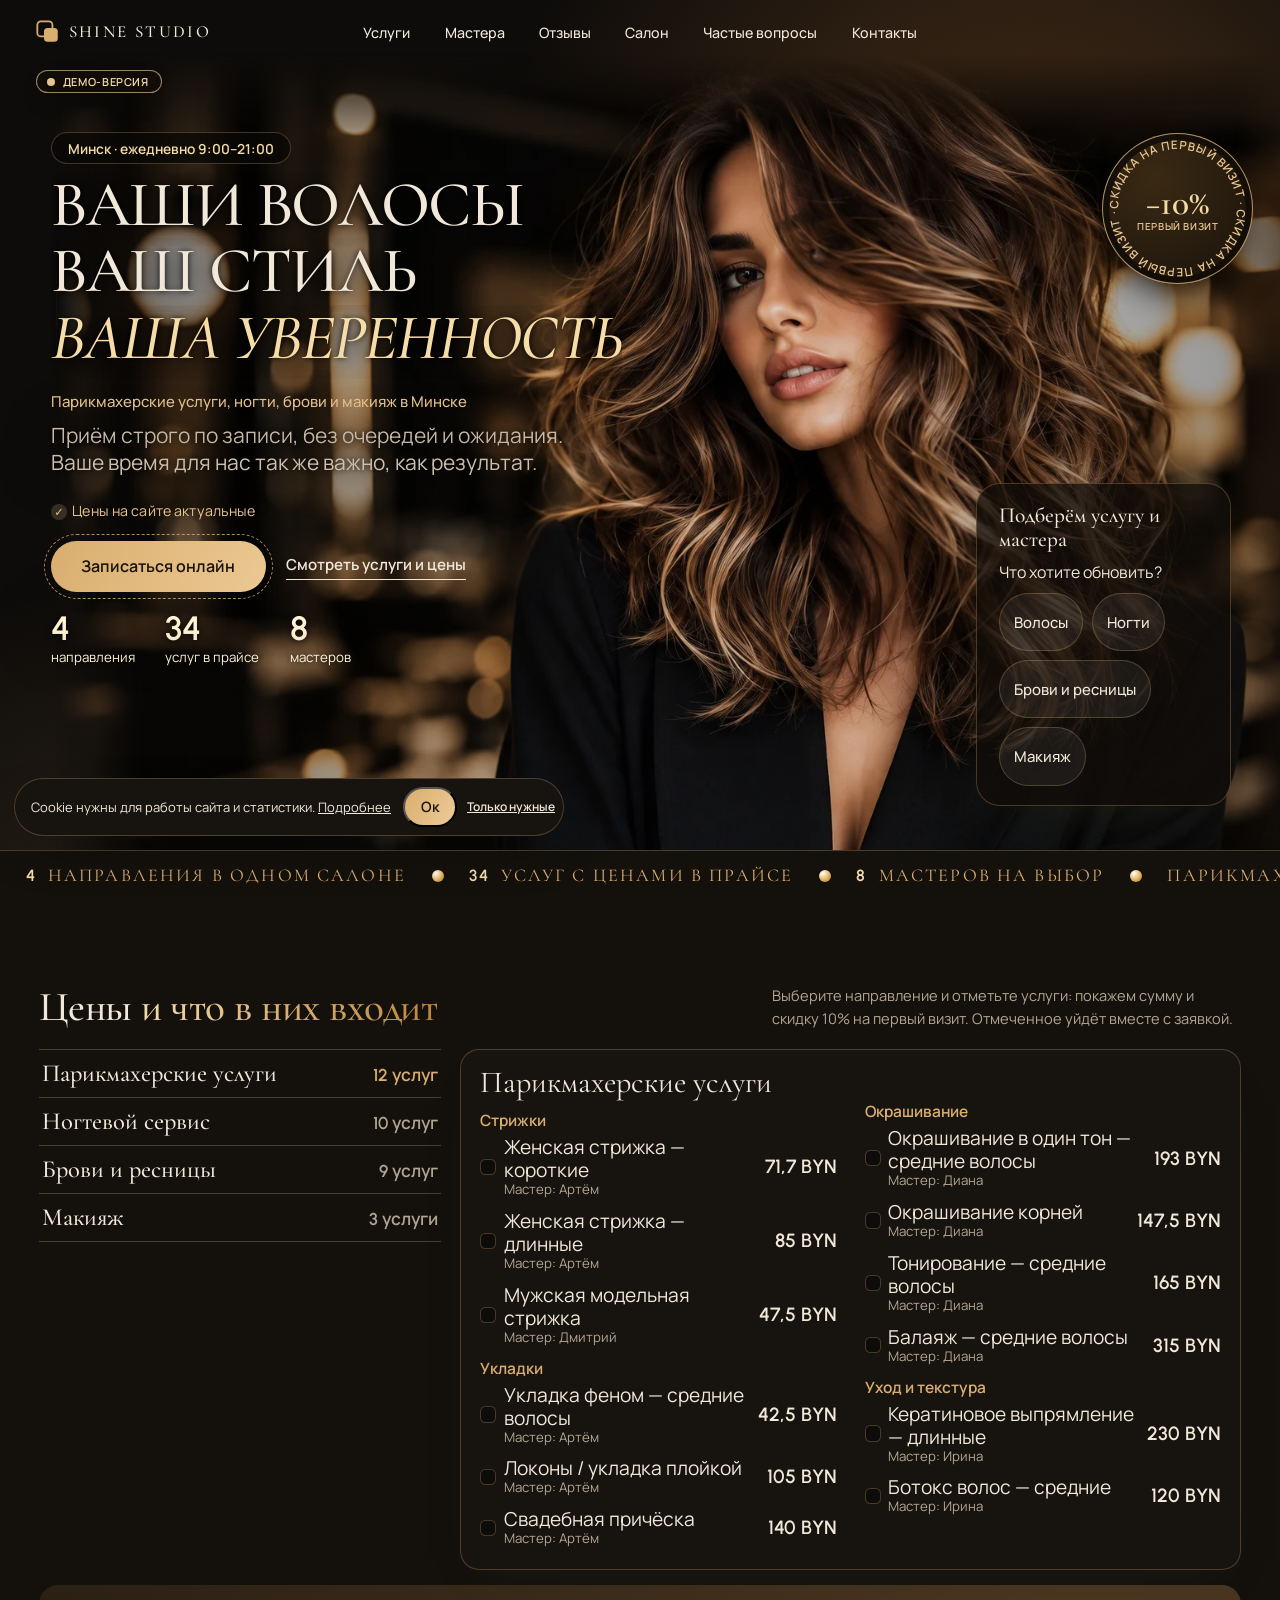
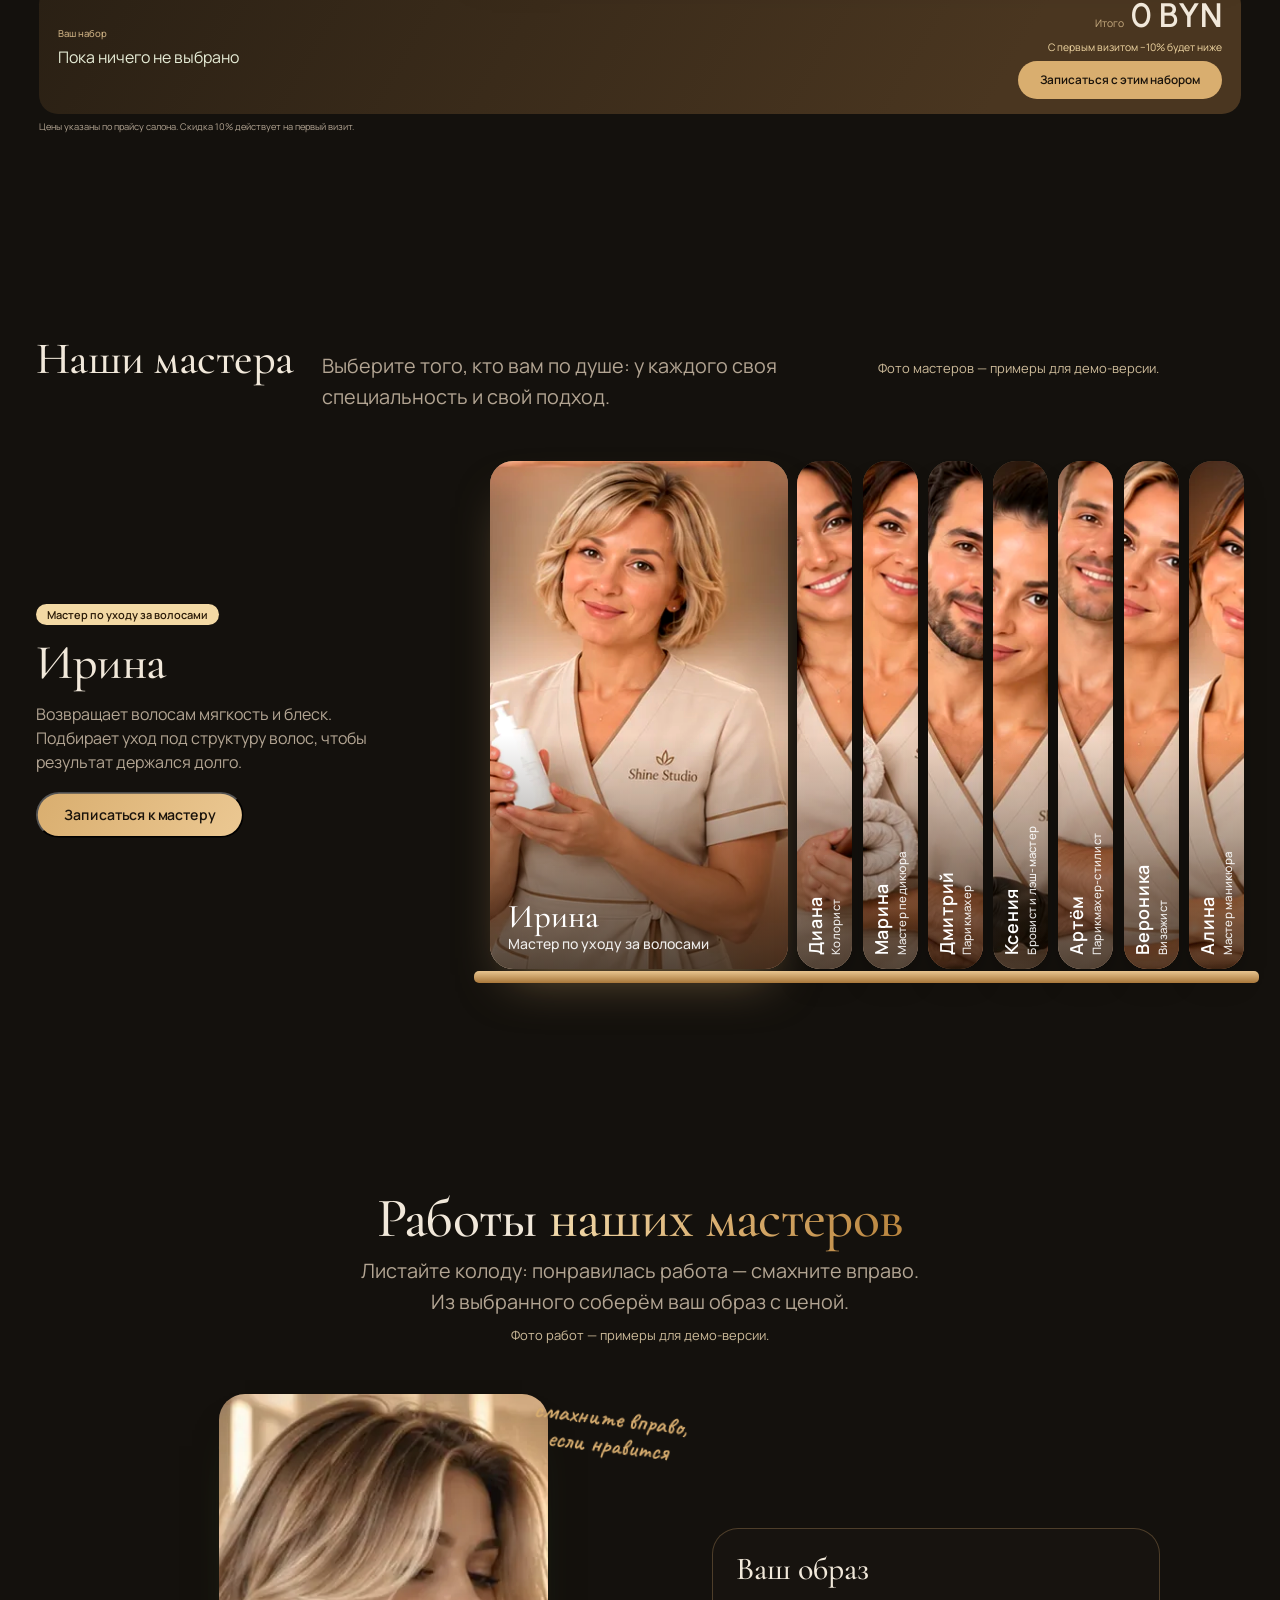
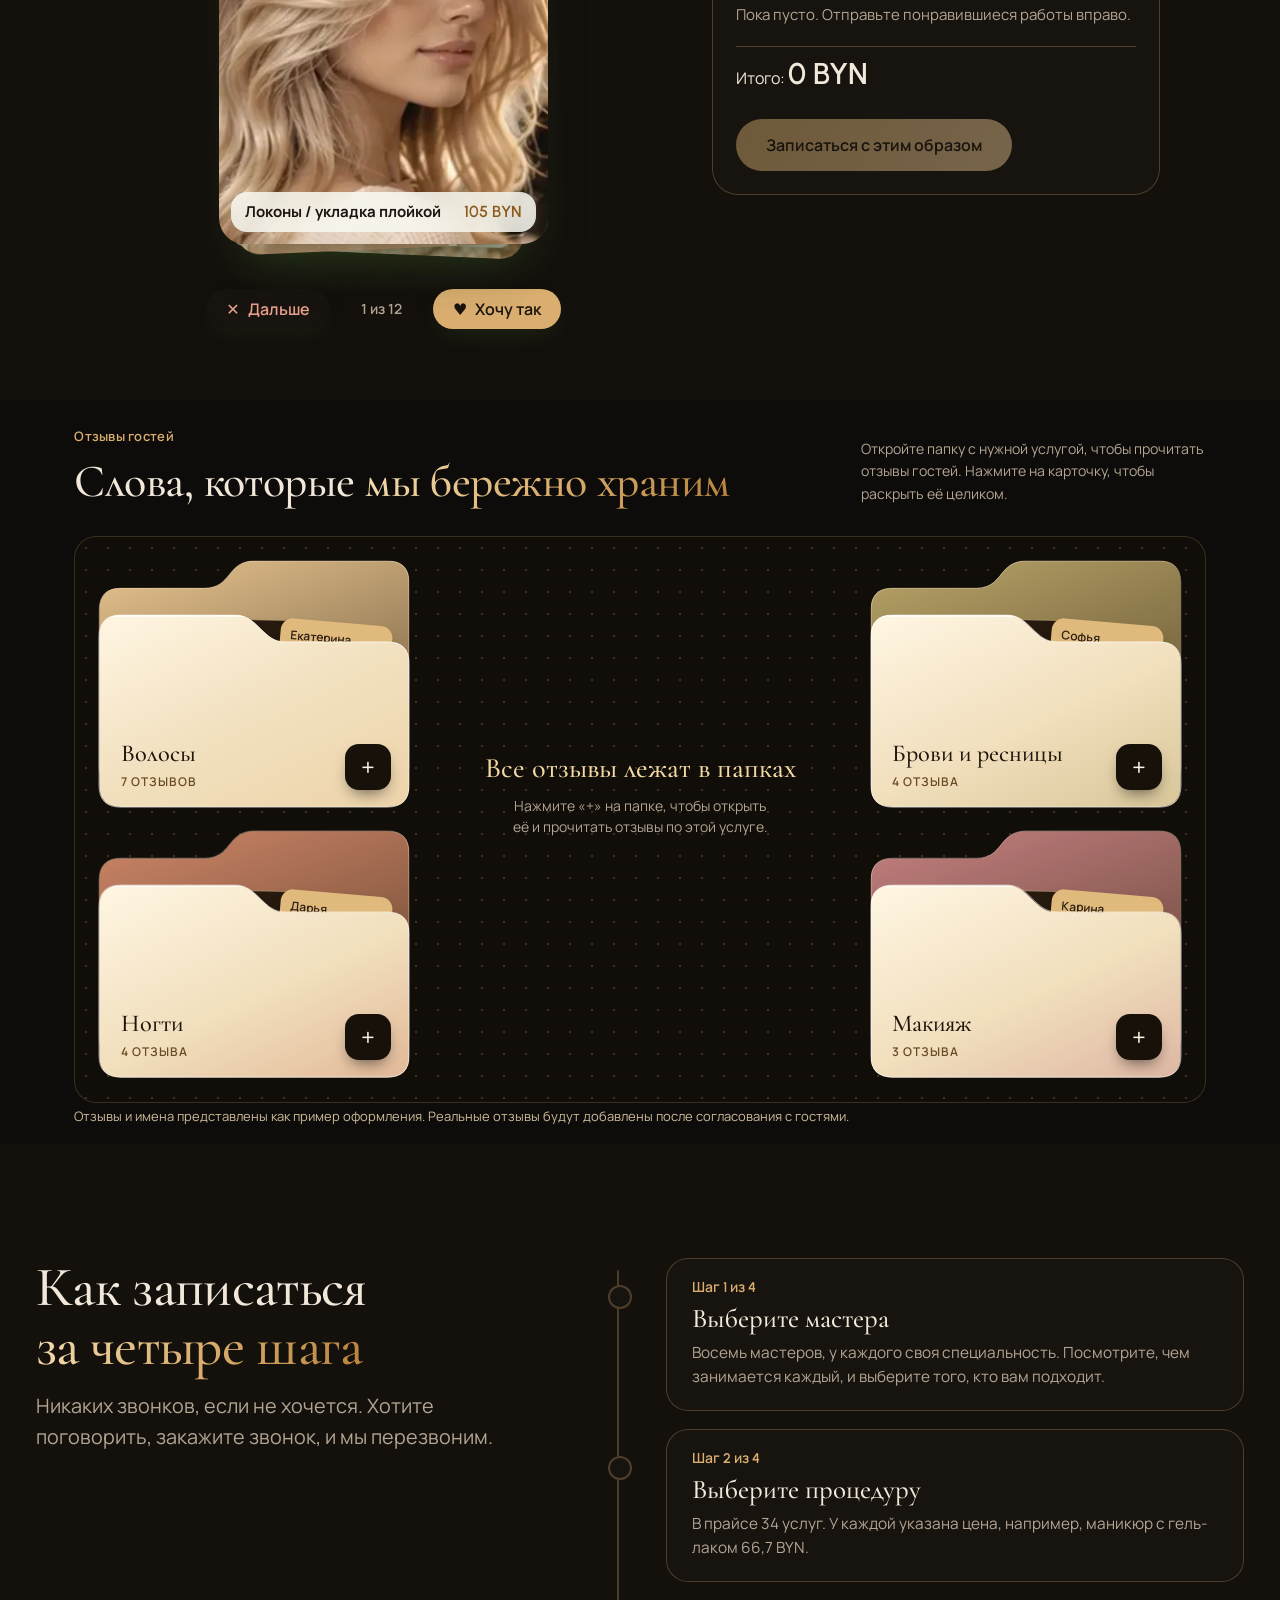
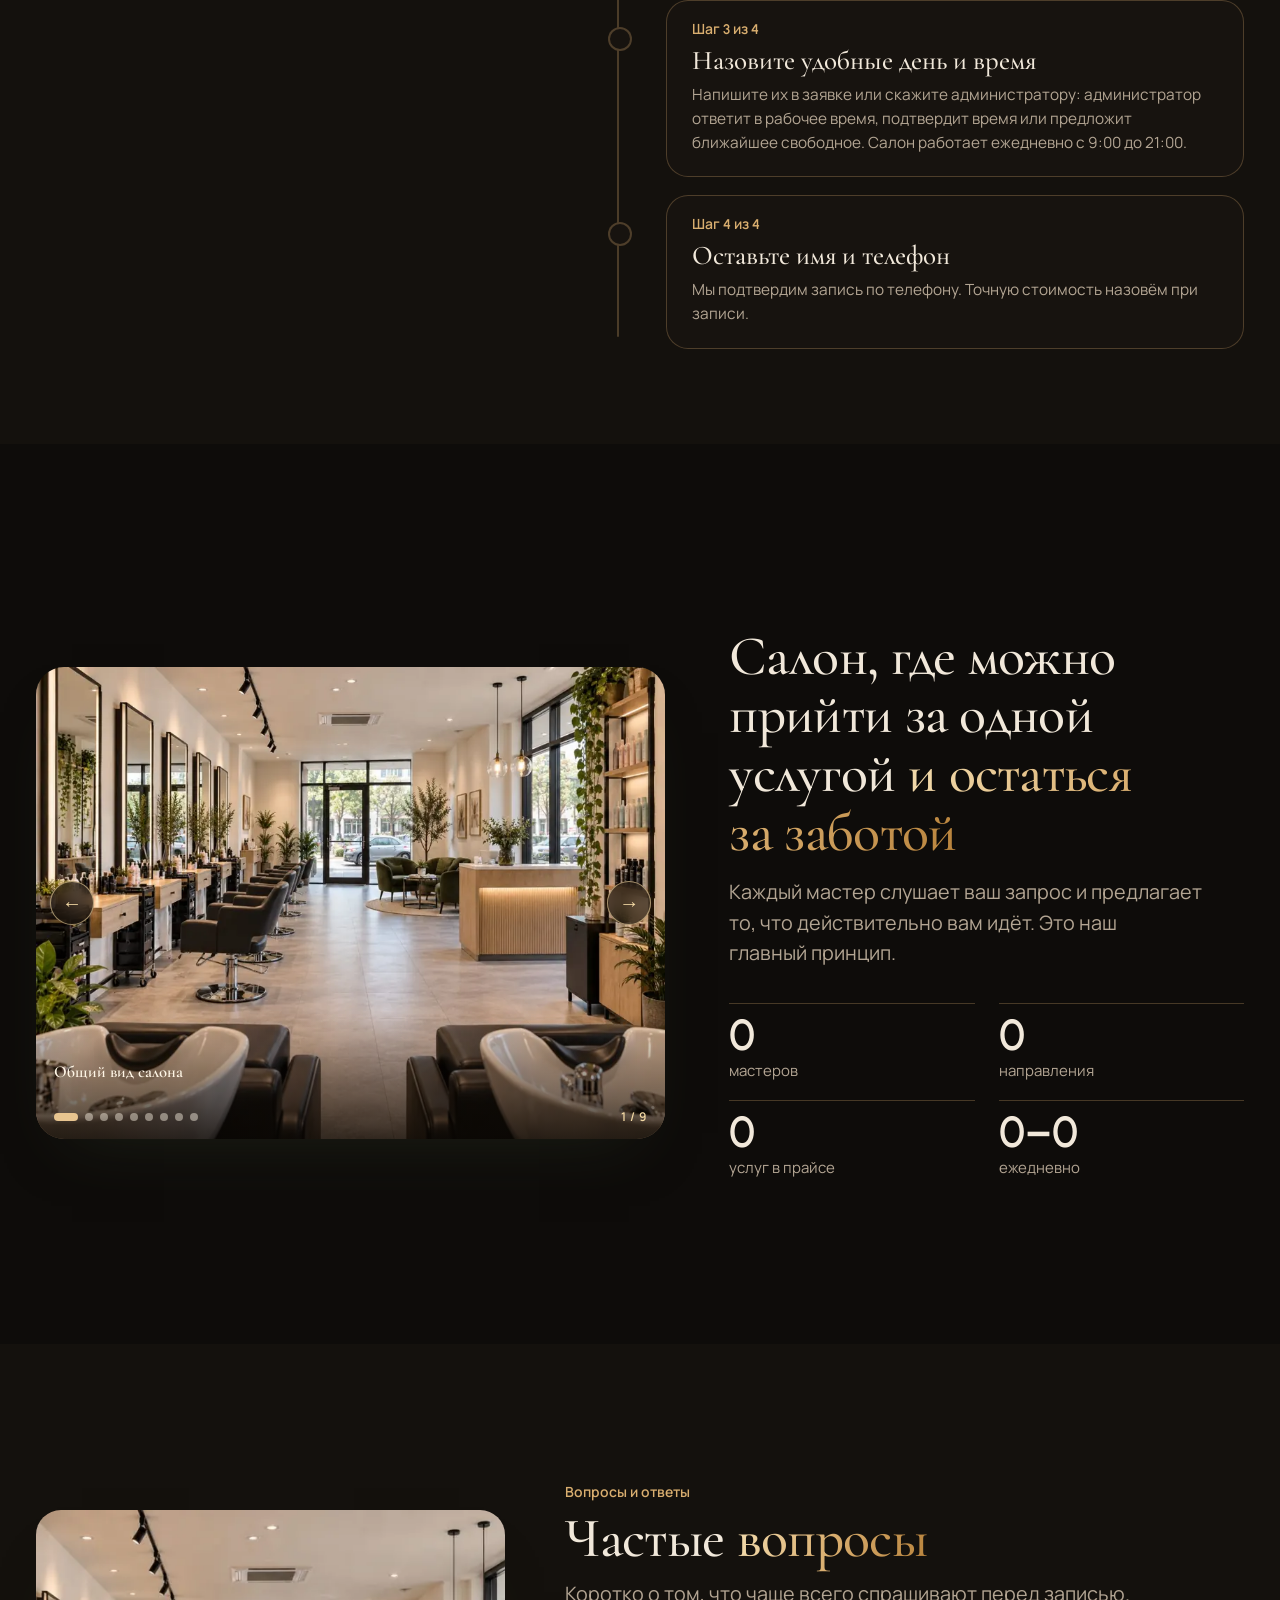
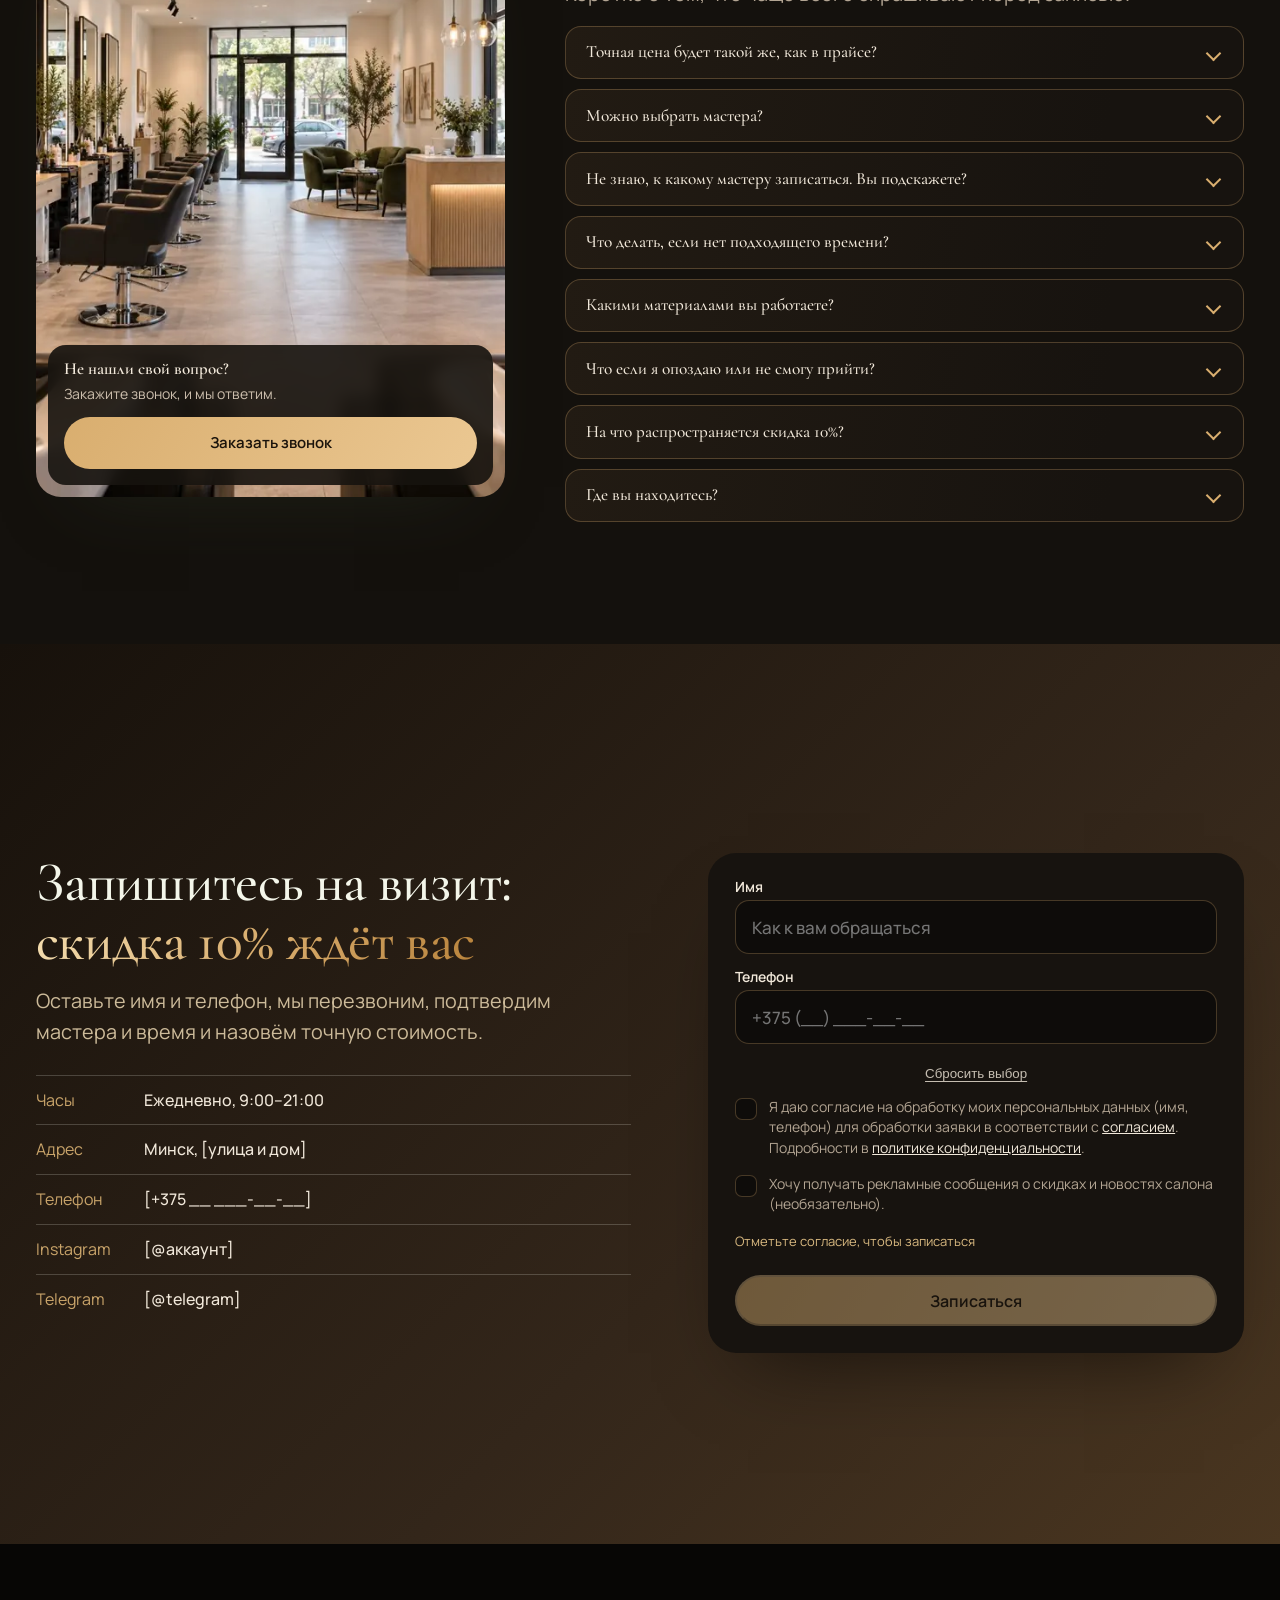
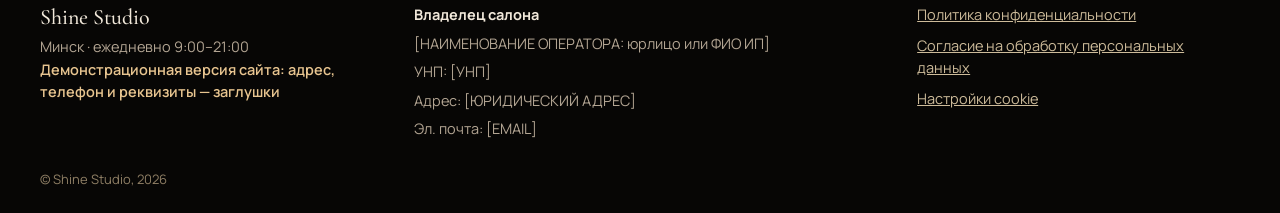
==== index.html @ 98031e52 "Аудит 2: cookie, заголовки, подсказки формы, телефон, строка об услугах, вес картинок Co-Authored-By" ====
<!doctype html>
<html lang="ru" class="intro t1"><head><meta charset="utf-8"><meta name="viewport" content="width=device-width,initial-scale=1">
<title>Shine Studio — салон красоты в Минске (демо-версия)</title>
<link rel="preconnect" href="https://fonts.googleapis.com"><link rel="preconnect" href="https://fonts.gstatic.com" crossorigin>
<link href="https://fonts.googleapis.com/css2?family=Brygada+1918:ital,wght@0,400;0,500;1,400&family=Manrope:wght@400;500;600&family=Urbanist:wght@500;600&family=Caveat:wght@600&display=swap" rel="stylesheet">
<link rel="stylesheet" href="r/r.css">
<style>html.intro .top,html.intro .badge,html.intro .h1,html.intro .sub,html.intro .cta-row,html.intro .facts,html.intro .arc,html.intro .card,html.intro .act,html.intro .figure,html.intro .note{opacity:0}</style>
<script>if(matchMedia('(prefers-reduced-motion: reduce)').matches)document.documentElement.classList.remove('intro');else setTimeout(function(){document.documentElement.classList.remove('intro')},5000)</script>
<link href="https://fonts.googleapis.com/css2?family=Cormorant+Garamond:ital,wght@0,500;0,600;1,500&display=swap" rel="stylesheet"><link rel="stylesheet" href="site/site.css"><link rel="stylesheet" href="site/hero5.css"><link rel="stylesheet" href="site/themes.css"><script>document.documentElement.classList.add('js')</script></head><body><div class="hero h5" id="top"><div class="mesh" aria-hidden="true"><i class="b1"></i><i class="b2"></i><i class="b3"></i><i class="b4"></i></div><div class="grain"></div><header class="top"><div class="wrap"><a class="logo" href="#top" aria-label="Shine Studio"><svg viewBox="0 0 26 26" aria-hidden="true"><rect x="1.5" y="1.5" width="17" height="17" rx="4" fill="none" stroke="currentColor" stroke-width="2"/><rect x="9" y="9" width="15.5" height="15.5" rx="4" fill="#4A6A3A"/></svg><span>Shine Studio</span></a><nav aria-label="Основное"><ul class="menu"><li><a href="#prices">Услуги</a></li><li><a href="#masters">Мастера</a></li><li><a href="#reviews">Отзывы</a></li><li><a href="#about">Салон</a></li><li><a href="#faq">Частые вопросы</a></li><li><a href="#contacts">Контакты</a></li></ul></nav><a class="btn btn-sm" href="#book"><span>Записаться</span></a></div></header>
<main class="h5m"><div class="h5g"><div class="left"><span class="badge">Минск · ежедневно 9:00–21:00</span><h1 class="h1"><span class="s">Ваши волосы</span><span class="s">Ваш стиль</span><span class="s"><em>Ваша уверенность</em></span></h1>
<p class="h-what">Парикмахерские услуги, ногти, брови и макияж в Минске</p>
<p class="sub">Приём строго по записи, без очередей и ожидания. Ваше время для нас так же важно, как результат.</p>
<p class="promo-t"><i aria-hidden="true">✓</i>Цены на сайте актуальные</p>
<div class="cta-row"><span class="btn-wrap"><span class="ring"></span><a class="btn" href="#book"><span>Записаться онлайн</span></a></span><a class="link2" href="#prices">Смотреть услуги и цены</a><button type="button" class="link2 qz-m" data-qz>Подобрать услугу</button></div>
<ul class="facts"><li><b data-count="4">4</b><span>направления</span></li><li><b data-count="34">34</b><span>услуг в прайсе</span></li><li><b data-count="8">8</b><span>мастеров</span></li></ul></div>
<div class="stage" aria-label="Фото салона и мастеров">
 <div class="halo" aria-hidden="true"></div>
 <div class="off-wheel" role="img" aria-label="Скидка 10% на первый визит"><svg viewBox="0 0 200 200" aria-hidden="true"><defs><path id="ow" d="M100,100 m-80,0 a80,80 0 1,1 160,0 a80,80 0 1,1 -160,0"/></defs><text><textPath href="#ow" textLength="500" lengthAdjust="spacing">скидка на первый визит · скидка на первый визит · </textPath></text></svg><span class="ow-c"><b>−10%</b><i>первый визит</i></span></div>
 <div class="l l-fig" data-d="14"><figure class="figure"><img src="assets/hero-hair.webp" width="1536" height="1024" alt="Девушка с волнистыми окрашенными волосами"></figure></div>
 <div class="l l-a" data-d="-30"><figure class="arch"><img src="assets/work-manikyur.webp" width="520" height="497" alt="Маникюр с гель-лаком"></figure></div>
 <div class="l l-b" data-d="34"><figure class="arch"><img src="assets/work-okrashivanie.webp" width="523" height="497" alt="Окрашивание волос"></figure></div>
 <div class="l l-d" data-d="-16"><div class="pic"><img src="assets/salon-resepshen-i-zona-ozhidaniya.webp" width="900" height="675" alt="Ресепшен салона"></div></div>
 <div class="l l-m" data-d="-22"><div class="mc"><img src="assets/master-artem.webp" alt="" width="414" height="518"><div><b>Артём</b><span>парикмахер-стилист</span></div></div></div>
 <div class="l l-s" data-d="22"><svg class="spin" viewBox="0 0 200 200" aria-hidden="true"><defs><path id="cp" d="M100,100 m-78,0 a78,78 0 1,1 156,0 a78,78 0 1,1 -156,0"/></defs><text><textPath href="#cp" textLength="482" lengthAdjust="spacing">Shine Studio · Минск · ежедневно 9:00–21:00 · </textPath></text></svg><div class="off10"><b>−10%</b><span>на первый визит</span></div></div>
 <div class="l l-c" data-d="-10"><aside class="act qz" aria-label="Подбор услуги и мастера"><div class="qz-top"><h3>Подберём услугу и мастера</h3><span>3 вопроса</span></div><p class="qz-q">Что хотите обновить?</p><div class="qz-o" id="qzTeaser"></div></aside></div>
</div></div></main><div class="ticker" aria-label="4 направления, 34 услуг, 8 мастеров, ежедневно 9:00–21:00"><div class="tk-track" aria-hidden="true"><div class="tk-set"><span><b>4</b> направления в одном салоне</span><i></i><span><b>34</b> услуг с ценами в прайсе</span><i></i><span><b>8</b> мастеров на выбор</span><i></i><span>Парикмахерские услуги</span><i></i><span>Окрашивание и уход за волосами</span><i></i><span>Маникюр и педикюр</span><i></i><span>Брови и ресницы</span><i></i><span>Макияж</span><i></i><span><b>−10%</b> на первый визит</span><i></i><span>Онлайн-запись без звонков</span><i></i><span>Ежедневно 9:00–21:00</span><i></i><span>Минск</span><i></i></div><div class="tk-set"><span><b>4</b> направления в одном салоне</span><i></i><span><b>34</b> услуг с ценами в прайсе</span><i></i><span><b>8</b> мастеров на выбор</span><i></i><span>Парикмахерские услуги</span><i></i><span>Окрашивание и уход за волосами</span><i></i><span>Маникюр и педикюр</span><i></i><span>Брови и ресницы</span><i></i><span>Макияж</span><i></i><span><b>−10%</b> на первый визит</span><i></i><span>Онлайн-запись без звонков</span><i></i><span>Ежедневно 9:00–21:00</span><i></i><span>Минск</span><i></i></div></div></div></div><main id="content"><section class="sec price" id="prices" aria-labelledby="price-h"><div class="wrap-s">
 <div class="head2 rv-group"><h2 id="price-h" class="rv">Цены <em>и что в них входит</em></h2><p class="lead rv">Выберите направление и отметьте услуги: покажем сумму и скидку 10% на первый визит. Отмеченное уйдёт вместе с заявкой.</p></div>
 <div class="pr-grid rv">
  <div class="pr-tabs" role="tablist" aria-label="Направления"></div>
  <div class="pr-panel" role="tabpanel"></div>
 </div>
 <div class="pr-sum rv" aria-live="polite"><div class="pr-sum-l"><div class="pr-sum-t">Ваш набор</div><div class="pr-sum-list" id="sumList">Пока ничего не выбрано</div></div><div class="pr-sum-r"><div class="pr-total"><span>Итого</span><b id="sumTotal">0 BYN</b></div><div class="pr-disc" id="sumDisc">С первым визитом −10% будет ниже</div><a class="btn" href="#book"><span>Записаться с этим набором</span></a></div></div>
 <p class="pr-note">Цены указаны по прайсу салона. Скидка 10% действует на первый визит.</p>
</div><script type="application/json" id="pricedata">[{"n": "Парикмахерские услуги", "from": 42.5, "g": [{"t": "Стрижки", "i": [{"n": "Женская стрижка — короткие", "p": 71.7, "m": "Артём"}, {"n": "Женская стрижка — длинные", "p": 85, "m": "Артём"}, {"n": "Мужская модельная стрижка", "p": 47.5, "m": "Дмитрий"}]}, {"t": "Укладки", "i": [{"n": "Укладка феном — средние волосы", "p": 42.5, "m": "Артём"}, {"n": "Локоны / укладка плойкой", "p": 105, "m": "Артём"}, {"n": "Свадебная причёска", "p": 140, "m": "Артём"}]}, {"t": "Окрашивание", "i": [{"n": "Окрашивание в один тон — средние волосы", "p": 193, "m": "Диана"}, {"n": "Окрашивание корней", "p": 147.5, "m": "Диана"}, {"n": "Тонирование — средние волосы", "p": 165, "m": "Диана"}, {"n": "Балаяж — средние волосы", "p": 315, "m": "Диана"}]}, {"t": "Уход и текстура", "i": [{"n": "Кератиновое выпрямление — длинные", "p": 230, "m": "Ирина"}, {"n": "Ботокс волос — средние", "p": 120, "m": "Ирина"}]}]}, {"n": "Ногтевой сервис", "from": 14, "g": [{"t": "Маникюр", "i": [{"n": "Маникюр без покрытия", "p": 45, "m": "Алина"}, {"n": "Маникюр с гель-лаком", "p": 66.7, "m": "Алина"}, {"n": "Маникюр с гель-лаком и укреплением", "p": 90, "m": "Алина"}]}, {"t": "Наращивание", "i": [{"n": "Наращивание ногтей", "p": 106.7, "m": "Алина"}, {"n": "Коррекция наращённых ногтей", "p": 110, "m": "Алина"}, {"n": "Снятие наращённых ногтей", "p": 15, "m": "Алина"}]}, {"t": "Покрытие и дизайн", "i": [{"n": "Снятие гель-лака отдельно", "p": 14, "m": "Алина"}]}, {"t": "Педикюр", "i": [{"n": "Педикюр без покрытия", "p": 63.8, "m": "Марина"}, {"n": "Педикюр с гель-лаком", "p": 80, "m": "Марина"}, {"n": "SMART-педикюр с гель-лаком", "p": 75, "m": "Марина"}]}]}, {"n": "Брови и ресницы", "from": 22.5, "g": [{"t": "Брови", "i": [{"n": "Коррекция бровей", "p": 27, "m": "Ксения"}, {"n": "Окрашивание бровей краской", "p": 31.2, "m": "Ксения"}, {"n": "Коррекция + окрашивание", "p": 51.7, "m": "Ксения"}, {"n": "Долговременная укладка бровей", "p": 45, "m": "Ксения"}]}, {"t": "Ресницы", "i": [{"n": "Окрашивание ресниц", "p": 27.5, "m": "Ксения"}, {"n": "Ламинирование ресниц", "p": 85, "m": "Ксения"}, {"n": "Наращивание ресниц — классика", "p": 90, "m": "Ксения"}, {"n": "Наращивание ресниц — 2D", "p": 125, "m": "Ксения"}, {"n": "Снятие наращённых ресниц", "p": 22.5, "m": ""}]}]}, {"n": "Макияж", "from": 116.7, "g": [{"t": "Макияж", "i": [{"n": "Дневной макияж", "p": 116.7, "m": "Вероника"}, {"n": "Вечерний макияж", "p": 150, "m": "Вероника"}, {"n": "Свадебный макияж", "p": 205, "m": "Вероника"}]}]}]</script></section><section class="sec masters" id="masters" aria-labelledby="masters-h"><div class="wrap-s mx">
 <div class="mx-head rv-group"><h2 id="masters-h" class="rv">Наши мастера</h2><p class="lead rv">Выберите того, кто вам по душе: у каждого своя специальность и свой подход.</p><p class="ex-note">Фото мастеров — примеры для демо-версии.</p></div>
 <div class="mx-acc-w rv">
  <div class="mx-info" aria-live="polite"><div class="mi on" data-i="0"><span class="mx-r">Мастер по уходу за волосами</span><h3>Ирина</h3><p>Возвращает волосам мягкость и блеск. Подбирает уход под структуру волос, чтобы результат держался долго.</p><div class="btn-wrap"><button type="button" class="btn mi-go" data-i="0"><span>Записаться к мастеру</span></button></div></div><div class="mi" data-i="1"><span class="mx-r">Колорист</span><h3>Диана</h3><p>Работает с цветом: тонирование, балаяж, окрашивание в один тон. Подбирает оттенок, который подчёркивает вас.</p><div class="btn-wrap"><button type="button" class="btn mi-go" data-i="1"><span>Записаться к мастеру</span></button></div></div><div class="mi" data-i="2"><span class="mx-r">Мастер педикюра</span><h3>Марина</h3><p>Делает педикюр без спешки: аккуратная обработка, ровное покрытие и лёгкость в каждом шаге.</p><div class="btn-wrap"><button type="button" class="btn mi-go" data-i="2"><span>Записаться к мастеру</span></button></div></div><div class="mi" data-i="3"><span class="mx-r">Парикмахер</span><h3>Дмитрий</h3><p>Делает аккуратные модельные стрижки и следит за формой, чтобы образ оставался собранным между визитами.</p><div class="btn-wrap"><button type="button" class="btn mi-go" data-i="3"><span>Записаться к мастеру</span></button></div></div><div class="mi" data-i="4"><span class="mx-r">Бровист и лэш-мастер</span><h3>Ксения</h3><p>Верит, что красивый взгляд начинается с красивой формы. Подберёт линию бровей так, чтобы лицо засияло по-новому.</p><div class="btn-wrap"><button type="button" class="btn mi-go" data-i="4"><span>Записаться к мастеру</span></button></div></div><div class="mi" data-i="5"><span class="mx-r">Парикмахер-стилист</span><h3>Артём</h3><p>Любит превращать пожелания в образ. Для него стрижка — это история, которую хочется носить с гордостью.</p><div class="btn-wrap"><button type="button" class="btn mi-go" data-i="5"><span>Записаться к мастеру</span></button></div></div><div class="mi" data-i="6"><span class="mx-r">Визажист</span><h3>Вероника</h3><p>Знает, что макияж — не маска, а свет. Подчёркивает вашу природную красоту, а не рисует новую.</p><div class="btn-wrap"><button type="button" class="btn mi-go" data-i="6"><span>Записаться к мастеру</span></button></div></div><div class="mi" data-i="7"><span class="mx-r">Мастер маникюра</span><h3>Алина</h3><p>Рисует на ногтях маленькие истории. Идеальная форма и покрытие, которые радуют каждый день.</p><div class="btn-wrap"><button type="button" class="btn mi-go" data-i="7"><span>Записаться к мастеру</span></button></div></div></div>
  <div class="mx-acc" role="tablist" aria-label="Мастера"><button type="button" class="ac-i on" data-i="0" aria-label="Ирина, Мастер по уходу за волосами" aria-pressed="true"><img src="assets/master-irina.webp" width="384" height="537" alt="" loading="lazy" decoding="async"><span class="ac-v"><b>Ирина</b><em>Мастер по уходу за волосами</em></span><span class="ac-h"><b>Ирина</b><em>Мастер по уходу за волосами</em></span></button><button type="button" class="ac-i" data-i="1" aria-label="Диана, Колорист" aria-pressed="false"><img src="assets/master-diana.webp" width="384" height="537" alt="" loading="lazy" decoding="async"><span class="ac-v"><b>Диана</b><em>Колорист</em></span><span class="ac-h"><b>Диана</b><em>Колорист</em></span></button><button type="button" class="ac-i" data-i="2" aria-label="Марина, Мастер педикюра" aria-pressed="false"><img src="assets/master-marina.webp" width="384" height="537" alt="" loading="lazy" decoding="async"><span class="ac-v"><b>Марина</b><em>Мастер педикюра</em></span><span class="ac-h"><b>Марина</b><em>Мастер педикюра</em></span></button><button type="button" class="ac-i" data-i="3" aria-label="Дмитрий, Парикмахер" aria-pressed="false"><img src="assets/master-dmitriy.webp" width="384" height="537" alt="" loading="lazy" decoding="async"><span class="ac-v"><b>Дмитрий</b><em>Парикмахер</em></span><span class="ac-h"><b>Дмитрий</b><em>Парикмахер</em></span></button><button type="button" class="ac-i" data-i="4" aria-label="Ксения, Бровист и лэш-мастер" aria-pressed="false"><img src="assets/master-kseniya.webp" width="384" height="537" alt="" loading="lazy" decoding="async"><span class="ac-v"><b>Ксения</b><em>Бровист и лэш-мастер</em></span><span class="ac-h"><b>Ксения</b><em>Бровист и лэш-мастер</em></span></button><button type="button" class="ac-i" data-i="5" aria-label="Артём, Парикмахер-стилист" aria-pressed="false"><img src="assets/master-artem.webp" width="384" height="537" alt="" loading="lazy" decoding="async"><span class="ac-v"><b>Артём</b><em>Парикмахер-стилист</em></span><span class="ac-h"><b>Артём</b><em>Парикмахер-стилист</em></span></button><button type="button" class="ac-i" data-i="6" aria-label="Вероника, Визажист" aria-pressed="false"><img src="assets/master-veronika.webp" width="384" height="537" alt="" loading="lazy" decoding="async"><span class="ac-v"><b>Вероника</b><em>Визажист</em></span><span class="ac-h"><b>Вероника</b><em>Визажист</em></span></button><button type="button" class="ac-i" data-i="7" aria-label="Алина, Мастер маникюра" aria-pressed="false"><img src="assets/master-alina.webp" width="384" height="537" alt="" loading="lazy" decoding="async"><span class="ac-v"><b>Алина</b><em>Мастер маникюра</em></span><span class="ac-h"><b>Алина</b><em>Мастер маникюра</em></span></button></div>
 </div>
 <div class="mx-legacy" hidden><div class="mx-stage"><article class="mx-p on" id="mxp0" role="tabpanel" aria-labelledby="mxt0"><div class="mx-fig"><i class="mx-bg"></i><img src="assets/master-irina.webp" width="384" height="537" alt="Ирина, мастер по уходу за волосами" loading="lazy" decoding="async"></div><div class="mx-txt"><span class="mx-r">Мастер по уходу за волосами</span><h3>Ирина</h3><p>Возвращает волосам мягкость и блеск. Подбирает уход под структуру волос, чтобы результат держался долго.</p><div class="btn-wrap"><a class="btn" href="#book"><span>Записаться к мастеру</span></a></div></div></article><article class="mx-p" id="mxp1" role="tabpanel" aria-labelledby="mxt1" hidden><div class="mx-fig"><i class="mx-bg"></i><img src="assets/master-diana.webp" width="384" height="537" alt="Диана, колорист" loading="lazy" decoding="async"></div><div class="mx-txt"><span class="mx-r">Колорист</span><h3>Диана</h3><p>Работает с цветом: тонирование, балаяж, окрашивание в один тон. Подбирает оттенок, который подчёркивает вас.</p><div class="btn-wrap"><a class="btn" href="#book"><span>Записаться к мастеру</span></a></div></div></article><article class="mx-p" id="mxp2" role="tabpanel" aria-labelledby="mxt2" hidden><div class="mx-fig"><i class="mx-bg"></i><img src="assets/master-marina.webp" width="384" height="537" alt="Марина, мастер педикюра" loading="lazy" decoding="async"></div><div class="mx-txt"><span class="mx-r">Мастер педикюра</span><h3>Марина</h3><p>Делает педикюр без спешки: аккуратная обработка, ровное покрытие и лёгкость в каждом шаге.</p><div class="btn-wrap"><a class="btn" href="#book"><span>Записаться к мастеру</span></a></div></div></article><article class="mx-p" id="mxp3" role="tabpanel" aria-labelledby="mxt3" hidden><div class="mx-fig"><i class="mx-bg"></i><img src="assets/master-dmitriy.webp" width="384" height="537" alt="Дмитрий, парикмахер" loading="lazy" decoding="async"></div><div class="mx-txt"><span class="mx-r">Парикмахер</span><h3>Дмитрий</h3><p>Делает аккуратные модельные стрижки и следит за формой, чтобы образ оставался собранным между визитами.</p><div class="btn-wrap"><a class="btn" href="#book"><span>Записаться к мастеру</span></a></div></div></article><article class="mx-p" id="mxp4" role="tabpanel" aria-labelledby="mxt4" hidden><div class="mx-fig"><i class="mx-bg"></i><img src="assets/master-kseniya.webp" width="384" height="537" alt="Ксения, бровист и лэш-мастер" loading="lazy" decoding="async"></div><div class="mx-txt"><span class="mx-r">Бровист и лэш-мастер</span><h3>Ксения</h3><p>Верит, что красивый взгляд начинается с красивой формы. Подберёт линию бровей так, чтобы лицо засияло по-новому.</p><div class="btn-wrap"><a class="btn" href="#book"><span>Записаться к мастеру</span></a></div></div></article><article class="mx-p" id="mxp5" role="tabpanel" aria-labelledby="mxt5" hidden><div class="mx-fig"><i class="mx-bg"></i><img src="assets/master-artem.webp" width="384" height="537" alt="Артём, парикмахер-стилист" loading="lazy" decoding="async"></div><div class="mx-txt"><span class="mx-r">Парикмахер-стилист</span><h3>Артём</h3><p>Любит превращать пожелания в образ. Для него стрижка — это история, которую хочется носить с гордостью.</p><div class="btn-wrap"><a class="btn" href="#book"><span>Записаться к мастеру</span></a></div></div></article><article class="mx-p" id="mxp6" role="tabpanel" aria-labelledby="mxt6" hidden><div class="mx-fig"><i class="mx-bg"></i><img src="assets/master-veronika.webp" width="384" height="537" alt="Вероника, визажист" loading="lazy" decoding="async"></div><div class="mx-txt"><span class="mx-r">Визажист</span><h3>Вероника</h3><p>Знает, что макияж — не маска, а свет. Подчёркивает вашу природную красоту, а не рисует новую.</p><div class="btn-wrap"><a class="btn" href="#book"><span>Записаться к мастеру</span></a></div></div></article><article class="mx-p" id="mxp7" role="tabpanel" aria-labelledby="mxt7" hidden><div class="mx-fig"><i class="mx-bg"></i><img src="assets/master-alina.webp" width="384" height="537" alt="Алина, мастер маникюра" loading="lazy" decoding="async"></div><div class="mx-txt"><span class="mx-r">Мастер маникюра</span><h3>Алина</h3><p>Рисует на ногтях маленькие истории. Идеальная форма и покрытие, которые радуют каждый день.</p><div class="btn-wrap"><a class="btn" href="#book"><span>Записаться к мастеру</span></a></div></div></article></div><div class="mx-tabs" role="tablist"><button type="button" class="mx-t on" id="mxt0" role="tab" aria-selected="true" aria-controls="mxp0" data-i="0"><span class="mx-d"><img src="assets/master-irina.webp" width="384" height="537" alt="" loading="lazy" decoding="async"></span><b>Ирина</b><em>Мастер по уходу за волосами</em></button><button type="button" class="mx-t" id="mxt1" role="tab" aria-selected="false" aria-controls="mxp1" data-i="1"><span class="mx-d"><img src="assets/master-diana.webp" width="384" height="537" alt="" loading="lazy" decoding="async"></span><b>Диана</b><em>Колорист</em></button><button type="button" class="mx-t" id="mxt2" role="tab" aria-selected="false" aria-controls="mxp2" data-i="2"><span class="mx-d"><img src="assets/master-marina.webp" width="384" height="537" alt="" loading="lazy" decoding="async"></span><b>Марина</b><em>Мастер педикюра</em></button><button type="button" class="mx-t" id="mxt3" role="tab" aria-selected="false" aria-controls="mxp3" data-i="3"><span class="mx-d"><img src="assets/master-dmitriy.webp" width="384" height="537" alt="" loading="lazy" decoding="async"></span><b>Дмитрий</b><em>Парикмахер</em></button><button type="button" class="mx-t" id="mxt4" role="tab" aria-selected="false" aria-controls="mxp4" data-i="4"><span class="mx-d"><img src="assets/master-kseniya.webp" width="384" height="537" alt="" loading="lazy" decoding="async"></span><b>Ксения</b><em>Бровист и лэш-мастер</em></button><button type="button" class="mx-t" id="mxt5" role="tab" aria-selected="false" aria-controls="mxp5" data-i="5"><span class="mx-d"><img src="assets/master-artem.webp" width="384" height="537" alt="" loading="lazy" decoding="async"></span><b>Артём</b><em>Парикмахер-стилист</em></button><button type="button" class="mx-t" id="mxt6" role="tab" aria-selected="false" aria-controls="mxp6" data-i="6"><span class="mx-d"><img src="assets/master-veronika.webp" width="384" height="537" alt="" loading="lazy" decoding="async"></span><b>Вероника</b><em>Визажист</em></button><button type="button" class="mx-t" id="mxt7" role="tab" aria-selected="false" aria-controls="mxp7" data-i="7"><span class="mx-d"><img src="assets/master-alina.webp" width="384" height="537" alt="" loading="lazy" decoding="async"></span><b>Алина</b><em>Мастер маникюра</em></button></div></div></div></section><section class="sec works" id="works" aria-labelledby="works-h"><div class="wrap-s wk-w">
 <div class="head2 rv-group"><h2 id="works-h" class="rv">Работы <em>наших мастеров</em></h2><p class="lead rv">Листайте колоду: понравилась работа — смахните вправо. Из выбранного соберём ваш образ с ценой.</p><p class="ex-note">Фото работ — примеры для демо-версии.</p></div>
 <div class="dk rv">
  <div class="dk-l"><div class="dk-stack" tabindex="0" aria-label="Колода работ. Стрелка вправо: хочу так, влево: дальше"><figure class="dk-c" data-i="0"><img src="assets/work-lokony.webp" width="531" height="497" alt="Локоны / укладка плойкой" loading="lazy" decoding="async"><figcaption><b>Локоны / укладка плойкой</b><span>105 BYN</span></figcaption><i class="dk-st dk-st-y">Хочу так</i><i class="dk-st dk-st-n">Дальше</i></figure><figure class="dk-c" data-i="1"><img src="assets/work-pricheska.webp" width="518" height="497" alt="Свадебная причёска" loading="lazy" decoding="async"><figcaption><b>Свадебная причёска</b><span>140 BYN</span></figcaption><i class="dk-st dk-st-y">Хочу так</i><i class="dk-st dk-st-n">Дальше</i></figure><figure class="dk-c" data-i="2"><img src="assets/work-manikyur.webp" width="520" height="497" alt="Маникюр с гель-лаком" loading="lazy" decoding="async"><figcaption><b>Маникюр с гель-лаком</b><span>66,7 BYN</span></figcaption><i class="dk-st dk-st-y">Хочу так</i><i class="dk-st dk-st-n">Дальше</i></figure><figure class="dk-c" data-i="3"><img src="assets/work-makiyazh.webp" width="520" height="497" alt="Дневной макияж" loading="lazy" decoding="async"><figcaption><b>Дневной макияж</b><span>116,7 BYN</span></figcaption><i class="dk-st dk-st-y">Хочу так</i><i class="dk-st dk-st-n">Дальше</i></figure><figure class="dk-c" data-i="4"><img src="assets/work-okrashivanie.webp" width="523" height="497" alt="Балаяж, средние волосы" loading="lazy" decoding="async"><figcaption><b>Балаяж, средние волосы</b><span>315 BYN</span></figcaption><i class="dk-st dk-st-y">Хочу так</i><i class="dk-st dk-st-n">Дальше</i></figure><figure class="dk-c" data-i="5"><img src="assets/work-brovi-i-resnitsy.webp" width="531" height="460" alt="Наращивание ресниц, классика" loading="lazy" decoding="async"><figcaption><b>Наращивание ресниц, классика</b><span>90 BYN</span></figcaption><i class="dk-st dk-st-y">Хочу так</i><i class="dk-st dk-st-n">Дальше</i></figure><figure class="dk-c" data-i="6"><img src="assets/work-pedikyur.webp" width="518" height="460" alt="Педикюр с гель-лаком" loading="lazy" decoding="async"><figcaption><b>Педикюр с гель-лаком</b><span>80 BYN</span></figcaption><i class="dk-st dk-st-y">Хочу так</i><i class="dk-st dk-st-n">Дальше</i></figure><figure class="dk-c" data-i="7"><img src="assets/work-dizayn-nogtey.webp" width="520" height="460" alt="Наращивание ногтей" loading="lazy" decoding="async"><figcaption><b>Наращивание ногтей</b><span>106,7 BYN</span></figcaption><i class="dk-st dk-st-y">Хочу так</i><i class="dk-st dk-st-n">Дальше</i></figure><figure class="dk-c" data-i="8"><img src="assets/work-kare.webp" width="523" height="460" alt="Женская стрижка, короткие" loading="lazy" decoding="async"><figcaption><b>Женская стрижка, короткие</b><span>71,7 BYN</span></figcaption><i class="dk-st dk-st-y">Хочу так</i><i class="dk-st dk-st-n">Дальше</i></figure><figure class="dk-c" data-i="9"><img src="assets/work-makiyazh-2.webp" width="531" height="515" alt="Вечерний макияж" loading="lazy" decoding="async"><figcaption><b>Вечерний макияж</b><span>150 BYN</span></figcaption><i class="dk-st dk-st-y">Хочу так</i><i class="dk-st dk-st-n">Дальше</i></figure><figure class="dk-c" data-i="10"><img src="assets/work-vypryamlenie-volos.webp" width="518" height="515" alt="Кератиновое выпрямление" loading="lazy" decoding="async"><figcaption><b>Кератиновое выпрямление</b><span>230 BYN</span></figcaption><i class="dk-st dk-st-y">Хочу так</i><i class="dk-st dk-st-n">Дальше</i></figure><figure class="dk-c" data-i="11"><img src="assets/work-brovi.webp" width="523" height="515" alt="Коррекция + окрашивание бровей" loading="lazy" decoding="async"><figcaption><b>Коррекция + окрашивание бровей</b><span>51,7 BYN</span></figcaption><i class="dk-st dk-st-y">Хочу так</i><i class="dk-st dk-st-n">Дальше</i></figure><div class="dk-end" hidden><p>Это все работы.</p><button type="button" class="btn dk-re"><span>Посмотреть ещё раз</span></button></div></div>
   <div class="dk-btns"><button type="button" class="dk-no" aria-label="Дальше">✕<span>Дальше</span></button><span class="dk-n" aria-live="polite"></span><button type="button" class="dk-yes" aria-label="Хочу так">♥<span>Хочу так</span></button></div>
   <span class="note n3" aria-hidden="true">смахните вправо, если нравится</span></div>
  <aside class="dk-r" aria-label="Ваш образ"><h3>Ваш образ</h3><ul class="dk-list"></ul><p class="dk-empty">Пока пусто. Отправьте понравившиеся работы вправо.</p>
   <div class="dk-sum"><div>Итого: <b class="dk-t">0 BYN</b></div><small class="dk-d"></small></div>
   <div class="btn-wrap"><a class="btn dk-go" href="#book" aria-disabled="true"><span>Записаться с этим образом</span></a></div></aside>
 </div></div><script type="application/json" id="workdata">[{"t": "Локоны / укладка плойкой", "p": 105.0}, {"t": "Свадебная причёска", "p": 140.0}, {"t": "Маникюр с гель-лаком", "p": 66.7}, {"t": "Дневной макияж", "p": 116.7}, {"t": "Балаяж, средние волосы", "p": 315.0}, {"t": "Наращивание ресниц, классика", "p": 90.0}, {"t": "Педикюр с гель-лаком", "p": 80.0}, {"t": "Наращивание ногтей", "p": 106.7}, {"t": "Женская стрижка, короткие", "p": 71.7}, {"t": "Вечерний макияж", "p": 150.0}, {"t": "Кератиновое выпрямление", "p": 230.0}, {"t": "Коррекция + окрашивание бровей", "p": 51.7}]</script></section>
<section class="sec reviews gf-s" id="reviews" aria-labelledby="rev-h2"><div class="wrap-s rf-w">
 <div class="rf-head"><div><span class="rf-kicker">Отзывы гостей</span><h2 id="rev-h2">Слова, которые <em>мы бережно храним</em></h2></div><p>Откройте папку с нужной услугой, чтобы прочитать отзывы гостей. Нажмите на карточку, чтобы раскрыть её целиком.</p></div>
 <div class="gf-desk"><div class="gf-col gf-l"><button type="button" class="gf-folder gf-hair" data-i="0" aria-expanded="false" aria-label="Папка «Волосы», 7 отзывов"><span class="gf-back"><span class="gf-clip gf-glass"></span></span><span class="gf-files"><span class="gf-file f1"><b>Анастасия</b><small>Свадебная причёска</small></span><span class="gf-file f2"><b>Мария</b><small>Ботокс волос</small></span><span class="gf-file f3"><b>Екатерина</b><small>Балаяж</small></span></span><span class="gf-front"><span class="gf-clip gf-glass"></span><span class="gf-name">Волосы</span><span class="gf-meta">7 отзывов</span><span class="gf-plus" aria-hidden="true">+</span></span></button><button type="button" class="gf-folder gf-nails" data-i="1" aria-expanded="false" aria-label="Папка «Ногти», 4 отзыва"><span class="gf-back"><span class="gf-clip gf-glass"></span></span><span class="gf-files"><span class="gf-file f1"><b>Ольга</b><small>Педикюр с гель-лаком</small></span><span class="gf-file f2"><b>Юлия</b><small>Маникюр с гель-лаком</small></span><span class="gf-file f3"><b>Дарья</b><small>Наращивание ногтей</small></span></span><span class="gf-front"><span class="gf-clip gf-glass"></span><span class="gf-name">Ногти</span><span class="gf-meta">4 отзыва</span><span class="gf-plus" aria-hidden="true">+</span></span></button></div><div class="gf-mid"><div class="gf-tray" aria-live="polite"><div class="gf-set" data-i="0"><button type="button" class="gf-card" tabindex="-1" aria-label="Читать отзыв: Свадебная причёска, Анастасия" data-kind="Свадебная причёска" data-name="Анастасия" data-av="assets/avatar-07.webp" data-svc="Свадебная причёска" data-price="140" data-master="Артём"><span class="gf-ct">Свадебная причёска</span><span class="gf-q">«Утром в день свадьбы я волновалась, а в кресле у Артёма стало спокойно»</span><span class="gf-bot"><span class="gf-who"><img src="assets/avatar-07.webp" alt="" width="28" height="28" loading="lazy" decoding="async">Анастасия</span><span>Читать ↗</span></span><span class="rf-full" hidden>Утром в день свадьбы я волновалась, а в кресле у Артёма стало спокойно. Причёска продержалась до самого вечера и выглядела так, будто я проснулась именно с ней.</span></button><button type="button" class="gf-card" tabindex="-1" aria-label="Читать отзыв: Ботокс волос, Мария" data-kind="Ботокс волос" data-name="Мария" data-av="assets/avatar-02.webp" data-svc="Ботокс волос — средние" data-price="120" data-master="Ирина"><span class="gf-ct">Ботокс волос</span><span class="gf-q">«После ритуала волосы стали мягкими и живыми, а я впервые за долгое время…»</span><span class="gf-bot"><span class="gf-who"><img src="assets/avatar-02.webp" alt="" width="28" height="28" loading="lazy" decoding="async">Мария</span><span>Читать ↗</span></span><span class="rf-full" hidden>После ритуала волосы стали мягкими и живыми, а я впервые за долгое время просто отдохнула. Уходить совсем не хотелось.</span></button><button type="button" class="gf-card" tabindex="-1" aria-label="Читать отзыв: Балаяж, Екатерина" data-kind="Балаяж" data-name="Екатерина" data-av="assets/avatar-09.webp" data-svc="Балаяж — средние волосы" data-price="315" data-master="Диана"><span class="gf-ct">Балаяж</span><span class="gf-q">«Артём точно понял, чего я хочу, и предложил то, что мне действительно идёт»</span><span class="gf-bot"><span class="gf-who"><img src="assets/avatar-09.webp" alt="" width="28" height="28" loading="lazy" decoding="async">Екатерина</span><span>Читать ↗</span></span><span class="rf-full" hidden>Артём точно понял, чего я хочу, и предложил то, что мне действительно идёт. Цвет живой, волосы мягкие. Теперь только к нему.</span></button><button type="button" class="gf-card" tabindex="-1" aria-label="Читать отзыв: Кератиновое выпрямление, Наталья" data-kind="Кератиновое выпрямление" data-name="Наталья" data-av="assets/avatar-08.webp" data-svc="Кератиновое выпрямление — длинные" data-price="230" data-master="Ирина"><span class="gf-ct">Кератиновое выпрямление</span><span class="gf-q">«После процедуры волосы гладкие и послушные»</span><span class="gf-bot"><span class="gf-who"><img src="assets/avatar-08.webp" alt="" width="28" height="28" loading="lazy" decoding="async">Наталья</span><span>Читать ↗</span></span><span class="rf-full" hidden>После процедуры волосы гладкие и послушные. Утренняя укладка теперь занимает пять минут.</span></button><button type="button" class="gf-card" tabindex="-1" aria-label="Читать отзыв: Окрашивание в один тон, Светлана" data-kind="Окрашивание в один тон" data-name="Светлана" data-av="assets/avatar-05.webp" data-svc="Окрашивание в один тон — средние волосы" data-price="193" data-master="Диана"><span class="gf-ct">Окрашивание в один тон</span><span class="gf-q">«Давно искала мастера, которому можно доверить цвет»</span><span class="gf-bot"><span class="gf-who"><img src="assets/avatar-05.webp" alt="" width="28" height="28" loading="lazy" decoding="async">Светлана</span><span>Читать ↗</span></span><span class="rf-full" hidden>Давно искала мастера, которому можно доверить цвет. Результат лучше, чем я представляла, и волосы остались мягкими.</span></button><button type="button" class="gf-card" tabindex="-1" aria-label="Читать отзыв: Тонирование, Полина" data-kind="Тонирование" data-name="Полина" data-av="assets/avatar-03.webp" data-svc="Тонирование — средние волосы" data-price="165" data-master="Диана"><span class="gf-ct">Тонирование</span><span class="gf-q">«Оттенок получился мягким и дорогим, а волосы остались живыми»</span><span class="gf-bot"><span class="gf-who"><img src="assets/avatar-03.webp" alt="" width="28" height="28" loading="lazy" decoding="async">Полина</span><span>Читать ↗</span></span><span class="rf-full" hidden>Оттенок получился мягким и дорогим, а волосы остались живыми. В салоне хочется остаться подольше.</span></button><button type="button" class="gf-card" tabindex="-1" aria-label="Читать отзыв: Женская стрижка, Ирина" data-kind="Женская стрижка" data-name="Ирина" data-av="assets/avatar-10.webp" data-svc="Женская стрижка — короткие" data-price="71,7" data-master="Артём"><span class="gf-ct">Женская стрижка</span><span class="gf-q">«Тёплые полотенца, тишина и чай после процедуры»</span><span class="gf-bot"><span class="gf-who"><img src="assets/avatar-10.webp" alt="" width="28" height="28" loading="lazy" decoding="async">Ирина</span><span>Читать ↗</span></span><span class="rf-full" hidden>Тёплые полотенца, тишина и чай после процедуры. Для меня это лучшее место, чтобы выдохнуть посреди недели.</span></button></div><div class="gf-set" data-i="1"><button type="button" class="gf-card" tabindex="-1" aria-label="Читать отзыв: Педикюр с гель-лаком, Ольга" data-kind="Педикюр с гель-лаком" data-name="Ольга" data-av="assets/avatar-02.webp" data-svc="Педикюр с гель-лаком" data-price="80" data-master="Марина"><span class="gf-ct">Педикюр с гель-лаком</span><span class="gf-q">«Очень бережно и без навязывания»</span><span class="gf-bot"><span class="gf-who"><img src="assets/avatar-02.webp" alt="" width="28" height="28" loading="lazy" decoding="async">Ольга</span><span>Читать ↗</span></span><span class="rf-full" hidden>Очень бережно и без навязывания. Марина всё объяснила про уход за стопами, а покрытие держится до сих пор.</span></button><button type="button" class="gf-card" tabindex="-1" aria-label="Читать отзыв: Маникюр с гель-лаком, Юлия" data-kind="Маникюр с гель-лаком" data-name="Юлия" data-av="assets/avatar-06.webp" data-svc="Маникюр с гель-лаком" data-price="66,7" data-master="Алина"><span class="gf-ct">Маникюр с гель-лаком</span><span class="gf-q">«Идеальная форма и покрытие без единого скола уже четвёртую неделю»</span><span class="gf-bot"><span class="gf-who"><img src="assets/avatar-06.webp" alt="" width="28" height="28" loading="lazy" decoding="async">Юлия</span><span>Читать ↗</span></span><span class="rf-full" hidden>Идеальная форма и покрытие без единого скола уже четвёртую неделю. Алина слушает и делает ровно то, о чём просишь.</span></button><button type="button" class="gf-card" tabindex="-1" aria-label="Читать отзыв: Наращивание ногтей, Дарья" data-kind="Наращивание ногтей" data-name="Дарья" data-av="assets/avatar-09.webp" data-svc="Наращивание ногтей" data-price="106,7" data-master="Алина"><span class="gf-ct">Наращивание ногтей</span><span class="gf-q">«Раньше ногти ломались через неделю»</span><span class="gf-bot"><span class="gf-who"><img src="assets/avatar-09.webp" alt="" width="28" height="28" loading="lazy" decoding="async">Дарья</span><span>Читать ↗</span></span><span class="rf-full" hidden>Раньше ногти ломались через неделю. После наращивания у Алины форма получилась идеальной: ношу уже третью неделю и не заметила ни одного скола.</span></button><button type="button" class="gf-card" tabindex="-1" aria-label="Читать отзыв: Маникюр с гель-лаком и укреплением, Елена" data-kind="Маникюр с гель-лаком и укреплением" data-name="Елена" data-av="assets/avatar-05.webp" data-svc="Маникюр с гель-лаком и укреплением" data-price="90" data-master="Алина"><span class="gf-ct">Маникюр с гель-лаком и укреплением</span><span class="gf-q">«Хотела сохранить свою длину и укрепить ногти»</span><span class="gf-bot"><span class="gf-who"><img src="assets/avatar-05.webp" alt="" width="28" height="28" loading="lazy" decoding="async">Елена</span><span>Читать ↗</span></span><span class="rf-full" hidden>Хотела сохранить свою длину и укрепить ногти. Алина подобрала спокойный нюд, покрытие лежит ровно, а руки выглядят по-настоящему ухоженными.</span></button></div><div class="gf-set" data-i="2"><button type="button" class="gf-card" tabindex="-1" aria-label="Читать отзыв: Наращивание ресниц, Виктория" data-kind="Наращивание ресниц" data-name="Виктория" data-av="assets/avatar-04.webp" data-svc="Наращивание ресниц — классика" data-price="90" data-master="Ксения"><span class="gf-ct">Наращивание ресниц</span><span class="gf-q">«Взгляд стал выразительным, но естественным»</span><span class="gf-bot"><span class="gf-who"><img src="assets/avatar-04.webp" alt="" width="28" height="28" loading="lazy" decoding="async">Виктория</span><span>Читать ↗</span></span><span class="rf-full" hidden>Взгляд стал выразительным, но естественным. Спокойная атмосфера и ни одной лишней минуты ожидания.</span></button><button type="button" class="gf-card" tabindex="-1" aria-label="Читать отзыв: Коррекция + окрашивание, Кристина" data-kind="Коррекция + окрашивание" data-name="Кристина" data-av="assets/avatar-08.webp" data-svc="Коррекция + окрашивание" data-price="51,7" data-master="Ксения"><span class="gf-ct">Коррекция + окрашивание</span><span class="gf-q">«Форму подобрали под мои черты лица, а не по шаблону»</span><span class="gf-bot"><span class="gf-who"><img src="assets/avatar-08.webp" alt="" width="28" height="28" loading="lazy" decoding="async">Кристина</span><span>Читать ↗</span></span><span class="rf-full" hidden>Форму подобрали под мои черты лица, а не по шаблону. Ксения показала оттенок заранее, и брови получились естественными.</span></button><button type="button" class="gf-card" tabindex="-1" aria-label="Читать отзыв: Ламинирование ресниц, Софья" data-kind="Ламинирование ресниц" data-name="Софья" data-av="assets/avatar-06.webp" data-svc="Ламинирование ресниц" data-price="85" data-master="Ксения"><span class="gf-ct">Ламинирование ресниц</span><span class="gf-q">«Ресницы стали длиннее и темнее без туши, по утрам больше не нужно…»</span><span class="gf-bot"><span class="gf-who"><img src="assets/avatar-06.webp" alt="" width="28" height="28" loading="lazy" decoding="async">Софья</span><span>Читать ↗</span></span><span class="rf-full" hidden>Ресницы стали длиннее и темнее без туши, по утрам больше не нужно краситься. Эффект держится уже пятую неделю.</span></button><button type="button" class="gf-card" tabindex="-1" aria-label="Читать отзыв: Долговременная укладка бровей, Татьяна" data-kind="Долговременная укладка бровей" data-name="Татьяна" data-av="assets/avatar-10.webp" data-svc="Долговременная укладка бровей" data-price="45" data-master="Ксения"><span class="gf-ct">Долговременная укладка бровей</span><span class="gf-q">«Брови наконец лежат так, как задумано, даже после душа и спортзала»</span><span class="gf-bot"><span class="gf-who"><img src="assets/avatar-10.webp" alt="" width="28" height="28" loading="lazy" decoding="async">Татьяна</span><span>Читать ↗</span></span><span class="rf-full" hidden>Брови наконец лежат так, как задумано, даже после душа и спортзала. Ксения всё объяснила про домашний уход.</span></button></div><div class="gf-set" data-i="3"><button type="button" class="gf-card" tabindex="-1" aria-label="Читать отзыв: Вечерний макияж, Алёна" data-kind="Вечерний макияж" data-name="Алёна" data-av="assets/avatar-01.webp" data-svc="Вечерний макияж" data-price="150" data-master="Вероника"><span class="gf-ct">Вечерний макияж</span><span class="gf-q">«Макияж держался весь вечер и выглядел как моя кожа, только лучше»</span><span class="gf-bot"><span class="gf-who"><img src="assets/avatar-01.webp" alt="" width="28" height="28" loading="lazy" decoding="async">Алёна</span><span>Читать ↗</span></span><span class="rf-full" hidden>Макияж держался весь вечер и выглядел как моя кожа, только лучше. На фото я получилась именно такой, какой себя чувствовала.</span></button><button type="button" class="gf-card" tabindex="-1" aria-label="Читать отзыв: Свадебный макияж, Евгения" data-kind="Свадебный макияж" data-name="Евгения" data-av="assets/avatar-07.webp" data-svc="Свадебный макияж" data-price="205" data-master="Вероника"><span class="gf-ct">Свадебный макияж</span><span class="gf-q">«Боялась, что слёзы всё смоют»</span><span class="gf-bot"><span class="gf-who"><img src="assets/avatar-07.webp" alt="" width="28" height="28" loading="lazy" decoding="async">Евгения</span><span>Читать ↗</span></span><span class="rf-full" hidden>Боялась, что слёзы всё смоют. Вероника сделала стойкую базу, и к концу вечера лицо выглядело так же свежо, как утром.</span></button><button type="button" class="gf-card" tabindex="-1" aria-label="Читать отзыв: Дневной макияж, Карина" data-kind="Дневной макияж" data-name="Карина" data-av="assets/avatar-04.webp" data-svc="Дневной макияж" data-price="116,7" data-master="Вероника"><span class="gf-ct">Дневной макияж</span><span class="gf-q">«Пришла на фотосессию без идей»</span><span class="gf-bot"><span class="gf-who"><img src="assets/avatar-04.webp" alt="" width="28" height="28" loading="lazy" decoding="async">Карина</span><span>Читать ↗</span></span><span class="rf-full" hidden>Пришла на фотосессию без идей. Вероника предложила лёгкий дневной образ: кожа выглядит живой, а не нарисованной.</span></button></div><div class="gf-hint"><b>Все отзывы лежат в папках</b><span>Нажмите «+» на папке, чтобы открыть её и прочитать отзывы по этой услуге.</span></div></div><div class="gf-ctl"><button type="button" class="gf-prev" aria-label="Предыдущий отзыв">←</button><span class="gf-cnt">01 / 01</span><button type="button" class="gf-next" aria-label="Следующий отзыв">→</button></div></div><div class="gf-col gf-r"><button type="button" class="gf-folder gf-brows" data-i="2" aria-expanded="false" aria-label="Папка «Брови и ресницы», 4 отзыва"><span class="gf-back"><span class="gf-clip gf-glass"></span></span><span class="gf-files"><span class="gf-file f1"><b>Виктория</b><small>Наращивание ресниц</small></span><span class="gf-file f2"><b>Кристина</b><small>Коррекция + окрашивание</small></span><span class="gf-file f3"><b>Софья</b><small>Ламинирование ресниц</small></span></span><span class="gf-front"><span class="gf-clip gf-glass"></span><span class="gf-name">Брови и ресницы</span><span class="gf-meta">4 отзыва</span><span class="gf-plus" aria-hidden="true">+</span></span></button><button type="button" class="gf-folder gf-makeup" data-i="3" aria-expanded="false" aria-label="Папка «Макияж», 3 отзыва"><span class="gf-back"><span class="gf-clip gf-glass"></span></span><span class="gf-files"><span class="gf-file f1"><b>Алёна</b><small>Вечерний макияж</small></span><span class="gf-file f2"><b>Евгения</b><small>Свадебный макияж</small></span><span class="gf-file f3"><b>Карина</b><small>Дневной макияж</small></span></span><span class="gf-front"><span class="gf-clip gf-glass"></span><span class="gf-name">Макияж</span><span class="gf-meta">3 отзыва</span><span class="gf-plus" aria-hidden="true">+</span></span></button></div></div>
 <p class="rf-disc">Отзывы и имена представлены как пример оформления. Реальные отзывы будут добавлены после согласования с гостями.</p></div>
 <div class="rf-modal" role="dialog" aria-modal="true" aria-label="Отзыв гостя" aria-hidden="true"><div class="rf-panel"><button type="button" class="rf-x" aria-label="Закрыть">×</button><div class="rf-mh"><img class="rf-mav" src="" alt="" width="64" height="64"><div><span class="rf-mk"></span></div></div><h3 class="rf-mq"></h3><p class="rf-mf"></p><span class="rf-mn"></span><div class="rf-msv"></div></div></div></section><section class="sec how" id="how" aria-labelledby="how-h">
 <div class="wrap-s">
  <div class="side rv-group"><h2 id="how-h" class="rv">Как записаться <em>за четыре шага</em></h2><p class="lead rv">Никаких звонков, если не хочется. Хотите поговорить, закажите звонок, и мы перезвоним.</p></div>
  <ol class="steps"><span class="fill" aria-hidden="true"></span>
   <li class="step rv"><i class="dot"></i><div class="n">Шаг 1 из 4</div><h3>Выберите мастера</h3><p>Восемь мастеров, у каждого своя специальность. Посмотрите, чем занимается каждый, и выберите того, кто вам подходит.</p></li>
   <li class="step rv"><i class="dot"></i><div class="n">Шаг 2 из 4</div><h3>Выберите процедуру</h3><p>В прайсе 34 услуг. У каждой указана цена, например, маникюр с гель-лаком 66,7 BYN.</p></li>
   <li class="step rv"><i class="dot"></i><div class="n">Шаг 3 из 4</div><h3>Назовите удобные день и время</h3><p>Напишите их в заявке или скажите администратору: администратор ответит в рабочее время, подтвердит время или предложит ближайшее свободное. Салон работает ежедневно с 9:00 до 21:00.</p></li>
   <li class="step rv"><i class="dot"></i><div class="n">Шаг 4 из 4</div><h3>Оставьте имя и телефон</h3><p>Мы подтвердим запись по телефону. Точную стоимость назовём при записи.</p></li>
  </ol>
 </div>
</section>
<section class="sec about" id="about" aria-labelledby="about-h"><div class="wrap-s">
 <div class="ab-top">
  <div class="ab-photo ab-slider rv" role="region" aria-roledescription="карусель" aria-label="Фотографии салона"><div class="ab-track"><figure class="ab-slide on"><img src="assets/salon-obschiy-vid-salona.webp" width="900" height="675" alt="Общий вид салона, Shine Studio" decoding="async"><figcaption>Общий вид салона</figcaption></figure><figure class="ab-slide"><img src="assets/salon-resepshen-i-zona-ozhidaniya.webp" width="900" height="675" alt="Ресепшен и зона ожидания, Shine Studio" loading="lazy" decoding="async"><figcaption>Ресепшен и зона ожидания</figcaption></figure><figure class="ab-slide"><img src="assets/salon-zal-stilistov.webp" width="900" height="675" alt="Зал стилистов, Shine Studio" loading="lazy" decoding="async"><figcaption>Зал стилистов</figcaption></figure><figure class="ab-slide"><img src="assets/salon-rabochie-mesta-parikmaherov.webp" width="900" height="675" alt="Рабочие места парикмахеров, Shine Studio" loading="lazy" decoding="async"><figcaption>Рабочие места парикмахеров</figcaption></figure><figure class="ab-slide"><img src="assets/salon-zona-myt-ya-volos.webp" width="900" height="675" alt="Зона мытья волос, Shine Studio" loading="lazy" decoding="async"><figcaption>Зона мытья волос</figcaption></figure><figure class="ab-slide"><img src="assets/salon-manikyurnaya-zona.webp" width="900" height="675" alt="Маникюрная зона, Shine Studio" loading="lazy" decoding="async"><figcaption>Маникюрная зона</figcaption></figure><figure class="ab-slide"><img src="assets/salon-pedikyurnaya-zona.webp" width="900" height="675" alt="Педикюрная зона, Shine Studio" loading="lazy" decoding="async"><figcaption>Педикюрная зона</figcaption></figure><figure class="ab-slide"><img src="assets/salon-konsul-tatsionnaya-zona.webp" width="900" height="675" alt="Зона консультаций, Shine Studio" loading="lazy" decoding="async"><figcaption>Зона консультаций</figcaption></figure><figure class="ab-slide"><img src="assets/salon-salon.webp" width="900" height="675" alt="Салон изнутри, Shine Studio" loading="lazy" decoding="async"><figcaption>Салон изнутри</figcaption></figure></div><button type="button" class="ab-arr ab-prev" aria-label="Предыдущее фото">←</button><button type="button" class="ab-arr ab-next" aria-label="Следующее фото">→</button><div class="ab-bar"><div class="ab-dots"><button type="button" class="ab-dot on" aria-label="Фото 1: Общий вид салона" data-i="0"></button><button type="button" class="ab-dot" aria-label="Фото 2: Ресепшен и зона ожидания" data-i="1"></button><button type="button" class="ab-dot" aria-label="Фото 3: Зал стилистов" data-i="2"></button><button type="button" class="ab-dot" aria-label="Фото 4: Рабочие места парикмахеров" data-i="3"></button><button type="button" class="ab-dot" aria-label="Фото 5: Зона мытья волос" data-i="4"></button><button type="button" class="ab-dot" aria-label="Фото 6: Маникюрная зона" data-i="5"></button><button type="button" class="ab-dot" aria-label="Фото 7: Педикюрная зона" data-i="6"></button><button type="button" class="ab-dot" aria-label="Фото 8: Зона консультаций" data-i="7"></button><button type="button" class="ab-dot" aria-label="Фото 9: Салон изнутри" data-i="8"></button></div><span class="ab-count" aria-live="polite">1 / 9</span></div></div>
  <div class="ab-text rv-group"><h2 id="about-h" class="rv">Салон, где можно прийти за одной услугой <em>и остаться за заботой</em></h2><p class="lead rv">Каждый мастер слушает ваш запрос и предлагает то, что действительно вам идёт. Это наш главный принцип.</p>
   <ul class="ab-facts rv"><li><b><i data-num="8">8</i></b><span>мастеров</span></li><li><b><i data-num="4">4</i></b><span>направления</span></li><li><b><i data-num="34">34</i></b><span>услуг в прайсе</span></li><li><b><i data-num="9">9</i>–<i data-num="21">21</i></b><span>ежедневно</span></li></ul></div>
 </div>
</div></section>
<section class="sec faq" id="faq" aria-labelledby="faq-h"><div class="wrap-s faq-w">
<figure class="faq-ph rv"><img src="assets/salon-obschiy-vid-salona.webp" width="900" height="675" alt="Интерьер салона Shine Studio" loading="lazy" decoding="async"><figcaption><b>Не нашли свой вопрос?</b><span>Закажите звонок, и мы ответим.</span><a class="btn" href="#book"><span>Заказать звонок</span></a></figcaption></figure>
<div class="faq-r"><p class="faq-k rv">Вопросы и ответы</p><h2 id="faq-h" class="rv">Частые <em>вопросы</em></h2><p class="lead rv">Коротко о том, что чаще всего спрашивают перед записью.</p><div class="fq-list"><div class="fq rv"><button type="button" class="fq-b" aria-expanded="false" aria-controls="fq0"><span>Точная цена будет такой же, как в прайсе?</span><i aria-hidden="true"></i></button><div class="fq-p" id="fq0" role="region"><div><p>В прайсе у каждой услуги указана цена. Итоговую стоимость мастер подтверждает при записи, до визита. На первый визит действует скидка 10%.</p></div></div></div><div class="fq rv"><button type="button" class="fq-b" aria-expanded="false" aria-controls="fq1"><span>Можно выбрать мастера?</span><i aria-hidden="true"></i></button><div class="fq-p" id="fq1" role="region"><div><p>Да. При записи сначала выбираете мастера, потом процедуру, день и время. У каждого мастера свои рабочие дни, и в записи показаны только они.</p></div></div></div><div class="fq rv"><button type="button" class="fq-b" aria-expanded="false" aria-controls="fq2"><span>Не знаю, к какому мастеру записаться. Вы подскажете?</span><i aria-hidden="true"></i></button><div class="fq-p" id="fq2" role="region"><div><p>Конечно. Это совсем не обязательно решать заранее. Оставьте заявку и коротко напишите, что хотите изменить: волосы, цвет, уход, маникюр или педикюр. Мы подскажем, кто из мастеров занимается нужным направлением, и предложим удобное время. А пока можно познакомиться со всеми восемью на сайте: у каждого есть фото, специальность и свой подход.</p></div></div></div><div class="fq rv"><button type="button" class="fq-b" aria-expanded="false" aria-controls="fq3"><span>Что делать, если нет подходящего времени?</span><i aria-hidden="true"></i></button><div class="fq-p" id="fq3" role="region"><div><p>Закажите звонок: оставьте имя и телефон, мы перезвоним и подберём время вместе. Салон работает ежедневно с 9:00 до 21:00.</p></div></div></div><div class="fq rv"><button type="button" class="fq-b" aria-expanded="false" aria-controls="fq4"><span>Какими материалами вы работаете?</span><i aria-hidden="true"></i></button><div class="fq-p" id="fq4" role="region"><div><p>Мы работаем только с проверенными брендами. Названия брендов по каждому направлению назовёт администратор при записи.</p></div></div></div><div class="fq rv"><button type="button" class="fq-b" aria-expanded="false" aria-controls="fq5"><span>Что если я опоздаю или не смогу прийти?</span><i aria-hidden="true"></i></button><div class="fq-p" id="fq5" role="region"><div><p>Перенести или отменить запись можно по телефону салона заранее.</p></div></div></div><div class="fq rv"><button type="button" class="fq-b" aria-expanded="false" aria-controls="fq6"><span>На что распространяется скидка 10%?</span><i aria-hidden="true"></i></button><div class="fq-p" id="fq6" role="region"><div><p>Скидка действует на первый визит. Она относится к любым услугам из прайса и не суммируется с другими акциями. Условия в демо-версии примерные.</p></div></div></div><div class="fq rv"><button type="button" class="fq-b" aria-expanded="false" aria-controls="fq8"><span>Где вы находитесь?</span><i aria-hidden="true"></i></button><div class="fq-p" id="fq8" role="region"><div><p>Минск, [улица и дом] Маршрут можно построить в Яндекс Картах.</p></div></div></div></div></div></div></section><section class="sec final" id="book" aria-labelledby="book-h"><div class="wrap-s fin-w">
 <div class="fin-l rv-group"><h2 id="book-h" class="rv">Запишитесь на визит: <em>скидка 10% ждёт вас</em></h2><p class="lead rv">Оставьте имя и телефон, мы перезвоним, подтвердим мастера и время и назовём точную стоимость.</p>
  <ul class="contacts rv" id="contacts"><li><span>Часы</span><b>Ежедневно, 9:00–21:00</b></li><li><span>Адрес</span><b>Минск, [улица и дом]</b></li><li><span>Телефон</span><b>[+375 __ ___-__-__]</b></li><li><span>Instagram</span><b>[@аккаунт]</b></li><li><span>Telegram</span><b>[@telegram]</b></li></ul></div>
 <form class="lead-form rv" id="leadForm" novalidate>
  <div class="fld"><label for="f-name">Имя</label><input id="f-name" name="name" type="text" autocomplete="given-name" required placeholder="Как к вам обращаться"></div>
  <div class="fld"><label for="f-phone">Телефон</label><input id="f-phone" name="phone" type="tel" inputmode="tel" autocomplete="tel" required placeholder="+375 (__) ___-__-__"></div>
  <div class="hp" aria-hidden="true"><label>Сайт<input type="text" name="website" tabindex="-1" autocomplete="off"></label></div>
  <div class="f-calc" id="fCalc" hidden></div>
  <label class="chk"><input type="checkbox" id="f-consent" name="consent"><span>Я даю согласие на обработку моих персональных данных (имя, телефон) для обработки заявки в соответствии с <a href="consent.html" target="_blank" rel="noopener">согласием</a>. Подробности в <a href="privacy.html" target="_blank" rel="noopener">политике конфиденциальности</a>.</span></label>
  <label class="chk"><input type="checkbox" id="f-ads" name="ads"><span>Хочу получать рекламные сообщения о скидках и новостях салона (необязательно).</span></label>
  <p class="f-err" id="fErr" role="alert" hidden></p>
  <p class="f-hint" id="fHint">Отметьте согласие, чтобы записаться</p>
  <button class="btn" type="submit" id="fBtn" disabled><span>Записаться</span></button>
  <p class="f-ok" id="fOk" role="status" hidden>Спасибо! Мы перезвоним вам в ближайшее время.</p>
 </form></div></section>
<footer class="foot"><div class="wrap-s foot-w"><div><div class="foot-logo">Shine Studio</div><p>Минск · ежедневно 9:00–21:00</p><p class="demo-foot">Демонстрационная версия сайта: адрес, телефон и реквизиты — заглушки</p></div>
 <div class="req"><b>Владелец салона</b><span>[НАИМЕНОВАНИЕ ОПЕРАТОРА: юрлицо или ФИО ИП]</span><span>УНП: [УНП]</span><span>Адрес: [ЮРИДИЧЕСКИЙ АДРЕС]</span><span>Эл. почта: [EMAIL]</span></div>
 <div class="docs"><a href="privacy.html">Политика конфиденциальности</a><a href="consent.html">Согласие на обработку персональных данных</a><button type="button" id="cookieOpen">Настройки cookie</button></div></div>
 <p class="copy">© Shine Studio, 2026</p></footer>
<div class="cookie" id="cookie" role="dialog" aria-label="Cookie" hidden><p>Cookie нужны для работы сайта и статистики. <a href="privacy.html">Подробнее</a></p><div><button type="button" class="btn btn-sm" id="ckOk"><span>Ок</span></button><button type="button" class="ck-no" id="ckNo">Только нужные</button></div></div></main><script src="r/r.js"></script><script src="site/site.js"></script><aside class="demo-flag" role="note" aria-label="Демо-версия"><div class="demo-p" id="demoP" hidden><b>Демо-версия</b><span>Демонстрационная версия сайта. Отзывы и имена гостей — примеры, заявки никуда не отправляются.</span></div><button type="button" class="demo-b" aria-expanded="false" aria-controls="demoP"><i aria-hidden="true"></i>Демо-версия</button></aside><button type="button" class="totop" aria-label="Наверх, к началу сайта" hidden><svg viewBox="0 0 24 24" width="22" height="22" aria-hidden="true"><path d="M12 19V5M5 12l7-7 7 7" fill="none" stroke="currentColor" stroke-width="2" stroke-linecap="round" stroke-linejoin="round"/></svg></button></body></html>
---- r/r.css ----
/* «Лесная тишина» — шалфей, мох, антиква. Единица --u: 1px в кадре 1440×900. */
*{box-sizing:border-box;margin:0;padding:0}
:root{
  --bg:#EEF0E4;--paper:#F8F9F0;--ink:#28311F;--muted:#59644C;--line:#CDD3BF;
  --accent:#2C3A22;--accent-h:#394B2C;--on-accent:#F4F6EA;--light:#DDE6C6;--badge:#DCE6C8;--hand:#3E5A32;
  --f-head:"Brygada 1918","Georgia","DejaVu Serif",serif;
  --f-text:"Manrope","Onest",system-ui,sans-serif;
  --f-num:"Urbanist","Manrope",system-ui,sans-serif;
  --f-hand:"Caveat","Segoe Script",cursive;
  --u:max(min(100vw/1440,100svh/900),.72px);
  --ease:cubic-bezier(.16,1,.3,1);
}
html{background:var(--bg);-webkit-text-size-adjust:100%}
body{background:var(--bg);color:var(--ink);font:400 max(15px,calc(18*var(--u)))/1.55 var(--f-text);-webkit-font-smoothing:antialiased;overflow-x:hidden}
a{color:inherit;text-decoration:none}
ul{list-style:none}
:focus-visible{outline:2px solid var(--accent);outline-offset:3px;border-radius:6px}

.hero{position:relative;min-height:100svh;display:flex;flex-direction:column;overflow:hidden;isolation:isolate}
.light{position:absolute;inset:0;width:100%;height:100%;z-index:-3}
.shade{position:absolute;inset:0;z-index:-2;pointer-events:none;
  background:
   radial-gradient(48% 70% at -4% 30%,rgba(143,168,112,.42),rgba(143,168,112,0) 70%),
   radial-gradient(44% 64% at 104% 24%,rgba(143,168,112,.38),rgba(143,168,112,0) 70%),
   radial-gradient(60% 40% at 50% 100%,rgba(188,205,160,.35),rgba(188,205,160,0) 70%)}
.grain{position:absolute;inset:0;z-index:-1;pointer-events:none;opacity:.16;mix-blend-mode:multiply;
  background-image:url("data:image/svg+xml;utf8,<svg xmlns='http://www.w3.org/2000/svg' width='160' height='160'><filter id='n'><feTurbulence type='fractalNoise' baseFrequency='.9' numOctaves='2' stitchTiles='stitch'/><feColorMatrix values='0 0 0 0 .3 0 0 0 0 .38 0 0 0 0 .24 0 0 0 .5 0'/></filter><rect width='100%' height='100%' filter='url(%23n)'/></svg>")}

/* шапка */
.top .wrap{display:grid;grid-template-columns:1fr auto 1fr;align-items:center;padding:calc(22*var(--u)) calc(40*var(--u)) 0}
.logo{display:inline-flex;align-items:center;gap:10px;font:500 max(17px,calc(21*var(--u)))/1 var(--f-head);letter-spacing:.005em;justify-self:start}
.logo svg{width:calc(26*var(--u));min-width:22px;height:auto}
.menu{display:flex;gap:calc(34*var(--u))}
.menu a{font-size:max(14px,calc(16*var(--u)));font-weight:500;padding:8px 2px;position:relative}
.menu a::after{content:"";position:absolute;left:2px;right:2px;bottom:2px;height:1px;background:currentColor;transform:scaleX(0);transform-origin:left;transition:transform .35s var(--ease)}
.menu a:hover::after{transform:scaleX(1)}
.top .btn{justify-self:end}

/* кнопки */
.btn-wrap{display:inline-block;position:relative}
.btn{position:relative;display:inline-flex;align-items:center;justify-content:center;height:max(48px,calc(58*var(--u)));padding:0 max(26px,calc(34*var(--u)));border-radius:999px;background:var(--accent);color:var(--on-accent);font:600 max(15px,calc(18*var(--u)))/1 var(--f-text);overflow:hidden;white-space:nowrap;transition:background .25s,transform .25s var(--ease)}
.btn span{position:relative;z-index:1}
.btn::after{content:"";position:absolute;top:0;bottom:0;left:-60%;width:40%;background:linear-gradient(100deg,transparent,rgba(255,255,255,.34),transparent);transform:skewX(-18deg);transition:none}
.btn:hover{background:var(--accent-h)}
.btn:hover::after{left:130%;transition:left .8s var(--ease)}
.btn:active{transform:scale(.98)}
.btn-sm{height:max(40px,calc(44*var(--u)));padding:0 max(18px,calc(22*var(--u)));font-size:max(14px,calc(16*var(--u)))}
.ring{position:absolute;inset:calc(-8*var(--u));border:1.5px dashed var(--hand);border-radius:999px;pointer-events:none;opacity:.8}
.link2{font-weight:600;font-size:max(15px,calc(17*var(--u)));border-bottom:1.5px solid currentColor;padding-bottom:2px;transition:opacity .2s}
.link2:hover{opacity:.65}

/* бейдж, заголовок, подзаголовок */
.badge{display:inline-flex;align-items:center;height:max(30px,calc(36*var(--u)));padding:0 max(14px,calc(18*var(--u)));border-radius:999px;background:var(--badge);color:var(--accent);font:600 max(13px,calc(15.5*var(--u)))/1 var(--f-text)}
.h1{font:400 calc(58*var(--u))/1.07 var(--f-head);letter-spacing:-.012em;text-wrap:balance;color:var(--ink)}
.h1 .s{display:block;white-space:nowrap}
.h1 em{font-style:italic;color:var(--hand)}
.ln{display:block;overflow:hidden;padding-bottom:.12em;margin-bottom:-.12em}
.ln-i{display:block;will-change:transform}
.sub{font-size:max(15px,calc(19*var(--u)));color:var(--muted);max-width:calc(600*var(--u));min-width:min(100%,300px);text-wrap:pretty}
.cta-row{display:flex;align-items:center;gap:calc(28*var(--u));flex-wrap:wrap;justify-content:center}
.facts{display:flex;gap:calc(34*var(--u))}
.facts li{display:flex;align-items:baseline;gap:8px;font-size:max(13px,calc(15*var(--u)));color:var(--muted)}
.facts b{font:600 max(22px,calc(28*var(--u)))/1 var(--f-num);color:var(--ink)}
.center{display:flex;flex-direction:column;align-items:center;text-align:center;gap:calc(14*var(--u));padding:calc(18*var(--u)) calc(40*var(--u)) 0}

/* рукописные пометки */
.note{position:absolute;font:600 calc(30*var(--u))/1 var(--f-hand);color:var(--hand);pointer-events:none;white-space:nowrap}
.draw{fill:none;stroke:var(--hand);stroke-width:2;stroke-linecap:round;stroke-linejoin:round}

/* ===== R1: дуга из фото ===== */
.r1 .h1{font-size:calc(64*var(--u))}
.arc{position:relative;height:calc(346*var(--u));width:100%;margin-top:calc(2*var(--u));cursor:grab;touch-action:pan-y;user-select:none;-webkit-user-select:none}
.arc.drag{cursor:grabbing}
.cd{position:absolute;left:0;top:0;will-change:transform,clip-path;background:#d8dcc6}
.cd img{position:absolute;inset:0;width:100%;height:100%;object-fit:cover;pointer-events:none;-webkit-user-drag:none}
.cd .tag{position:absolute;left:calc(14*var(--u));bottom:calc(30*var(--u));padding:6px 12px;border-radius:999px;background:rgba(248,249,240,.62);backdrop-filter:blur(8px);-webkit-backdrop-filter:blur(8px);font:600 max(12px,calc(14*var(--u)))/1 var(--f-text);color:var(--ink);white-space:nowrap}
.r1 .bottom{position:relative;display:flex;flex-direction:column;align-items:center;gap:calc(12*var(--u));padding:calc(10*var(--u)) calc(40*var(--u)) calc(18*var(--u))}
.r1 .n-works{left:calc(1090*var(--u));top:calc(-26*var(--u));transform:rotate(-7deg)}
.r1 .n-disc{left:calc(120*var(--u));top:calc(16*var(--u));transform:rotate(-8deg)}
.r1 .a-works{position:absolute;left:calc(1250*var(--u));top:calc(6*var(--u));width:calc(110*var(--u));height:calc(70*var(--u));overflow:visible;pointer-events:none}

/* ===== R2: стеклянные карточки ===== */
.r2 .h1{font-size:calc(54*var(--u))}
.r2 .center{gap:calc(13*var(--u))}
.gl{display:grid;grid-template-columns:repeat(3,calc(330*var(--u)));gap:calc(34*var(--u));justify-content:center;padding:calc(26*var(--u)) calc(40*var(--u)) calc(14*var(--u))}
.card{position:relative;height:calc(290*var(--u));border-radius:calc(26*var(--u));overflow:hidden;background:#9fb283;transition:transform .5s var(--ease),box-shadow .5s;box-shadow:0 18px 40px -22px rgba(40,49,31,.55)}
.card:hover{transform:translateY(calc(-4*var(--u)))}
.card>img{position:absolute;inset:0;width:100%;height:100%;object-fit:cover}
.card .frame{position:absolute;inset:calc(14*var(--u));border-radius:calc(18*var(--u));border:1px solid rgba(255,255,255,.7);background:linear-gradient(180deg,rgba(220,232,200,.10),rgba(120,150,100,.16));backdrop-filter:blur(2px) saturate(1.05);-webkit-backdrop-filter:blur(2px) saturate(1.05);transition:background .4s}
.card:hover .frame{background:linear-gradient(180deg,rgba(255,255,255,.14),rgba(120,150,100,.12))}
.card h3{position:absolute;left:calc(32*var(--u));top:calc(28*var(--u));font:500 max(19px,calc(24*var(--u)))/1.1 var(--f-head);color:#fff;text-shadow:0 1px 14px rgba(30,40,20,.5)}
.card .chip{position:absolute;left:calc(28*var(--u));right:calc(28*var(--u));bottom:calc(28*var(--u));display:flex;justify-content:space-between;align-items:center;gap:10px;padding:calc(11*var(--u)) calc(16*var(--u));border-radius:calc(12*var(--u));background:rgba(238,240,228,.74);backdrop-filter:blur(12px);-webkit-backdrop-filter:blur(12px);color:var(--ink)}
.card .chip b{font:600 max(17px,calc(21*var(--u)))/1 var(--f-num);white-space:nowrap}
.card .chip span{font-size:max(12px,calc(13.5*var(--u)));color:var(--muted);text-align:right;line-height:1.25}
.r2 .facts{justify-content:center;padding:calc(6*var(--u)) 0 calc(22*var(--u))}

/* ===== R3: слева текст, справа карточка действия ===== */
.r3 .grid{flex:1 1 auto;display:grid;grid-template-columns:minmax(0,1.1fr) minmax(0,.9fr);gap:calc(40*var(--u));align-items:center;width:100%;max-width:calc(1360*var(--u));margin:0 auto;padding:calc(8*var(--u)) calc(40*var(--u)) calc(6*var(--u))}
.r3 .left{display:flex;flex-direction:column;align-items:flex-start;gap:calc(18*var(--u))}
.r3 .h1{font-size:calc(56*var(--u))}
.r3 .cta-row{justify-content:flex-start}
.r3 .facts{margin-top:calc(8*var(--u))}
.r3 .right{--cu:calc(var(--u)*.74);position:relative;justify-self:end;width:min(100%,calc(560*var(--cu)));height:calc(640*var(--cu))}
.r3 .figure,.r3 .pic{position:absolute;overflow:hidden;background:#9fb283;box-shadow:0 26px 50px -30px rgba(40,49,31,.65);border-radius:calc(24*var(--cu))}
.r3 .figure{left:calc(170*var(--cu));top:calc(20*var(--cu));width:calc(330*var(--cu));height:calc(440*var(--cu))}
.r3 .pic-a{left:0;top:calc(120*var(--cu));width:calc(250*var(--cu));height:calc(190*var(--cu))}
.r3 .pic-b{left:calc(390*var(--cu));top:calc(380*var(--cu));width:calc(170*var(--cu));height:calc(190*var(--cu))}
.r3 .figure img,.r3 .pic img{width:100%;height:100%;object-fit:cover;object-position:50% 18%}
.mc{position:absolute;display:flex;align-items:center;gap:calc(12*var(--cu));padding:calc(10*var(--cu)) calc(18*var(--cu)) calc(10*var(--cu)) calc(10*var(--cu));border-radius:calc(18*var(--cu));background:rgba(248,249,240,.82);backdrop-filter:blur(14px);-webkit-backdrop-filter:blur(14px);border:1px solid rgba(255,255,255,.8);box-shadow:0 18px 36px -22px rgba(40,49,31,.6)}
.mc img{width:calc(46*var(--cu));height:calc(46*var(--cu));min-width:34px;min-height:34px;border-radius:50%;object-fit:cover;object-position:50% 20%}
.mc b{display:block;font:600 max(14px,calc(17*var(--cu)))/1.15 var(--f-text)}
.mc span{white-space:nowrap;font-size:max(12px,calc(13.5*var(--cu)));color:var(--muted)}
.mc-1{left:calc(10*var(--cu));top:calc(20*var(--cu))}
.mc-2{left:calc(310*var(--cu));top:calc(590*var(--cu))}
.act{position:absolute;left:0;top:calc(345*var(--cu));width:calc(380*var(--cu));padding:calc(22*var(--cu)) calc(24*var(--cu));border-radius:calc(24*var(--cu));background:rgba(244,246,234,.66);backdrop-filter:blur(18px) saturate(1.1);-webkit-backdrop-filter:blur(18px) saturate(1.1);border:1px solid rgba(255,255,255,.75);box-shadow:0 24px 50px -28px rgba(40,49,31,.6)}
.act h3{font:500 max(18px,calc(22*var(--cu)))/1.1 var(--f-head);margin-bottom:calc(12*var(--cu))}
.act li{display:flex;justify-content:space-between;align-items:baseline;gap:14px;padding:calc(9*var(--cu)) 0;border-top:1px solid rgba(40,49,31,.14);font-size:max(14px,calc(16*var(--cu)))}
.act li b{font:600 max(15px,calc(18*var(--cu)))/1 var(--f-num);white-space:nowrap}
.act .off{margin-top:calc(8*var(--cu));display:inline-flex;padding:calc(8*var(--cu)) calc(14*var(--cu));border-radius:999px;background:var(--accent);color:var(--on-accent);font:600 max(13px,calc(14.5*var(--cu)))/1 var(--f-text)}

/* ===== телефон ===== */
@media (max-width:820px){
  :root{--u:max(100vw/390,.9px)}
  .menu,.top nav{display:none}
  .top .wrap{grid-template-columns:1fr auto;padding:14px 18px 0}
  .logo{font-size:17px}
  .center{padding:14px 18px 0;gap:12px}
  .h1,.r1 .h1,.r2 .h1,.r3 .h1{font-size:clamp(27px,7.6vw,34px);line-height:1.08}
  .sub{font-size:15px;max-width:34ch}
  .cta-row{flex-direction:column;gap:10px;width:100%}
  .btn{height:50px;font-size:16px;width:100%;max-width:340px}
  .top .btn{width:auto;height:40px;font-size:14px;padding:0 16px}
  .ring{display:none}
  .link2{font-size:15px}
  .facts{gap:18px}
  .facts li{flex-direction:column;align-items:center;gap:2px;font-size:12px;text-align:center}
  .facts b{font-size:22px}
  .badge{font-size:12.5px;height:30px}
  .note,.a-works{display:none}
  .arc{height:260px}
  .r1 .bottom{padding:8px 18px 18px;gap:12px}
  .r2 .gl{display:flex;overflow-x:auto;scroll-snap-type:x mandatory;gap:14px;padding:16px 18px 10px;justify-content:flex-start;-webkit-overflow-scrolling:touch;scrollbar-width:none}
  .r2 .gl::-webkit-scrollbar{display:none}
  .r2 .card{flex:0 0 min(72vw,280px);height:200px;scroll-snap-align:start;border-radius:20px}
  .card .frame{inset:10px;border-radius:14px}
  .card h3{left:22px;top:20px;font-size:19px}
  .card .chip{left:20px;right:20px;bottom:20px;padding:9px 12px;border-radius:10px}
  .card .chip b{font-size:16px}.card .chip span{font-size:11.5px}
  .r2 .facts{padding:6px 0 18px}
  .r3 .grid{grid-template-columns:1fr;gap:16px;padding:10px 18px 0}
  .r3 .left{align-items:center;text-align:center;gap:12px}
  .r3 .cta-row{justify-content:center}
  .r3 .right{width:100%;height:230px;justify-self:stretch;margin-top:4px}
  .r3 .figure{left:0;top:0;width:100%;height:100%;border-radius:22px 22px 0 0}
  .r3 .pic,.mc{display:none}
  .act{left:12px;right:12px;top:auto;width:auto;bottom:0;padding:14px 16px;border-radius:18px 18px 0 0}
  .act h3{font-size:17px;margin-bottom:6px}
  .act li{padding:7px 0;font-size:14px}.act li b{font-size:15px}
  .act .off{display:none}
}
@media (prefers-reduced-motion:reduce){*{transition:none!important}}

/* лента работ под коллажем */
.r3 .arc{height:calc(236*var(--u));margin-top:0;flex:none}
.r3 .cd .tag{left:calc(10*var(--u));bottom:calc(14*var(--u));padding:5px 10px;font-size:max(11px,calc(12.5*var(--u)))}
.r3 .n-works{left:calc(1130*var(--u));top:calc(-18*var(--u));transform:rotate(-6deg);font-size:calc(26*var(--u))}
@media (max-width:820px){
  .r3 .arc{height:210px}
  .r3.lenta .figure,.r3.lenta .pic,.r3.lenta .mc,.r3.lenta .act,.r3.lenta .right{display:none}
  .r3.lenta .grid{padding-bottom:0;align-content:start;flex:0 0 auto}
  .r3 .arc{margin-top:auto}
  .r3 .cd .tag{font-size:11px;left:8px;bottom:12px}
}
---- site/site.css ----
/* Блоки страницы после первого экрана. Токены из r/r.css */
.sec{overflow-x:clip;position:relative;padding:clamp(64px,9vw,132px) 0}
.wrap-s{width:min(1200px,100% - 36px);margin:0 auto}
.sec h2{font:400 clamp(30px,4.2vw,56px)/1.08 var(--f-head);letter-spacing:-.012em;text-wrap:balance}
.sec h2 em{font-style:italic;color:var(--hand)}
.lead{font-size:clamp(16px,1.35vw,19px);color:var(--muted);max-width:34em;text-wrap:pretty}
.todo{display:inline-block;font:600 12px/1 var(--f-text);color:#7A4A1E;background:#F3E2C4;border-radius:6px;padding:4px 7px;vertical-align:middle;margin-left:6px;white-space:nowrap}

/* появление при прокрутке */
.js .rv{opacity:0;transform:translateY(26px);transition:opacity .8s var(--ease),transform .8s var(--ease);transition-delay:calc(var(--i,0)*90ms)}
.js .rv.in{opacity:1;transform:none}

/* 3. Боли: воздушный блок, крупные цитаты, сдвиг по сетке */
.pains{background:var(--bg)}
.pains .head{display:grid;grid-template-columns:1fr;gap:14px;margin-bottom:clamp(36px,6vw,80px)}
.pains .head h2{max-width:14em}
.q-list{display:grid;gap:clamp(30px,5vw,68px)}
.q{position:relative;max-width:min(760px,100%)}
.q:nth-child(2){margin-left:auto;text-align:right}
.q:nth-child(2) .q-note{justify-content:flex-end}
.q:nth-child(3){margin-left:clamp(0px,12vw,180px)}
.q blockquote{font:italic 400 clamp(26px,3.6vw,46px)/1.15 var(--f-head);color:var(--ink);text-wrap:balance;letter-spacing:-.01em}
.q blockquote::before{content:"«"}.q blockquote::after{content:"»"}
.q-note{display:flex;flex-wrap:wrap;align-items:center;gap:6px 10px;margin-top:14px;font-size:15px;color:var(--muted)}
.q-note i{display:block;width:34px;height:1.5px;background:var(--hand)}

/* 4. Решение: тёмный плотный блок со строками, без карточек */
.fix{background:var(--accent);color:var(--on-accent);overflow:hidden}
.fix::before{content:"";position:absolute;inset:0;pointer-events:none;background:radial-gradient(60% 80% at 100% 0%,rgba(190,210,150,.18),transparent 70%),radial-gradient(50% 70% at 0% 100%,rgba(190,210,150,.10),transparent 70%)}
.fix .wrap-s{position:relative;display:grid;grid-template-columns:minmax(0,.8fr) minmax(0,1.2fr);gap:clamp(30px,6vw,96px)}
.fix h2{color:#F4F6EA}.fix h2 em{color:#CFE0AE}
.fix .lead{color:#C4CDB3;margin-top:18px}
.rows li{display:grid;grid-template-columns:clamp(96px,13vw,170px) 1fr;gap:clamp(14px,3vw,36px);align-items:baseline;padding:clamp(18px,2.6vw,32px) 0;border-top:1px solid rgba(244,246,234,.22)}
.rows li:last-child{border-bottom:1px solid rgba(244,246,234,.22)}
.rows b{font:600 clamp(40px,6vw,76px)/1 var(--f-num);letter-spacing:-.02em;color:#F4F6EA}
.rows b small{font:500 .32em/1 var(--f-text);letter-spacing:0;color:#BFCAA8;margin-left:4px}
.rows h3{font:500 clamp(19px,2vw,26px)/1.2 var(--f-head);margin-bottom:6px;color:#F4F6EA}
.rows p{color:#C4CDB3;font-size:clamp(15px,1.2vw,17px);max-width:30em}
.rows .for{display:block;margin-top:8px;font-size:13.5px;color:#9FB287}

/* 5. Как это работает: линия заполняется при прокрутке */
.how{background:var(--paper)}
.how .wrap-s{display:grid;grid-template-columns:minmax(0,.85fr) minmax(0,1.15fr);gap:clamp(28px,6vw,96px);align-items:start}
.how .side{position:sticky;top:clamp(20px,6vh,70px)}
.how .side .lead{margin-top:16px}
.steps{list-style:none;position:relative;display:grid;gap:clamp(16px,2.4vw,26px);padding-left:clamp(44px,6vw,72px)}
.steps::before,.steps .fill{content:"";position:absolute;left:clamp(15px,2vw,23px);top:12px;bottom:12px;width:2px;border-radius:2px;background:var(--line)}
.steps .fill{background:var(--hand);bottom:auto;height:calc(var(--p,0)*(100% - 24px));transition:height .15s linear}
.step{position:relative;padding:clamp(18px,2.4vw,28px);border-radius:22px;background:#fff;border:1px solid var(--line);isolation:isolate}
.step::before{content:"";position:absolute;inset:0;border-radius:inherit;z-index:-1;opacity:0;transition:opacity .3s;background:radial-gradient(260px 200px at var(--mx,50%) var(--my,50%),rgba(190,210,150,.38),transparent 70%)}
@media (hover:hover){.step:hover::before{opacity:1}}
.step .dot{position:absolute;left:calc(-1*clamp(44px,6vw,72px) + clamp(15px,2vw,23px) - 11px + 1px);top:26px;width:24px;height:24px;border-radius:50%;background:var(--paper);border:2px solid var(--line);transition:background .4s,border-color .4s,transform .4s var(--ease)}
.step.on .dot{background:var(--hand);border-color:var(--hand);transform:scale(1.12)}
.step .n{font:600 14px/1 var(--f-num);color:var(--hand);margin-bottom:8px}
.step h3{font:500 clamp(20px,2.1vw,27px)/1.2 var(--f-head);margin-bottom:6px}
.step p{color:var(--muted);font-size:clamp(15px,1.2vw,17px)}

@media (max-width:820px){
  .q:nth-child(2),.q:nth-child(3){margin-left:0;text-align:left}.q:nth-child(2) .q-note{justify-content:flex-start}
  .fix .wrap-s,.how .wrap-s{grid-template-columns:1fr}
  .how .side{position:static}
  .rows li{grid-template-columns:92px 1fr}
}
@media (prefers-reduced-motion:reduce){.js .rv{opacity:1;transform:none;transition:none}.steps .fill{transition:none}.step .dot{transition:none}}

/* ===== 6. Цена ===== */
.price{background:var(--bg)}
.head2{display:grid;gap:14px;margin-bottom:clamp(28px,4vw,52px)}.head2 h2{max-width:16em}
.pr-grid{display:grid;grid-template-columns:minmax(0,.8fr) minmax(0,1.5fr);gap:clamp(16px,3vw,40px);align-items:start}
.pr-tabs{display:grid;gap:0;border-top:1px solid var(--line)}
.pr-tabs button{all:unset;box-sizing:border-box;cursor:pointer;display:flex;justify-content:space-between;align-items:baseline;gap:12px;padding:clamp(14px,1.6vw,20px) 4px;border-bottom:1px solid var(--line);font:500 clamp(17px,1.5vw,21px)/1.2 var(--f-head);transition:padding .35s var(--ease),color .2s}
.pr-tabs button span{font:600 15px/1 var(--f-num);color:var(--muted);white-space:nowrap}
.pr-tabs button:hover{padding-left:10px}
.pr-tabs button[aria-selected=true]{color:var(--hand);padding-left:14px}
.pr-tabs button[aria-selected=true] span{color:var(--hand)}
.pr-tabs button:focus-visible{outline:2px solid var(--accent);outline-offset:2px}
.pr-panel{background:var(--paper);border:1px solid var(--line);border-radius:26px;padding:clamp(18px,2.6vw,34px);min-height:380px}
.pr-panel h3{font:400 clamp(24px,2.6vw,34px)/1.1 var(--f-head);margin-bottom:6px}
.pr-gt{font:600 14px/1 var(--f-text);color:var(--hand);margin:22px 0 4px}
.pr-row{display:grid;grid-template-columns:auto 1fr auto;gap:12px;align-items:center;padding:12px 8px;margin:0 -8px;border-radius:12px;cursor:pointer;transition:background .2s}
.pr-row:hover{background:rgba(190,210,150,.22)}
.pr-row input{appearance:none;width:22px;height:22px;border:1.5px solid #8a9a7a;border-radius:7px;background:#fff;display:grid;place-content:center;cursor:pointer;flex:none}
.pr-row input::after{content:"";width:11px;height:6px;border-left:2.5px solid #fff;border-bottom:2.5px solid #fff;transform:rotate(-45deg) scale(0);transition:transform .2s var(--ease);margin-top:-2px}
.pr-row input:checked{background:var(--accent);border-color:var(--accent)}
.pr-row input:checked::after{transform:rotate(-45deg) scale(1)}
.pr-row input:focus-visible{outline:2px solid var(--accent);outline-offset:2px}
.pr-n{font-size:clamp(15px,1.2vw,17px);line-height:1.3}.pr-n small{display:block;color:var(--muted);font-size:13px;margin-top:2px}
.pr-p{font:600 clamp(16px,1.3vw,19px)/1 var(--f-num);white-space:nowrap}
.pr-sum{margin-top:clamp(18px,2.6vw,32px);display:grid;grid-template-columns:1fr auto;gap:20px 40px;align-items:center;padding:clamp(18px,2.4vw,30px);border-radius:26px;background:var(--accent);color:var(--on-accent)}
.pr-sum-t{font:500 13px/1 var(--f-text);color:#B8C4A3;margin-bottom:8px}
.pr-sum-list{font-size:clamp(15px,1.2vw,17px);color:#E6ECD6;max-width:46em}
.pr-sum-r{display:grid;gap:8px;justify-items:end;text-align:right}
.pr-total{display:flex;align-items:baseline;gap:10px}.pr-total span{color:#B8C4A3;font-size:14px}.pr-total b{font:600 clamp(28px,3.4vw,44px)/1 var(--f-num)}
.pr-disc{font-size:14px;color:#CFE0AE}
.pr-sum .btn{background:#F4F6EA;color:var(--accent)}.pr-sum .btn:hover{background:#fff}
.pr-note{margin-top:14px;font-size:14px;color:var(--muted)}

/* ===== 7. Работы ===== */
.works{background:var(--paper)}
.wk-grid{display:grid;grid-template-columns:repeat(4,1fr);grid-auto-rows:clamp(170px,19vw,270px);gap:clamp(10px,1.4vw,18px);grid-auto-flow:dense}
.wk{position:relative;overflow:hidden;border-radius:22px;background:#d8dcc6}
.wk0{grid-column:span 2;grid-row:span 2}.wk9,.wk14{grid-column:span 2}
.wk img{width:100%;height:100%;object-fit:cover;transition:transform 1s var(--ease)}
.wk:hover img{transform:scale(1.04)}
.wk figcaption{position:absolute;left:10px;right:10px;bottom:10px;display:flex;justify-content:space-between;gap:8px;align-items:center;padding:9px 12px;border-radius:14px;background:rgba(248,249,240,.82);backdrop-filter:blur(10px);-webkit-backdrop-filter:blur(10px);font-size:13.5px;line-height:1.25}
.wk figcaption b{font-weight:600}.wk figcaption span{font:600 13.5px/1 var(--f-num);white-space:nowrap;color:var(--hand)}
.reviews{background:var(--bg);overflow:hidden}
.rev-head{display:flex;justify-content:space-between;align-items:end;gap:20px;margin-bottom:clamp(24px,3.4vw,44px)}
.rev-nav{display:flex;gap:10px}
.arr{width:48px;height:48px;border-radius:50%;border:1.5px solid var(--ink);background:transparent;color:var(--ink);font-size:20px;cursor:pointer;transition:background .2s,color .2s}
.arr:hover{background:var(--ink);color:var(--bg)}
.rev-row{display:flex;gap:clamp(14px,2vw,26px);overflow-x:auto;scroll-snap-type:x mandatory;padding:4px 2px 18px;scrollbar-width:none}
.rev-row::-webkit-scrollbar{display:none}
.rvw{flex:0 0 min(86%,440px);scroll-snap-align:start;padding:clamp(22px,2.6vw,34px);border-radius:26px;background:var(--paper);border:1px solid var(--line);display:flex;flex-direction:column;justify-content:space-between;gap:22px}
.rvw:nth-child(even){background:var(--badge);border-color:transparent}
.rvw blockquote{font:400 clamp(18px,1.6vw,22px)/1.4 var(--f-head)}
.rvw blockquote::before{content:"«"}.rvw blockquote::after{content:"»"}
.rvw figcaption b{display:block;font-weight:600}.rvw figcaption span{color:var(--muted);font-size:14.5px}

/* ===== 8. О нас ===== */
.about{background:var(--bg)}
.ab-top{display:grid;grid-template-columns:minmax(0,1.1fr) minmax(0,.9fr);gap:clamp(24px,5vw,80px);align-items:center}
.ab-photo{border-radius:28px;overflow:hidden;box-shadow:0 30px 60px -36px rgba(40,49,31,.6)}.ab-photo img{width:100%;height:auto;display:block}
.ab-text .lead{margin-top:16px}
.ab-text h2{font-size:clamp(28px,3.6vw,48px)}
.ab-facts{display:grid;grid-template-columns:repeat(2,1fr);gap:18px 24px;margin-top:clamp(20px,3vw,34px)}
.ab-facts li{border-top:1px solid var(--line);padding-top:10px}
.ab-facts b{display:block;font:600 clamp(30px,3.4vw,46px)/1 var(--f-num)}.ab-facts span{color:var(--muted);font-size:15px}
.mh{margin:clamp(48px,7vw,96px) 0 clamp(20px,3vw,34px);font:400 clamp(26px,3vw,40px)/1.1 var(--f-head)}
.ms-grid{display:grid;grid-template-columns:repeat(4,1fr);gap:clamp(12px,1.6vw,22px)}
.ms{position:relative;border-radius:22px;background:var(--paper);border:1px solid var(--line);overflow:hidden;isolation:isolate}
.ms img{width:100%;aspect-ratio:4/4.6;object-fit:cover;object-position:50% 20%;display:block}
.ms>div{padding:16px 18px 20px}
.ms h3{font:500 22px/1.1 var(--f-head)}.ms span{display:block;color:var(--hand);font:600 14px/1.3 var(--f-text);margin:4px 0 8px}
.ms p{color:var(--muted);font-size:14.5px;line-height:1.5}
.spot::before{content:"";position:absolute;inset:0;border-radius:inherit;z-index:1;pointer-events:none;opacity:0;transition:opacity .3s;background:radial-gradient(240px 200px at var(--mx,50%) var(--my,50%),rgba(190,210,150,.30),transparent 70%)}
@media (hover:hover){.spot:hover::before{opacity:1}}

/* ===== 9. FAQ ===== */
.faq{background:var(--paper)}
.faq-w{display:grid;grid-template-columns:minmax(0,.7fr) minmax(0,1.3fr);gap:clamp(24px,5vw,80px);align-items:start}
.faq-w .lead{margin-top:14px}
.fq{border-top:1px solid var(--line)}.fq:last-child{border-bottom:1px solid var(--line)}
.fq-b{all:unset;box-sizing:border-box;width:100%;cursor:pointer;display:flex;justify-content:space-between;align-items:center;gap:20px;padding:clamp(16px,2vw,24px) 2px;font:500 clamp(18px,1.7vw,23px)/1.25 var(--f-head)}
.fq-b:focus-visible{outline:2px solid var(--accent);outline-offset:2px}
.fq-b i{position:relative;flex:none;width:22px;height:22px}
.fq-b i::before,.fq-b i::after{content:"";position:absolute;left:3px;right:3px;top:10px;height:2px;background:var(--hand);transition:transform .4s var(--ease)}
.fq-b i::after{transform:rotate(90deg)}
.fq-b[aria-expanded=true] i::after{transform:rotate(0)}
.fq-p{display:grid;grid-template-rows:0fr;transition:grid-template-rows .45s var(--ease)}
.fq-p>div{overflow:hidden}.fq-p p{padding:0 2px 22px;color:var(--muted);font-size:clamp(15px,1.2vw,17px);max-width:40em}
.fq-b[aria-expanded=true]+.fq-p{grid-template-rows:1fr}

/* ===== 10. Финал и форма ===== */
.final{background:var(--accent);color:var(--on-accent);overflow:hidden}
.final::before{content:"";position:absolute;inset:0;pointer-events:none;background:radial-gradient(60% 80% at 0% 0%,rgba(190,210,150,.18),transparent 70%),radial-gradient(50% 70% at 100% 100%,rgba(190,210,150,.12),transparent 70%)}
.fin-w{position:relative;display:grid;grid-template-columns:minmax(0,1fr) minmax(0,.9fr);gap:clamp(28px,6vw,96px);align-items:start}
.final h2{color:#F4F6EA}.final h2 em{color:#CFE0AE}.final .lead{color:#C4CDB3;margin-top:16px}
.contacts{margin-top:clamp(24px,3.4vw,40px);display:grid;gap:0}
.contacts li{display:grid;grid-template-columns:96px 1fr;gap:12px;padding:12px 0;border-top:1px solid rgba(244,246,234,.2);font-size:16px}
.contacts span{color:#9FB287}.contacts b{font-weight:500}
.final .todo{background:#F3E2C4}
.lead-form{background:var(--paper);color:var(--ink);padding:clamp(22px,3vw,38px);border-radius:28px;display:grid;gap:16px;box-shadow:0 40px 80px -40px rgba(0,0,0,.6)}
.fld{display:grid;gap:6px}.fld label{font:600 14px/1 var(--f-text)}
.fld input{height:54px;border-radius:14px;border:1.5px solid var(--line);background:#fff;padding:0 16px;font:500 17px var(--f-text);color:var(--ink);transition:border-color .2s,box-shadow .2s}
.fld input:focus{outline:none;border-color:var(--hand);box-shadow:0 0 0 4px rgba(62,90,50,.15)}
.hp{position:absolute;left:-9999px;width:1px;height:1px;overflow:hidden}
.chk{display:grid;grid-template-columns:22px 1fr;gap:12px;align-items:start;font-size:14px;line-height:1.45;color:var(--muted);cursor:pointer}
.chk input{appearance:none;width:22px;height:22px;border:1.5px solid #8a9a7a;border-radius:7px;background:#fff;display:grid;place-content:center;cursor:pointer;margin-top:1px}
.chk input::after{content:"";width:11px;height:6px;border-left:2.5px solid #fff;border-bottom:2.5px solid #fff;transform:rotate(-45deg) scale(0);transition:transform .2s var(--ease);margin-top:-2px}
.chk input:checked{background:var(--accent);border-color:var(--accent)}.chk input:checked::after{transform:rotate(-45deg) scale(1)}
.chk input:focus-visible{outline:2px solid var(--accent);outline-offset:2px}
.chk a{color:var(--ink);text-decoration:underline}
.lead-form .btn{width:100%;max-width:none}
.lead-form .btn[disabled]{opacity:.45;cursor:not-allowed}
.lead-form .btn[disabled]::after{display:none}
.f-calc{padding:12px 14px;border-radius:14px;background:var(--badge);font-size:14.5px;color:var(--ink)}
.f-err{color:#9A3B24;font-size:14px}.f-ok{padding:14px 16px;border-radius:14px;background:var(--badge);font-weight:600}
.foot{background:#1F2819;color:#C4CDB3;padding:clamp(36px,5vw,60px) 0 24px;font-size:14.5px}
.foot-w{display:grid;grid-template-columns:1fr 1.4fr 1fr;gap:clamp(20px,4vw,60px)}
.foot-logo{font:500 22px var(--f-head);color:#F4F6EA;margin-bottom:6px}
.req{display:grid;gap:6px;align-content:start}.req b{color:#F4F6EA}
.docs{display:grid;gap:8px;align-content:start}.docs a,.docs button{all:unset;cursor:pointer;color:#C4CDB3;text-decoration:underline}
.docs a:hover,.docs button:hover{color:#fff}
.copy{width:min(1200px,100% - 36px);margin:28px auto 0;font-size:13px;color:#8A9677}
.foot .todo{background:#4a4030;color:#F3E2C4}
.cookie{position:fixed;left:16px;right:16px;bottom:16px;z-index:50;max-width:720px;margin:0 auto;display:flex;gap:16px;align-items:center;justify-content:space-between;flex-wrap:wrap;padding:16px 18px;border-radius:20px;background:var(--paper);color:var(--ink);border:1px solid var(--line);box-shadow:0 20px 50px -20px rgba(0,0,0,.5);font-size:14px}
.cookie[hidden]{display:none}
.cookie p{flex:1 1 300px}.cookie a{text-decoration:underline}.cookie>div{display:flex;gap:10px;align-items:center}
.ck-no{all:unset;cursor:pointer;font-weight:600;font-size:14px;text-decoration:underline}

@media (max-width:980px){
  .pr-grid,.ab-top,.faq-w,.fin-w{grid-template-columns:1fr}
  .pr-tabs{display:flex;overflow-x:auto;border-top:0;gap:8px;padding-bottom:6px;scrollbar-width:none}
  .pr-tabs::-webkit-scrollbar{display:none}
  .pr-tabs button{flex:none;border:1.5px solid var(--line);border-radius:999px;padding:10px 16px;font:600 14px/1.2 var(--f-text);gap:8px}
  .pr-tabs button:hover,.pr-tabs button[aria-selected=true]{padding-left:16px}
  .pr-tabs button[aria-selected=true]{background:var(--accent);color:var(--on-accent);border-color:var(--accent)}
  .pr-tabs button[aria-selected=true] span{color:#CFE0AE}
  .pr-sum{grid-template-columns:1fr}.pr-sum-r{justify-items:start;text-align:left}
  .wk-grid{grid-template-columns:repeat(2,1fr);grid-auto-rows:clamp(150px,44vw,240px)}
  .wk0{grid-column:span 2;grid-row:span 1}.wk9,.wk14{grid-column:span 2}
  .wk figcaption{flex-direction:column;align-items:flex-start;gap:3px;font-size:12.5px}
  .ms-grid{grid-template-columns:repeat(2,1fr)}
  .foot-w{grid-template-columns:1fr}
}
@media (max-width:560px){.ms-grid{grid-template-columns:1fr 1fr}.ms>div{padding:12px 12px 16px}.ms h3{font-size:19px}.ms p{font-size:13.5px}.contacts li{grid-template-columns:84px 1fr}}
@media (prefers-reduced-motion:reduce){.fq-p,.fq-b i::before,.fq-b i::after,.wk img,.pr-tabs button{transition:none}}

/* ===== цветные градиенты и фишки страницы ===== */
:root{--peach:#F4CDAA;--blush:#F2C2BD;--gold:#EFDCA0;--mint:#BFE0CB;--sage:#B9D08F}
.sp{position:fixed;left:0;top:0;height:3px;width:100%;transform-origin:0 50%;transform:scaleX(var(--sp,0));background:linear-gradient(90deg,#B9D08F,#F4CDAA,#F2C2BD,#7FB48F);z-index:60;pointer-events:none}
.pains{background:linear-gradient(180deg,#EEF0E4,#F6EDE0 55%,#EEF0E4)}
.pains::before,.about::before,.reviews::before{content:"";position:absolute;pointer-events:none;border-radius:50%;filter:blur(90px);opacity:.55}
.pains::before{width:520px;height:520px;right:-120px;top:10%;background:var(--peach)}
.pains::after{content:"";position:absolute;width:440px;height:440px;left:-140px;bottom:0;border-radius:50%;filter:blur(90px);opacity:.5;background:var(--mint);pointer-events:none}
.pains .wrap-s,.about .wrap-s,.reviews .wrap-s{position:relative;z-index:1}
.about{background:linear-gradient(180deg,#EEF0E4,#F5EAE0)}.about::before{width:560px;height:560px;left:-160px;top:6%;background:var(--sage)}
.reviews{background:linear-gradient(180deg,#EEF0E4,#F2E6DC 60%,#EEF0E4)}.reviews::before{width:520px;height:520px;right:-120px;top:0;background:var(--blush)}
.price{background:linear-gradient(180deg,#EEF0E4,#EAF1E2)}
.fix{background:linear-gradient(135deg,#243019 0%,#2F4A2C 55%,#3C5A3A 100%)}
.final{background:linear-gradient(135deg,#243019 0%,#2F4A2C 50%,#4A5A34 100%)}
.btn{background-image:linear-gradient(120deg,#2C3A22,#3E5A32 55%,#2C3A22);background-size:200% 100%}
.pr-sum{background:linear-gradient(120deg,#243019,#3E5A32 70%,#4F7A3B)}
.pr-panel{box-shadow:0 30px 60px -44px rgba(40,49,31,.5)}
.step.on{border-color:#B9D08F;box-shadow:0 18px 40px -26px rgba(62,90,50,.6)}
.rvw:nth-child(3n+2){background:linear-gradient(135deg,#E3EBCB,#F4DCC4)}
.rvw:nth-child(3n){background:linear-gradient(135deg,#F7E3DC,#EEF0E4)}
.rvw:nth-child(3n+1){background:var(--paper)}
.rvw:nth-child(even){border-color:var(--line)}
.ab-photo{position:relative}.ab-photo::after{content:"";position:absolute;inset:0;border-radius:inherit;background:linear-gradient(160deg,rgba(185,208,143,.18),rgba(244,205,170,.22));mix-blend-mode:soft-light;pointer-events:none}
.mh{background:linear-gradient(100deg,#28311F,#4F7A3B);-webkit-background-clip:text;background-clip:text;color:transparent;width:fit-content}
@media (max-width:820px){.pains::before,.about::before,.reviews::before,.pains::after{width:260px;height:260px}}
@media (prefers-reduced-motion:reduce){.sp{display:none}}

/* ===== Каждый блок помещается на один экран (рабочий стол) ===== */
@media (min-width:821px){
  html{scroll-snap-type:y proximity}
  .hero,.sec,.foot{scroll-snap-align:start}
  .sec{min-height:100svh;display:flex;flex-direction:column;justify-content:center;padding:clamp(40px,6svh,72px) 0 clamp(28px,4svh,48px)}
  .sec>.wrap-s{width:min(1240px,100% - 72px)}
  .sec h2{font-size:clamp(32px,6.2svh,60px);line-height:1.05}
  .lead{font-size:clamp(16px,2.2svh,20px)}
  .head2{display:grid;grid-template-columns:minmax(0,1.2fr) minmax(0,.8fr);align-items:end;gap:clamp(16px,3vw,48px);margin-bottom:clamp(18px,3svh,32px)}
  .head2 h2{max-width:none}
  .head2 .lead{margin:0}
  /* боли */
  .pains .head{margin-bottom:clamp(20px,5svh,56px)}
  .q-list{gap:clamp(18px,4.4svh,46px)}
  .q blockquote{font-size:clamp(26px,5.4svh,50px)}
  /* решение */
  .rows li{padding:clamp(12px,2.4svh,24px) 0}
  .rows b{font-size:clamp(40px,8svh,76px)}
  .rows h3{font-size:clamp(19px,2.8svh,26px)}
  /* шаги */
  .steps{gap:clamp(10px,2svh,22px)}
  .step{padding:clamp(14px,2.4svh,26px) clamp(18px,2vw,28px)}
  .step h3{font-size:clamp(19px,3svh,27px)}
  /* цена */
  .pr-grid{grid-template-columns:minmax(0,.62fr) minmax(0,1.78fr);gap:clamp(14px,2vw,28px)}
  .pr-tabs button{padding:clamp(9px,1.7svh,16px) 4px;font-size:clamp(16px,2.3svh,20px)}
  .pr-panel{padding:clamp(14px,2.4svh,26px) clamp(18px,2vw,28px);min-height:0}
  .pr-panel h3{font-size:clamp(22px,3.4svh,30px)}
  .pr-cols{columns:2;column-gap:clamp(20px,3vw,44px)}
  .pr-grp{break-inside:avoid}
  .pr-gt{margin:12px 0 2px}
  .pr-row{padding:clamp(5px,1svh,9px) 8px;gap:10px}
  .pr-n{font-size:clamp(14px,1.9svh,16px)}.pr-n small{font-size:12px;margin-top:0}
  .pr-p{font-size:clamp(14px,2svh,17px)}
  .pr-sum{margin-top:clamp(12px,2.2svh,22px);padding:clamp(12px,2.2svh,22px) clamp(18px,2vw,28px)}
  .pr-total b{font-size:clamp(26px,5svh,40px)}
  .pr-note{margin-top:8px;font-size:12.5px}
  /* работы */
  .wk{width:clamp(150px,13.5vw,210px);height:clamp(250px,44svh,370px)}
  .works .head2{display:block;text-align:center}.works .head2 .lead{margin:1.2svh auto 0;max-width:620px}
  /* отзывы */
  .rvw{flex-basis:min(30%,400px);padding:clamp(18px,3svh,30px)}
  .rvw blockquote{font-size:clamp(16px,2.4svh,21px)}
  /* о нас и мастера */
  .ab-top{align-items:center}
  .ab-photo img{max-height:68svh;width:100%;object-fit:cover}
  .masters .mh{margin:0 0 clamp(16px,3svh,30px);font-size:clamp(32px,6.2svh,60px)}
  .ms-grid{gap:clamp(10px,1.4vw,18px)}
  .ms img{aspect-ratio:auto;height:clamp(120px,25svh,240px)}
  .ms>div{padding:12px 14px}
  .ms h3{font-size:clamp(17px,2.6svh,22px)}.ms span{margin:2px 0 4px;font-size:12.5px}.ms p{font-size:clamp(12px,1.7svh,14px);line-height:1.4}
  /* вопросы и форма */
  .fq-b{padding:clamp(11px,2svh,18px) 2px;font-size:clamp(17px,2.5svh,22px)}
  .fq-p p{padding-bottom:14px}
  .lead-form{padding:clamp(18px,3svh,32px);gap:clamp(10px,1.8svh,16px)}
  .fld input{height:clamp(46px,6svh,54px)}
  .contacts{margin-top:clamp(14px,3svh,32px)}.contacts li{padding:clamp(8px,1.4svh,12px) 0}
}
.masters{background:linear-gradient(180deg,#F5EAE0,#EEF0E4)}

/* Работы: лента с изгибом (как Reelmark) */
.works{background:linear-gradient(180deg,var(--paper),#eef2e2)}
.wk-top{position:relative;text-align:center}
.works h2{text-wrap:balance}
.wk-rail{position:relative;margin:clamp(14px,3svh,34px) 0;overflow:hidden;perspective:1400px;padding:2.5svh 0 4svh;-webkit-mask-image:linear-gradient(90deg,transparent,#000 6%,#000 94%,transparent);mask-image:linear-gradient(90deg,transparent,#000 6%,#000 94%,transparent)}
.wk-track{display:flex;gap:clamp(14px,1.8vw,26px);width:max-content;will-change:transform}
.wk-grid{display:none}
.wk{flex:0 0 auto;position:relative;overflow:hidden;border-radius:22px;background:#d8dcc6;box-shadow:0 22px 40px -24px rgba(40,49,31,.6);will-change:transform}
.wk img{width:100%;height:100%;object-fit:cover}
.wk figcaption{position:absolute;left:10px;right:10px;bottom:10px;display:flex;flex-direction:column;gap:3px;padding:8px 11px;border-radius:13px;background:rgba(248,249,240,.84);backdrop-filter:blur(10px);-webkit-backdrop-filter:blur(10px);font-size:12.5px;line-height:1.25}
.wk figcaption span{font:600 13px/1 var(--f-num);color:var(--hand)}
.wk-bot{position:relative;text-align:center}
.wk-bot .btn-wrap{display:inline-block}
.works .note{font:600 clamp(22px,2.1vw,30px)/1 var(--f-hand);color:var(--hand);position:absolute;white-space:nowrap}
.works .n1{right:5%;bottom:-6svh;transform:rotate(6deg)}
.works .n2{left:calc(50% - clamp(400px,34vw,470px));top:42%;transform:rotate(-7deg)}
@media (max-width:820px){.wk{width:150px;height:240px}.works .note{display:none}.wk-rail{margin:18px 0}.works .ring{display:none}}

/* Блок 2+3 в одном экране */
.duo{display:grid;grid-template-columns:1fr 1fr;padding:0;background:none}
.duo::before,.duo::after{display:none}
.duo-l{background:linear-gradient(180deg,#EEF0E4,#F6EDE0 60%,#EEF0E4)}
.duo-r{background:linear-gradient(135deg,#243019 0%,#2F4A2C 55%,#3C5A3A 100%);color:var(--on-accent)}
.duo-in{display:flex;flex-direction:column;justify-content:center;height:100%;padding:clamp(40px,8svh,90px) clamp(24px,4.4vw,72px);gap:clamp(14px,2.6svh,28px)}
.duo h2{font-size:clamp(28px,4.6svh,44px);line-height:1.08}
.duo-r h2{color:#F4F6EA}.duo-r h2 em{color:#CFE0AE}.duo-r .lead{color:#C4CDB3;margin:0}
.duo .q-list{gap:clamp(14px,3.2svh,32px)}
.duo .q{max-width:100%;margin:0!important;text-align:left!important}
.duo .q blockquote{font-size:clamp(20px,3.3svh,30px)}
.duo .q-note{margin-top:6px;font-size:14px;justify-content:flex-start!important}
.duo .rows{display:flex;flex-direction:column}
.duo .rows li{padding:clamp(8px,1.8svh,16px) 0;grid-template-columns:clamp(70px,6vw,96px) 1fr}
.duo .rows b{font-size:clamp(30px,5.4svh,52px)}
.duo .rows h3{font-size:clamp(16px,2.4svh,21px)}
.duo .rows p{font-size:clamp(13px,1.8svh,15px);margin-top:3px}
.duo .rows .for{display:none}
@media (max-width:820px){.duo{grid-template-columns:1fr}.duo-in{padding:44px 20px}}
@media (min-width:821px){.duo{min-height:100svh}}

/* Мастера: сцена + выбор */
.masters{background:linear-gradient(180deg,#F6EDE0,#EEF0E4)}
.ms-grid{display:none}
.mx{display:flex;flex-direction:column;gap:clamp(14px,3svh,32px)}
.mx-head{display:flex;flex-wrap:wrap;align-items:baseline;gap:8px 28px}
.mx-head h2{font-size:clamp(30px,5svh,48px)}.mx-head .lead{margin:0;max-width:44ch}
.mx-stage{position:relative}
.mx-p{display:grid;grid-template-columns:minmax(0,.9fr) minmax(0,1.1fr);align-items:end;gap:clamp(20px,4vw,64px)}
.mx-p[hidden]{display:none}
.mx-p.on .mx-fig{animation:mxin .7s var(--ease) both}.mx-p.on .mx-txt{animation:mxin .7s .12s var(--ease) both}
@keyframes mxin{from{opacity:0;transform:translateY(18px)}to{opacity:1;transform:none}}
.mx-fig{position:relative;height:clamp(260px,47svh,430px);justify-self:end;aspect-ratio:412/515}
.mx-bg{position:absolute;left:-6%;right:-6%;bottom:0;height:80%;border-radius:999px 999px 28px 28px;background:linear-gradient(160deg,var(--c1,#dcebc4),var(--c2,#8fb072));box-shadow:0 30px 50px -30px rgba(40,55,25,.5)}
.mx-fig img{position:absolute;left:0;bottom:0;width:100%;height:100%;object-fit:contain;object-position:50% 100%}
.mx-p:nth-child(8n+2) .mx-bg{--c1:#ffe6d2;--c2:#f1b08c}.mx-p:nth-child(8n+3) .mx-bg{--c1:#fff0bf;--c2:#e2b45a}.mx-p:nth-child(8n+4) .mx-bg{--c1:#e4f7e8;--c2:#9ad1b0}
.mx-txt{display:flex;flex-direction:column;align-items:flex-start;gap:clamp(8px,1.6svh,16px);padding-bottom:clamp(6px,2svh,24px)}
.mx-r{font:600 15px/1 var(--f-text);color:var(--hand);padding:7px 14px;border-radius:999px;background:rgba(255,255,255,.7)}
.mx-txt h3{font:500 clamp(36px,7svh,68px)/1 var(--f-head);letter-spacing:-.01em}
.mx-txt p{max-width:42ch;color:var(--muted);font-size:clamp(15px,2.2svh,19px);line-height:1.5}
.mx-tabs{display:flex;justify-content:center;gap:clamp(8px,1.6vw,22px);flex-wrap:wrap}
.mx-t{all:unset;cursor:pointer;display:flex;flex-direction:column;align-items:center;gap:6px;padding:6px 4px;border-radius:16px;transition:transform .35s var(--ease)}
.mx-t:focus-visible{outline:2px solid var(--accent);outline-offset:2px}
.mx-d{position:relative;display:block;width:clamp(54px,5.4vw,78px);aspect-ratio:1;border-radius:50%;overflow:hidden;background:linear-gradient(160deg,#dcebc4,#8fb072);border:3px solid transparent;transition:border-color .3s,box-shadow .3s}
.mx-d img{position:absolute;left:8%;bottom:-2%;width:84%;height:auto}
.mx-t b{font:600 13.5px/1 var(--f-text);color:var(--muted)}
.mx-t:hover{transform:translateY(-3px)}
.mx-t.on .mx-d{border-color:var(--accent);box-shadow:0 10px 20px -8px rgba(40,55,25,.55)}.mx-t.on b{color:var(--ink)}
@media (max-width:820px){.mx-p{grid-template-columns:1fr;justify-items:center;text-align:center}.mx-fig{justify-self:center;height:300px}.mx-txt{align-items:center}.mx-tabs{flex-wrap:nowrap;overflow-x:auto;justify-content:flex-start;padding-bottom:6px}.mx-t{flex:0 0 auto}}
@media (prefers-reduced-motion:reduce){.mx-p.on .mx-fig,.mx-p.on .mx-txt{animation:none}}
/* Работы: ближе к референсу */
.wk-rail{-webkit-mask-image:none;mask-image:none;margin:clamp(10px,2.4svh,28px) 0}
.wk-track{gap:clamp(10px,1.2vw,18px)}
@media (min-width:821px){.wk{width:clamp(110px,10.6vw,160px);height:clamp(210px,40svh,330px);border-radius:18px}}
.wk figcaption{left:7px;right:7px;bottom:7px;padding:6px 8px;border-radius:10px;font-size:11px;background:rgba(248,249,240,.8)}
.wk figcaption span{font-size:11.5px}
.wk-top::before{content:"//";position:absolute;left:12%;top:38%;font:600 34px/1 var(--f-hand);color:var(--hand);transform:rotate(8deg)}
.works .note svg{display:inline-block;vertical-align:middle;margin-left:8px;width:70px;height:46px;overflow:visible}
.wk-rail{padding-bottom:7svh;padding-top:3svh}
.mx-d img{left:11%;bottom:-6%;width:78%}

/* Окно выбора процедур мастера */
.mdl{position:fixed;inset:0;z-index:90;display:grid;place-items:center;padding:16px}
.mdl[hidden]{display:none}
.mdl-b{position:absolute;inset:0;background:rgba(30,40,22,.55);backdrop-filter:blur(4px)}
.mdl-c{position:relative;width:min(520px,100%);max-height:calc(100svh - 32px);overflow:auto;background:var(--paper,#F8F9F0);border-radius:24px;padding:24px;box-shadow:0 40px 80px -30px rgba(20,30,10,.6);animation:mxin .35s var(--ease) both}
.mdl-x{all:unset;cursor:pointer;position:absolute;right:14px;top:10px;font-size:30px;line-height:1;width:36px;height:36px;text-align:center;color:var(--muted)}
.mdl-who{display:flex;align-items:center;gap:14px;margin-bottom:14px}
.mdl-who img{width:64px;height:64px;border-radius:50%;object-fit:contain;background:linear-gradient(160deg,#dcebc4,#8fb072)}
.mdl-who h3{font:500 28px/1.1 var(--f-head)}.mdl-who span{color:var(--hand);font:600 14px/1.3 var(--f-text)}
.mdl-h{color:var(--muted);font-size:15px;margin-bottom:8px}
.mdl-r{display:grid;grid-template-columns:auto 1fr auto;gap:12px;align-items:center;padding:11px 4px;border-top:1px solid var(--line);cursor:pointer;font-size:15px}
.mdl-r b{font:600 15px/1 var(--f-num);white-space:nowrap}
.mdl-r input{width:20px;height:20px;accent-color:var(--accent)}
.mdl-e{padding:12px 0;color:var(--muted)}
.mdl-f{display:flex;flex-wrap:wrap;gap:12px;align-items:center;justify-content:space-between;margin-top:14px;padding-top:14px;border-top:1px solid var(--line)}
.mdl-s{font-size:16px}.mdl-s b{font:600 22px/1 var(--f-num)}
body.mdl-open{overflow:hidden}

.duo h2{font-size:clamp(34px,5.8svh,56px)}
.duo-r .lead{font-size:clamp(17px,2.5svh,22px)}
/* бегущая строка в конце страницы */
.ticker{overflow:hidden;background:linear-gradient(135deg,#243019,#3C5A3A);color:#F4F6EA;padding:clamp(16px,2.6svh,26px) 0;border-top:1px solid rgba(244,246,234,.18)}
.tk-track{display:flex;width:max-content;animation:tk 48s linear infinite}
.ticker:hover .tk-track{animation-play-state:paused}
.tk-set{display:flex;align-items:center;flex:0 0 auto}
.tk-set span{font:italic 400 clamp(22px,3.4vw,40px)/1.1 var(--f-head);white-space:nowrap;padding:0 clamp(14px,2vw,28px)}
.tk-set span b{font:600 .9em/1 var(--f-num);font-style:normal;color:#CFE0AE;margin-right:.3em}
.tk-set i{display:block;width:12px;height:12px;border-radius:50%;flex:0 0 auto;background:radial-gradient(circle at 32% 28%,#fff,#e2b45a 55%,#a6742a)}
@keyframes tk{to{transform:translateX(-50%)}}
@media (prefers-reduced-motion:reduce){.tk-track{animation:none;flex-wrap:wrap;width:auto}.tk-set:nth-child(2){display:none}}

.rvw figcaption{display:flex;align-items:center;gap:12px}
.rvw .av{display:block;flex:0 0 auto;width:48px;height:48px;border-radius:50%;overflow:hidden;border:2px solid #fff;box-shadow:0 6px 14px -6px rgba(40,55,25,.5)}
.rvw .av img{width:100%;height:100%;object-fit:cover;object-position:50% 25%;display:block}
.rvw figcaption div b,.rvw figcaption div span{display:block}

/* у каждого мастера свой цвет */
.mx-p:nth-child(1) .mx-bg,.mx-t:nth-child(1) .mx-d{--c1:#dcebc4;--c2:#8fb072;background:linear-gradient(160deg,#dcebc4,#8fb072)}
.mx-p:nth-child(1) .mx-r{color:#2b3a22;background:#dcebc4}
.mx-p:nth-child(2) .mx-bg,.mx-t:nth-child(2) .mx-d{--c1:#ffe6d2;--c2:#f1b08c;background:linear-gradient(160deg,#ffe6d2,#f1b08c)}
.mx-p:nth-child(2) .mx-r{color:#2b3a22;background:#ffe6d2}
.mx-p:nth-child(3) .mx-bg,.mx-t:nth-child(3) .mx-d{--c1:#fff0bf;--c2:#e2b45a;background:linear-gradient(160deg,#fff0bf,#e2b45a)}
.mx-p:nth-child(3) .mx-r{color:#2b3a22;background:#fff0bf}
.mx-p:nth-child(4) .mx-bg,.mx-t:nth-child(4) .mx-d{--c1:#e4f7e8;--c2:#9ad1b0;background:linear-gradient(160deg,#e4f7e8,#9ad1b0)}
.mx-p:nth-child(4) .mx-r{color:#2b3a22;background:#e4f7e8}
.mx-p:nth-child(5) .mx-bg,.mx-t:nth-child(5) .mx-d{--c1:#eadcf5;--c2:#b79ad6;background:linear-gradient(160deg,#eadcf5,#b79ad6)}
.mx-p:nth-child(5) .mx-r{color:#2b3a22;background:#eadcf5}
.mx-p:nth-child(6) .mx-bg,.mx-t:nth-child(6) .mx-d{--c1:#d8ecf7;--c2:#86b6d8;background:linear-gradient(160deg,#d8ecf7,#86b6d8)}
.mx-p:nth-child(6) .mx-r{color:#2b3a22;background:#d8ecf7}
.mx-p:nth-child(7) .mx-bg,.mx-t:nth-child(7) .mx-d{--c1:#fbdde6;--c2:#e88fab;background:linear-gradient(160deg,#fbdde6,#e88fab)}
.mx-p:nth-child(7) .mx-r{color:#2b3a22;background:#fbdde6}
.mx-p:nth-child(8) .mx-bg,.mx-t:nth-child(8) .mx-d{--c1:#f3e1cf;--c2:#c9956a;background:linear-gradient(160deg,#f3e1cf,#c9956a)}
.mx-p:nth-child(8) .mx-r{color:#2b3a22;background:#f3e1cf}
.mx-bg{background:linear-gradient(160deg,var(--c1),var(--c2))}

/* Колода работ */
.works{background:linear-gradient(180deg,var(--paper),#eef2e2)}
.wk-w{display:flex;flex-direction:column;gap:clamp(12px,2.6svh,28px);align-items:center}
.works .head2{text-align:center}.works .head2 .lead{margin:1svh auto 0;max-width:560px}
.dk{display:grid;grid-template-columns:minmax(0,1fr) minmax(0,.85fr);gap:clamp(24px,5vw,80px);align-items:center;width:100%;max-width:1040px}
.dk-l{position:relative;display:flex;flex-direction:column;align-items:center;gap:clamp(10px,2svh,20px)}
.dk-stack{position:relative;width:min(78vw,clamp(220px,30svh*.75*1.55,330px));aspect-ratio:3/4.1;height:clamp(300px,50svh,450px);width:auto;outline:none;touch-action:pan-y;user-select:none;-webkit-user-select:none}
.dk-stack:focus-visible{outline:2px solid var(--accent);outline-offset:8px;border-radius:26px}
.dk-c{position:absolute;inset:0;border-radius:26px;overflow:hidden;background:#d8dcc6;box-shadow:0 26px 44px -26px rgba(40,55,25,.7);transition:transform .5s var(--ease),opacity .4s;cursor:grab;touch-action:none;will-change:transform}
.dk-c img{width:100%;height:100%;object-fit:cover;pointer-events:none;-webkit-user-drag:none}
.dk-c[data-pos="0"]{z-index:4}
.dk-c[data-pos="1"]{z-index:3;transform:translateY(16px) scale(.95) rotate(-2.5deg);pointer-events:none}
.dk-c[data-pos="2"]{z-index:2;transform:translateY(32px) scale(.9) rotate(2.5deg);pointer-events:none}
.dk-c[data-pos="3"]{z-index:1;transform:translateY(40px) scale(.86);opacity:0;pointer-events:none}
.dk-c[data-pos="gone"]{pointer-events:none;opacity:0}
.dk-c.out-r{transform:translateX(130%) rotate(16deg)!important}.dk-c.out-l{transform:translateX(-130%) rotate(-16deg)!important}
.dk-c figcaption{position:absolute;left:12px;right:12px;bottom:12px;display:flex;justify-content:space-between;align-items:center;gap:10px;padding:11px 14px;border-radius:16px;background:rgba(248,249,240,.86);backdrop-filter:blur(10px);-webkit-backdrop-filter:blur(10px);font-size:15px;line-height:1.2}
.dk-c figcaption span{font:600 16px/1 var(--f-num);white-space:nowrap;color:var(--hand)}
.dk-st{position:absolute;top:22px;padding:6px 14px;border:3px solid;border-radius:12px;font:700 20px/1 var(--f-text);opacity:0;transition:opacity .15s;text-transform:uppercase;letter-spacing:.04em}
.dk-st-y{left:20px;color:#3c7a43;transform:rotate(-12deg);background:rgba(255,255,255,.7)}.dk-st-n{right:20px;color:#b3543a;transform:rotate(12deg);background:rgba(255,255,255,.7)}
.dk-c.yes .dk-st-y,.dk-c.no .dk-st-n{opacity:1}
.dk-end{position:absolute;inset:0;display:flex;flex-direction:column;align-items:center;justify-content:center;gap:14px;border-radius:26px;border:2px dashed var(--line);font:italic 400 24px/1.2 var(--f-head);text-align:center}
.dk-end[hidden]{display:none}
.dk-btns{display:flex;align-items:center;gap:clamp(14px,2vw,26px);margin-top:clamp(18px,3svh,34px)}
.dk-no,.dk-yes{all:unset;cursor:pointer;display:flex;align-items:center;gap:8px;padding:12px 20px;border-radius:999px;font:600 16px/1 var(--f-text);transition:transform .25s var(--ease)}
.dk-no{background:#fff;color:#b3543a;box-shadow:0 8px 20px -10px rgba(40,55,25,.5)}.dk-yes{background:var(--accent);color:var(--on-accent);box-shadow:0 10px 22px -10px rgba(40,55,25,.7)}
.dk-no:hover,.dk-yes:hover{transform:translateY(-2px)}.dk-no:focus-visible,.dk-yes:focus-visible{outline:2px solid var(--accent);outline-offset:3px}
.dk-n{font:600 14px/1 var(--f-text);color:var(--muted);min-width:52px;text-align:center}
.works .n3{position:absolute;right:-8%;top:8%;font:600 clamp(20px,1.9vw,28px)/1.1 var(--f-hand);color:var(--hand);transform:rotate(7deg);max-width:9em;white-space:normal;text-align:center}
.dk-r{background:rgba(255,255,255,.7);border:1px solid var(--line);border-radius:26px;padding:clamp(16px,2.6svh,26px);backdrop-filter:blur(8px)}
.dk-r h3{font:500 clamp(24px,3.6svh,32px)/1 var(--f-head);margin-bottom:10px}
.dk-list{list-style:none;display:flex;flex-direction:column;gap:6px;max-height:30svh;overflow:auto}
.dk-list li{display:grid;grid-template-columns:42px 1fr auto 26px;gap:10px;align-items:center;font-size:14.5px;animation:mxin .4s var(--ease) both}
.dk-th{display:block;width:42px;height:42px;border-radius:10px;overflow:hidden}.dk-th img{width:100%;height:100%;object-fit:cover}
.dk-list b{font:600 14px/1 var(--f-num);white-space:nowrap}
.dk-list button{all:unset;cursor:pointer;font-size:22px;color:var(--muted);text-align:center;line-height:1}
.dk-empty{color:var(--muted);font-size:15px;padding:8px 0}.dk-empty[hidden]{display:none}
.dk-sum{display:flex;flex-direction:column;gap:3px;margin:12px 0;padding-top:12px;border-top:1px solid var(--line)}
.dk-t{font:600 clamp(22px,3.4svh,30px)/1 var(--f-num)}.dk-d{color:var(--muted);font-size:13.5px;min-height:1em}
.dk-go.off{opacity:.45;pointer-events:none}
@media (max-width:820px){.dk{grid-template-columns:1fr}.dk-stack{height:clamp(300px,52svh,400px)}.works .n3{display:none}}
/* Квиз */
.qz-top{display:flex;justify-content:space-between;align-items:baseline;gap:10px}
.qz-top h3{font:500 clamp(17px,1.5vw,21px)/1.1 var(--f-head)!important;margin:0!important}
.qz-top span{font:600 12px/1 var(--f-text);color:var(--hand);white-space:nowrap}
.qz-q{margin:10px 0 8px;font-size:15px;color:var(--muted)}
.qz-o{display:flex;flex-wrap:wrap;gap:7px}
.qz-o button{all:unset;cursor:pointer;padding:8px 13px;border-radius:999px;background:rgba(255,255,255,.85);border:1px solid var(--line);font:500 13.5px/1 var(--f-text);transition:background .25s,color .25s,transform .25s}
.qz-o button:hover{background:var(--accent);color:var(--on-accent);transform:translateY(-1px)}
.qz-o button:focus-visible{outline:2px solid var(--accent);outline-offset:2px}
.qz-m{display:none!important}
@media (max-width:820px){.qz-m{display:inline-block!important;all:unset;cursor:pointer;font:600 15px/1 var(--f-text);text-decoration:underline;text-underline-offset:5px;padding:8px}}
.qzm-in{display:flex;flex-direction:column;gap:14px}
.qzm-p{display:flex;gap:6px;margin-right:40px}.qzm-p i{flex:1;height:5px;border-radius:5px;background:var(--line)}.qzm-p i.on{background:var(--accent)}
.qzm-s{font:600 13px/1 var(--f-text);color:var(--hand)}
.qzm-in h3{font:500 clamp(24px,3vw,30px)/1.15 var(--f-head)}
.qzm-o{display:flex;flex-direction:column;gap:8px}
.qzm-o button{all:unset;cursor:pointer;padding:14px 18px;border-radius:16px;background:#fff;border:1px solid var(--line);font:500 16px/1.2 var(--f-text);transition:background .25s,color .25s,transform .25s}
.qzm-o button:hover,.qzm-o button:focus-visible{background:var(--accent);color:var(--on-accent);transform:translateX(3px);outline:none}
.qzm-b{all:unset;cursor:pointer;color:var(--muted);font-size:14px;align-self:flex-start;text-decoration:underline;text-underline-offset:4px}
.qzm-r{grid-template-columns:1fr auto!important;cursor:default!important}
.qzm-mn{font:500 24px/1 var(--f-head)}
.mdl-who div b,.mdl-who div span{display:block}
.works .n3{right:auto;left:calc(50% + clamp(120px,10vw,150px));top:2%;z-index:6;width:8em}
.qzm-o button small{display:block;margin-top:5px;font:400 13.5px/1.3 var(--f-text);opacity:.75}
.qzm-o button b{font-weight:600}
.qzm-h{font:600 13px/1 var(--f-text);color:var(--hand);margin:12px 0 2px}
.qzm-add{grid-template-columns:auto 1fr auto!important;cursor:pointer!important}
.qzm-add small{opacity:.7}
.qzm-main span{font-weight:600}
.qzm-t{font:600 22px/1 var(--f-num)}
.qzm-hint{margin:2px 0 10px;font:400 14px/1.4 var(--f-text);opacity:.75}
.qzm-k{display:block;font:600 11.5px/1 var(--f-text);color:var(--hand);margin-bottom:3px}
.qzm-add span{display:block}
.qzm-go:disabled{cursor:not-allowed}
/* квиз: всё помещается на экран, длинный список прокручивается внутри */
.qzm .mdl-c{max-height:94svh;overflow:hidden;display:flex;flex-direction:column}
.qzm-in{display:flex;flex-direction:column;min-height:0;max-height:calc(94svh - 56px)}
.qzm-list{overflow:auto;min-height:0;flex:0 1 auto;overscroll-behavior:contain}
.qzm .mdl-f{flex:none}
.qzm .mdl-who img{width:52px;height:52px}
.qzm-add{padding-block:10px!important}
/* ===== FAQ: фото слева, вопросы-карточки справа ===== */
.faq-w{grid-template-columns:minmax(0,.82fr) minmax(0,1.18fr);gap:clamp(24px,4.5vw,72px);align-items:center}
.faq-ph{position:relative;margin:0;border-radius:calc(28*var(--u));overflow:hidden;aspect-ratio:4/5;max-height:calc(660*var(--u));box-shadow:0 36px 70px -46px rgba(40,49,31,.6)}
.faq-ph img{width:100%;height:100%;object-fit:cover;display:block}
.faq-ph figcaption{position:absolute;left:12px;right:12px;bottom:12px;display:flex;flex-direction:column;gap:4px;padding:14px 16px 16px;border-radius:18px;background:rgba(248,249,240,.92);backdrop-filter:blur(8px);color:var(--ink)}
.faq-ph figcaption b{font:600 17px/1.2 var(--f-head)}.faq-ph figcaption>span{font-size:14px;color:var(--muted);margin-bottom:8px}
.faq-ph .btn{min-height:46px;font-size:15px}
.faq-k{font:600 14px/1 var(--f-text);color:var(--hand);margin-bottom:10px}
.faq-r h2{margin:0}.faq-r .lead{margin:12px 0 calc(18*var(--u));max-width:36em}
.fq-list{display:flex;flex-direction:column;gap:10px}
.fq{border:1px solid var(--line);border-radius:16px;background:linear-gradient(100deg,#E3EBCB 0%,#F8F9F0 70%);transition:box-shadow .3s,border-color .3s}
.fq:last-child{border-bottom:1px solid var(--line)}
.fq:has(.fq-b[aria-expanded=true]){border-color:var(--sage);box-shadow:0 18px 36px -26px rgba(62,90,50,.6)}
.fq-b{padding:clamp(12px,1.6vw,18px) clamp(14px,1.6vw,20px);font:500 clamp(16px,1.35vw,19px)/1.3 var(--f-head)}
.fq-b i{width:18px;height:18px}
.fq-b i::before{left:3px;right:auto;top:4px;width:9px;height:9px;background:none;border:solid var(--ink);border-width:0 2px 2px 0;rotate:45deg;transition:transform .45s var(--ease),translate .45s var(--ease)}
.fq-b i::after{display:none}
.fq-b[aria-expanded=true] i::before{rotate:-135deg;translate:0 4px}
.fq-p p{padding:0 clamp(14px,1.6vw,20px) 18px;max-width:none;font-size:clamp(15px,1.15vw,16.5px)}
@media (max-width:820px){.faq-w{grid-template-columns:1fr}.faq-ph{aspect-ratio:16/11;max-height:none}}
@media (min-width:821px){.faq .sec-in,.faq-w{max-height:100%}.fq-b{padding-block:clamp(9px,1.6svh,16px)}.fq-p p{padding-bottom:clamp(10px,1.6svh,16px)}}
/* Мастера: полка с корешками. Корешок — имя и специальность, нажатие достаёт «книгу» */
.mx-tabs{position:relative;display:flex;flex-wrap:nowrap;justify-content:center;align-items:flex-end;gap:clamp(4px,.6vw,9px);padding:0 clamp(8px,2vw,24px) 12px;overflow-x:auto;overflow-y:hidden;scroll-snap-type:x proximity;scrollbar-width:none;margin-top:clamp(6px,1.6svh,16px)}
.mx-tabs::-webkit-scrollbar{display:none}
.mx-tabs::after{content:"";position:absolute;left:0;right:0;bottom:0;height:12px;border-radius:4px;background:linear-gradient(#c9a57c,#8f6c47);box-shadow:0 8px 14px -8px rgba(40,30,15,.55);pointer-events:none}
.mx-tabs .mx-t{all:unset;box-sizing:border-box;position:relative;flex:0 0 auto;cursor:pointer;display:flex;flex-direction:column;align-items:center;justify-content:flex-start;gap:8px;width:clamp(56px,6.4vw,86px);height:calc(var(--k,1)*clamp(130px,21svh,200px));padding:10px 4px 12px;border-radius:7px 7px 2px 2px;background:linear-gradient(100deg,var(--c1),var(--c2));color:#25301d;box-shadow:inset 3px 0 0 rgba(255,255,255,.45),inset -4px 0 8px rgba(0,0,0,.12),0 2px 4px rgba(0,0,0,.18);transform-origin:50% 100%;transition:transform .45s var(--ease),box-shadow .35s,filter .3s;scroll-snap-align:center;margin-bottom:12px;overflow:hidden}
.mx-tabs .mx-t::before{content:"";position:absolute;left:0;right:0;top:calc(10px + clamp(34px,3.6vw,48px) + 14px);height:3px;background:rgba(0,0,0,.14)}
.mx-tabs .mx-t::after{content:"";position:absolute;left:0;right:0;bottom:12px;height:3px;background:rgba(0,0,0,.14)}
.mx-tabs .mx-d{flex:0 0 auto;width:clamp(34px,3.6vw,48px);height:clamp(34px,3.6vw,48px);border:2px solid rgba(255,255,255,.8);background:none;box-shadow:0 1px 3px rgba(0,0,0,.25)}
.mx-tabs .mx-d img{left:0;bottom:auto;top:0;width:100%;height:100%;object-fit:cover;object-position:50% 12%}
.mx-tabs .mx-t b,.mx-tabs .mx-t em{writing-mode:vertical-rl;font-style:normal;white-space:nowrap;color:#25301d}
.mx-tabs .mx-t b{font:600 clamp(15px,1.5vw,19px)/1.1 var(--f-head,Georgia,serif);margin-top:12px;letter-spacing:.02em}
.mx-tabs .mx-t em{position:absolute;right:calc(50% - clamp(30px,3.2vw,40px));bottom:22px;font:500 11px/1 var(--f-text,sans-serif);opacity:.8;display:none}
.mx-tabs .mx-t:nth-child(1){--k:.92;--c1:#dcebc4;--c2:#9bbb7f}.mx-tabs .mx-t:nth-child(2){--k:1;--c1:#ffe6d2;--c2:#eea983}.mx-tabs .mx-t:nth-child(3){--k:.85;--c1:#fff0bf;--c2:#e2b45a}.mx-tabs .mx-t:nth-child(4){--k:1.05;--c1:#e4f7e8;--c2:#8fc9a8}.mx-tabs .mx-t:nth-child(5){--k:.9;--c1:#eadcf5;--c2:#b79ad6}.mx-tabs .mx-t:nth-child(6){--k:1;--c1:#d8ecf7;--c2:#7fb0d3}.mx-tabs .mx-t:nth-child(7){--k:.87;--c1:#fbdde6;--c2:#e88fab}.mx-tabs .mx-t:nth-child(8){--k:1.03;--c1:#f3e1cf;--c2:#c0895c}
.mx-tabs .mx-t:hover{transform:translateY(-10px)}
.mx-tabs .mx-t.on{transform:translateY(-26px) rotate(-2.5deg);box-shadow:inset 3px 0 0 rgba(255,255,255,.5),0 16px 22px -10px rgba(0,0,0,.5);filter:saturate(1.15)}
.mx-tabs .mx-t:focus-visible{outline:2px solid var(--accent);outline-offset:3px}
.mx-tabs .mx-t.on .mx-d{border-color:#fff}
/* появление: корешки по очереди «ставят» на полку при прокрутке */
.js .mx-tabs:not(.shelf-in) .mx-t{opacity:0;transform:translateY(46px) rotate(8deg)}
.js .mx-tabs.shelf-in .mx-t{animation:shelfIn .7s var(--ease) both;animation-delay:calc(var(--i,0)*85ms)}
@keyframes shelfIn{from{opacity:0;transform:translateY(46px) rotate(8deg)}to{opacity:1;transform:none}}
.js .mx-tabs.shelf-in .mx-t.on{animation:none;transform:translateY(-26px) rotate(-2.5deg)}
@media (max-width:820px){.mx-tabs{justify-content:flex-start}.mx-tabs .mx-t{width:62px;height:calc(var(--k,1)*170px)}}
@media (prefers-reduced-motion:reduce){.js .mx-tabs:not(.shelf-in) .mx-t{opacity:1;transform:none}.js .mx-tabs.shelf-in .mx-t{animation:none}}
@media (min-width:821px){
  .mx-tabs .mx-t{height:calc(var(--k,1)*clamp(172px,25svh,240px));width:clamp(58px,6.2vw,88px)}
  .mx-fig{height:clamp(230px,39svh,380px)}
  .mx-tabs .mx-t b{font-size:clamp(15px,1.45vw,19px)}
}
.mx-tabs .mx-t:nth-child(n){--k:1}.mx-tabs .mx-t:nth-child(2){--k:.97}.mx-tabs .mx-t:nth-child(3){--k:.9}.mx-tabs .mx-t:nth-child(4){--k:1.03}.mx-tabs .mx-t:nth-child(5){--k:.94}.mx-tabs .mx-t:nth-child(7){--k:.9}.mx-tabs .mx-t:nth-child(8){--k:1.02}
.mx-tabs .mx-t b,.mx-tabs .mx-t.on b,.mx-tabs .mx-t em{color:#25301d!important}
.mx-tabs{padding-top:34px;margin-top:-18px}
/* Мастера: аккордеон из фото-корешков на полке */
.mx-legacy{display:none!important}
.mx-acc-w{display:grid;grid-template-columns:minmax(0,.8fr) minmax(0,1.5fr);gap:clamp(20px,4vw,64px);align-items:center;margin-top:clamp(10px,2.4svh,24px)}
.mi{display:none;flex-direction:column;align-items:flex-start;gap:clamp(8px,1.6svh,16px)}
.mi.on{display:flex;animation:mxin .6s var(--ease) both}
.mi h3{font:500 clamp(38px,7.4svh,72px)/1 var(--f-head);letter-spacing:-.01em}
.mi p{max-width:38ch;color:var(--muted);font-size:clamp(15px,2.2svh,19px);line-height:1.5}
.mx-acc{position:relative;display:flex;gap:clamp(6px,.8vw,12px);height:clamp(320px,58svh,540px);padding-bottom:14px;--aw:clamp(260px,27vw,400px)}
.mx-acc::after{content:"";position:absolute;left:-2%;right:-2%;bottom:0;height:12px;border-radius:5px;background:linear-gradient(#c9a57c,#8f6c47);box-shadow:0 8px 14px -8px rgba(40,30,15,.55);pointer-events:none}
.ac-i{all:unset;box-sizing:border-box;position:relative;flex:0 0 clamp(40px,4.4vw,66px);height:100%;margin-bottom:12px;border-radius:clamp(16px,1.8vw,26px);overflow:hidden;cursor:pointer;background:linear-gradient(160deg,var(--c1),var(--c2));transition:flex-basis .65s var(--ease),transform .4s var(--ease),box-shadow .4s}
.ac-i img{position:absolute;bottom:0;left:50%;width:var(--aw);height:96%;object-fit:contain;object-position:50% 100%;transform:translateX(-50%) scale(1.12);transform-origin:50% 100%;transition:transform .65s var(--ease),filter .4s;filter:saturate(.85) brightness(.92)}
.ac-i::after{content:"";position:absolute;inset:auto 0 0;height:46%;background:linear-gradient(transparent,rgba(20,26,14,.7));pointer-events:none}
.ac-v{position:absolute;left:50%;bottom:16px;z-index:2;writing-mode:vertical-rl;transform:translateX(-50%) rotate(180deg);color:#fff;white-space:nowrap;transition:opacity .3s}
.ac-v b{font:600 clamp(15px,1.5vw,20px)/1 var(--f-text);letter-spacing:.04em}
.ac-h{position:absolute;left:18px;right:18px;bottom:16px;z-index:2;color:#fff;display:flex;flex-direction:column;gap:3px;opacity:0;transform:translateY(8px);transition:opacity .35s .25s,transform .45s .25s var(--ease)}
.ac-h b{font:500 clamp(24px,2.6vw,34px)/1 var(--f-head)}.ac-h em{font:500 14px/1.2 var(--f-text);font-style:normal;opacity:.9}
.ac-i.on{flex:1 1 0;min-width:0;cursor:default}
.ac-i.on img{transform:translateX(-50%) scale(1);filter:none}
.ac-i.on .ac-v{opacity:0}.ac-i.on .ac-h{opacity:1;transform:none}
.ac-i:not(.on):hover{transform:translateY(-10px)}
.ac-i:focus-visible{outline:3px solid var(--accent);outline-offset:3px}
.ac-i:nth-child(1){--c1:#dcebc4;--c2:#7fa463}.ac-i:nth-child(2){--c1:#ffe6d2;--c2:#e89a72}.ac-i:nth-child(3){--c1:#fff0bf;--c2:#d9a640}.ac-i:nth-child(4){--c1:#e4f7e8;--c2:#78bd96}.ac-i:nth-child(5){--c1:#eadcf5;--c2:#a384cc}.ac-i:nth-child(6){--c1:#d8ecf7;--c2:#6fa5cc}.ac-i:nth-child(7){--c1:#fbdde6;--c2:#e07f9f}.ac-i:nth-child(8){--c1:#f3e1cf;--c2:#b97f50}
.js .mx-acc:not(.shelf-in) .ac-i{opacity:0;transform:translateY(60px)}
.js .mx-acc.shelf-in .ac-i{animation:shelfIn .8s var(--ease) both;animation-delay:calc(var(--i,0)*90ms)}
@media (max-width:820px){.mx-acc-w{grid-template-columns:1fr}.mx-acc{order:-1;height:clamp(280px,46svh,360px);--aw:62vw}.ac-i{flex-basis:38px}.mi h3{font-size:36px}}
@media (prefers-reduced-motion:reduce){.js .mx-acc:not(.shelf-in) .ac-i{opacity:1;transform:none}.js .mx-acc.shelf-in .ac-i{animation:none}}
@media (max-width:820px){.mx-acc{overflow-x:auto;overflow-y:hidden;scrollbar-width:none;padding-top:10px}.mx-acc::-webkit-scrollbar{display:none}.ac-i{flex:0 0 34px}.ac-i.on{flex:0 0 62vw}.mx-acc::after{display:none}.ac-v b{font-size:14px}}
.mx-acc .ac-i{--c1:#dcebc4;--c2:#8fb072}
.ac-v{display:flex;flex-direction:row;gap:7px;align-items:flex-start;bottom:14px}
.ac-v em{font:500 clamp(11px,.95vw,13px)/1.1 var(--f-text);font-style:normal;opacity:.88;letter-spacing:.02em}
.ac-i{flex-basis:clamp(48px,5.3vw,78px)}
@media (max-width:820px){.ac-i{flex:0 0 48px}.ac-i.on{flex:0 0 62vw}.ac-v em{font-size:11px}}
.ac-i{flex-basis:clamp(40px,4.3vw,64px)}@media (max-width:820px){.ac-i{flex:0 0 40px}.ac-i.on{flex:0 0 62vw}}
.ac-v{display:block;bottom:14px;line-height:1}
.ac-v b,.ac-v em{display:block;margin:0}
.ac-v b{font-size:clamp(15px,1.4vw,19px);margin-inline-start:7px}
.ac-v em{font-size:clamp(11px,.9vw,12.5px);opacity:.9;padding-top:0}
.ac-v{display:flex;flex-direction:row;align-items:flex-start;gap:6px;writing-mode:horizontal-tb;transform:translateX(-50%);bottom:14px}
.ac-v b,.ac-v em{writing-mode:vertical-rl;transform:rotate(180deg);margin:0;white-space:nowrap}
.ac-v{align-items:flex-end}
/* Отзывы: колода раскрывается «цветком» по кольцам при прокрутке колеса */
.rv-track,.rv-hint,.rv-c{display:none}
@media (min-width:821px){
  .reviews{overflow:visible;min-height:0;padding:0;display:block}
  .reviews .rv-m{display:none}
  .rv-track{display:block;position:relative;height:400svh}
  .rv-sticky{position:sticky;top:0;height:100svh;overflow:hidden;display:block}
  .rv-c{display:block;position:absolute;left:50%;top:50%;border-radius:50%;pointer-events:none;transform:translate(-50%,-50%) scale(var(--rs,.3))}
  .rv-c1{width:var(--cw);height:var(--ch);border:2px solid transparent;background:linear-gradient(var(--bg,#fff),var(--bg,#fff)) padding-box,linear-gradient(135deg,var(--accent),#e58fb0 60%,var(--accent)) border-box}
  .rv-c2{width:var(--cw);height:var(--ch);border:1px solid var(--line);opacity:var(--ro,0);transform:translate(-50%,-50%) scale(calc(var(--rs,.3)*1.18))}
  .rv-mid{position:absolute;left:50%;top:50%;transform:translate(-50%,-50%);width:min(30vw,440px);text-align:center;opacity:var(--mo,0);pointer-events:none}
  .rv-mid h2{font-size:clamp(30px,5.4svh,56px);line-height:1.05;text-wrap:balance}
  .rv-mid p{margin-top:12px;color:var(--muted);font-size:clamp(15px,2svh,18px)}
  .rv-hint{display:flex;position:absolute;left:50%;bottom:clamp(18px,4svh,40px);transform:translateX(-50%);flex-direction:column;align-items:center;gap:8px;color:var(--muted);font-size:14px;opacity:var(--ho,1);transition:opacity .3s}
  .rv-hint span{width:22px;height:34px;border:2px solid currentColor;border-radius:12px;position:relative}
  .rv-hint span::after{content:"";position:absolute;left:50%;top:6px;width:4px;height:7px;margin-left:-2px;border-radius:2px;background:currentColor;animation:rvwheel 1.6s ease-in-out infinite}
  @keyframes rvwheel{0%{transform:translateY(0);opacity:1}100%{transform:translateY(10px);opacity:0}}
  .rv-ring{position:absolute;inset:0}
  .rvr{position:absolute;left:50%;top:50%;flex:none;width:var(--cw2);margin:0;padding:14px 16px;gap:10px;border-radius:18px;will-change:transform;box-shadow:0 14px 28px -16px rgba(30,40,20,.45);transition:box-shadow .3s}
  .rvr blockquote{font-size:clamp(12.5px,.95vw,14.5px);line-height:1.38;display:-webkit-box;-webkit-line-clamp:4;-webkit-box-orient:vertical;overflow:hidden}
  .rvr figcaption{gap:10px}.rvr .av{width:34px;height:34px}.rvr figcaption b{font-size:14px}.rvr figcaption span:not(.av){font-size:12px}
  .rvr:hover,.rvr:focus-visible{z-index:30!important;box-shadow:0 24px 40px -16px rgba(30,40,20,.6);outline:none}
  .rvr:hover blockquote,.rvr:focus-visible blockquote{-webkit-line-clamp:unset;display:block;overflow:visible}
}
@media (prefers-reduced-motion:reduce){.rv-hint span::after{animation:none}}
@media (min-width:821px){.reviews{overflow-x:clip;overflow-y:visible}}
.ab-facts b i{font:inherit;font-style:normal;color:inherit;font-variant-numeric:tabular-nums}
/* Прайс: крупнее шрифт */
@media (min-width:821px){
  .pr-tabs button{font-size:clamp(18px,2.7svh,23px)!important}
  .pr-tabs button span{font-size:clamp(15px,2svh,18px)}
  .pr-panel h3{font-size:clamp(26px,4svh,36px)!important}
  .pr-gt{font-size:clamp(15px,2.1svh,18px)}
  .pr-n{font-size:clamp(17px,2.4svh,21px)!important}.pr-n small{font-size:clamp(13px,1.8svh,15px)!important}
  .pr-p{font-size:clamp(17px,2.5svh,22px)!important}
  .pr-sum-list{font-size:clamp(16px,2.1svh,19px)}
  .pr-total b{font-size:clamp(30px,5.6svh,46px)!important}
  .pr-row{padding:clamp(6px,1.2svh,11px) 8px!important}
}
@media (max-width:820px){.pr-n{font-size:17px}.pr-p{font-size:18px}.pr-tabs button{font-size:15px}}
---- site/hero5.css ----
/* Первый экран v2: живой цветной градиент, крупное фото-арка, плавающие слои */
.h5{background:#F4F1E6;--peach:#F4CDAA;--blush:#F2C2BD;--gold:#EFDCA0;--mint:#BFE0CB;--sage:#B9D08F}
.h5 .mesh{position:absolute;inset:0;z-index:-3;overflow:hidden;background:linear-gradient(135deg,#F6F2E4 0%,#EEF2E0 45%,#F8EADB 100%)}
.h5 .mesh i{position:absolute;border-radius:50%;filter:blur(calc(70*var(--u)));opacity:.85;will-change:transform;animation:drift 22s ease-in-out infinite alternate}
.h5 .b1{width:calc(760*var(--u));height:calc(760*var(--u));left:-12%;top:-20%;background:var(--sage)}
.h5 .b2{width:calc(640*var(--u));height:calc(640*var(--u));right:-6%;top:-10%;background:var(--peach);animation-duration:26s;animation-delay:-6s}
.h5 .b3{width:calc(560*var(--u));height:calc(560*var(--u));right:14%;bottom:-24%;background:var(--blush);animation-duration:24s;animation-delay:-11s}
.h5 .b4{width:calc(520*var(--u));height:calc(520*var(--u));left:22%;bottom:-18%;background:var(--mint);animation-duration:28s;animation-delay:-3s}
@keyframes drift{0%{transform:translate3d(0,0,0) scale(1)}50%{transform:translate3d(6%,8%,0) scale(1.12)}100%{transform:translate3d(-7%,4%,0) scale(.94)}}
.h5.paused .mesh i,.h5.paused .spin,.h5.paused .halo{animation-play-state:paused}
.h5 .grain{opacity:.22}
.h5m{flex:1;display:flex;align-items:center;width:100%}
.h5g{display:grid;grid-template-columns:minmax(0,1fr) calc(640*var(--u));gap:calc(10*var(--u));align-items:center;width:min(100%,calc(1400*var(--u)));margin:0 auto;padding:calc(6*var(--u)) calc(40*var(--u)) calc(14*var(--u))}
.h5 .left{position:relative;z-index:3;display:flex;flex-direction:column;align-items:flex-start;gap:calc(18*var(--u))}
.h5 .h1{font-size:calc(56*var(--u));line-height:1.06}
.h5 .h1 em,.sec h2 em{background:linear-gradient(100deg,#3E5A32 0%,#6E9A3F 28%,#C8743F 62%,#3E5A32 100%);background-size:220% 100%;-webkit-background-clip:text;background-clip:text;color:transparent;animation:gshift 9s ease-in-out infinite alternate;font-style:italic}
.fix h2 em,.final h2 em{background-image:linear-gradient(100deg,#CFE0AE 0%,#F4DCA0 45%,#F2B9A0 75%,#CFE0AE 100%)}
@keyframes gshift{from{background-position:0 0}to{background-position:100% 0}}
.h5 .sub{font-size:max(16px,calc(20*var(--u)));color:#4d5942;max-width:calc(560*var(--u))}
.h5 .cta-row{justify-content:flex-start}
.h5 .btn{background:linear-gradient(120deg,#2C3A22,#3E5A32 55%,#2C3A22);background-size:200% 100%;transition:background-position .6s var(--ease),transform .25s var(--ease)}
.h5 .btn:hover{background-position:100% 0}
.h5 .facts{margin-top:calc(4*var(--u))}
.h5 .facts li{flex-direction:column;align-items:flex-start;gap:2px}
.h5 .facts b{font-size:max(26px,calc(38*var(--u)));background:linear-gradient(120deg,#28311F,#4F7A3B);-webkit-background-clip:text;background-clip:text;color:transparent}

/* сцена справа */
.stage{position:relative;height:calc(740*var(--u));width:100%}
.halo{position:absolute;left:calc(40*var(--u));top:calc(-20*var(--u));width:calc(600*var(--u));height:calc(780*var(--u));border-radius:calc(300*var(--u)) calc(300*var(--u)) calc(40*var(--u)) calc(40*var(--u));background:conic-gradient(from 0deg,#B9D08F,#F4CDAA,#F2C2BD,#BFE0CB,#B9D08F);filter:blur(calc(26*var(--u)));opacity:.75;animation:spinhalo 18s linear infinite}
@keyframes spinhalo{to{transform:rotate(1turn)}}
.l{position:absolute;translate:calc(var(--px,0)*var(--dx,0)*1px) calc(var(--py,0)*var(--dx,0)*.7px);will-change:translate}
.l-fig{left:calc(80*var(--u));top:0;width:calc(540*var(--u));height:calc(720*var(--u))}
.h5 .figure{position:absolute;inset:0;border-radius:calc(270*var(--u)) calc(270*var(--u)) calc(36*var(--u)) calc(36*var(--u));overflow:hidden;background:#cfd8bd;box-shadow:0 40px 80px -40px rgba(40,49,31,.7),0 0 0 calc(8*var(--u)) rgba(255,255,255,.55)}
.h5 .figure img{width:100%;height:100%;object-fit:cover;object-position:50% 16%}
.pic{overflow:hidden;border-radius:calc(22*var(--u));background:#cfd8bd;border:calc(5*var(--u)) solid rgba(255,255,255,.85);box-shadow:0 26px 50px -26px rgba(40,49,31,.7)}
.pic img{width:100%;height:100%;object-fit:cover;display:block}
.l-a{left:0;top:calc(150*var(--u));width:calc(230*var(--u));height:calc(170*var(--u));rotate:-5deg}
.l-b{left:calc(470*var(--u));top:calc(390*var(--u));width:calc(170*var(--u));height:calc(210*var(--u));rotate:5deg}
.pic-a,.pic-b{position:absolute;inset:0}
.mc{display:flex;align-items:center;gap:calc(12*var(--u));padding:calc(10*var(--u)) calc(18*var(--u)) calc(10*var(--u)) calc(10*var(--u));border-radius:calc(18*var(--u));background:rgba(255,255,255,.78);backdrop-filter:blur(14px);-webkit-backdrop-filter:blur(14px);border:1px solid rgba(255,255,255,.9);box-shadow:0 18px 36px -20px rgba(40,49,31,.6);white-space:nowrap}
.mc img{width:calc(48*var(--u));height:calc(48*var(--u));min-width:36px;min-height:36px;border-radius:50%;object-fit:cover;object-position:50% 20%}
.mc b{display:block;font:600 max(14px,calc(17*var(--u)))/1.15 var(--f-text)}.mc span{font-size:max(12px,calc(13.5*var(--u)));color:var(--muted)}
.l-m{left:calc(20*var(--u));top:calc(40*var(--u))}
.l-s{left:calc(440*var(--u));top:calc(-8*var(--u));width:calc(170*var(--u));height:calc(170*var(--u))}
.spin{position:absolute;inset:0;width:100%;height:100%;animation:spin 22s linear infinite;color:var(--accent)}
.spin text{font:600 14px/1 var(--f-text);fill:currentColor;letter-spacing:0}
@keyframes spin{to{transform:rotate(1turn)}}
.off10{position:absolute;inset:calc(34*var(--u));border-radius:50%;background:linear-gradient(135deg,#2C3A22,#4F7A3B);color:#F4F6EA;display:grid;place-content:center;text-align:center;box-shadow:0 14px 30px -14px rgba(40,49,31,.8)}
.off10 b{font:600 calc(32*var(--u))/1 var(--f-num)}.off10 span{font-size:max(10px,calc(12*var(--u)));line-height:1.15;max-width:7em}
.l-c{left:0;top:calc(430*var(--u));width:calc(380*var(--u))}
.h5 .act{position:relative;left:auto;top:auto;width:100%;background:rgba(255,255,255,.62)}

/* появление сцены */
.h5 .l{animation:stagein 1s var(--ease) both}
.h5 .l-fig{animation-delay:.5s}.h5 .l-a{animation-delay:.8s}.h5 .l-b{animation-delay:.95s}.h5 .l-m{animation-delay:1.1s}.h5 .l-s{animation-delay:1.25s}.h5 .l-c{animation-delay:1.4s}
@keyframes stagein{from{opacity:0;filter:blur(8px);margin-top:calc(34*var(--u))}to{opacity:1;filter:blur(0);margin-top:0}}
html.intro .h5 .l{opacity:0}

@media (max-width:820px){
  .h5m{align-items:stretch}
  .h5g{grid-template-columns:1fr;gap:0;padding:6px 18px 0;width:100%}
  .h5 .left{align-items:center;text-align:center;gap:12px}
  .h5 .h1{font-size:clamp(27px,7.6vw,34px)}
  .h5 .cta-row{justify-content:center}
  .h5 .facts{display:none}
  .stage{height:clamp(300px,42svh,380px);margin-top:10px}
  .halo{left:12%;width:76%;height:118%;top:4%}
  .l-fig{left:14%;top:0;width:72%;height:100%;translate:none}
  .h5 .figure{border-radius:999px 999px 0 0;box-shadow:0 0 0 6px rgba(255,255,255,.55)}
  .l-a,.l-b,.l-m{display:none}
  .l-s{left:auto;right:2%;top:2%;width:96px;height:96px}
  .off10{inset:20px}.off10 b{font-size:20px}.off10 span{font-size:9px}
  .l-c{left:5%;right:5%;width:auto;top:auto;bottom:0}
  .h5 .act{padding:12px 14px;border-radius:16px 16px 0 0}
  .h5 .act h3{font-size:16px;margin-bottom:4px}.h5 .act li{padding:6px 0;font-size:13.5px}.h5 .act li b{font-size:14px}
  .l{translate:none}
}
@media (prefers-reduced-motion:reduce){.h5 .mesh i,.spin,.halo,.h5 .l,.h5 .h1 em,.sec h2 em{animation:none}.l{translate:none}}
.h5 .mc{position:relative}
.h5 .ln-i{white-space:nowrap}
.h5 .act{padding:calc(20*var(--u)) calc(22*var(--u));border-radius:calc(24*var(--u));backdrop-filter:blur(18px) saturate(1.15);-webkit-backdrop-filter:blur(18px) saturate(1.15);border:1px solid rgba(255,255,255,.85);box-shadow:0 24px 50px -26px rgba(40,49,31,.6)}
.h5 .act h3{font:500 max(18px,calc(22*var(--u)))/1.1 var(--f-head);margin-bottom:calc(10*var(--u))}
.h5 .act li{display:flex;justify-content:space-between;align-items:baseline;gap:14px;padding:calc(8*var(--u)) 0;border-top:1px solid rgba(40,49,31,.14);font-size:max(14px,calc(16*var(--u)))}
.h5 .act li b{font:600 max(15px,calc(18*var(--u)))/1 var(--f-num);white-space:nowrap}
@media (max-width:820px){.h5 .sub{font-size:15px;max-width:34ch}.stage{height:clamp(330px,47svh,400px)}.h5 .figure img{object-position:50% 6%}.h5 .act li:nth-child(3){display:none}}

/* коллаж v3: три арки разной высоты */
.h5g{grid-template-columns:minmax(0,1fr) calc(560*var(--u))}
.h5 .h1{font-size:calc(74*var(--u));line-height:1.03;letter-spacing:-.02em}
.h5 .left{gap:calc(20*var(--u))}
.h5 .sub{font-size:max(16px,calc(21*var(--u)))}
.stage{height:calc(730*var(--u))}
.halo{left:calc(60*var(--u));width:calc(440*var(--u));height:calc(720*var(--u));border-radius:calc(220*var(--u)) calc(220*var(--u)) calc(30*var(--u)) calc(30*var(--u))}
.l-fig{left:calc(150*var(--u));top:calc(10*var(--u));width:calc(270*var(--u));height:calc(560*var(--u))}
.h5 .figure{border-radius:calc(135*var(--u)) calc(135*var(--u)) calc(22*var(--u)) calc(22*var(--u))}
.arch{position:absolute;inset:0;margin:0;overflow:hidden;border-radius:calc(80*var(--u)) calc(80*var(--u)) calc(20*var(--u)) calc(20*var(--u));background:#cfd8bd;box-shadow:0 30px 60px -34px rgba(40,49,31,.7),0 0 0 calc(5*var(--u)) rgba(255,255,255,.6)}
.arch img{width:100%;height:100%;object-fit:cover;display:block}
.l-a{left:0;top:calc(250*var(--u));width:calc(160*var(--u));height:calc(330*var(--u));rotate:0deg}
.l-b{left:calc(410*var(--u));top:calc(120*var(--u));width:calc(150*var(--u));height:calc(400*var(--u));rotate:0deg}
.l-d{left:calc(330*var(--u));top:calc(540*var(--u));width:calc(220*var(--u));height:calc(150*var(--u));rotate:4deg}
.l-d .pic{position:absolute;inset:0}
.l-m{left:calc(-6*var(--u));top:calc(110*var(--u))}
.l-s{left:calc(335*var(--u));top:calc(-18*var(--u))}
.l-c{left:calc(10*var(--u));top:calc(560*var(--u));width:calc(340*var(--u))}
.h5 .l-d{animation-delay:1.0s}
@media (max-width:820px){
  .h5 .h1{font-size:clamp(30px,8.4vw,38px);letter-spacing:-.015em}
  .stage{height:clamp(330px,47svh,400px)}
  .l-d,.l-m{display:none}
  .l-a,.l-b{display:block;top:auto;bottom:0;width:20%;height:46%}
  .l-a{left:-2%}.l-b{left:auto;right:-2%;bottom:10%}
  .l-s{display:block}
  .l-fig{left:21%;width:58%}
  .halo{left:14%;width:72%}
}

@media (min-width:821px){.h5 .h1{font-size:clamp(44px,calc(60*var(--u)),66px)}}

/* v6: крупнее текст и фото, лоб свободен */
@media (min-width:821px){
  .h5g{grid-template-columns:minmax(0,1fr) calc(590*var(--u));gap:calc(30*var(--u))}
  .h5 .h1{font-size:clamp(44px,calc(62*var(--u)),68px)}
  .h5 .sub{font-size:max(18px,calc(25*var(--u)));line-height:1.45;max-width:30ch}
  .stage{height:calc(750*var(--u))}
  .l-fig{left:calc(150*var(--u));top:0;width:calc(300*var(--u));height:calc(540*var(--u))}
  .l-a{left:0;top:calc(270*var(--u));width:calc(160*var(--u));height:calc(300*var(--u))}
  .l-b{left:calc(445*var(--u));top:calc(190*var(--u));width:calc(145*var(--u));height:calc(380*var(--u))}
  .l-s{left:calc(455*var(--u));top:0;width:calc(130*var(--u));height:calc(130*var(--u))}
  .l-m{left:calc(190*var(--u));top:calc(505*var(--u))}
  .l-d{left:calc(400*var(--u));top:calc(585*var(--u));width:calc(190*var(--u));height:calc(125*var(--u))}
  .l-c{left:0;top:calc(580*var(--u));width:calc(370*var(--u))}
}

@media (max-width:820px){
  .h5g{grid-template-columns:minmax(0,1fr);gap:0}
  .h5 .sub{font-size:16px;max-width:32ch}
  .stage{height:clamp(320px,44svh,400px);width:100%}
  .l-fig{left:21%;top:0;width:58%;height:100%}
  .l-a,.l-b{top:auto;bottom:0;width:21%;height:44%}
  .l-a{left:-2%}.l-b{left:auto;right:-2%;bottom:10%}
  .l-s{left:auto;right:1%;top:1%;width:92px;height:92px}
  .l-c{display:none}
}


@media (min-width:821px){
  .h5g{grid-template-columns:minmax(0,1fr) calc(610*var(--u));gap:calc(24*var(--u))}
  .h5 .h1{font-size:clamp(47px,calc(65*var(--u)),76px)}
  .h5 .sub{font-size:max(19px,calc(27*var(--u)));max-width:32ch}
  .stage{zoom:1.04}
  .l-a{left:calc(14*var(--u))}.l-c{top:calc(562*var(--u))}
}

/* бегущая строка внизу первого экрана */
.hero.h5{position:relative}
.hero .ticker{position:absolute;left:0;right:0;bottom:0;z-index:5;padding:clamp(10px,1.6svh,16px) 0}
.hero .tk-set span{font-size:clamp(18px,2.4vw,28px)}
.hero .h5m{padding-bottom:clamp(48px,7svh,64px)}
@media (min-width:821px){.stage{zoom:1}.l-c{top:calc(548*var(--u))}.l-d{top:calc(575*var(--u))}}
@media (max-width:820px){.hero .tk-set span{font-size:18px}}
@media (min-width:821px){.l-m{top:calc(462*var(--u))}}
@media (min-width:821px){.l-c{top:calc(515*var(--u))}.l-m{top:calc(425*var(--u))}.qz-q{margin:8px 0 7px}}
/* квиз внизу справа, целиком над бегущей строкой */
@media (min-width:821px){
  html:not(.t1):not(.t2) .l-c{left:auto;right:0;top:auto;bottom:calc(8*var(--u));width:calc(440*var(--u));padding-block:calc(14*var(--u))}
  html:not(.t1):not(.t2) .l-d,html:not(.t1):not(.t2) .l-m{display:none}
  html:not(.t1):not(.t2) .l-c .qz-top h3{font-size:calc(18*var(--u));white-space:nowrap}
}
/* основной вариант: заголовок крупнее и левее, квиз правее и ниже, не закрывает фото */
@media (min-width:821px){
  html:not(.t1):not(.t2):not(.t3) .h5g{padding-left:calc(28*var(--u));padding-right:calc(24*var(--u));grid-template-columns:minmax(0,1fr) calc(560*var(--u));gap:0}
  html:not(.t1):not(.t2):not(.t3) .h5 .h1{font-size:clamp(44px,calc(66*var(--u)),92px)}
  html:not(.t1):not(.t2):not(.t3) .h5 .stage{zoom:.84}
  html:not(.t1):not(.t2):not(.t3) .h5 .stage .l-c{zoom:1.19;right:calc(-34*var(--u));bottom:calc(-70*var(--u));width:calc(400*var(--u))}
}
@media (min-width:821px){
  html:not(.t1):not(.t2):not(.t3) .h5 .h1{font-size:clamp(44px,calc(70*var(--u)),96px)}
  html:not(.t1):not(.t2):not(.t3) .h5 .stage{zoom:.8}
  html:not(.t1):not(.t2):not(.t3) .h5 .stage .l-c{zoom:1.25;right:calc(-8*var(--u));bottom:calc(-82*var(--u));width:calc(360*var(--u))}
  html:not(.t1):not(.t2):not(.t3) .h5 .l-c .qz-top span{display:none}
}
@media (min-width:821px){html:not(.t1):not(.t2):not(.t3) .h5 .stage .l-c{width:calc(430*var(--u));right:calc(-30*var(--u))}}
/* основной вариант: коллаж из трёх фото крупнее */
@media (min-width:821px){
  html:not(.t1):not(.t2):not(.t3) .h5g{grid-template-columns:minmax(0,1fr) calc(640*var(--u))}
  html:not(.t1):not(.t2):not(.t3) .h5 .h1{font-size:clamp(44px,calc(66*var(--u)),92px)}
  html:not(.t1):not(.t2):not(.t3) .h5 .stage{zoom:.96}
  html:not(.t1):not(.t2):not(.t3) .h5 .stage .l-c{zoom:1.04;right:calc(-26*var(--u));bottom:calc(-92*var(--u));width:calc(380*var(--u))}
}
@media (min-width:821px){
  html:not(.t1):not(.t2):not(.t3) .h5 .stage{zoom:.9}
  html:not(.t1):not(.t2):not(.t3) .h5 .stage .l-c{zoom:1.11;right:calc(-20*var(--u));bottom:calc(-42*var(--u));width:calc(420*var(--u))}
}
@media (min-width:821px){
  html:not(.t1):not(.t2):not(.t3) .h5 .stage{zoom:.86}
  html:not(.t1):not(.t2):not(.t3) .h5 .stage .l-c{zoom:1.16;right:calc(-18*var(--u));bottom:calc(-52*var(--u));width:calc(410*var(--u))}
}
@media (min-width:821px){
  html:not(.t1):not(.t2):not(.t3) .h5 .stage{top:-38px}
  html:not(.t1):not(.t2):not(.t3) .h5 .stage .l-c{bottom:calc(-52*var(--u) - 46px)}
}
@media (min-width:821px){html:not(.t1):not(.t2):not(.t3) .h5 .stage .l-c{bottom:calc(-52*var(--u) - 34px)}}
---- site/themes.css ----
/* ===== Общее для вариантов 1 и 2 ===== */
.svc{display:none}
html.t1 .svc,html.t2 .svc{display:flex}
html.t1 .sec::before,html.t1 .sec::after,html.t2 .sec::before,html.t2 .sec::after{display:none!important}
html.t1 .h5 .l-a,html.t1 .h5 .l-b,html.t1 .h5 .l-d,html.t1 .h5 .l-m,html.t1 .h5 .l-s,html.t1 .halo,
html.t2 .h5 .l-a,html.t2 .h5 .l-b,html.t2 .h5 .l-d,html.t2 .h5 .l-m,html.t2 .h5 .l-s,html.t2 .halo{display:none}
@media (min-width:821px){
  html.t1 .h5g,html.t2 .h5g{grid-template-columns:minmax(0,1fr);padding-right:0}
  html.t1 .h5 .left,html.t2 .h5 .left{max-width:46%;position:relative;z-index:3}
  html.t1 .h5 .stage,html.t2 .h5 .stage{position:absolute;right:0;top:0;bottom:0;width:58%;height:auto;zoom:1;margin:0}
  html.t1 .l-fig,html.t2 .l-fig{left:0;top:0;width:100%;height:100%}
  html.t1 .h5 .figure,html.t2 .h5 .figure{border-radius:0;box-shadow:none;-webkit-mask-image:linear-gradient(90deg,transparent 0,#000 34%);mask-image:linear-gradient(90deg,transparent 0,#000 34%)}
  html.t1 .h5 .figure img,html.t2 .h5 .figure img{object-position:50% 22%}
  html.t1 .l-c,html.t2 .l-c{left:auto;right:calc(40*var(--u));top:auto;bottom:calc(96*var(--u));width:calc(400*var(--u))}
  html.t1 .h5 .h1,html.t2 .h5 .h1{font-size:clamp(34px,calc(52*var(--u)),58px);line-height:1.08;text-transform:uppercase;letter-spacing:.02em;font-weight:500}
  html.t1 .h5 .sub,html.t2 .h5 .sub{font-size:max(17px,calc(21*var(--u)));max-width:34ch}
}
@media (max-width:820px){html.t1 .h5 .h1,html.t2 .h5 .h1{text-transform:uppercase;letter-spacing:.02em;font-size:clamp(26px,7.4vw,32px)}
  html.t1 .h5 .figure,html.t2 .h5 .figure{border-radius:0 0 0 0}}
html.t1 .logo,html.t2 .logo{text-transform:uppercase;letter-spacing:.14em;font-size:max(15px,calc(19*var(--u)))}
html.t1 .sec h2,html.t2 .sec h2{font-weight:500}
html.t1 .ticker .tk-set span,html.t2 .ticker .tk-set span{font-style:normal;text-transform:uppercase;letter-spacing:.12em;font-size:clamp(14px,1.5vw,18px)}
/* Услуги-карточки */
.svc{flex-direction:column;justify-content:center;min-height:100svh;padding:clamp(40px,8svh,90px) clamp(20px,5vw,80px);gap:clamp(18px,3.4svh,36px)}
.svc h2{font-size:clamp(30px,5.4svh,50px)}
.svc-g{display:grid;gap:clamp(12px,1.6vw,24px)}
.sv{display:flex;flex-direction:column;gap:8px;text-align:left}
.sv-i{display:block;overflow:hidden}.sv-i img{width:100%;height:100%;object-fit:cover;display:block;transition:transform .8s var(--ease)}
.sv:hover .sv-i img{transform:scale(1.06)}
.sv h3{font:500 clamp(20px,2.6svh,26px)/1.1 var(--f-head)}
.sv p{font-size:14px;color:var(--muted);line-height:1.4}
.sv b{font:600 14.5px/1.3 var(--f-num);color:var(--hand)}
.svc-more{align-self:flex-end;font:600 14px/1 var(--f-text);color:var(--hand);text-decoration:underline;text-underline-offset:5px}

/* ===== ВАРИАНТ 1: LUMEA — тёмный премиум ===== */
html.t1{--bg:#0e0c0a;--paper:#17130f;--ink:#f1e8da;--muted:#b3a593;--line:rgba(217,174,111,.28);--accent:#d9ae6f;--accent-h:#e8c590;--on-accent:#1a130b;--badge:#241d15;--hand:#d9ae6f;--f-head:"Cormorant Garamond","Georgia",serif}
html.t1 body{font-feature-settings:"liga" 1}
html.t1 .h5 .mesh{background:radial-gradient(60% 90% at 80% 30%,rgba(170,105,50,.38),transparent 70%),radial-gradient(40% 50% at 10% 100%,rgba(217,174,111,.12),transparent 70%),#0e0c0a}
html.t1 .h5 .mesh i{display:none}html.t1 .grain{opacity:.06}
html.t1 .h5 .h1 em,html.t1 .sec h2 em{background:linear-gradient(100deg,#f3dcae,#d9ae6f 50%,#b9843d);background-size:100% 100%;-webkit-background-clip:text;background-clip:text;-webkit-text-fill-color:transparent;animation:none}
html.t1 .h5 .facts b{background:linear-gradient(120deg,#f3dcae,#d9ae6f);-webkit-background-clip:text;background-clip:text;-webkit-text-fill-color:transparent}
html.t1 .logo svg rect:last-child{fill:#d9ae6f}html.t1 .logo svg rect:first-child{stroke:#d9ae6f}
html.t1 .badge{background:rgba(217,174,111,.12);color:var(--accent);border:1px solid var(--line)}
html.t1 .btn,html.t1 .btn-sm{background-image:linear-gradient(120deg,#d9ae6f,#ecc994 55%,#d9ae6f);color:#1a130b}
html.t1 .ring{border-color:var(--accent)}
html.t1 .link2{color:var(--ink)}
html.t1 .sec{background:var(--bg);color:var(--ink)}
html.t1 .sec.how,html.t1 .sec.faq,html.t1 .sec.works,html.t1 .sec.masters,html.t1 .sec.price{background:#14110d}
html.t1 .duo-l{background:#0e0c0a}html.t1 .duo-r{background:linear-gradient(135deg,#1c1610,#2a2015);color:var(--ink)}
html.t1 .duo-r h2,html.t1 .rows b,html.t1 .rows h3{color:var(--ink)}html.t1 .duo-r .lead{color:var(--muted)}html.t1 .rows li{border-color:var(--line)}
html.t1 .step,html.t1 .pr-panel,html.t1 .rvw,html.t1 .ms,html.t1 .dk-r,html.t1 .lead-form,html.t1 .mdl-c,html.t1 .mx-r{border-color:var(--line)}
html.t1 .step,html.t1 .pr-panel,html.t1 .rvw,html.t1 .dk-r,html.t1 .lead-form,html.t1 .mdl-c{background:#17130f!important;color:var(--ink)}
html.t1 .pr-row input,html.t1 .chk input,html.t1 .fld input{background:#0e0c0a;border-color:var(--line);color:var(--ink)}
html.t1 .pr-sum{background:linear-gradient(120deg,#2a2014,#4a3620 80%);color:var(--ink)}html.t1 .pr-sum .btn{background:var(--accent);color:#1a130b}
html.t1 .pr-tabs button{color:var(--ink);border-color:var(--line);background:transparent}
html.t1 .final{background:linear-gradient(135deg,#17110b,#33261a 60%,#4a3620);color:var(--ink)}
html.t1 .foot{background:#070605;color:var(--muted)}
html.t1 .ticker{background:#14100b;color:var(--accent);border-top:1px solid var(--line)}html.t1 .tk-set span b{color:#f3dcae}
html.t1 .h5 .act{background:rgba(18,14,10,.74);border-color:var(--line);color:var(--ink)}
html.t1 .qz-o button{background:rgba(255,255,255,.06);color:var(--ink);border-color:var(--line)}
html.t1 .qz-o button:hover{background:var(--accent);color:#1a130b}
html.t1 .qz-top h3,html.t1 .qz-q{color:var(--ink)}
html.t1 .dk-c figcaption{color:#1b1410}html.t1 .dk-no{background:#17130f;color:#e9a08a}
html.t1 .dk-end{color:var(--ink)}
html.t1 .mx-t b{color:var(--muted)}html.t1 .mx-t.on b{color:var(--ink)}
html.t1 .qzm-o button,html.t1 .mdl-r{color:var(--ink)}html.t1 .qzm-o button{background:#0e0c0a;border-color:var(--line)}
html.t1 .qzm-o button:hover{background:var(--accent);color:#1a130b}
html.t1 .f-calc,html.t1 .lead-form .f-calc{background:#241d15;color:var(--ink)}
html.t1 .arr{border-color:var(--accent);color:var(--accent)}html.t1 .arr:hover{background:var(--accent);color:#1a130b}
html.t1 .sp{background:linear-gradient(90deg,#b9843d,#f3dcae)}
html.t1 .sv-i{border-radius:6px;aspect-ratio:4/3}
html.t1 .svc-g{grid-template-columns:repeat(4,1fr)}html.t1 .sv:nth-child(5){display:none}
html.t1 .sv h3{text-transform:none}
html.t1 .rvw .av{border-color:var(--accent)}
html.t1 .cookie{background:#17130f;color:var(--ink);border:1px solid var(--line)}
html.t1 .mdl-b{background:rgba(0,0,0,.7)}

/* ===== ВАРИАНТ 2: NOVA — светлый минимализм ===== */
html.t2{--bg:#fbf5ef;--paper:#fffaf6;--ink:#2b2420;--muted:#7a6c64;--line:#efdfd5;--accent:#dc7b72;--accent-h:#cf6a61;--on-accent:#fff;--badge:#fbe3dc;--hand:#c9605a;--f-head:"Playfair Display","Georgia",serif}
html.t2 .h5 .mesh{background:radial-gradient(50% 70% at 85% 30%,rgba(244,170,160,.35),transparent 70%),radial-gradient(40% 50% at 0% 100%,rgba(190,215,175,.30),transparent 70%),#fbf5ef}
html.t2 .h5 .mesh i{display:none}html.t2 .grain{opacity:.05}
html.t2 .h5 .h1 em,html.t2 .sec h2 em{background:linear-gradient(100deg,#d9766e,#e8a08a 60%,#d9766e);-webkit-background-clip:text;background-clip:text;-webkit-text-fill-color:transparent;animation:none}
html.t2 .h5 .facts b{background:none;-webkit-text-fill-color:var(--ink);color:var(--ink);font-family:var(--f-head);font-weight:500}
html.t2 .logo svg rect:last-child{fill:#7fa27a}html.t2 .logo svg rect:first-child{stroke:#7fa27a}
html.t2 .badge{background:#fbe3dc;color:#a8453f}
html.t2 .btn,html.t2 .btn-sm{background-image:linear-gradient(120deg,#e48a80,#d9766e 60%,#e48a80);color:#fff}
html.t2 .ring{border-color:var(--hand)}
html.t2 .sec{background:var(--bg)}
html.t2 .sec.how,html.t2 .sec.faq,html.t2 .sec.works,html.t2 .sec.price{background:#fff7f1}
html.t2 .sec.masters{background:#fbf5ef}html.t2 .sec.about{background:linear-gradient(180deg,#fbf5ef,#f7e8de)}
html.t2 .duo-l{background:#fbf5ef}html.t2 .duo-r{background:linear-gradient(135deg,#f9dcd2,#f6e7da);color:var(--ink)}
html.t2 .duo-r h2,html.t2 .rows b,html.t2 .rows h3{color:var(--ink)}html.t2 .duo-r h2 em{color:#c9605a}html.t2 .duo-r .lead{color:var(--muted)}html.t2 .rows li{border-color:rgba(43,36,32,.16)}html.t2 .rows b small{color:var(--muted)}
html.t2 .step,html.t2 .pr-panel,html.t2 .rvw,html.t2 .dk-r,html.t2 .ms{background:#fff!important;border-color:var(--line)}
html.t2 .rvw:nth-child(even){background:#fdeee8!important}
html.t2 .pr-sum{background:linear-gradient(120deg,#e48a80,#d9766e 70%);color:#fff}html.t2 .pr-sum .btn{background:#fff;color:#a8453f}
html.t2 .final{background:linear-gradient(135deg,#f9d9d0,#f7e6da 60%,#f4efe4);color:var(--ink)}html.t2 .final h2 em{-webkit-text-fill-color:transparent}
html.t2 .final .lead,html.t2 .final .contacts li{color:var(--ink)}html.t2 .contacts li span:first-child{color:var(--muted)}html.t2 .contacts li{border-color:rgba(43,36,32,.16)}
html.t2 .foot{background:#f3e5da;color:var(--muted)}html.t2 .foot a{color:var(--ink)}html.t2 .foot-logo{color:var(--ink)}
html.t2 .ticker{background:#e5857b;color:#fff;border:0}html.t2 .tk-set span b{color:#fff}html.t2 .tk-set i{background:#fff}
html.t2 .h5 .act{background:rgba(255,255,255,.78);border-color:rgba(255,255,255,.9);color:var(--ink)}
html.t2 .arr{border-color:var(--hand);color:var(--hand)}html.t2 .arr:hover{background:var(--hand);color:#fff}
html.t2 .sp{background:linear-gradient(90deg,#f1a39b,#d9766e)}
html.t2 .svc-g{grid-template-columns:repeat(5,1fr)}
html.t2 .sv{align-items:center;text-align:center}html.t2 .sv-i{width:min(100%,clamp(110px,12vw,170px));aspect-ratio:1;border-radius:50%;box-shadow:0 14px 30px -16px rgba(120,60,50,.5)}
html.t2 .sv p{max-width:20ch}
html.t2 .svc-more{align-self:center}
html.t2 .dk-c,html.t2 .wk,html.t2 .mx-bg,html.t2 .mdl-c,html.t2 .dk-r{border-radius:28px}
@media (max-width:820px){html.t1 .svc-g{grid-template-columns:repeat(2,1fr)}html.t2 .svc-g{grid-template-columns:repeat(2,1fr)}}
html.t1 .top,html.t2 .top{position:relative;z-index:6}
html.t1 .h5 .sub{color:#cdbfae}html.t2 .h5 .sub{color:var(--muted)}
html.t1 .dk-c figcaption span{color:#8a5a1c}html.t1 .mx-r{color:#2b3a22}
html.t2 .final h2{color:var(--ink)}html.t2 .final .lead{color:var(--muted)}
html.t2 .duo .rows p,html.t2 .duo .rows .for{color:var(--muted)}
html.t2 .pr-sum,html.t2 .pr-sum *{color:#fff}html.t2 .pr-sum .btn{color:#a8453f}
html.t2 .pr-sum .pr-sum-t,html.t2 .pr-total span,html.t2 .pr-disc{opacity:.92}
html.t2 .dk-c figcaption span{color:#b84f48}
/* варианты 1 и 2: текст и фото левее, квиз в правом углу, виден целиком */
@media (min-width:821px){
  html.t1 .h5g,html.t2 .h5g{width:100%;margin:0;padding-left:max(28px,calc(56*var(--u)))}
  html.t1 .h5 .left,html.t2 .h5 .left{max-width:48%}
  html.t1 .h5 .stage,html.t2 .h5 .stage{right:calc(340*var(--u));width:38%}
  html.t1 .h5 .figure,html.t2 .h5 .figure{-webkit-mask-image:linear-gradient(90deg,transparent 0,#000 30%,#000 78%,transparent 100%);mask-image:linear-gradient(90deg,transparent 0,#000 30%,#000 78%,transparent 100%)}
  html.t1 .l-c,html.t2 .l-c{position:absolute;right:calc(-340*var(--u) + max(20px,calc(32*var(--u))));bottom:max(88px,calc(96*var(--u)));width:calc(300*var(--u));min-width:270px;z-index:6}
}
/* варианты 1 и 2: портрет целиком на первом экране, текст ещё левее */
@media (min-width:821px){
  html.t1 .h5g,html.t2 .h5g{padding-left:max(24px,calc(36*var(--u)))}
  html.t1 .h5 .stage,html.t2 .h5 .stage{top:76px;bottom:72px;right:calc(330*var(--u));width:41%}
  html.t1 .h5 .figure img,html.t2 .h5 .figure img{object-fit:contain;object-position:50% 100%}
  html.t1 .h5 .figure,html.t2 .h5 .figure{background:transparent}
  html.t1 .l-c,html.t2 .l-c{bottom:calc(72px + 14*var(--u) + 8px)}
}
@media (min-width:821px){
  html.t1 .h5 .figure,html.t2 .h5 .figure{-webkit-mask-image:none;mask-image:none;border-radius:calc(28*var(--u));overflow:hidden;box-shadow:0 30px 70px -30px rgba(0,0,0,.55)}
  html.t1 .h5 .h1,html.t2 .h5 .h1{font-size:clamp(32px,calc(48*var(--u)),54px)}
}
@media (min-width:821px){
  html.t1 .h5 .stage,html.t2 .h5 .stage{right:calc(290*var(--u))}
  html.t1 .l-c,html.t2 .l-c{right:calc(-290*var(--u) + max(16px,calc(24*var(--u))));width:calc(270*var(--u));min-width:250px}
  html.t1 .h5 .h1,html.t2 .h5 .h1{font-size:clamp(30px,calc(44*var(--u)),50px)}
}
@media (min-width:821px){
  html.t1 .h5 .figure,html.t2 .h5 .figure{inset:0 auto 0 50%;translate:-50% 0;height:100%;width:auto;aspect-ratio:891/1100}
  html.t1 .h5 .figure img,html.t2 .h5 .figure img{object-fit:cover}
  html.t1 .h5 .h1,html.t2 .h5 .h1{font-size:clamp(28px,calc(41*var(--u)),48px)}
}
html.t1 .fq{background:linear-gradient(100deg,#221b13,#17130f 80%);border-color:var(--line)}
html.t1 .fq-b{color:var(--ink)}html.t1 .fq-b i::before{border-color:var(--accent)}
html.t1 .faq-ph figcaption{background:rgba(23,19,15,.9);color:var(--ink)}html.t1 .faq-ph figcaption>span{color:#cdbfae}
html.t2 .fq{background:linear-gradient(100deg,#fde6dd,#fff 75%);border-color:#f0d9cf}
html.t2 .fq-b i::before{border-color:#dc7b72}
/* вариант 3: «Лесная тишина» на светлом градиентном фоне */
html.t3 .h5 .mesh{background:radial-gradient(125% 125% at 50% 10%,#fff 40%,#b9d08f 100%)}
html.t3 .h5 .mesh i{opacity:.35}
/* варианты 1 и 2: крупный заголовок справа от портрета, портрет слева */
@media (min-width:821px){
  html.t1 .h5g,html.t2 .h5g{padding:0}
  html.t1 .h5 .left,html.t2 .h5 .left{max-width:none;margin-left:calc(700*var(--u));margin-right:max(24px,calc(40*var(--u)));width:auto}
  html.t1 .h5 .stage,html.t2 .h5 .stage{left:max(24px,calc(36*var(--u)));right:auto;width:calc(600*var(--u))}
  html.t1 .h5 .h1,html.t2 .h5 .h1{font-size:clamp(40px,calc(74*var(--u)),104px);line-height:1.0;letter-spacing:.005em;margin:10px 0 18px}
  html.t1 .h5 .sub,html.t2 .h5 .sub{max-width:calc(420*var(--u));min-width:300px}
  html.t1 .l-c,html.t2 .l-c{left:calc(1094*var(--u));right:auto;width:calc(270*var(--u));min-width:250px}
}
@media (min-width:821px){
  html.t1 .h5 .h1,html.t2 .h5 .h1{white-space:normal}
  html.t1 .h5 .h1 *,html.t2 .h5 .h1 *{white-space:normal}
  html.t1 .h5 .h1 br,html.t2 .h5 .h1 br{display:none}
  html.t1 .h5 .h1 em,html.t2 .h5 .h1 em{display:block}
  html.t1 .h5 .cta-row,html.t2 .h5 .cta-row{flex-wrap:wrap;gap:10px 22px;max-width:calc(440*var(--u))}
  html.t1 .l-c,html.t2 .l-c{left:calc(1120*var(--u));width:calc(250*var(--u))}
}
@media (min-width:821px){
  html.t1 .h5 .h1,html.t2 .h5 .h1{font-size:clamp(38px,calc(62*var(--u)),90px);margin:8px 0 16px}
  html.t1 .h5 .h1 em,html.t2 .h5 .h1 em{display:inline}
  html.t1 .h5 .h1 .s,html.t2 .h5 .h1 .s{display:block;white-space:nowrap}
  html.t1 .h5 .left,html.t2 .h5 .left{margin-left:calc(636*var(--u))}
  html.t1 .h5 .stage,html.t2 .h5 .stage{top:92px;bottom:78px;left:max(18px,calc(22*var(--u)));width:calc(594*var(--u))}
  html.t1 .h5 .cta-row,html.t2 .h5 .cta-row{flex-wrap:nowrap;max-width:none}
  html.t1 .l-c,html.t2 .l-c{left:calc(1150*var(--u));width:calc(250*var(--u))}
}
@media (min-width:821px){
  html.t1 .l-c,html.t2 .l-c{left:calc(1100*var(--u));width:calc(300*var(--u));bottom:0;min-width:270px}
  html.t1 .l-c .qz-top h3,html.t2 .l-c .qz-top h3{white-space:nowrap;font-size:clamp(15px,calc(19*var(--u)),20px)}
  html.t1 .h5 .cta-row,html.t2 .h5 .cta-row{gap:14px}
}
@media (min-width:821px){html.t1 .l-c .qz-top span,html.t2 .l-c .qz-top span{display:none}}
/* вариант 3: заголовок левее, квиз в правом нижнем углу под фото */
@media (min-width:821px){
  html.t3 .h5g{width:100%;margin:0;padding-left:max(22px,calc(28*var(--u)));padding-right:max(22px,calc(36*var(--u)))}
  html.t3 .stage{zoom:.9}
  html.t3 .l-c{zoom:1.111;left:auto;right:0;top:auto;bottom:0;width:calc(340*var(--u))}
}
@media (min-width:821px){
  html.t3 .stage{zoom:.82}
  html.t3 .l-c{zoom:1.2195;width:calc(330*var(--u))}
}
@media (min-width:821px){html.t3 .l-c{bottom:calc(-97*var(--u))}}
@media (min-width:821px){html.t3 .h5 .stage .l-c{left:auto;right:0;top:auto;bottom:calc(-97*var(--u));width:calc(330*var(--u))}}
@media (min-width:821px){
  html.t3 .h5 .stage .l-c{width:calc(395*var(--u));bottom:calc(-76*var(--u))}
  html.t3 .l-c .qz-top span{display:none}
  html.t3 .l-c .qz-top h3{white-space:nowrap}
}
/* варианты 1 и 2: слева заголовок, в центре портрет, справа квиз. Ничто не перекрывается */
@media (min-width:821px){
  html.t1 .h5g,html.t2 .h5g{width:100%;margin:0;padding:0 0 0 max(22px,calc(28*var(--u)))}
  html.t1 .h5 .left,html.t2 .h5 .left{margin:0;width:calc(485*var(--u));max-width:none}
  html.t1 .h5 .h1,html.t2 .h5 .h1{font-size:clamp(32px,calc(54*var(--u)),80px);line-height:1.02}
  html.t1 .h5 .h1 .s,html.t2 .h5 .h1 .s{white-space:normal;display:inline}
  html.t1 .h5 .h1 .s::after,html.t2 .h5 .h1 .s::after{content:" "}
  html.t1 .h5 .sub,html.t2 .h5 .sub{max-width:calc(440*var(--u));min-width:0}
  html.t1 .h5 .cta-row,html.t2 .h5 .cta-row{flex-wrap:wrap;gap:12px 20px;max-width:none}
  html.t1 .h5 .stage,html.t2 .h5 .stage{left:calc(548*var(--u));right:auto;width:calc(590*var(--u));top:92px;bottom:78px}
  html.t1 .h5 .stage .l-c,html.t2 .h5 .stage .l-c{left:calc(622*var(--u));right:auto;top:calc(150*var(--u));bottom:auto;width:calc(262*var(--u));min-width:0}
  html.t1 .h5 .l-c .qz-top span,html.t2 .h5 .l-c .qz-top span{display:none}
  html.t1 .h5 .l-c .qz-top h3,html.t2 .h5 .l-c .qz-top h3{white-space:normal;font-size:calc(21*var(--u));line-height:1.15}
}
@media (min-width:821px){
  html.t1 .h5 .h1 .s,html.t2 .h5 .h1 .s{display:block}
  html.t1 .h5 .h1 .s::after,html.t2 .h5 .h1 .s::after{content:none}
  html.t1 .h5 .h1,html.t2 .h5 .h1{font-size:clamp(30px,calc(50*var(--u)),76px);margin:6px 0 14px}
}
/* варианты 1 и 2: заголовок строго в три строки, три колонки равномерно: текст, портрет, квиз */
@media (min-width:821px){
  html.t1 .h5 .left,html.t2 .h5 .left{width:calc(640*var(--u))}
  html.t1 .h5 .h1,html.t2 .h5 .h1{font-size:clamp(26px,calc(49*var(--u)),74px);line-height:1.04}
  html.t1 .h5 .h1 .s,html.t2 .h5 .h1 .s{display:block;white-space:nowrap}
  html.t1 .h5 .sub,html.t2 .h5 .sub{max-width:calc(500*var(--u))}
  html.t1 .h5 .stage,html.t2 .h5 .stage{left:calc(702*var(--u));width:calc(452*var(--u));top:50%;bottom:auto;height:calc(558*var(--u));margin-top:calc(-279*var(--u) - 10px)}
  html.t1 .h5 .stage .l-c,html.t2 .h5 .stage .l-c{left:calc(488*var(--u));top:calc(150*var(--u));width:calc(250*var(--u))}
}
@media (min-width:821px){
  html.t1 .h5 .left,html.t2 .h5 .left{width:calc(580*var(--u))}
  html.t1 .h5 .h1,html.t2 .h5 .h1{font-size:clamp(24px,calc(45*var(--u)),68px)}
  html.t1 .h5 .sub,html.t2 .h5 .sub{max-width:calc(480*var(--u))}
  html.t1 .h5 .stage,html.t2 .h5 .stage{left:calc(640*var(--u))}
  html.t1 .h5 .stage .l-c,html.t2 .h5 .stage .l-c{left:calc(500*var(--u))}
}
/* 1 и 2: крупный заголовок на всю ширину, ниже три колонки поровну: текст, портрет, квиз */
@media (min-width:821px){
  html.t1 .h5g,html.t2 .h5g{align-items:flex-start;padding:calc(104*var(--u)) 0 0 calc(40*var(--u))}
  html.t1 .h5 .left,html.t2 .h5 .left{width:calc(1160*var(--u));gap:0}
  html.t1 .h5 .badge,html.t2 .h5 .badge{margin-bottom:calc(8*var(--u))}
  html.t1 .h5 .h1,html.t2 .h5 .h1{font-size:calc(88*var(--u));line-height:1;margin:0 0 calc(22*var(--u));letter-spacing:-.01em}
  html.t1 .h5 .sub,html.t2 .h5 .sub{max-width:calc(420*var(--u));font-size:calc(17*var(--u));margin:0 0 calc(16*var(--u))}
  html.t1 .h5 .cta-row,html.t2 .h5 .cta-row{margin:0 0 calc(18*var(--u))}
  html.t1 .h5 .stage,html.t2 .h5 .stage{left:calc(560*var(--u));width:calc(310*var(--u));top:calc(452*var(--u));bottom:auto;height:calc(376*var(--u));margin-top:0}
  html.t1 .h5 .stage .l-c,html.t2 .h5 .stage .l-c{left:calc(520*var(--u));top:calc(8*var(--u));width:calc(340*var(--u))}
}
@media (min-width:821px){
  html.t1 .h5g,html.t2 .h5g{padding-top:0;align-self:flex-start;margin-top:calc(92*var(--u))}
  html.t1 .h5 .stage,html.t2 .h5 .stage{top:calc(436*var(--u));height:calc(392*var(--u));width:calc(318*var(--u))}
}
@media (min-width:821px){
  html.t1 .h5 .stage,html.t2 .h5 .stage{top:calc(488*var(--u));height:calc(344*var(--u));width:calc(279*var(--u));left:calc(580*var(--u))}
  html.t1 .h5 .stage .l-c,html.t2 .h5 .stage .l-c{left:calc(500*var(--u));top:calc(-6*var(--u))}
}
/* 1 и 2: заголовок крупный, фото на всю высоту справа от него, квиз справа от фото */
@media (min-width:821px){
  html.t1 .h5g,html.t2 .h5g{margin-top:calc(170*var(--u))}
  html.t1 .h5 .left,html.t2 .h5 .left{width:calc(860*var(--u))}
  html.t1 .h5 .h1,html.t2 .h5 .h1{font-size:calc(70*var(--u))}
  html.t1 .h5 .stage,html.t2 .h5 .stage{left:calc(916*var(--u));top:calc(86*var(--u));width:calc(278*var(--u));height:calc(742*var(--u))}
  html.t1 .h5 .stage .l-c,html.t2 .h5 .stage .l-c{left:calc(292*var(--u));top:0;width:calc(222*var(--u))}
  html.t1 .h5 .l-c .qz-top h3,html.t2 .h5 .l-c .qz-top h3{font-size:calc(19*var(--u))}
  html.t1 .h5 .stage .figure,html.t2 .h5 .stage .figure{inset:0;translate:none;width:100%;height:100%;aspect-ratio:auto}
  html.t1 .h5 .stage .figure img,html.t2 .h5 .stage .figure img{object-position:50% 25%}
}
@media (min-width:821px){
  html.t1 .h5 .h1,html.t2 .h5 .h1{letter-spacing:-.02em}
  html.t1 .h5 .stage,html.t2 .h5 .stage{left:calc(896*var(--u));width:calc(322*var(--u))}
  html.t1 .h5 .stage .l-c,html.t2 .h5 .stage .l-c{left:calc(336*var(--u));width:calc(186*var(--u));padding:calc(14*var(--u))}
  html.t1 .h5 .stage .figure img,html.t2 .h5 .stage .figure img{object-position:46% 25%}
  html.t1 .h5 .l-c .qz-o,html.t2 .h5 .l-c .qz-o{gap:6px}
  html.t1 .h5 .l-c .qz-o *,html.t2 .h5 .l-c .qz-o *{font-size:calc(12*var(--u))}
}
@media (min-width:821px){
  html.t1 .h5 .l-c .qz-o *,html.t2 .h5 .l-c .qz-o *{white-space:nowrap;padding-inline:9px;font-size:calc(11.5*var(--u))}
  html.t1 .h5 .stage .l-c,html.t2 .h5 .stage .l-c{padding:calc(12*var(--u))}
}
@media (min-width:821px){html.t1 .h5 .l-c .qz-o *,html.t2 .h5 .l-c .qz-o *{padding-inline:6px;font-size:calc(11*var(--u));letter-spacing:0}}
/* 1 и 2: раскладка по всей ширине экрана в процентах */
@media (min-width:821px){
  html.t1 .h5g,html.t2 .h5g{padding-left:2.8vw}
  html.t1 .h5 .left,html.t2 .h5 .left{width:58vw}
  html.t1 .h5 .h1,html.t2 .h5 .h1{font-size:min(4.86vw,calc(70*var(--u)*1.0),7.8svh)}
  html.t1 .h5 .stage,html.t2 .h5 .stage{left:62vw;width:35.2vw}
  html.t1 .h5 .stage .figure,html.t2 .h5 .stage .figure{right:auto;width:62%}
  html.t1 .h5 .stage .l-c,html.t2 .h5 .stage .l-c{left:65%;width:35%;max-width:none}
}
@media (min-width:821px){
  html.t1 .h5g,html.t2 .h5g{padding-left:4vw}
  html.t1 .h5 .stage,html.t2 .h5 .stage{left:59.6vw;width:37.6vw}
  html.t1 .h5 .stage .figure,html.t2 .h5 .stage .figure{width:53%}
  html.t1 .h5 .stage .l-c,html.t2 .h5 .stage .l-c{left:56.5%;width:43.5%;padding:calc(18*var(--u))}
  html.t1 .h5 .l-c .qz-top h3,html.t2 .h5 .l-c .qz-top h3{font-size:calc(21*var(--u))}
  html.t1 .h5 .l-c .qz-o *,html.t2 .h5 .l-c .qz-o *{font-size:calc(13*var(--u));padding-inline:10px}
}
@media (min-width:821px){
  html.t1 .h5 .left,html.t2 .h5 .left{width:64vw}
  html.t1 .h5 .h1 .s,html.t2 .h5 .h1 .s{white-space:nowrap}
  html.t1 .h5 .sub,html.t2 .h5 .sub{max-width:calc(440*var(--u))}
}
/* 1 и 2: фото целиком (без обрезки) сразу справа от заголовка, квиз крупнее правее */
@media (min-width:821px){
  html.t1 .h5 .h1,html.t2 .h5 .h1{font-size:min(4.3vw,calc(62*var(--u)),7svh)}
  html.t1 .h5 .stage,html.t2 .h5 .stage{left:53.6vw;width:25vw;height:auto;aspect-ratio:891/1100;top:calc(236*var(--u));bottom:auto}
  html.t1 .h5 .stage .figure,html.t2 .h5 .stage .figure{inset:0;width:100%;height:100%;translate:none}
  html.t1 .h5 .stage .figure img,html.t2 .h5 .stage .figure img{object-fit:cover;object-position:50% 50%}
  html.t1 .h5 .stage .l-c,html.t2 .h5 .stage .l-c{left:calc(100% + 1.2vw);top:0;width:17.4vw;padding:calc(20*var(--u))}
  html.t1 .h5 .l-c .qz-top h3,html.t2 .h5 .l-c .qz-top h3{font-size:calc(23*var(--u))}
  html.t1 .h5 .l-c .qz-o *,html.t2 .h5 .l-c .qz-o *{font-size:calc(14.5*var(--u));padding-inline:11px}
}
@media (min-width:821px){
  html.t1 .h5 .h1,html.t2 .h5 .h1{font-size:min(4vw,calc(58*var(--u)),6.7svh)}
  html.t1 .h5 .stage,html.t2 .h5 .stage{left:54.6vw}
  html.t1 .h5 .stage .l-c,html.t2 .h5 .stage .l-c{width:16.6vw}
}
@media (min-width:821px){html.t1 .h5 .l-c .qz-o *,html.t2 .h5 .l-c .qz-o *{font-size:calc(13.2*var(--u));padding-inline:9px}html.t1 .h5 .stage .l-c,html.t2 .h5 .stage .l-c{padding:calc(18*var(--u))}}
html.t1 .mx-acc .ac-i{--c1:#5a4730;--c2:#1b140c}
html.t2 .mx-acc .ac-i{--c1:#fbe6de;--c2:#e5a398}
html.t3 .mx-acc .ac-i{--c1:#e6f0d4;--c2:#a9c585}
/* 1 и 2: фото выше и левее, квиз крупнее в правом нижнем углу */
@media (min-width:821px){
  html.t1 .h5 .h1,html.t2 .h5 .h1{font-size:min(3.2vw,calc(47*var(--u)),5.8svh)}
  html.t1 .h5 .stage,html.t2 .h5 .stage{display:contents}
  html.t1 .h5 .stage .figure,html.t2 .h5 .stage .figure{position:absolute;inset:auto;left:43.6vw;top:calc(78*var(--u));right:auto;bottom:calc(72*var(--u));width:30.8vw;max-width:none;height:auto;aspect-ratio:auto;translate:none}
  html.t1 .h5 .stage .figure img,html.t2 .h5 .stage .figure img{width:100%;height:100%;object-fit:cover;object-position:60% 30%}
  html.t1 .h5 .stage .l-c,html.t2 .h5 .stage .l-c{position:absolute;left:auto;top:auto;right:1.6vw;bottom:calc(76*var(--u));width:min(23.2vw,480px);padding:calc(24*var(--u)) calc(26*var(--u));border-radius:calc(26*var(--u))}
  html.t1 .h5 .l-c .qz-top h3,html.t2 .h5 .l-c .qz-top h3{font-size:calc(28*var(--u))}
  html.t1 .h5 .l-c .qz-q,html.t2 .h5 .l-c .qz-q{font-size:calc(16*var(--u))}
  html.t1 .h5 .l-c .qz-o,html.t2 .h5 .l-c .qz-o{gap:calc(9*var(--u))}
  html.t1 .h5 .l-c .qz-o *,html.t2 .h5 .l-c .qz-o *{font-size:calc(15*var(--u));padding:calc(8*var(--u)) calc(14*var(--u))}
}
@media (min-width:821px){html.t1 .h5 .stage .l-c,html.t2 .h5 .stage .l-c{bottom:calc(70*var(--u))}}

/* ===== Вариант 1: крупнее заголовок, прайс, новая лента работ ===== */
@media (min-width:821px){
 html.t1 .h5 .h1{font-size:min(3.78vw,calc(54*var(--u)),6.7svh);line-height:1.04}
 html.t1 .h5 .h1 .s{white-space:nowrap}
 html.t1 .h5 .left{width:46vw;max-width:none}
 html.t1 .h5 .stage .figure{left:50.8vw!important;width:25.2vw!important}
 html.t1 .h5 .stage .l-c{width:min(21.4vw,480px)!important}
 html.t1 .h5 .stage .figure img{object-position:62% 30%}
 html.t1 .pr-grid{grid-template-columns:minmax(0,.85fr) minmax(0,1.65fr)!important}
 html.t1 .pr-tabs button{font-size:clamp(24px,3.7svh,34px)!important;line-height:1.1;padding:clamp(8px,1.5svh,16px) 4px!important}
 html.t1 .pr-tabs button span{font-size:clamp(18px,2.6svh,24px)!important}
}
html.t1 .lb-w{display:flex;flex-direction:column;gap:clamp(12px,2svh,20px)}
html.t1 .lb-head{display:flex;align-items:baseline;gap:clamp(16px,3vw,48px);flex-wrap:wrap}
html.t1 .lb-head h2{margin:0}html.t1 .lb-head .lead{margin:0;max-width:46ch}
html.t1 .lb-chips{display:flex;gap:8px;flex-wrap:wrap}
html.t1 .lb-chips button{font:600 15px/1 var(--f-text);padding:11px 18px;border-radius:999px;border:1px solid var(--line);background:transparent;color:var(--ink);cursor:pointer}
html.t1 .lb-chips button.on{background:var(--accent);color:var(--on-accent);border-color:var(--accent)}
html.t1 .lb-rw{position:relative}
html.t1 .lb-rail{display:flex;gap:14px;overflow-x:auto;scroll-snap-type:x proximity;scrollbar-width:none;padding:6px 2px 10px;cursor:grab}
html.t1 .lb-rail::-webkit-scrollbar{display:none}
html.t1 .lb-rail.drag{cursor:grabbing;scroll-snap-type:none}
html.t1 .lb-c{position:relative;flex:0 0 clamp(210px,19vw,300px);height:clamp(300px,50svh,460px);margin:0;border-radius:22px;overflow:hidden;scroll-snap-align:start;border:1px solid var(--line);background:#1a1510;transition:transform .35s,border-color .3s}
html.t1 .lb-c[hidden]{display:none}
html.t1 .lb-c img{width:100%;height:100%;object-fit:cover;display:block;transition:transform .6s;pointer-events:none;-webkit-user-drag:none}
html.t1 .lb-c:hover img{transform:scale(1.06)}
html.t1 .lb-c figcaption{position:absolute;left:0;right:0;bottom:0;padding:44px 16px 14px;background:linear-gradient(0deg,rgba(10,8,5,.92),rgba(10,8,5,0));display:flex;flex-direction:column;gap:3px;color:#f6ecdc;pointer-events:none}
html.t1 .lb-cat{font:600 12px/1 var(--f-text);letter-spacing:.08em;text-transform:uppercase;color:var(--accent)}
html.t1 .lb-c figcaption b{font:500 20px/1.15 var(--f-head)}html.t1 .lb-c figcaption em{font:600 16px/1 var(--f-num);font-style:normal;color:#f3dcae}
html.t1 .lb-add{position:absolute;top:12px;right:12px;display:flex;align-items:center;gap:8px;padding:9px 14px 9px 10px;border-radius:999px;border:0;background:rgba(14,12,10,.72);backdrop-filter:blur(6px);color:#f6ecdc;font:600 14px/1 var(--f-text);cursor:pointer;transition:background .25s,color .25s}
html.t1 .lb-add i{position:relative;width:18px;height:18px;border-radius:50%;background:var(--accent)}
html.t1 .lb-add i::before,html.t1 .lb-add i::after{content:"";position:absolute;left:50%;top:50%;width:8px;height:2px;background:#1a130b;translate:-50% -50%;transition:rotate .25s}
html.t1 .lb-add i::after{rotate:90deg}
html.t1 .lb-c.on{border-color:var(--accent);box-shadow:0 0 0 2px var(--accent)}
html.t1 .lb-c.on .lb-add{background:var(--accent);color:#1a130b}html.t1 .lb-c.on .lb-add i{background:#1a130b}html.t1 .lb-c.on .lb-add i::before,html.t1 .lb-c.on .lb-add i::after{background:var(--accent)}
html.t1 .lb-c.on .lb-add i::after{rotate:0deg}
html.t1 .lb-ar{position:absolute;top:50%;translate:0 -50%;z-index:3;width:48px;height:48px;border-radius:50%;border:1px solid var(--line);background:rgba(14,12,10,.8);color:var(--ink);font-size:22px;cursor:pointer}
html.t1 .lb-prev{left:-14px}html.t1 .lb-next{right:-14px}
html.t1 .lb-bar{display:flex;align-items:center;justify-content:space-between;gap:20px;padding:16px 22px;border:1px solid var(--line);border-radius:22px;background:#17130f}
html.t1 .lb-bl{display:flex;flex-direction:column;gap:4px;min-width:0}
html.t1 .lb-n{font:600 15px/1 var(--f-text);color:var(--accent)}
html.t1 .lb-names{font-size:15px;color:var(--muted);overflow:hidden;text-overflow:ellipsis;white-space:nowrap;max-width:58vw}
html.t1 .lb-br{display:flex;align-items:center;gap:22px;flex:none}
html.t1 .lb-br>div{display:flex;flex-direction:column;align-items:flex-end;gap:3px}
html.t1 .lb-t{font:600 28px/1 var(--f-num)}html.t1 .lb-d{font-size:13px;color:var(--muted)}
html.t1 .lb-go.off{opacity:.45;pointer-events:none}
@media (max-width:820px){
 html.t1 .lb-c{flex-basis:70vw;height:380px}html.t1 .lb-ar{display:none}
 html.t1 .lb-bar{flex-direction:column;align-items:stretch}html.t1 .lb-names{max-width:none}
 html.t1 .lb-br{justify-content:space-between}
}
@media (max-width:820px){html.t1 .lb-br{flex-direction:column;align-items:stretch;gap:12px}html.t1 .lb-br>div{align-items:flex-start}html.t1 .lb-go{width:100%;text-align:center;white-space:normal}}

/* ===== Вариант 1: стена отзывов ===== */
html.t1 .wl-w{max-width:1440px;margin:0 auto;padding:clamp(36px,6svh,70px) clamp(16px,4vw,56px)}
html.t1 .wl-head h2{font-size:clamp(30px,3.6vw,56px);line-height:1.05}
html.t1 .wl-head p{margin-top:12px;color:var(--muted);font-size:clamp(15px,1.15vw,18px);max-width:30ch}
html.t1 .wl-c{background:#17130f;border:1px solid var(--line);border-radius:6px;padding:18px 18px 16px;color:var(--ink);display:flex;flex-direction:column;gap:14px;box-shadow:0 18px 40px -24px #000;cursor:pointer;touch-action:manipulation;transition:box-shadow .3s,scale .35s,rotate .35s}
html.t1 .wl-c blockquote{font:400 16px/1.45 var(--f-head);display:-webkit-box;-webkit-line-clamp:5;-webkit-box-orient:vertical;overflow:hidden;margin:0}
html.t1 .wl-c footer{display:flex;align-items:center;gap:10px}
html.t1 .wl-c .av{width:40px;height:40px;border-radius:50%;overflow:hidden;border:1.5px solid var(--accent);flex:none}
html.t1 .wl-c .av img{width:100%;height:100%;object-fit:cover;display:block}
html.t1 .wl-c footer b{display:block;font:600 15px/1.2 var(--f-text)}html.t1 .wl-c footer span:not(.av){font-size:13px;color:var(--muted)}
html.t1 .wl-c.wl-1{background:#efe3cf;color:#1b140c;border-color:#d9ae6f}
html.t1 .wl-c.wl-1 footer span:not(.av){color:#6b5a43}
html.t1 .wl-c.wl-2{background:#241d15}
html.t1 .wl-tape{position:absolute;left:50%;top:-11px;width:70px;height:22px;translate:-50% 0;background:rgba(217,174,111,.55);rotate:-2deg;pointer-events:none}
html.t1 .wl-c:focus-visible{outline:2px solid var(--accent);outline-offset:3px}
@media (min-width:821px){
 html.t1 .wl-s{min-height:100svh;display:flex;align-items:center}
 html.t1 .wl-w{width:100%;position:relative;height:min(100svh,860px);padding-top:clamp(36px,7svh,80px)}
 html.t1 .wl-head{position:absolute;left:clamp(16px,4vw,56px);top:clamp(40px,8svh,90px);width:23vw;max-width:340px;z-index:2}
 html.t1 .wl-board{position:absolute;inset:0 clamp(16px,2vw,32px)}
 html.t1 .wl-c{position:absolute;left:var(--x);top:var(--y);width:21.5%;rotate:var(--r);user-select:none}
 html.t1 .wl-c.drag{cursor:grabbing;box-shadow:0 34px 60px -22px #000;transition:none}
 html.t1 .wl-c:hover{rotate:0deg;box-shadow:0 26px 50px -24px #000}
 html.t1 .wl-c.open{scale:1.28;rotate:0deg;z-index:60;box-shadow:0 40px 80px -24px #000;border-color:var(--accent)}
 html.t1 .wl-c.open blockquote{-webkit-line-clamp:unset;display:block;font-size:17px}
}
@media (max-width:820px){
 html.t1 .wl-board{display:flex;gap:12px;overflow-x:auto;scroll-snap-type:x mandatory;margin:22px -16px 0;padding:14px 16px 18px;scrollbar-width:none}
 html.t1 .wl-board::-webkit-scrollbar{display:none}
 html.t1 .wl-c{position:relative;flex:0 0 78vw;scroll-snap-align:center}
 html.t1 .wl-c blockquote{-webkit-line-clamp:7;font-size:17px}
 html.t1 .wl-c.open blockquote{-webkit-line-clamp:unset}
}

/* Прайс: правая панель крупнее (варианты 1 и 2) */
@media (min-width:821px){
 html.t1 .pr-panel h3,html.t2 .pr-panel h3{font-size:clamp(28px,4.6svh,42px)!important}
 html.t1 .pr-gt,html.t2 .pr-gt{font-size:clamp(16px,2.4svh,21px)}
 html.t1 .pr-n,html.t2 .pr-n{font-size:clamp(19px,2.9svh,26px)!important;line-height:1.2}
 html.t1 .pr-n small,html.t2 .pr-n small{font-size:clamp(14px,2.1svh,18px)!important}
 html.t1 .pr-p,html.t2 .pr-p{font-size:clamp(19px,2.9svh,26px)!important}
 html.t1 .pr-row,html.t2 .pr-row{padding:clamp(4px,.9svh,9px) 8px!important}
 html.t1 .pr-sum-list,html.t2 .pr-sum-list{font-size:clamp(17px,2.4svh,22px)}
}
@media (min-width:821px){
 html.t1 .sec.price .wrap-s,html.t2 .sec.price .wrap-s{margin-left:auto!important;margin-right:auto!important}
}

/* ===== Варианты 1 и 2: подзаголовок под заголовком в две строки ===== */
@media (min-width:821px){
 html.t1 .h5 .sub{font-size:min(1.64vw,3svh);line-height:1.3;max-width:46vw;text-wrap:balance}
 html.t2 .h5 .sub{font-size:min(1.3vw,2.5svh);line-height:1.3;max-width:39vw;text-wrap:balance}
}
@media (max-width:820px){
 html.t1 .h5 .sub,html.t2 .h5 .sub{font-size:15px;line-height:1.3;max-width:none}
}

/* ===== Вариант 3: коллаж из трёх фото ближе к центру, квиз остаётся справа внизу ===== */
@media (min-width:821px){
 html.t3 .h5 .h1{font-size:calc(52*var(--u))}
 html.t3 .h5 .stage .l-fig,html.t3 .h5 .stage .l-a,html.t3 .h5 .stage .l-b,html.t3 .h5 .stage .l-s{translate:calc(-125*var(--u)) 0}
}

/* ===== Вариант 1: фото целиком на всю высоту экрана, текст поверх ===== */
@media (min-width:821px){
 html.t1 .h5 .stage .figure{left:auto!important;right:0!important;width:auto!important;top:0!important;bottom:0!important;height:auto!important;aspect-ratio:1536/1024!important;translate:none!important;border-radius:0!important;box-shadow:none!important;
  -webkit-mask-image:linear-gradient(90deg,transparent 0,#000 7%);mask-image:linear-gradient(90deg,transparent 0,#000 7%)}
 html.t1 .h5 .stage .figure img{width:100%;height:100%;object-fit:cover;object-position:50% 50%}
 html.t1 .h5 .stage .figure::after{content:"";position:absolute;inset:0;background:linear-gradient(90deg,rgba(10,8,6,.88) 0,rgba(10,8,6,.55) 38%,rgba(10,8,6,0) 62%);pointer-events:none}
}
@media (max-width:820px){
 html.t1 .h5 .stage .figure img{object-fit:cover;object-position:62% 50%}
}

/* ===== Вариант 1: крупнее заголовок, фото по центру ===== */
@media (min-width:821px){
 html.t1 .h5 .stage .figure{left:50%!important;right:auto!important;translate:-50% 0!important;height:100%!important;width:auto!important;max-width:100vw}
 html.t1 .h5 .h1{font-size:min(5vw,calc(72*var(--u)),9svh)!important}
 html.t1 .h5 .left{width:60vw!important}
 html.t1 .h5 .stage .figure::after{background:linear-gradient(90deg,rgba(10,8,6,.9) 0,rgba(10,8,6,.6) 40%,rgba(10,8,6,0) 66%)}
}
@media (min-width:821px){
 html.t1 .h5 .stage .figure{-webkit-mask-image:linear-gradient(90deg,transparent 0,#000 7%,#000 93%,transparent 100%)!important;mask-image:linear-gradient(90deg,transparent 0,#000 7%,#000 93%,transparent 100%)!important}
}

/* ===== Вариант 1: фото без затемнения и без растушёвки ===== */
@media (min-width:821px){
 html.t1 .h5 .stage .figure{-webkit-mask-image:none!important;mask-image:none!important}
 html.t1 .h5 .stage .figure::after{display:none!important}
 html.t1 .h5 .h1,html.t1 .h5 .sub{text-shadow:0 2px 18px rgba(0,0,0,.55)}
}
@media (min-width:821px){
 html.t1 .h5 .stage .figure{left:0!important;right:0!important;translate:none!important;width:100%!important;height:100%!important;aspect-ratio:auto!important}
 html.t1 .h5 .stage .figure img{object-fit:cover;object-position:50% 40%}
 html.t1 .h5 .h1,html.t1 .h5 .sub,html.t1 .h5 .badge,html.t1 .h5 .facts{text-shadow:0 0 6px rgba(0,0,0,.9),0 2px 26px rgba(0,0,0,.85),0 0 60px rgba(0,0,0,.6)}
 html.t1 .h5 .h1 em{color:#f6dca6;background:none;-webkit-text-fill-color:#f6dca6}
}
@media (min-width:821px){
 html.t1 .h5 .badge{background:rgba(10,8,6,.78)!important;color:#f6dca6!important;text-shadow:none}
 html.t1 .h5 .facts,html.t1 .h5 .facts *{color:#fff3d6!important}
}
@media (min-width:821px){
 html.t1 .h5 .facts *{-webkit-text-fill-color:#fff3d6!important;background:none!important;opacity:1!important}
}

/* ===== Вариант 1: голова целиком, приглушены яркие огни слева ===== */
@media (min-width:821px){
 html.t1 .h5 .stage .figure img{object-position:50% 0%}
 html.t1 .h5 .stage .figure::after{display:block!important;content:"";position:absolute;inset:0;pointer-events:none;
  background:linear-gradient(90deg,rgba(8,6,4,.66) 0,rgba(8,6,4,.52) 28%,rgba(8,6,4,.18) 50%,rgba(8,6,4,0) 62%)}
}
@media (min-width:821px){
 html.t1 .h5 .stage .figure{left:50%!important;right:auto!important;translate:-50% 0!important;width:auto!important;height:94%!important;top:auto!important;bottom:0!important;aspect-ratio:1536/1024!important;
  -webkit-mask-image:linear-gradient(90deg,transparent 0,#000 7%,#000 93%,transparent 100%)!important;mask-image:linear-gradient(90deg,transparent 0,#000 7%,#000 93%,transparent 100%)!important}
 html.t1 .h5 .stage .figure img{object-fit:cover;object-position:50% 0%}
}
@media (min-width:821px){
 html.t1 .h5 .stage .figure{
  -webkit-mask-image:linear-gradient(90deg,transparent 0,#000 7%,#000 93%,transparent 100%),linear-gradient(180deg,transparent 0,#000 9%)!important;-webkit-mask-composite:source-in!important;
  mask-image:linear-gradient(90deg,transparent 0,#000 7%,#000 93%,transparent 100%),linear-gradient(180deg,transparent 0,#000 9%)!important;mask-composite:intersect!important}
}
@media (min-width:821px){
 html.t1 .h5 .stage .figure{left:54%!important}
}
@media (min-width:821px){ html.t1 .h5 .stage .figure{left:54%!important} }
@media (min-width:821px){
 html.t1 .h5 .stage .figure::after{
  background:linear-gradient(90deg,rgba(8,6,4,.66) 0,rgba(8,6,4,.52) 28%,rgba(8,6,4,.18) 50%,rgba(8,6,4,0) 62%),
             linear-gradient(270deg,rgba(8,6,4,.62) 0,rgba(8,6,4,.5) 20%,rgba(8,6,4,.2) 36%,rgba(8,6,4,0) 50%)!important}
}

/* ===== Вариант 1: отзывы кассовыми чеками ===== */
html.t1 .rc-w{max-width:1440px;margin:0 auto;padding:clamp(28px,5svh,60px) clamp(16px,4vw,56px)}
html.t1 .rc-head{display:flex;justify-content:space-between;align-items:flex-end;gap:24px;flex-wrap:wrap}
html.t1 .rc-head h2{font-size:clamp(30px,3.6vw,56px);line-height:1.05}
html.t1 .rc-head p{margin-top:10px;color:var(--muted);font-size:clamp(15px,1.15vw,18px);max-width:44ch}
html.t1 .rc-nav{display:flex;gap:10px}
html.t1 .rc-b{width:48px;height:48px;border-radius:50%;border:1px solid var(--line);background:transparent;color:var(--ink);font-size:20px;cursor:pointer;transition:background .2s,color .2s}
html.t1 .rc-b:hover{background:var(--accent);color:var(--on-accent)}
html.t1 .rc-slot{height:14px;margin:clamp(18px,3svh,34px) 0 0;border-radius:8px;background:linear-gradient(180deg,#e8c590,#b98a4c);box-shadow:0 8px 24px -8px rgba(217,174,111,.55);position:relative;z-index:2}
html.t1 .rc-slot::after{content:"";position:absolute;left:10px;right:10px;bottom:2px;height:3px;border-radius:3px;background:#0b0907}
html.t1 .rc-rail{display:flex;gap:clamp(22px,2.2vw,34px);overflow-x:auto;overflow-y:hidden;scroll-snap-type:x proximity;padding:0 4px 40px;margin-top:-6px;scrollbar-width:none;cursor:grab;position:relative;z-index:1}
html.t1 .rc-rail::-webkit-scrollbar{display:none}
html.t1 .rc-rail.drag{cursor:grabbing;scroll-snap-type:none}
html.t1 .rc-c{flex:0 0 clamp(250px,21vw,310px);scroll-snap-align:start;background:#f3e8d3;color:#1b140c;padding:22px 20px 34px;display:flex;flex-direction:column;gap:12px;
  font-family:ui-monospace,"SFMono-Regular","Courier New",monospace;rotate:var(--r);transform-origin:50% 0;box-shadow:0 22px 38px -22px #000;
  -webkit-mask:linear-gradient(#000 0 0) top/100% calc(100% - 10px) no-repeat,conic-gradient(from -45deg at bottom,#0000,#000 1deg 89deg,#0000 90deg) bottom/14px 10px repeat-x;
  mask:linear-gradient(#000 0 0) top/100% calc(100% - 10px) no-repeat,conic-gradient(from -45deg at bottom,#0000,#000 1deg 89deg,#0000 90deg) bottom/14px 10px repeat-x;
  transition:translate .3s ease}
html.t1 .rc-c:hover,html.t1 .rc-c:focus-visible{translate:0 8px;outline:none}
html.t1 .rc-top{display:flex;flex-direction:column;align-items:center;gap:2px;padding-bottom:10px;border-bottom:1px dashed rgba(27,20,12,.45);text-align:center}
html.t1 .rc-top b{font:700 15px/1 ui-monospace,"Courier New",monospace;letter-spacing:.22em}
html.t1 .rc-top span{font-size:11px;letter-spacing:.06em;opacity:.7}
html.t1 .rc-ln{display:flex;justify-content:space-between;gap:12px;font-size:13px;line-height:1.35}
html.t1 .rc-ln i{font-style:normal;white-space:nowrap;font-weight:700}
html.t1 .rc-m{font-size:11.5px;opacity:.7;margin-top:-6px}
html.t1 .rc-tot{display:flex;justify-content:space-between;align-items:baseline;padding:8px 0;border-top:1px dashed rgba(27,20,12,.45);border-bottom:1px dashed rgba(27,20,12,.45);font-size:12px}
html.t1 .rc-tot b{font-size:20px}
html.t1 .rc-c blockquote{margin:0;font:400 clamp(15px,1.15vw,17px)/1.45 var(--f-head),Georgia,serif;font-weight:500}
html.t1 .rc-by{display:flex;align-items:center;gap:10px;margin-top:auto}
html.t1 .rc-by .av{width:40px;height:40px;border-radius:50%;overflow:hidden;border:1.5px solid #b98a4c;flex:none}
html.t1 .rc-by .av img{width:100%;height:100%;object-fit:cover;display:block}
html.t1 .rc-by b{display:block;font:700 14px/1.2 ui-monospace,"Courier New",monospace}
html.t1 .rc-st{color:#b98a4c;font-size:13px;letter-spacing:.12em}
html.t1 .rc-bar{height:26px;margin-top:2px;background:repeating-linear-gradient(90deg,#1b140c 0 2px,transparent 2px 5px,#1b140c 5px 6px,transparent 6px 10px,#1b140c 10px 13px,transparent 13px 16px);opacity:.8}
/* появление: чеки «печатаются» из щели */
html.js.t1 .rc-s:not(.in) .rc-c{opacity:0;translate:0 -70%}
html.js.t1 .rc-s.in .rc-c{animation:rcOut .8s cubic-bezier(.2,.8,.2,1) both;animation-delay:calc(var(--i)*90ms)}
@keyframes rcOut{from{opacity:0;translate:0 -70%}to{opacity:1;translate:0 0}}
@media (prefers-reduced-motion:reduce){html.js.t1 .rc-s:not(.in) .rc-c{opacity:1;translate:none}html.js.t1 .rc-s.in .rc-c{animation:none}}
@media (max-width:820px){html.t1 .rc-head{align-items:flex-start}html.t1 .rc-c{flex-basis:78vw}}

/* ===== Вариант 1: отзывы в виде чата ===== */
html.t1 .ch-w{max-width:1440px;margin:0 auto;padding:clamp(28px,5svh,60px) clamp(16px,4vw,56px)}
html.t1 .ch-head h2{font-size:clamp(30px,3.6vw,56px);line-height:1.05}
html.t1 .ch-head p{margin-top:10px;color:var(--muted);font-size:clamp(15px,1.15vw,18px);max-width:52ch}
html.t1 .ch{display:grid;grid-template-columns:minmax(260px,.8fr) 1.6fr;gap:clamp(14px,1.6vw,26px);margin-top:clamp(18px,3svh,32px);height:clamp(380px,56svh,560px)}
html.t1 .ch-l{display:flex;flex-direction:column;gap:4px;overflow-y:auto;padding-right:6px;scrollbar-width:thin;scrollbar-color:#3a2f22 transparent}
html.t1 .ch-i{display:grid;grid-template-columns:44px 1fr auto;align-items:center;gap:12px;text-align:left;padding:10px 12px;border-radius:14px;border:1px solid transparent;background:transparent;color:var(--ink);cursor:pointer;font:inherit;transition:background .2s,border-color .2s}
html.t1 .ch-i:hover{background:#1a150f}
html.t1 .ch-i.on{background:#231b12;border-color:var(--line)}
html.t1 .ch .av{width:44px;height:44px;border-radius:50%;overflow:hidden;border:1.5px solid var(--accent);flex:none;display:block}
html.t1 .ch .av img{width:100%;height:100%;object-fit:cover;display:block}
html.t1 .ch-t{min-width:0;display:flex;flex-direction:column}
html.t1 .ch-t b{font:600 15px/1.2 var(--f-text)}
html.t1 .ch-t small{color:var(--muted);font-size:12.5px;white-space:nowrap;overflow:hidden;text-overflow:ellipsis}
html.t1 .ch-i em{font-style:normal;font-size:11px;color:var(--accent);max-width:92px;text-align:right;line-height:1.2}
html.t1 .ch-r{background:#120e0a;border:1px solid var(--line);border-radius:22px;display:flex;flex-direction:column;overflow:hidden;box-shadow:0 30px 60px -34px #000}
html.t1 .ch-p{display:flex;flex-direction:column;height:100%}
html.t1 .ch-p[hidden]{display:none}
html.t1 .ch-hd{display:flex;align-items:center;gap:12px;padding:14px 20px;border-bottom:1px solid var(--line);background:#17120d}
html.t1 .ch-hd b{display:block;font:600 16px/1.2 var(--f-text)}
html.t1 .ch-hd small{color:var(--muted);font-size:12.5px}
html.t1 .ch-hd small::before{content:"";display:inline-block;width:7px;height:7px;border-radius:50%;background:#7fc98f;margin-right:6px}
html.t1 .ch-bd{flex:1;display:flex;flex-direction:column;gap:12px;padding:22px clamp(16px,2.4vw,32px);overflow-y:auto}
html.t1 .ch-m{max-width:min(78%,560px);padding:14px 18px;border-radius:20px;line-height:1.5;font-size:clamp(15px,1.1vw,17px)}
html.t1 .ch-m p{margin:0}
html.t1 .ch-g{align-self:flex-start;background:#251d14;color:var(--ink);border-bottom-left-radius:6px;font-family:var(--f-head),Georgia,serif;font-size:clamp(17px,1.3vw,20px)}
html.t1 .ch-card{align-self:flex-start;background:transparent;border:1px dashed var(--line);color:var(--muted);display:flex;flex-direction:column;gap:2px;font-size:13px;padding:10px 16px}
html.t1 .ch-card span{text-transform:none;letter-spacing:.04em;font-size:11px;color:var(--accent)}
html.t1 .ch-card b{color:var(--ink);font:600 15px/1.3 var(--f-text)}
html.t1 .ch-card i{font-style:normal}
html.t1 .ch-s{} html.t1 .ch-m.ch-s{align-self:flex-end;background:linear-gradient(135deg,#e8c590,#d9ae6f);color:#1a130b;border-bottom-right-radius:6px}
html.t1 .ch-typing{align-self:flex-end;display:none;gap:5px;padding:14px 18px;border-radius:20px;background:#251d14}
html.t1 .ch-typing i{width:7px;height:7px;border-radius:50%;background:var(--accent);animation:chDot 1s infinite ease-in-out}
html.t1 .ch-typing i:nth-child(2){animation-delay:.15s}html.t1 .ch-typing i:nth-child(3){animation-delay:.3s}
@keyframes chDot{0%,80%,100%{opacity:.3;transform:translateY(0)}40%{opacity:1;transform:translateY(-4px)}}
/* порядок появления сообщений */
html.js.t1 .ch-p.go .ch-g{animation:chIn .45s ease both}
html.js.t1 .ch-p.go .ch-card{animation:chIn .45s ease .35s both}
html.js.t1 .ch-p.go .ch-typing{display:flex;animation:chTyp 1.6s ease .9s both}
html.js.t1 .ch-p.go .ch-m.ch-s{animation:chIn .45s ease 2.3s both}
@keyframes chIn{from{opacity:0;transform:translateY(10px) scale(.98)}to{opacity:1;transform:none}}
@keyframes chTyp{0%{opacity:0}10%,90%{opacity:1}100%{opacity:0;display:none}}
@media (prefers-reduced-motion:reduce){html.js.t1 .ch-p.go .ch-g,html.js.t1 .ch-p.go .ch-card,html.js.t1 .ch-p.go .ch-m.ch-s{animation:none}html.js.t1 .ch-p.go .ch-typing{display:none}}
@media (max-width:820px){
 html.t1 .ch{grid-template-columns:1fr;height:auto}
 html.t1 .ch-l{flex-direction:row;overflow-x:auto;overflow-y:hidden;padding:0 0 8px}
 html.t1 .ch-i{grid-template-columns:44px;flex:none;padding:6px}html.t1 .ch-t,html.t1 .ch-i em{display:none}
 html.t1 .ch-r{min-height:360px}html.t1 .ch-m{max-width:92%}
}
@media (min-width:821px){
 html.t1 .h5 .stage .figure::after{
  background:linear-gradient(90deg,rgba(8,6,4,.48) 0,rgba(8,6,4,.36) 28%,rgba(8,6,4,.12) 50%,rgba(8,6,4,0) 62%),
             linear-gradient(270deg,rgba(8,6,4,.44) 0,rgba(8,6,4,.34) 20%,rgba(8,6,4,.12) 36%,rgba(8,6,4,0) 50%)!important}
}

/* ===== Вариант 1: кнопка «наверх» ===== */
html.t1 .totop{position:fixed;right:clamp(16px,2.2vw,36px);bottom:clamp(16px,3svh,36px);z-index:60;width:52px;height:52px;border-radius:50%;border:1px solid rgba(217,174,111,.55);background:rgba(20,16,11,.82);color:var(--accent);backdrop-filter:blur(8px);-webkit-backdrop-filter:blur(8px);display:grid;place-items:center;cursor:pointer;box-shadow:0 14px 30px -12px #000;opacity:0;transform:translateY(12px);pointer-events:none;transition:opacity .3s,transform .3s,background .2s,color .2s}
html.t1 .totop[hidden]{display:grid!important}
html.t1 .totop.show{opacity:1;transform:none;pointer-events:auto}
html.t1 .totop:hover,html.t1 .totop:focus-visible{background:var(--accent);color:var(--on-accent);outline:none}
@media (max-width:820px){html.t1 .totop{display:none!important}}

/* ===== Вариант 1: мастера — насыщенные золотые и бронзовые фоны ===== */
html.t1 .mx-acc .ac-i{background:linear-gradient(160deg,var(--c1),var(--c2));box-shadow:0 18px 34px -18px rgba(0,0,0,.8),inset 0 0 0 1px rgba(255,236,200,.25)}
html.t1 .mx-acc .ac-i:nth-child(1){--c1:#f6d9a0;--c2:#b9863f}
html.t1 .mx-acc .ac-i:nth-child(2){--c1:#ecbf92;--c2:#a65f38}
html.t1 .mx-acc .ac-i:nth-child(3){--c1:#f3e0b2;--c2:#c99c47}
html.t1 .mx-acc .ac-i:nth-child(4){--c1:#dfae78;--c2:#7d4b27}
html.t1 .mx-acc .ac-i:nth-child(5){--c1:#f0cba9;--c2:#b8714f}
html.t1 .mx-acc .ac-i:nth-child(6){--c1:#ead29f;--c2:#9c7a33}
html.t1 .mx-acc .ac-i:nth-child(7){--c1:#f2d3a3;--c2:#b17b3a}
html.t1 .mx-acc .ac-i:nth-child(8){--c1:#e2bd8c;--c2:#6f4a2a}
html.t1 .mx-acc .ac-i img{filter:saturate(1.08) contrast(1.04)}
html.t1 .mx-acc .ac-i.on img{filter:saturate(1.1) contrast(1.05)}
html.t1 .mx-acc .ac-i::after{background:linear-gradient(transparent,rgba(24,14,4,.72))}
html.t1 .mx-acc .ac-i.on{box-shadow:0 26px 50px -20px rgba(217,174,111,.5),inset 0 0 0 1px rgba(255,236,200,.45)}
html.t1 .mx-acc::after{background:linear-gradient(#e8c590,#a8773a);box-shadow:0 10px 22px -8px rgba(217,174,111,.45)}
html.t1 .mx-r{background:#f3d9a4;color:#2a1b08}

/* ===== Вариант 1: отзывы-истории ===== */
html.t1 .st-w{max-width:1440px;margin:0 auto;padding:clamp(24px,4svh,52px) clamp(16px,4vw,56px)}
html.t1 .st-head h2{font-size:clamp(30px,3.6vw,56px);line-height:1.05}
html.t1 .st-head p{margin-top:10px;color:var(--muted);font-size:clamp(15px,1.15vw,18px);max-width:54ch}
html.t1 .st-stage{position:relative;margin-top:clamp(14px,2.4svh,26px);--h:clamp(380px,60svh,600px);--w:calc(var(--h)*.58);height:var(--h)}
html.t1 .st-track{position:absolute;inset:0;overflow:visible}
html.t1 .st-c{position:absolute;left:50%;top:0;width:var(--w);height:100%;margin-left:calc(var(--w)/-2);border-radius:26px;overflow:hidden;background:#17120d;color:#fff6e6;cursor:pointer;
  transform:translateX(calc(var(--d)*var(--w)*.82)) scale(calc(1 - var(--ad)*.17));opacity:calc(1 - var(--ad)*.38);z-index:calc(10 - var(--ad));
  transition:transform .6s cubic-bezier(.3,.8,.2,1),opacity .5s;box-shadow:0 30px 60px -30px #000;outline:none}
html.t1 .st-c.hide{opacity:0!important;pointer-events:none}
html.t1 .st-c:not(.on) .st-top .st-bar,html.t1 .st-c:not(.on) .st-ft{opacity:.0}
html.t1 .st-c.on{box-shadow:0 40px 80px -30px rgba(217,174,111,.35),0 0 0 1px rgba(232,197,144,.5);cursor:default}
html.t1 .st-bg,html.t1 .st-bg img{position:absolute;inset:0;width:100%;height:100%}
html.t1 .st-bg img{object-fit:cover;filter:saturate(1.05)}
html.t1 .st-sh{position:absolute;inset:0;background:linear-gradient(180deg,rgba(10,7,4,.7) 0,rgba(10,7,4,.12) 26%,rgba(10,7,4,.42) 52%,rgba(10,7,4,.9) 100%)}
html.t1 .st-top{position:absolute;left:0;right:0;top:0;padding:14px 16px;display:flex;flex-direction:column;gap:12px}
html.t1 .st-bar{display:block;height:3px;border-radius:3px;background:rgba(255,246,230,.3);overflow:hidden}
html.t1 .st-bar b{display:block;height:100%;width:0;background:#f3d9a4}
html.t1 .st-c.on.run .st-bar b{animation:stBar var(--dur,8s) linear forwards}
@keyframes stBar{to{width:100%}}
html.t1 .st-who{display:flex;align-items:center;gap:10px}
html.t1 .st-who .av{width:40px;height:40px;border-radius:50%;overflow:hidden;border:2px solid #f3d9a4;flex:none;display:block}
html.t1 .st-who .av img{width:100%;height:100%;object-fit:cover;display:block}
html.t1 .st-who b{display:block;font:600 15px/1.2 var(--f-text)}html.t1 .st-who small{font-size:12px;opacity:.85}
html.t1 .st-c blockquote{position:absolute;left:0;right:0;bottom:84px;margin:0;padding:0 20px;font:500 italic clamp(17px,1.35vw,21px)/1.4 var(--f-head),Georgia,serif;text-shadow:0 2px 14px rgba(0,0,0,.6)}
html.t1 .st-c blockquote::before{content:"“";display:block;font:400 54px/.6 var(--f-head),Georgia,serif;color:#f3d9a4;margin-bottom:6px}
html.t1 .st-ft{position:absolute;left:0;right:0;bottom:0;padding:14px 20px 20px;display:flex;flex-direction:column;gap:3px;border-top:1px solid rgba(243,217,164,.25);transition:opacity .3s}
html.t1 .st-ft span{font:600 14px/1.3 var(--f-text)}html.t1 .st-ft i{font-style:normal;font-size:12.5px;color:#f3d9a4}
html.t1 .st-a{position:absolute;top:50%;z-index:30;width:50px;height:50px;margin-top:-25px;border-radius:50%;border:1px solid var(--line);background:rgba(20,16,11,.8);color:var(--ink);font-size:20px;cursor:pointer;transition:background .2s,color .2s}
html.t1 .st-a:hover{background:var(--accent);color:var(--on-accent)}
html.t1 .st-a{top:-62px;margin-top:0}html.t1 .st-p{right:62px}html.t1 .st-n{right:0}
@media (max-width:820px){
 html.t1 .st-stage{--h:min(66svh,520px);--w:calc(var(--h)*.58)}
 html.t1 .st-c{transform:translateX(calc(var(--d)*var(--w)*.94)) scale(calc(1 - var(--ad)*.12))}
 html.t1 .st-a{display:none}
}
@media (prefers-reduced-motion:reduce){html.t1 .st-c{transition:none}html.t1 .st-c.on.run .st-bar b{animation:none;width:100%}}

/* ===== Вариант 1: отзывы — 3D-галерея «Formation» ===== */
html.t1 .fm-w{max-width:1440px;margin:0 auto;padding:clamp(24px,4svh,52px) clamp(16px,4vw,56px)}
html.t1 .fm-head{display:flex;justify-content:space-between;align-items:flex-end;gap:20px;flex-wrap:wrap}
html.t1 .fm-head h2{font-size:clamp(30px,3.6vw,56px);line-height:1.05}
html.t1 .fm-head p{margin-top:10px;color:var(--muted);font-size:clamp(15px,1.15vw,18px);max-width:52ch}
html.t1 .fm-modes{display:flex;gap:4px;padding:4px;border:1px solid var(--line);border-radius:999px;background:rgba(20,16,11,.7)}
html.t1 .fm-m{border:0;background:transparent;color:var(--muted);font:600 14px/1 var(--f-text);padding:11px 18px;border-radius:999px;cursor:pointer;transition:background .25s,color .25s}
html.t1 .fm-m:hover{color:var(--ink)}
html.t1 .fm-m.on{background:linear-gradient(135deg,#e8c590,#d9ae6f);color:#1a130b}
html.t1 .fm-stage{position:relative;height:clamp(400px,62svh,600px);margin-top:clamp(10px,2svh,22px);perspective:1700px;perspective-origin:50% 42%;overflow:hidden;cursor:grab;touch-action:pan-y;user-select:none;-webkit-user-select:none}
html.t1 .fm-stage.drag{cursor:grabbing}
html.t1 .fm-cam{position:absolute;inset:0;transform-style:preserve-3d}
html.t1 .fm-c{position:absolute;left:50%;top:50%;width:var(--cw);height:var(--ch);margin:calc(var(--ch)/-2) 0 0 calc(var(--cw)/-2);border-radius:20px;overflow:hidden;background:#17120d;color:#fff6e6;backface-visibility:hidden;-webkit-backface-visibility:hidden;
  transition:transform .95s cubic-bezier(.22,.9,.2,1),opacity .6s;will-change:transform;box-shadow:0 26px 50px -26px #000,0 0 0 1px rgba(232,197,144,.25);outline:none}
html.t1 .fm-stage.drag .fm-c{transition:none}
html.t1 .fm-c:focus-visible{box-shadow:0 0 0 2px var(--accent)}
html.t1 .fm-bg,html.t1 .fm-bg img{position:absolute;inset:0;width:100%;height:100%}
html.t1 .fm-bg img{object-fit:cover;pointer-events:none;-webkit-user-drag:none}
html.t1 .fm-sh{position:absolute;inset:0;background:linear-gradient(180deg,rgba(10,7,4,.7) 0,rgba(10,7,4,.1) 28%,rgba(10,7,4,.45) 52%,rgba(10,7,4,.92) 100%)}
html.t1 .fm-top{position:absolute;left:0;right:0;top:0;padding:12px 14px;display:flex;align-items:center;gap:9px}
html.t1 .fm-top .av{width:34px;height:34px;border-radius:50%;overflow:hidden;border:2px solid #f3d9a4;flex:none;display:block}
html.t1 .fm-top .av img{width:100%;height:100%;object-fit:cover;display:block}
html.t1 .fm-top b{display:block;font:600 14px/1.2 var(--f-text)}html.t1 .fm-top small{font-size:11.5px;opacity:.85}
html.t1 .fm-q{position:absolute;left:0;right:0;bottom:62px;margin:0;padding:0 14px;font:500 italic clamp(13px,1vw,15px)/1.38 var(--f-head),Georgia,serif;text-shadow:0 2px 12px rgba(0,0,0,.6);transition:opacity .4s}
html.t1 .fm-ft{position:absolute;left:0;right:0;bottom:0;padding:10px 14px 14px;display:flex;flex-direction:column;gap:2px;border-top:1px solid rgba(243,217,164,.25);transition:opacity .4s}
html.t1 .fm-ft span{font:600 12.5px/1.3 var(--f-text)}html.t1 .fm-ft i{font-style:normal;font-size:11.5px;color:#f3d9a4}
html.t1 .fm-stage[data-mode="gallery"] .fm-q,html.t1 .fm-stage[data-mode="gallery"] .fm-ft{opacity:0}
html.t1 .fm-stage[data-mode="gallery"] .fm-c{cursor:pointer}
@media (max-width:820px){html.t1 .fm-modes{width:100%;overflow-x:auto;scrollbar-width:none}html.t1 .fm-m{flex:1;white-space:nowrap;padding:10px 12px}html.t1 .fm-stage{height:min(66svh,520px)}}
@media (prefers-reduced-motion:reduce){html.t1 .fm-c{transition:none}}
@media (max-width:820px){html.t1 .fm-top small{display:none}html.t1 .fm-top b{font-size:15px}}

/* ===== отзывы: цилиндр (перекрывает режимы) ===== */
html.t1 .fm-stage.cy{height:clamp(420px,66svh,620px);perspective-origin:50% 40%;overflow:hidden;-webkit-mask-image:linear-gradient(90deg,transparent 0,#000 10%,#000 90%,transparent 100%);mask-image:linear-gradient(90deg,transparent 0,#000 10%,#000 90%,transparent 100%)}
html.t1 .cy-tilt{position:absolute;inset:0;transform-style:preserve-3d;will-change:transform}
html.t1 .cy-drum{position:absolute;left:50%;top:50%;transform-style:preserve-3d;will-change:transform}
html.t1 .fm-c.cy-c{left:0;top:0;margin:0;width:100%;height:100%;transition:filter .3s;backface-visibility:visible;-webkit-backface-visibility:visible;will-change:auto;cursor:pointer}
html.t1 .cy-c.bk{filter:brightness(.6)}
html.t1 .cy-c.bk .fm-top,html.t1 .cy-c.bk .fm-q,html.t1 .cy-c.bk .fm-ft{opacity:0}
html.t1 .cy-c .fm-top,html.t1 .cy-c .fm-q,html.t1 .cy-c .fm-ft{transition:opacity .2s}
@media (max-width:820px){html.t1 .cy-c .fm-q{font-size:12.5px;line-height:1.32;bottom:66px}html.t1 .cy-c .fm-ft span{font-size:11.5px}html.t1 .fm-stage.cy{height:min(72svh,600px)}}

/* отзывы-кольцо: лицо — фото автора отзыва, оборот — услуга */
html.t1 .fm-c.cy-c{transform-style:preserve-3d;overflow:visible;background:none;box-shadow:none;border-radius:0}
html.t1 .cy-f,html.t1 .cy-b{position:absolute;inset:0;border-radius:20px;overflow:hidden;backface-visibility:hidden;-webkit-backface-visibility:hidden;background:#17120d;box-shadow:0 26px 50px -26px #000,0 0 0 1px rgba(232,197,144,.3)}
html.t1 .cy-b{transform:rotateY(180deg)}
html.t1 .cy-ph{position:absolute;inset:0;width:100%;height:100%;object-fit:cover;object-position:50% 30%;pointer-events:none;-webkit-user-drag:none}
html.t1 .cy-f .fm-sh{background:linear-gradient(180deg,rgba(10,7,4,.62) 0,rgba(10,7,4,0) 24%,rgba(10,7,4,.35) 46%,rgba(10,7,4,.93) 100%)}
html.t1 .cy-f .fm-q{bottom:14px}
html.t1 .cy-b .fm-sh{background:linear-gradient(180deg,rgba(10,7,4,.1) 0,rgba(10,7,4,.35) 45%,rgba(10,7,4,.92) 100%)}
html.t1 .cy-bt{position:absolute;left:0;right:0;bottom:0;padding:16px;display:flex;flex-direction:column;gap:5px;color:#fff6e6}
html.t1 .cy-bt small{font-size:11.5px;color:#f3d9a4;letter-spacing:.04em}
html.t1 .cy-bt b{font:600 clamp(18px,1.5vw,22px)/1.2 var(--f-head),Georgia,serif}
html.t1 .cy-bt span{font:600 16px/1 var(--f-text);color:#f3d9a4}
html.t1 .cy-bt i{font-style:normal;font-size:13px;opacity:.9}
html.t1 .cy-c.bk{filter:none}
html.t1 .cy-c.bk .fm-top,html.t1 .cy-c.bk .fm-q,html.t1 .cy-c.bk .fm-ft{opacity:1}

/* ===== Вариант 1: отзывы по структуре Formation (лента / наклон / кольцо / галерея) ===== */
html.t1 .rf-w{max-width:1350px;margin:0 auto;padding:clamp(22px,4svh,56px) clamp(16px,3vw,48px)}
html.t1 .rf-head{display:flex;justify-content:space-between;align-items:flex-end;gap:40px}
html.t1 .rf-kicker,html.t1 .rf-cap{font:600 11px/1.5 var(--f-text);letter-spacing:.16em;text-transform:uppercase;color:var(--accent,#e0b97c)}
html.t1 .rf-head h2{font-size:clamp(34px,4.4vw,68px);line-height:1.02;margin:10px 0 clamp(10px,2svh,22px)}
html.t1 .rf-head p{font:clamp(14px,1.1vw,16px)/1.6 var(--f-text);color:var(--muted);max-width:345px;margin:0 0 clamp(10px,2svh,22px)}
html.t1 .rf-topbar{display:flex;align-items:center;justify-content:space-between;gap:15px;border-top:1px solid rgba(232,197,144,.35);padding-top:clamp(10px,1.6svh,18px)}
html.t1 .rf-modes{display:flex;gap:4px;flex-wrap:wrap}
html.t1 .rf-mode{font:600 12px/1 var(--f-text);padding:10px 16px;color:var(--ink);background:transparent;border:1px solid rgba(232,197,144,.4);cursor:pointer;transition:background .2s,color .2s}
html.t1 .rf-mode.is-active,html.t1 .rf-mode:hover{background:linear-gradient(135deg,#e8c590,#d9ae6f);color:#1a130b;border-color:#e8c590}
html.t1 .rf-view{height:clamp(300px,46svh,490px);position:relative;perspective:1250px;touch-action:pan-y;cursor:grab;user-select:none;-webkit-user-select:none;overflow:hidden;-webkit-mask-image:linear-gradient(90deg,transparent,#000 8%,#000 92%,transparent);mask-image:linear-gradient(90deg,transparent,#000 8%,#000 92%,transparent)}
html.t1 .rf-view:active{cursor:grabbing}
html.t1 .rf-scene{position:absolute;inset:0;transform-style:preserve-3d;perspective:inherit}
html.t1 .rf-card{--cw:clamp(195px,21vw,265px);--ch:clamp(260px,38svh,358px);width:var(--cw);height:var(--ch);position:absolute;top:50%;left:50%;margin:calc(var(--ch)/-2) 0 0 calc(var(--cw)/-2);display:flex;flex-direction:column;justify-content:space-between;overflow:hidden;border:1px solid rgba(232,197,144,.3);background:#1a140d;color:var(--ink);padding:clamp(17px,2vw,26px);text-align:left;cursor:pointer;box-shadow:0 10px 28px rgba(0,0,0,.5);transition:transform .8s cubic-bezier(.2,.8,.2,1),opacity .65s,box-shadow .3s;transform-style:preserve-3d;backface-visibility:hidden;font:inherit}
html.t1 .rf-card:nth-child(2n){background:#241b11}
html.t1 .rf-card:nth-child(3n){background:linear-gradient(150deg,#ecc994,#d3a766);color:#1a130b;border-color:#e8c590}
html.t1 .rf-card:hover{box-shadow:0 20px 38px rgba(0,0,0,.6),0 0 0 1px rgba(232,197,144,.5)}
html.t1 .rf-card:focus-visible{outline:3px solid var(--accent,#e0b97c);outline-offset:4px}
html.t1 .rf-top{display:flex;justify-content:space-between;gap:8px;font:600 10px/1.3 var(--f-text);letter-spacing:.14em;text-transform:uppercase}
html.t1 .rf-stars{font:18px Georgia,serif;letter-spacing:.12em;color:#e8c590}
html.t1 .rf-card:nth-child(3n) .rf-stars{color:#1a130b}
html.t1 .rf-q{font:400 clamp(21px,2vw,29px)/1.12 var(--f-head),Georgia,serif;letter-spacing:-.02em}
html.t1 .rf-bot{display:flex;justify-content:space-between;align-items:flex-end;gap:8px;font:12px/1.4 var(--f-text)}
html.t1 .rf-who{display:flex;align-items:center;gap:8px;min-width:0}
html.t1 .rf-who img{width:28px;height:28px;border-radius:50%;object-fit:cover;flex:none;border:1px solid currentColor}
html.t1 .rf-ctl{display:flex;align-items:center;justify-content:space-between;border-top:1px solid rgba(232,197,144,.3);padding:14px 0;gap:16px}
html.t1 .rf-hint{font:12px/1.5 var(--f-text);color:var(--muted)}
html.t1 .rf-cnt{font:19px var(--f-text)}html.t1 .rf-mut{color:var(--muted)}
html.t1 .rf-btns{display:flex;gap:8px}
html.t1 .rf-btns button{width:48px;height:42px;background:linear-gradient(135deg,#e8c590,#d9ae6f);color:#1a130b;border:0;font-size:23px;cursor:pointer}
html.t1 .rf-btns button:hover{filter:brightness(1.08)}
html.t1 .rf-disc{font:10.5px/1.5 var(--f-text);color:var(--muted);margin:4px 0 0}
html.t1 .rf-modal{position:fixed;inset:0;background:rgba(0,0,0,.78);display:none;place-items:center;padding:18px;z-index:9999}
html.t1 .rf-modal.open{display:grid}
html.t1 .rf-panel{position:relative;width:min(530px,100%);max-height:88vh;overflow:auto;background:#17110b;color:#fff6e6;border:1px solid rgba(232,197,144,.4);padding:clamp(24px,4vw,48px)}
html.t1 .rf-x{position:absolute;top:8px;right:12px;border:0;background:none;color:#fff6e6;font:32px Arial;cursor:pointer}
html.t1 .rf-mh{display:flex;align-items:center;gap:14px}
html.t1 .rf-mav{width:64px;height:64px;border-radius:50%;object-fit:cover;border:2px solid #e8c590}
html.t1 .rf-mk{font:600 11px var(--f-text);letter-spacing:.12em;text-transform:uppercase;color:#e8c590}
html.t1 .rf-ms{color:#e8c590;font-size:20px;letter-spacing:.1em;margin:4px 0 0}
html.t1 .rf-mq{font:400 clamp(24px,3vw,34px)/1.12 var(--f-head),Georgia,serif;margin:16px 0}
html.t1 .rf-mf{font:16px/1.7 var(--f-text);margin:0 0 14px}
html.t1 .rf-mn{font:13px var(--f-text);color:var(--muted)}
html.t1 .rf-msv{margin-top:18px;padding-top:14px;border-top:1px solid rgba(232,197,144,.3);display:flex;flex-direction:column;gap:4px;font:14px/1.4 var(--f-text)}
html.t1 .rf-msv span{color:#e8c590}
@media (max-width:740px){html.t1 .rf-head{display:block}html.t1 .rf-head h2{font-size:clamp(36px,10vw,52px)}html.t1 .rf-topbar{flex-direction:column;align-items:flex-start}html.t1 .rf-modes{width:100%}html.t1 .rf-mode{padding:9px 8px;font-size:11px;flex:1}html.t1 .rf-view{height:370px;-webkit-mask-image:linear-gradient(90deg,transparent,#000 6%,#000 94%,transparent);mask-image:linear-gradient(90deg,transparent,#000 6%,#000 94%,transparent)}html.t1 .rf-card{--cw:210px;--ch:300px;padding:18px}html.t1 .rf-q{font-size:23px}html.t1 .rf-hint{max-width:130px;font-size:10px}html.t1 .rf-btns button{width:38px;height:38px}}
@media (prefers-reduced-motion:reduce){html.t1 .rf-card{transition:none}}

/* ===== Вариант 1: отзывы — папки слева и справа, колода карточек по центру ===== */
html.t1 .gf-s .rf-head h2{font-size:clamp(30px,3.6vw,56px)}
html.t1 .gf-s .rf-w{padding-top:clamp(16px,2.6svh,36px);padding-bottom:clamp(12px,2svh,26px)}
html.t1 .gf-desk{--dh:clamp(430px,63svh,580px);position:relative;margin-top:clamp(8px,1.4svh,16px);display:grid;grid-template-columns:minmax(220px,310px) 1fr minmax(220px,310px);gap:clamp(14px,2vw,30px);height:var(--dh);border:1px solid rgba(232,197,144,.18);border-radius:22px;padding:clamp(12px,2vw,24px);background-color:rgba(20,15,10,.55);background-image:radial-gradient(rgba(232,197,144,.2) 1px,transparent 1.4px);background-size:22px 22px;overflow:hidden}
html.t1 .gf-col{display:flex;flex-direction:column;justify-content:space-between;gap:clamp(12px,2vw,24px);min-height:0}
html.t1 .gf-mid{display:flex;flex-direction:column;min-width:0;min-height:0}
html.t1 .gf-tray{position:relative;flex:1;min-height:0}
html.t1 .gf-set{position:absolute;inset:0;pointer-events:none}
html.t1 .gf-card{--cw:min(100%,clamp(210px,19vw,270px));position:absolute;left:50%;top:50%;width:var(--cw);height:min(100%,calc(var(--cw)*1.4));margin:0;translate:-50% -50%;display:flex;flex-direction:column;justify-content:space-between;padding:clamp(14px,1.5vw,20px);text-align:left;color:var(--ink);font:inherit;cursor:pointer;border-radius:18px;border:1px solid rgba(232,197,144,.45);background:linear-gradient(160deg,#3a2d1c,#18120b);box-shadow:0 22px 40px -16px #000;opacity:0;transition:transform .7s cubic-bezier(.2,.85,.2,1),opacity .45s,box-shadow .3s;will-change:transform}
html.t1 .gf-card.is-front{box-shadow:0 28px 50px -14px #000,0 0 0 1px #e8c590}
html.t1 .gf-card:focus-visible{outline:2px solid #e8c590;outline-offset:3px}
html.t1 .gf-ct{font:600 10.5px/1.3 var(--f-text);letter-spacing:.12em;text-transform:uppercase;color:#e8c590}
html.t1 .gf-stars{font:16px Georgia,serif;letter-spacing:.1em;color:#e8c590}
html.t1 .gf-q{font:400 clamp(18px,1.7vw,24px)/1.18 var(--f-head),Georgia,serif;flex:1;margin:10px 0;overflow:hidden}
html.t1 .gf-bot{display:flex;justify-content:space-between;align-items:center;gap:6px;font:12px/1.3 var(--f-text)}
html.t1 .gf-who{display:flex;align-items:center;gap:8px;min-width:0}
html.t1 .gf-who img{width:30px;height:30px;border-radius:50%;object-fit:cover;border:1px solid #e8c590;flex:none}
html.t1 .gf-ctl{display:flex;align-items:center;justify-content:center;gap:14px;padding-top:10px}
html.t1 .gf-ctl button{width:44px;height:38px;border:0;border-radius:12px;background:linear-gradient(135deg,#ecc994,#d3a766);color:#1a130b;font-size:20px;cursor:pointer}
html.t1 .gf-cnt{font:600 13px var(--f-text);letter-spacing:.1em;color:#f3d9a4;min-width:70px;text-align:center}
/* папки: непрозрачные, внутри цветные листы */
html.t1 .gf-folder{--rx:0deg;--ry:0deg;--tone:232,197,144;position:relative;display:block;flex:1 1 0;max-height:300px;min-height:150px;padding:0;border:0;background:none;color:#1a130b;text-align:left;cursor:pointer;font:inherit;perspective:800px;transform:rotateX(var(--rx)) rotateY(var(--ry));transform-style:preserve-3d;transition:transform .25s ease-out,opacity .7s,translate .7s cubic-bezier(.2,.8,.2,1);opacity:0;translate:0 30px}
html.t1 .gf-s.in .gf-folder{opacity:1;translate:0 0}
html.t1 .gf-s.in .gf-r .gf-folder:nth-child(1){transition-delay:0s,.14s,.14s}html.t1 .gf-s.in .gf-l .gf-folder:nth-child(2){transition-delay:0s,.14s,.14s}html.t1 .gf-s.in .gf-r .gf-folder:nth-child(2){transition-delay:0s,.28s,.28s}
html.t1 .gf-nails{--tone:206,134,104}html.t1 .gf-brows{--tone:184,164,104}html.t1 .gf-makeup{--tone:196,128,128}
html.t1 .gf-back,html.t1 .gf-front{position:absolute;left:0;right:0}
html.t1 .gf-back{top:0;height:92%}
html.t1 .gf-front{top:22%;height:78%;transition:transform .5s cubic-bezier(.2,.8,.2,1)}
html.t1 .gf-clip{position:absolute;inset:0;width:100%;height:100%}
html.t1 .gf-back .gf-glass{background:linear-gradient(160deg,rgb(var(--tone)),#3b2a17 130%)}
html.t1 .gf-front .gf-glass{background:linear-gradient(155deg,#fff6e3 0%,#f1dfbd 55%,rgb(var(--tone)) 160%);box-shadow:inset 0 2px 0 rgba(255,255,255,.7)}
html.t1 .gf-sv{position:absolute;inset:0;width:100%;height:100%;pointer-events:none;overflow:visible}
html.t1 .gf-sv path{fill:none;stroke:rgba(255,255,255,.6);stroke-width:1}
html.t1 .gf-back .gf-sv path{stroke:rgba(255,240,210,.35)}
html.t1 .gf-files{position:absolute;inset:0;pointer-events:none}
html.t1 .gf-file{position:absolute;top:34%;width:36%;height:52%;border-radius:12px;padding:10px 10px;display:flex;flex-direction:column;gap:2px;box-shadow:0 8px 16px -8px #000;transition:transform .6s cubic-bezier(.2,.85,.2,1);font-family:var(--f-text)}
html.t1 .gf-file i{font-style:normal;font-size:11px;letter-spacing:.1em;opacity:.85}
html.t1 .gf-file b{font:600 12px/1.2 var(--f-text)}html.t1 .gf-file small{font-size:10.5px;line-height:1.25;opacity:.8}
html.t1 .gf-file.f1{left:7%;background:#f6ead2;color:#2b1f12;transform:rotate(-4deg)}
html.t1 .gf-file.f2{left:32%;background:#26190e;color:#f3d9a4;border:1px solid rgba(232,197,144,.5);transform:translateY(-2%) rotate(1.5deg)}
html.t1 .gf-file.f3{left:57%;background:#e0b97c;color:#2b1f12;transform:rotate(5deg)}
html.t1 .gf-folder.is-open .gf-file.f1{transform:translateY(-42%) rotate(-6deg)}html.t1 .gf-folder.is-open .gf-file.f2{transform:translateY(-54%) rotate(0deg)}html.t1 .gf-folder.is-open .gf-file.f3{transform:translateY(-40%) rotate(7deg)}
html.t1 .gf-folder:hover .gf-front{transform:translateY(-3px)}
html.t1 .gf-name{position:absolute;left:7%;bottom:21%;max-width:62%;font:500 clamp(20px,1.9vw,28px)/1.08 var(--f-head),Georgia,serif;color:#1f150b}
html.t1 .gf-meta{position:absolute;left:7%;bottom:9%;font:600 11px var(--f-text);letter-spacing:.08em;text-transform:uppercase;color:#6b4b25}
html.t1 .gf-plus{position:absolute;right:6%;bottom:9%;width:clamp(40px,3.6vw,52px);height:clamp(40px,3.6vw,52px);border-radius:14px;display:grid;place-items:center;font-size:24px;line-height:1;color:#fff6e6;background:#17110a;box-shadow:0 8px 16px -6px rgba(0,0,0,.6);transition:background .3s,color .3s}
html.t1 .gf-folder.is-open .gf-plus{font-size:0;background:linear-gradient(135deg,#ecc994,#c99a52);color:#1a130b}
html.t1 .gf-folder.is-open .gf-plus::after{content:"×";font-size:26px}
html.t1 .gf-folder:focus-visible{outline:2px solid #e8c590;outline-offset:4px;border-radius:18px}
@media (max-width:900px){html.t1 .gf-desk{grid-template-columns:minmax(150px,200px) 1fr minmax(150px,200px)}html.t1 .gf-name{font-size:18px}}
@media (max-width:740px){
 html.t1 .gf-desk{display:grid;grid-template-columns:1fr 1fr;height:auto;padding:12px;gap:16px 12px}
 html.t1 .gf-col{display:contents}
 html.t1 .gf-mid{grid-column:1/-1;order:-1}
 html.t1 .gf-tray{flex:none;margin-bottom:4px}
 html.t1 .gf-set{display:none;position:static;gap:10px;overflow-x:auto;scroll-snap-type:x mandatory;padding:4px 2px 10px;pointer-events:auto;scrollbar-width:none}
 html.t1 .gf-set.is-open{display:flex}
 html.t1 .gf-card{--cw:min(70vw,250px);position:relative;left:auto;top:auto;translate:none;flex:0 0 var(--cw);width:var(--cw);height:calc(var(--cw)*1.15);opacity:1;transform:none!important;scroll-snap-align:center}
 html.t1 .gf-ctl{display:none}
 html.t1 .gf-folder{flex:none;height:140px;min-height:0;max-height:none}
 html.t1 .gf-name{font-size:17px;max-width:60%}
 html.t1 .gf-file{width:38%}
}
@media (prefers-reduced-motion:reduce){html.t1 .gf-card,html.t1 .gf-front,html.t1 .gf-folder,html.t1 .gf-file{transition:none}}
html.t1 .gf-tray{overflow:hidden;border-radius:18px;-webkit-mask-image:linear-gradient(90deg,transparent,#000 6%,#000 94%,transparent);mask-image:linear-gradient(90deg,transparent,#000 6%,#000 94%,transparent)}
html.t1 .gf-card{--cw:min(100%,clamp(200px,16.5vw,240px))}
@media (max-width:740px){html.t1 .gf-tray{overflow:visible;-webkit-mask-image:none;mask-image:none}html.t1 .gf-card{--cw:min(70vw,250px)}}
html.t1 .gf-file{top:25%}
html.t1 .gf-folder.is-open .gf-file.f1{transform:translateY(-24%) rotate(-6deg)}html.t1 .gf-folder.is-open .gf-file.f2{transform:translateY(-38%) rotate(0deg)}html.t1 .gf-folder.is-open .gf-file.f3{transform:translateY(-22%) rotate(7deg)}
html.t1 .gf-hint{position:absolute;inset:0;display:flex;flex-direction:column;align-items:center;justify-content:center;gap:10px;text-align:center;padding:0 24px;opacity:0;pointer-events:none;transition:opacity .5s .2s}
html.t1 .gf-mid.empty .gf-hint{opacity:1}
html.t1 .gf-hint b{font:500 clamp(22px,2.2vw,32px)/1.15 var(--f-head),Georgia,serif;color:#f3d9a4}
html.t1 .gf-hint span{font:14px/1.55 var(--f-text);color:var(--muted);max-width:30ch}
html.t1 .gf-ctl{transition:opacity .3s}
html.t1 .gf-mid.empty .gf-ctl{opacity:0;pointer-events:none}
@media (max-width:740px){html.t1 .gf-set:not(.is-open){display:none}html.t1 .gf-mid.empty .gf-tray{min-height:120px}html.t1 .gf-hint{padding:0 8px}}

/* сброс выбранных услуг в заявке */
.f-calc-x{display:inline-block;margin:6px 0 0;padding:0;border:0;background:none;color:inherit;font:600 13px/1.3 inherit;text-decoration:underline;text-underline-offset:3px;opacity:.8;cursor:pointer}
.f-calc-x:hover{opacity:1}

/* ===== Вариант 1: карусель фото салона ===== */
html.t1 .ab-slider{position:relative;aspect-ratio:4/3;overflow:hidden;border-radius:28px;background:#14100b}
html.t1 .ab-track,html.t1 .ab-slide{position:absolute;inset:0;margin:0}
html.t1 .ab-slide{opacity:0;transition:opacity .8s ease;pointer-events:none}
html.t1 .ab-slide.on{opacity:1;pointer-events:auto}
html.t1 .ab-slider .ab-slide img{width:100%;height:100%;max-height:none;object-fit:cover;display:block}
html.t1 .ab-slide figcaption{position:absolute;left:0;right:0;bottom:0;padding:48px 18px 56px;background:linear-gradient(transparent,rgba(10,7,4,.78));font:600 clamp(15px,1.3vw,19px)/1.2 var(--f-head),Georgia,serif;color:#fff6e6}
html.t1 .ab-arr{position:absolute;top:50%;translate:0 -50%;width:44px;height:44px;border-radius:50%;border:1px solid rgba(243,217,164,.6);background:rgba(18,13,8,.6);-webkit-backdrop-filter:blur(8px);backdrop-filter:blur(8px);color:#f3d9a4;font-size:20px;cursor:pointer;z-index:3;transition:background .25s,color .25s}
html.t1 .ab-arr:hover{background:linear-gradient(135deg,#ecc994,#d3a766);color:#1a130b}
html.t1 .ab-prev{left:14px}html.t1 .ab-next{right:14px}
html.t1 .ab-bar{position:absolute;left:0;right:0;bottom:0;padding:14px 18px;display:flex;justify-content:space-between;align-items:center;z-index:3}
html.t1 .ab-dots{display:flex;gap:7px;flex-wrap:wrap}
html.t1 .ab-dot{width:8px;height:8px;padding:0;border-radius:50%;border:0;background:rgba(255,246,230,.45);cursor:pointer;transition:width .3s,background .3s}
html.t1 .ab-dot.on{width:24px;border-radius:6px;background:#e8c590}
html.t1 .ab-count{font:600 12px var(--f-text);letter-spacing:.08em;color:#f3d9a4}
html.t1 .ab-slider::after{display:none}
@media (max-width:740px){html.t1 .ab-arr{width:38px;height:38px}html.t1 .ab-prev{left:8px}html.t1 .ab-next{right:8px}}
html.t1 .ab-slider{cursor:grab;user-select:none;-webkit-user-select:none;touch-action:pan-y}
html.t1 .ab-slider.drag{cursor:grabbing}
html.t1 .ab-track{transition:transform .35s cubic-bezier(.2,.8,.2,1)}
html.t1 .ab-slider img{-webkit-user-drag:none;user-drag:none}
html.t1 .ab-arr,html.t1 .ab-dot{cursor:pointer}
@media (min-width:821px){html.t1 .h5 .left{top:-5.5svh}}

/* ===== Пометка «демо-версия» ===== */
html.t1 .demo-flag{position:fixed;left:max(14px,env(safe-area-inset-left,0px));bottom:max(64px,calc(env(safe-area-inset-bottom,0px) + 64px));z-index:900;display:flex;flex-direction:column;align-items:flex-start;gap:8px;pointer-events:none}
html.t1 .demo-flag>*{pointer-events:auto}
html.t1 .demo-b{display:inline-flex;align-items:center;gap:8px;padding:8px 14px 8px 12px;border-radius:999px;border:1px solid rgba(232,197,144,.65);background:rgba(18,13,8,.82);-webkit-backdrop-filter:blur(10px);backdrop-filter:blur(10px);color:#f3d9a4;font:600 12px/1 var(--f-text);letter-spacing:.06em;text-transform:uppercase;cursor:pointer;box-shadow:0 10px 24px -10px #000}
html.t1 .demo-b i{width:8px;height:8px;border-radius:50%;background:#e8c590;box-shadow:0 0 0 0 rgba(232,197,144,.6);animation:demoPulse 2.4s infinite}
@keyframes demoPulse{70%{box-shadow:0 0 0 8px rgba(232,197,144,0)}100%{box-shadow:0 0 0 0 rgba(232,197,144,0)}}
html.t1 .demo-b:hover{background:rgba(34,25,14,.95)}
html.t1 .demo-p{max-width:min(320px,calc(100vw - 28px));padding:14px 16px;border-radius:16px;border:1px solid rgba(232,197,144,.45);background:rgba(18,13,8,.95);color:var(--ink);box-shadow:0 18px 36px -12px #000}
html.t1 .demo-p[hidden]{display:none}
html.t1 .demo-p b{display:block;font:600 14px var(--f-head),Georgia,serif;color:#f3d9a4;margin-bottom:4px}
html.t1 .demo-p span{font:13px/1.5 var(--f-text);color:var(--muted)}
html.t1 .demo-foot{color:#e8c590;font-weight:600}
@media (max-width:740px){html.t1 .demo-flag{bottom:max(12px,env(safe-area-inset-bottom,0px))}html.t1 .demo-b{padding:7px 11px 7px 10px;font-size:11px}}
@media (prefers-reduced-motion:reduce){html.t1 .demo-b i{animation:none}}

html.t1 .promo{list-style:none;margin:calc(var(--u)*14) 0 0;padding:0;display:flex;flex-wrap:wrap;gap:calc(var(--u)*8) calc(var(--u)*10)}
html.t1 .promo li{display:inline-flex;align-items:center;gap:.4em;padding:calc(var(--u)*7) calc(var(--u)*14);border:1px solid rgba(212,175,95,.55);border-radius:999px;font-size:max(12px,calc(var(--u)*14));line-height:1.25;color:inherit;background:rgba(212,175,95,.08)}
html.t1 .promo .p-off b{color:#e6c06b;font-weight:700}
@media (max-width:820px){html.t1 .promo{margin-top:10px;gap:6px}html.t1 .promo li{font-size:12px;padding:5px 11px}}
@media (min-width:821px){html.t1 .promo{margin-bottom:calc(var(--u)*22)}html.t1 .promo li{font-size:max(13px,calc(var(--u)*15))}html.t1 .h5 .left{top:-7svh}}

html.t1 .promo .p-fair{padding:calc(var(--u)*7) calc(var(--u)*16)}
html.t1 .off-wheel{position:absolute;z-index:6;width:calc(var(--u)*170);aspect-ratio:1;right:calc(var(--u)*30);top:calc(var(--u)*150);border-radius:50%;background:radial-gradient(circle at 35% 30%,#3a2a14,#17100a);border:1px solid rgba(232,197,144,.7);box-shadow:0 14px 40px -10px #000,inset 0 0 0 calc(var(--u)*7) rgba(18,13,8,.9);display:grid;place-items:center}
html.t1 .off-wheel svg{position:absolute;inset:0;width:100%;height:100%;animation:owSpin 22s linear infinite}
html.t1 .off-wheel text{font:600 15.5px/1 var(--f-text),sans-serif;letter-spacing:.14em;text-transform:uppercase;fill:#e8c590}
html.t1 .ow-c{position:relative;display:flex;flex-direction:column;align-items:center;gap:2px;text-align:center}
html.t1 .ow-c b{font:600 calc(var(--u)*40)/1 var(--f-head),Georgia,serif;color:#f3d9a4}
html.t1 .ow-c i{font:normal 600 calc(var(--u)*11)/1.1 var(--f-text),sans-serif;color:#e8c590;letter-spacing:.06em;text-transform:uppercase}
@keyframes owSpin{to{transform:rotate(360deg)}}
@media (prefers-reduced-motion:reduce){html.t1 .off-wheel svg{animation:none}}
@media (min-width:821px){html.t1 .demo-flag{bottom:8px;left:auto;right:max(14px,env(safe-area-inset-right,0px));align-items:flex-end}}
@media (max-width:820px){html.t1 .off-wheel{width:92px;right:max(16px,calc(50% - 150px));top:auto;bottom:-6px}html.t1 .ow-c b{font-size:22px}html.t1 .ow-c i{font-size:7px}html.t1 .off-wheel text{font-size:15px}}
html.t1 .demo-flag{top:max(6px,env(safe-area-inset-top,0px));bottom:auto;left:50%;right:auto;transform:translateX(-50%);align-items:center;width:max-content;max-width:calc(100vw - 20px)}
html.t1 .demo-b{padding:5px 12px 5px 10px;font-size:11px}
@media (min-width:821px){html.t1 .demo-flag{left:50%;right:auto;bottom:auto;align-items:center}html.t1 .cookie{bottom:72px}}
@media (max-width:820px){html.t1 .demo-flag{top:2px;bottom:auto}html.t1 .demo-b{padding:3px 9px 3px 8px;font-size:10px}}

html.t1 .promo-t{margin:calc(var(--u)*12) 0 calc(var(--u)*22);display:flex;align-items:center;gap:.55em;font-size:max(13px,calc(var(--u)*16));color:#e8c590;letter-spacing:.01em}
html.t1 .promo-t i{font-style:normal;display:inline-grid;place-items:center;width:1.4em;height:1.4em;border-radius:50%;background:rgba(232,197,144,.18);font-size:.8em}
@media (max-width:820px){html.t1 .promo-t{margin:10px 0 14px;justify-content:center;font-size:13px}}
@media (min-width:821px){html.t1 .demo-flag{left:calc(var(--u)*40 + 212px);transform:none;top:max(26px,calc(var(--u)*26));align-items:flex-start}}

@media (min-width:821px){html.t1 .ticker{position:fixed;left:0;right:0;bottom:0;z-index:40;transition:transform .35s}html.t1.tk-off .ticker{transform:translateY(100%)}html.t1 .cookie{bottom:64px}}

html.t1 .cookie{left:auto;right:max(14px,env(safe-area-inset-right,0px));bottom:max(14px,env(safe-area-inset-bottom,0px));margin:0;max-width:none;width:max-content;max-width:calc(100vw - 28px);flex-wrap:nowrap;gap:12px;padding:8px 8px 8px 16px;border-radius:999px;font-size:13px}
html.t1 .cookie p{flex:0 1 auto;margin:0;white-space:nowrap}
html.t1 .cookie .btn-sm{padding:6px 16px;min-height:0}
html.t1 .cookie .ck-no{font-size:12px;white-space:nowrap}
@media (min-width:821px){html.t1 .cookie{bottom:64px}}
@media (max-width:820px){html.t1 .cookie{left:14px;right:14px;width:auto;justify-content:space-between;padding:8px 8px 8px 14px;gap:8px}html.t1 .cookie p{white-space:normal;font-size:12px;line-height:1.3}html.t1 .cookie .ck-no{display:none}}
@media (min-width:821px){html.t1 .cookie{right:auto;left:max(14px,env(safe-area-inset-left,0px))}}

/* аудит: правки варианта 1 */
html.t1 .promo-t{display:block;margin:calc(var(--u)*12) 0 calc(var(--u)*22);color:#e8c590;line-height:1.4;max-width:34em}
html.t1 .cond-b{all:unset;cursor:pointer;color:#f3d9a4;text-decoration:underline;text-underline-offset:3px;white-space:nowrap;font-weight:600}
html.t1 .cond-b:focus-visible{outline:2px solid #e8c590;outline-offset:3px;border-radius:3px}
html.t1 .cond-p{position:fixed;z-index:950;max-width:min(380px,calc(100vw - 32px));padding:14px 16px;border-radius:16px;border:1px solid rgba(232,197,144,.45);background:#14100b;box-shadow:0 18px 36px -12px #000;margin:0}
html.t1 .cond-p[hidden]{display:none}
html.t1 .cond-p b{display:block;font:600 14px var(--f-head),Georgia,serif;color:#f3d9a4;margin-bottom:4px}
html.t1 .cond-p span{font:13px/1.5 var(--f-text);color:var(--muted)}
html.t1 .rf-kicker,html.t1 .rf-cap{text-transform:none;letter-spacing:.02em;font-size:13px}
html.t1 .rf-disc{font-size:13px;color:#cdbb9a}
html.t1 .ex-note{font:13px/1.4 var(--f-text);color:#cdbb9a;margin:8px 0 0}
html.t1 .mx-r,html.t1 .gf-file small,html.t1 .gf-meta{font-size:12px}
html.t1 .ow-c i{font-size:max(9px,calc(var(--u)*11))}
@media (max-width:820px){html.t1 .ow-c i{font-size:9px}html.t1 .promo-t{margin:10px 16px 14px;text-align:center;font-size:13px}}

/* правки: набор, аватар, наложение блоков */
html.t1 .mdl-who img{background:linear-gradient(160deg,#f6d9a0,#b9863f)}
html.t1 .pr-sum-t{display:flex;align-items:center;gap:14px}
html.t1 .sl-reset{all:unset;cursor:pointer;font:500 13px var(--f-text);color:#f3d9a4;text-decoration:underline;text-underline-offset:3px}
html.t1 .sl-reset[hidden]{display:none}
html.t1 .sl-reset:focus-visible,html.t1 .sl-chip button:focus-visible{outline:2px solid #e8c590;outline-offset:2px;border-radius:4px}
html.t1 .pr-sum-list{display:flex;flex-wrap:wrap;gap:8px}
html.t1 .sl-chip{display:inline-flex;align-items:center;gap:8px;padding:5px 6px 5px 12px;border-radius:999px;background:rgba(232,197,144,.14);border:1px solid rgba(232,197,144,.4);font-size:14px;line-height:1.25}
html.t1 .sl-chip button{all:unset;cursor:pointer;width:22px;height:22px;display:grid;place-items:center;border-radius:50%;background:rgba(232,197,144,.25);color:#f3d9a4;font-size:16px;line-height:1}
html.t1 .sl-chip button:hover{background:rgba(232,197,144,.5)}
html.t1 #reviews{position:relative;z-index:1;overflow:clip}
html.t1 #how{position:relative;z-index:0}
html.t1 .mx-acc .ac-i.on img{object-fit:cover;object-position:50% 8%}
html.t1 .promo-t i{margin-right:.45em}
html.t1 .mx-acc .ac-i{background:#2b2015}

/* карточка «Подберём услугу» крупнее */
@media (min-width:821px){
 html.t1 .l-c{zoom:1.12;right:max(10px,calc(14*var(--u)));bottom:max(70px,calc(76*var(--u)))}
 html.t1 .qz-o button{min-height:36px}
}
@media (min-width:821px) and (max-width:1400px){html.t1 .demo-flag{left:max(28px,calc(var(--u)*40));top:calc(var(--u)*72 + 6px)}}
@media (max-width:820px){html.t1 .qz-m{font-size:18px;padding:8px 4px;min-height:44px}}
/* убрать зеленоватые оттенки: только тёплые тона сайта */
html.t1 .pr-sum-t,html.t1 .pr-total span{color:#c9ad80}
html.t1 .pr-disc{color:#f3d9a4}
html.t1 .dk-c{background-color:#2b2015}
html.t1 .dk-st-y{color:#e8c590;border-color:#e8c590}
html.t1 .final .lead,html.t1 #book .lead{color:#cdbb9a}
html.t1 .contacts span{color:#c9a46a}
html.t1 .docs a,html.t1 .docs button{color:#cdbb9a}
html.t1 .foot .copy{color:#8f7f65}
html.t1 .foot-logo,html.t1 .req b{color:#f1e8da}

/* плашка «Демо-версия» после прокрутки сжимается в точку и не закрывает текст */
html.t1 .demo-b{transition:padding .25s,font-size .25s}
html.t1.demo-min .demo-flag{left:max(8px,env(safe-area-inset-left,0px));top:max(8px,env(safe-area-inset-top,0px));transform:none;align-items:flex-start}
html.t1.demo-min .demo-b{font-size:0;gap:0;padding:7px;width:30px;height:30px;justify-content:center}
html.t1.demo-min .demo-b i{margin:0}
html.t1.demo-min .demo-p{margin-top:2px}
html.t1.demo-min .demo-flag{flex-direction:column-reverse}
html.t1 .top .btn-sm,html.t1 header .btn-sm{display:none}

/* мастера: компактнее блок справа, выбранная карточка закреплена */
html.t1 .mi h3{font-size:clamp(30px,5.4svh,52px)}
html.t1 .mi p{font-size:clamp(14px,1.9svh,16px);max-width:34ch}
html.t1 .mi .mx-r{font-size:11px;padding:5px 11px}
html.t1 .mi .btn{transform:scale(.88);transform-origin:left center}
html.t1 .mx-acc.pinned .ac-i.on{box-shadow:0 26px 50px -20px rgba(217,174,111,.7),inset 0 0 0 2px rgba(255,220,150,.8)}
/* мастера: фото закрывает рамку целиком, без пустоты сверху */
html.t1 .mx-acc .ac-i.on img{height:100%;width:100%;left:0;top:0;bottom:auto;transform:none;object-fit:cover;object-position:50% 8%}
/* мастера: плавнее раскрытие */
html.t1 .mx-acc .ac-i{transition-duration:.9s,.6s,.6s,.6s}
html.t1 .mx-acc .ac-i img{transition-duration:.9s,.6s}
html.t1 .mi.on{animation-duration:.9s}
/* аудит 2: заголовки без повторяющегося курсива, кроме главного */
html.t1 h2 em{font-style:normal;color:inherit}
html.t1 .h-what{margin:0 0 10px;font:500 15px/1.4 var(--f-text);color:#e8c590;max-width:34ch}
html.t1 .f-hint{margin:0 0 8px;font-size:13px;color:#d9b980}
html.t1 .f-hint[hidden]{display:none}
@media (max-width:820px){
 html.t1 .cookie{padding:5px 6px 5px 12px;min-height:0}
 html.t1 .cookie p{font-size:11px;line-height:1.25}
 html.t1 .cookie .btn-sm{padding:5px 14px;font-size:13px;min-height:0}
 html.t1 .h-what{font-size:14px;text-align:center;margin-inline:auto}
}
@media (min-width:821px){html.t1 .h-what{max-width:none;white-space:nowrap}}
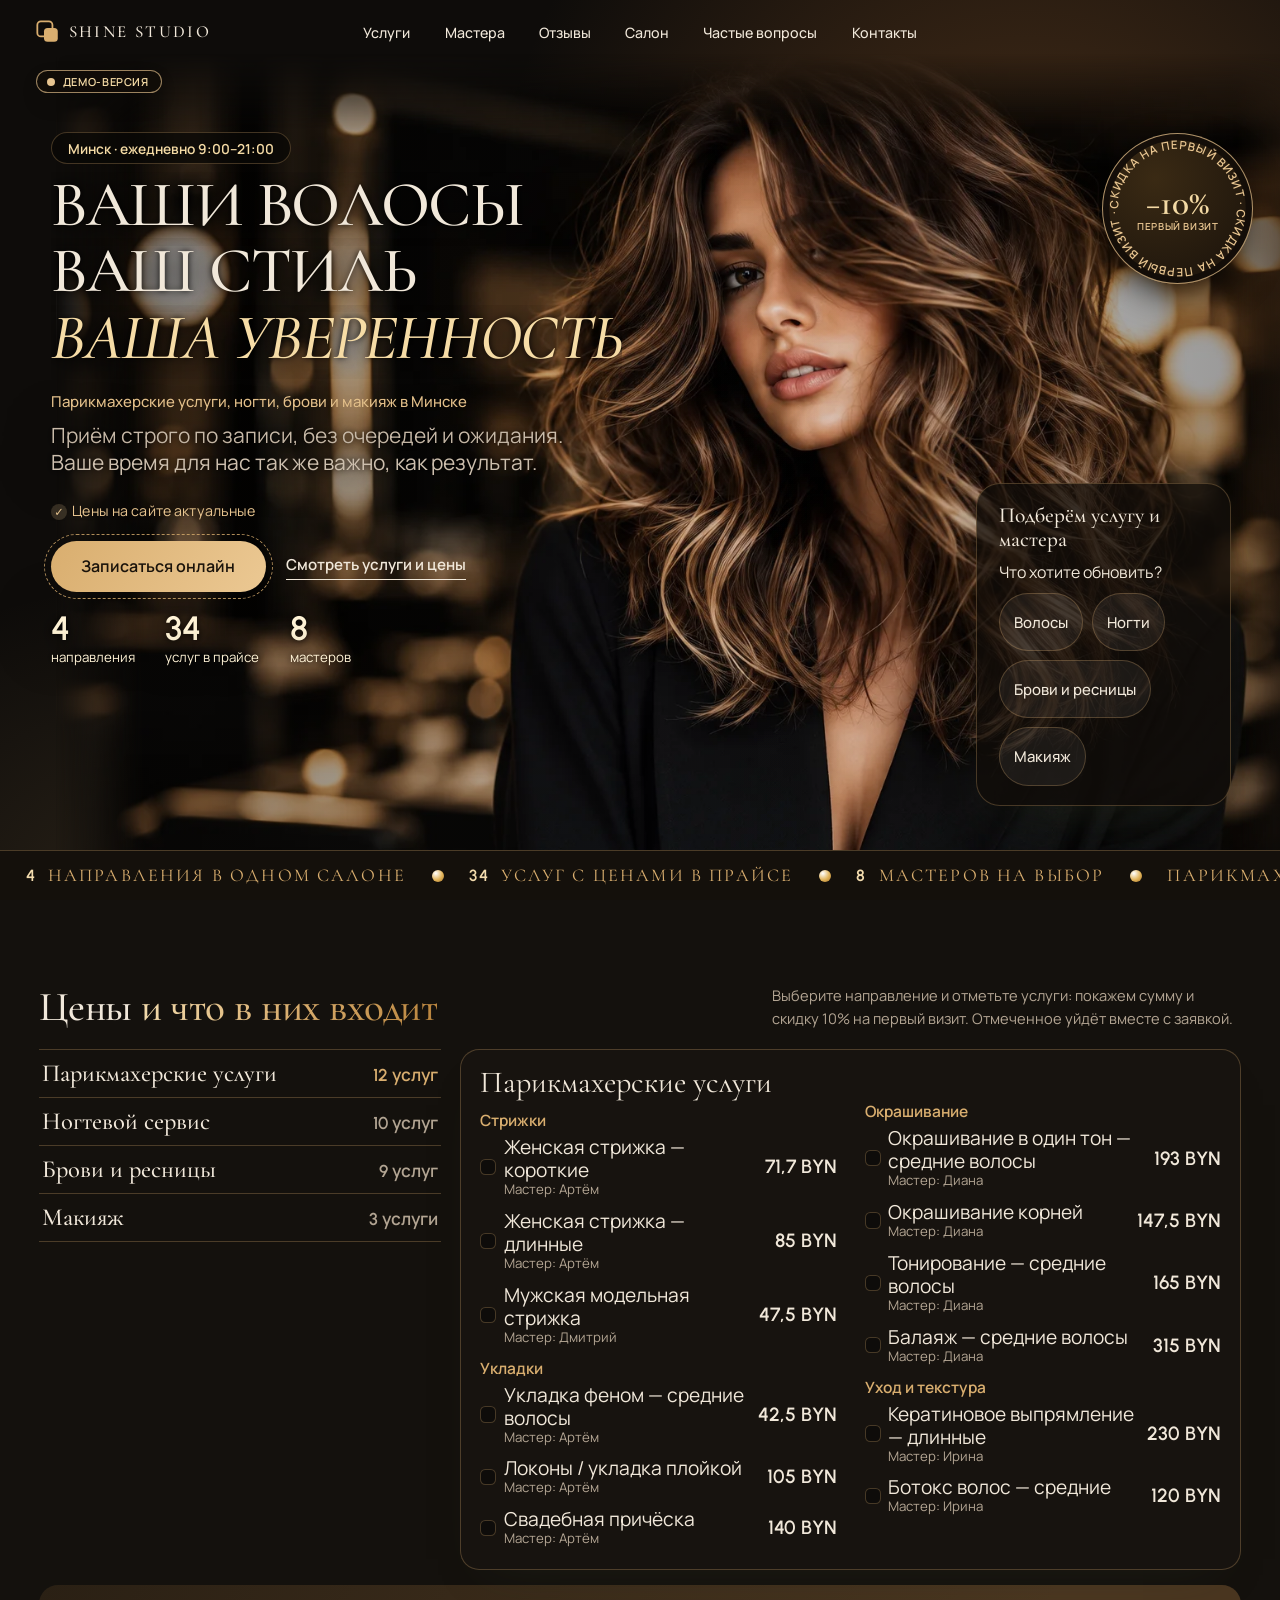
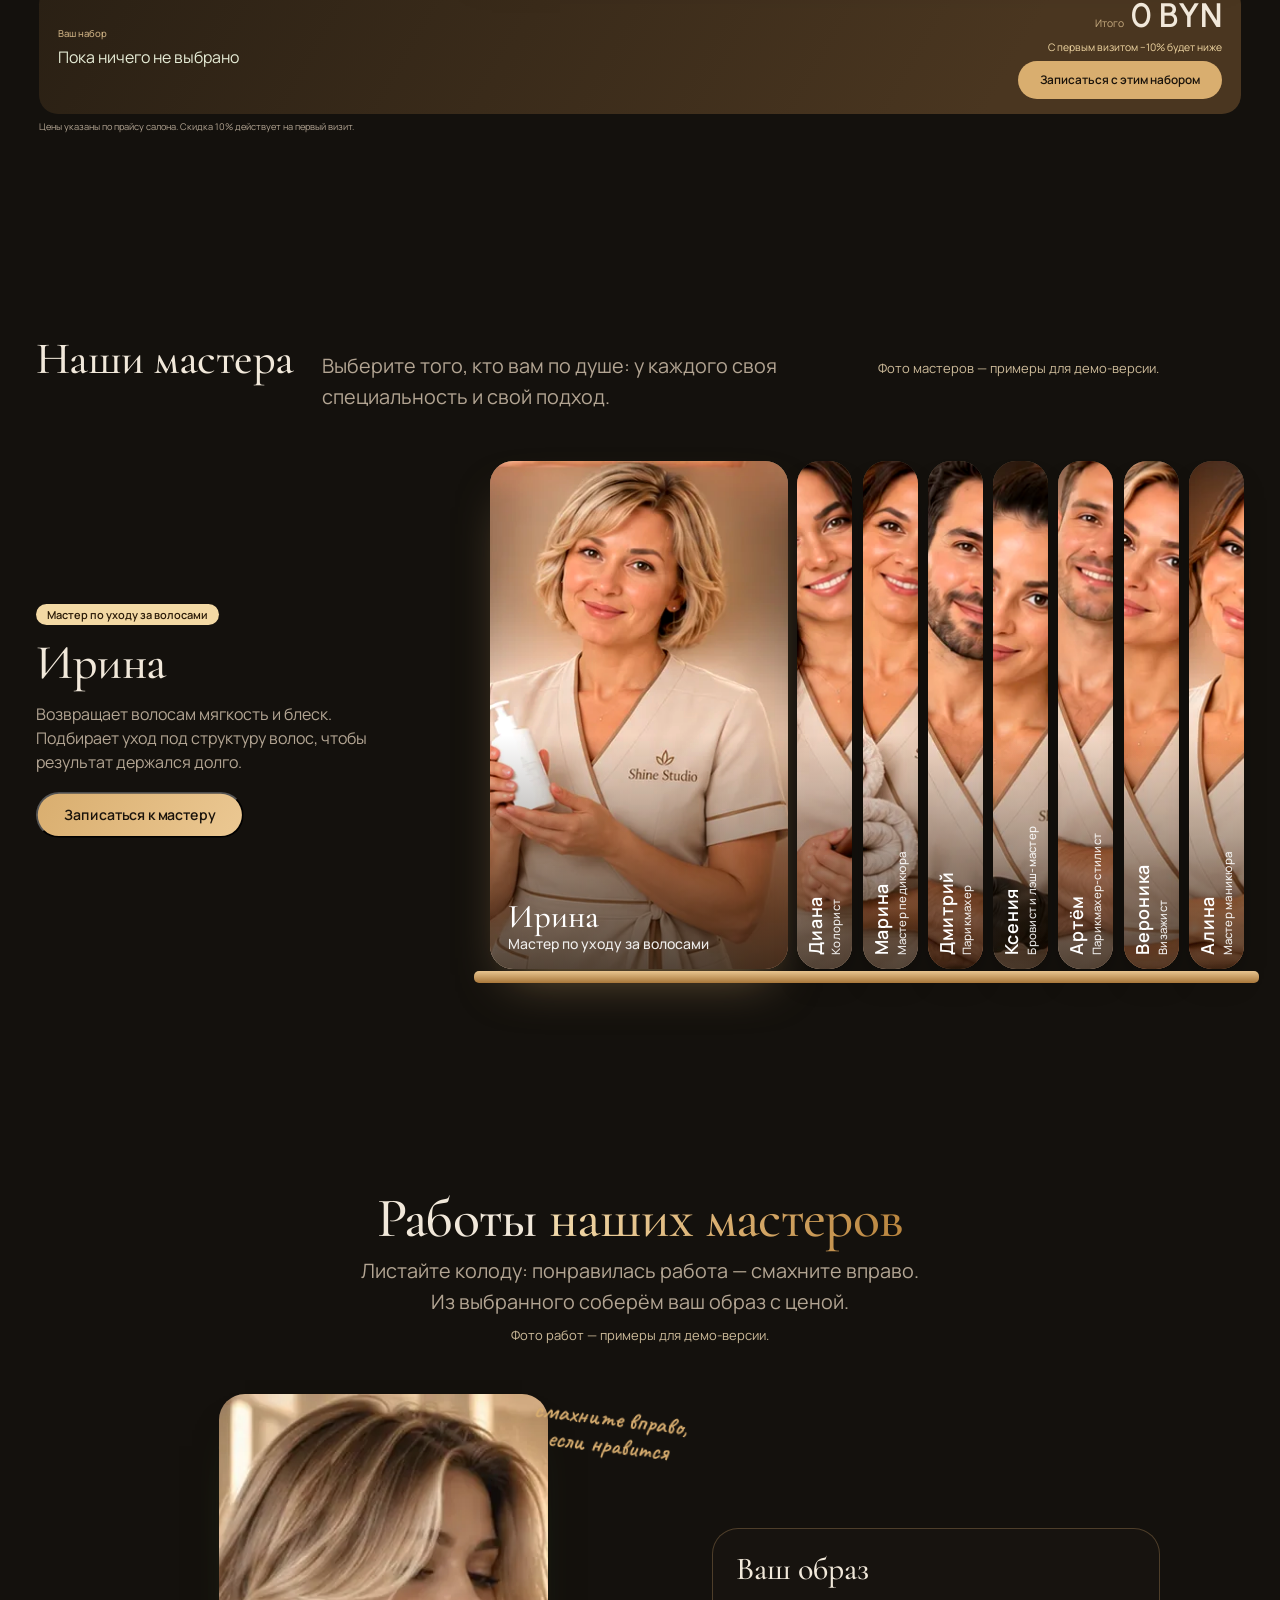
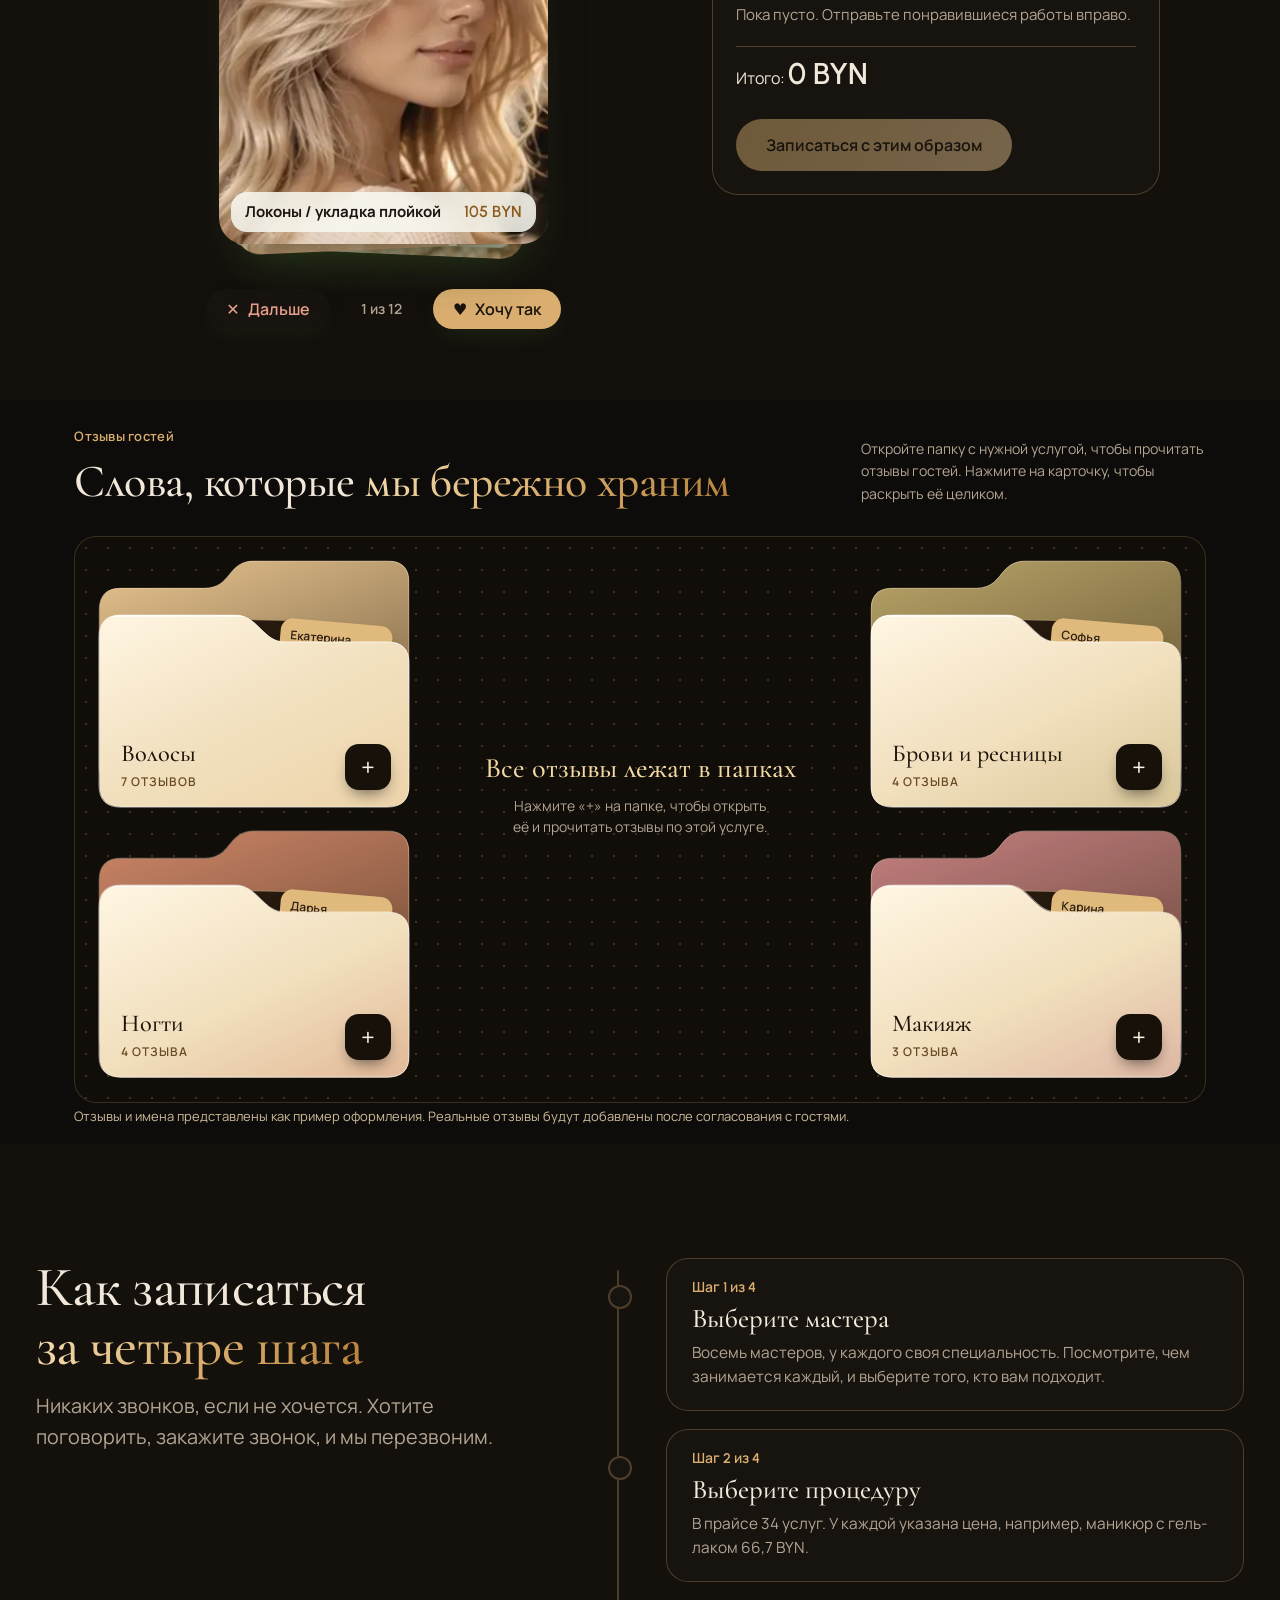
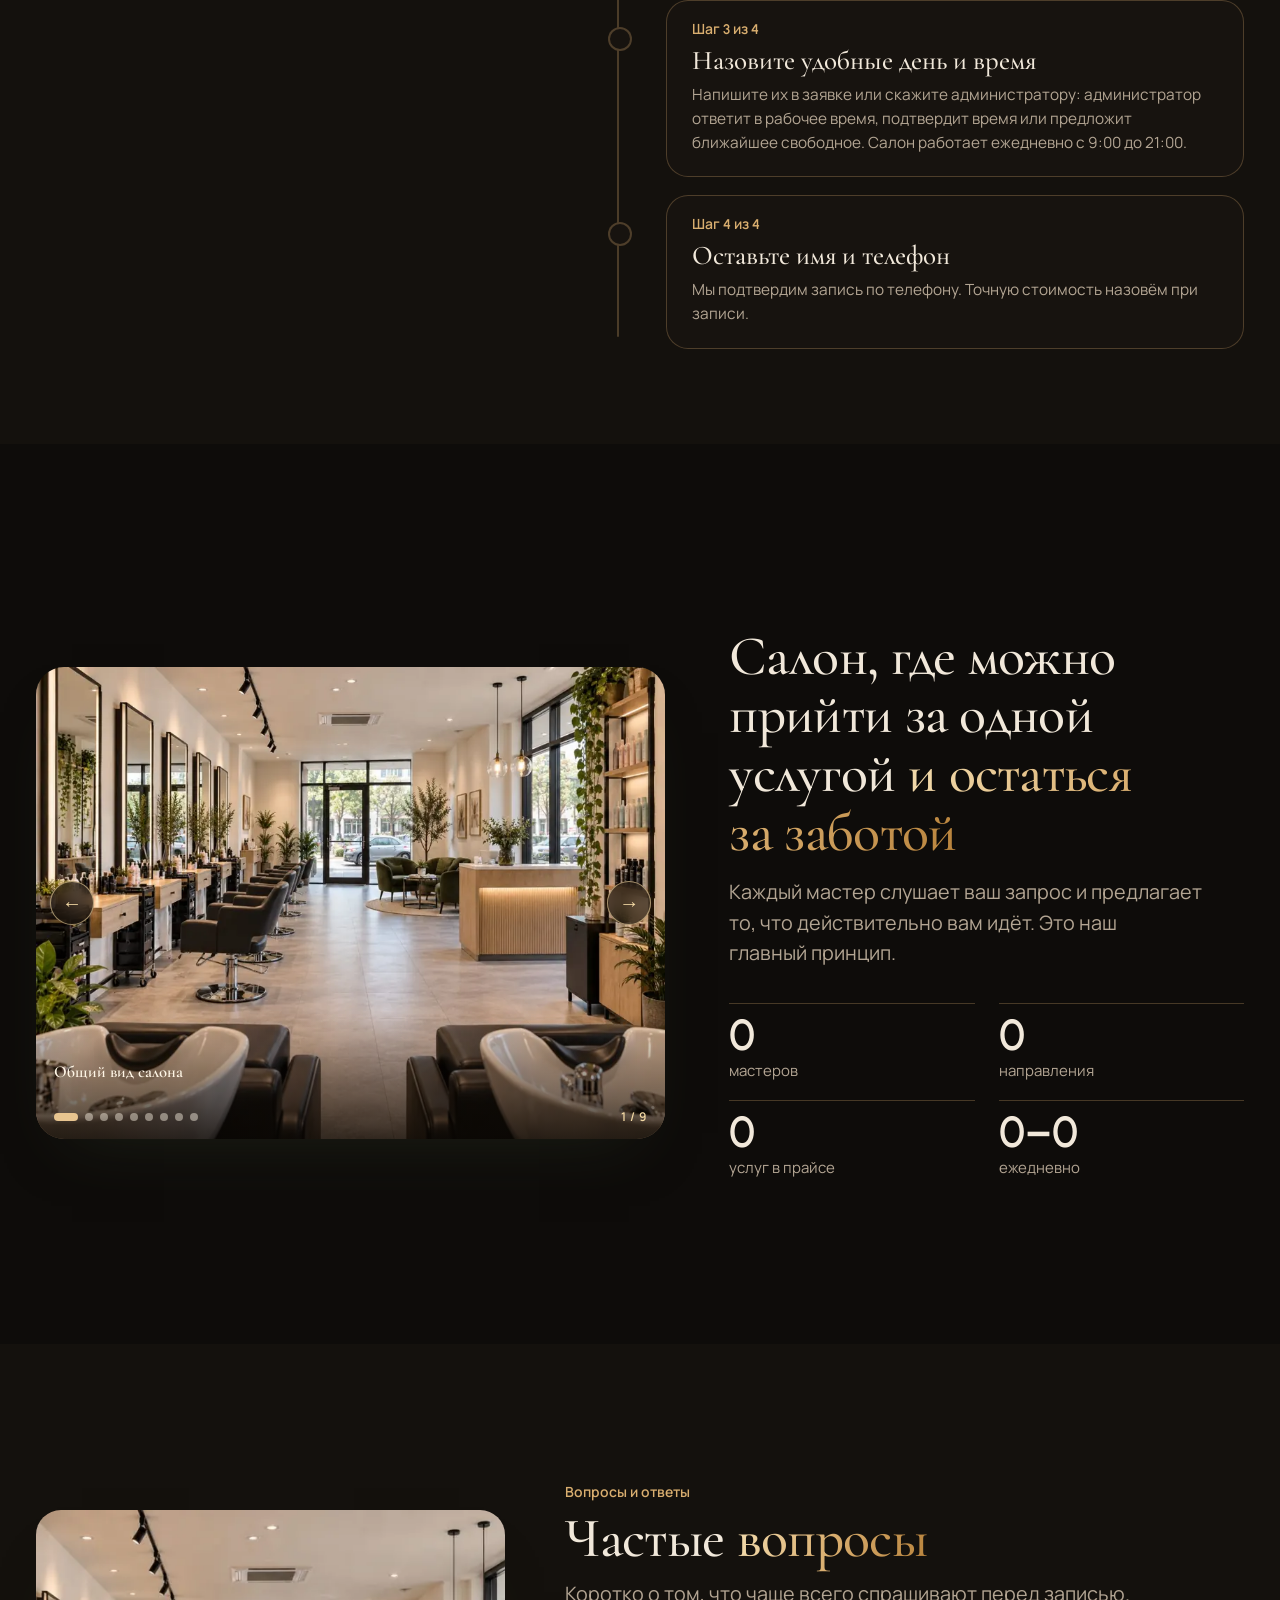
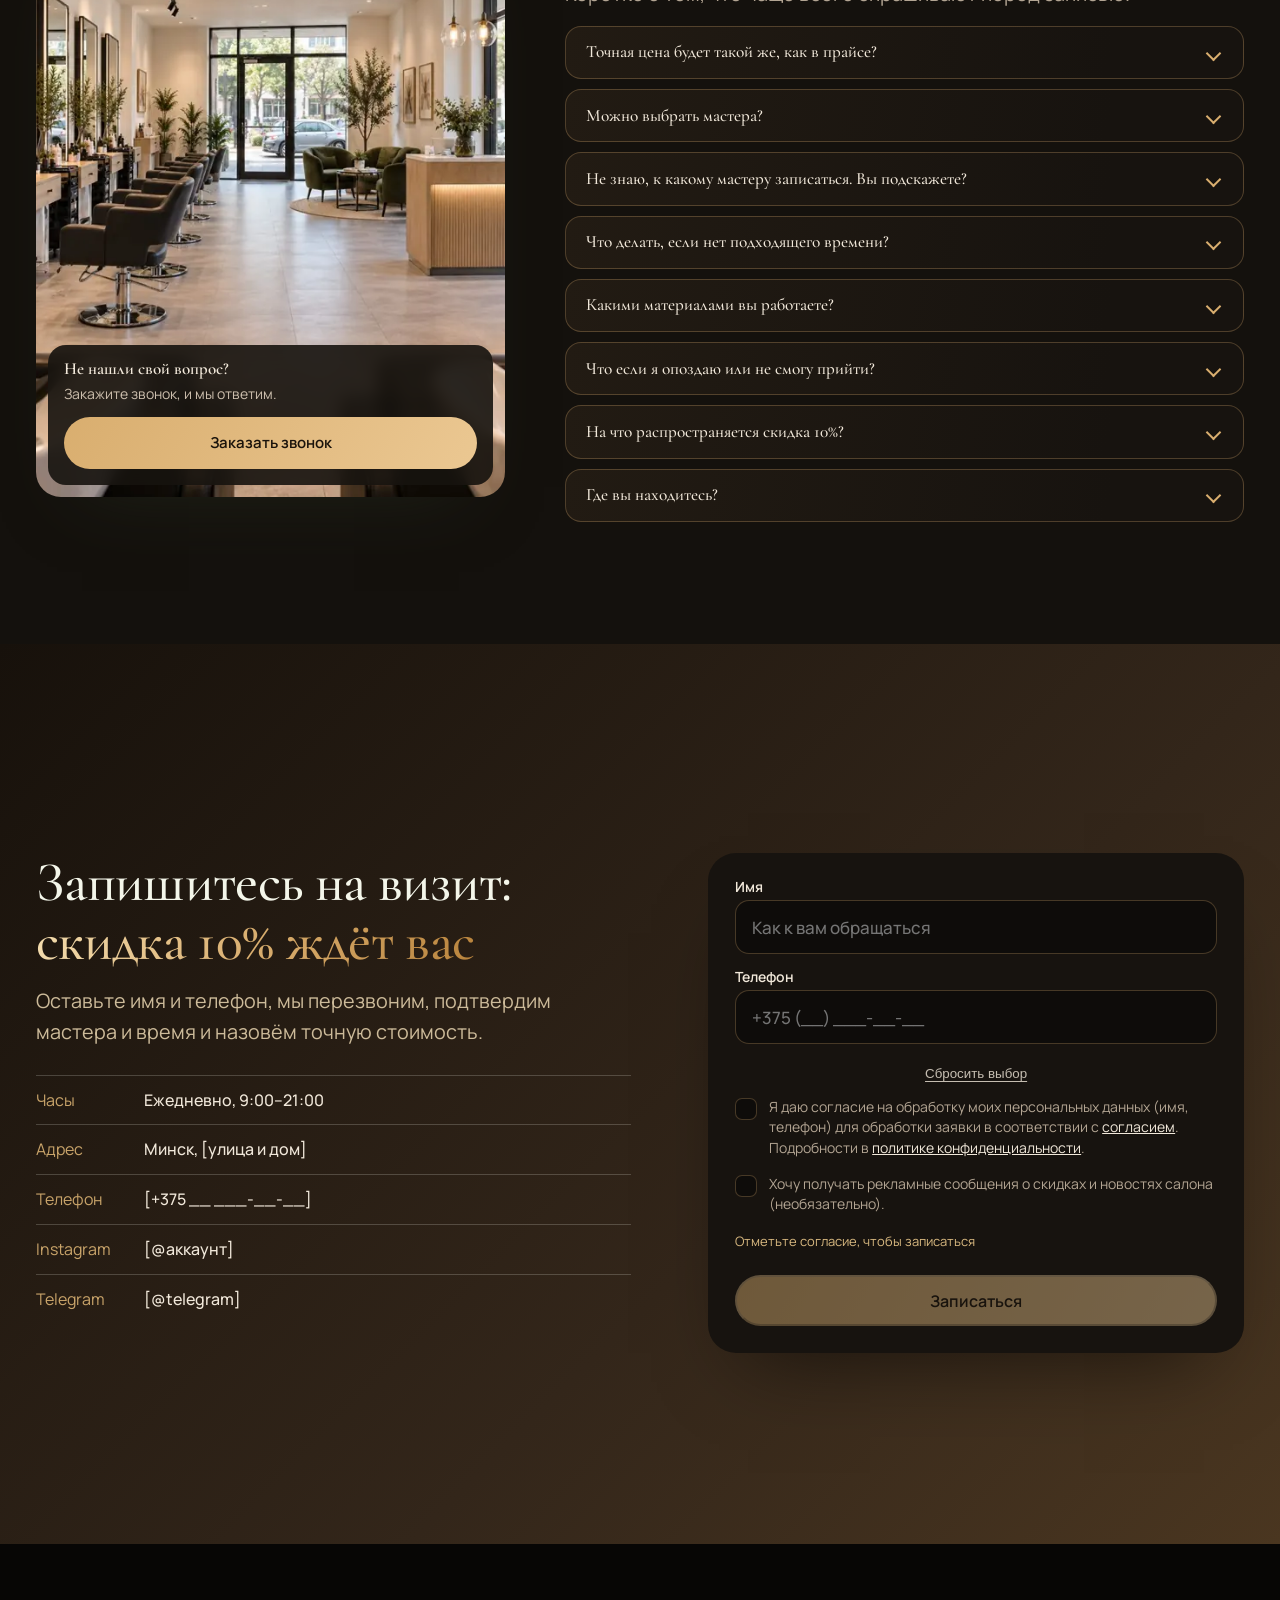
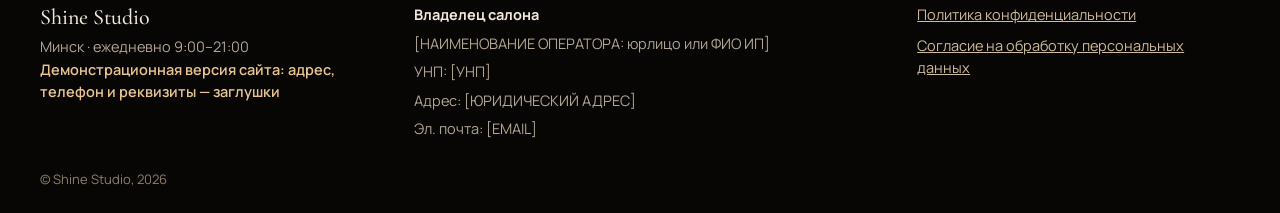
==== commit 95009262: "Убрана плашка cookie и кнопка «Настройки cookie»" ====
--- a/index.html
+++ b/index.html
@@ -88,6 +88,6 @@
  </form></div></section>
 <footer class="foot"><div class="wrap-s foot-w"><div><div class="foot-logo">Shine Studio</div><p>Минск · ежедневно 9:00–21:00</p><p class="demo-foot">Демонстрационная версия сайта: адрес, телефон и реквизиты — заглушки</p></div>
  <div class="req"><b>Владелец салона</b><span>[НАИМЕНОВАНИЕ ОПЕРАТОРА: юрлицо или ФИО ИП]</span><span>УНП: [УНП]</span><span>Адрес: [ЮРИДИЧЕСКИЙ АДРЕС]</span><span>Эл. почта: [EMAIL]</span></div>
- <div class="docs"><a href="privacy.html">Политика конфиденциальности</a><a href="consent.html">Согласие на обработку персональных данных</a><button type="button" id="cookieOpen">Настройки cookie</button></div></div>
+ <div class="docs"><a href="privacy.html">Политика конфиденциальности</a><a href="consent.html">Согласие на обработку персональных данных</a></div></div>
  <p class="copy">© Shine Studio, 2026</p></footer>
-<div class="cookie" id="cookie" role="dialog" aria-label="Cookie" hidden><p>Cookie нужны для работы сайта и статистики. <a href="privacy.html">Подробнее</a></p><div><button type="button" class="btn btn-sm" id="ckOk"><span>Ок</span></button><button type="button" class="ck-no" id="ckNo">Только нужные</button></div></div></main><script src="r/r.js"></script><script src="site/site.js"></script><aside class="demo-flag" role="note" aria-label="Демо-версия"><div class="demo-p" id="demoP" hidden><b>Демо-версия</b><span>Демонстрационная версия сайта. Отзывы и имена гостей — примеры, заявки никуда не отправляются.</span></div><button type="button" class="demo-b" aria-expanded="false" aria-controls="demoP"><i aria-hidden="true"></i>Демо-версия</button></aside><button type="button" class="totop" aria-label="Наверх, к началу сайта" hidden><svg viewBox="0 0 24 24" width="22" height="22" aria-hidden="true"><path d="M12 19V5M5 12l7-7 7 7" fill="none" stroke="currentColor" stroke-width="2" stroke-linecap="round" stroke-linejoin="round"/></svg></button></body></html>
+</main><script src="r/r.js"></script><script src="site/site.js"></script><aside class="demo-flag" role="note" aria-label="Демо-версия"><div class="demo-p" id="demoP" hidden><b>Демо-версия</b><span>Демонстрационная версия сайта. Отзывы и имена гостей — примеры, заявки никуда не отправляются.</span></div><button type="button" class="demo-b" aria-expanded="false" aria-controls="demoP"><i aria-hidden="true"></i>Демо-версия</button></aside><button type="button" class="totop" aria-label="Наверх, к началу сайта" hidden><svg viewBox="0 0 24 24" width="22" height="22" aria-hidden="true"><path d="M12 19V5M5 12l7-7 7 7" fill="none" stroke="currentColor" stroke-width="2" stroke-linecap="round" stroke-linejoin="round"/></svg></button></body></html>
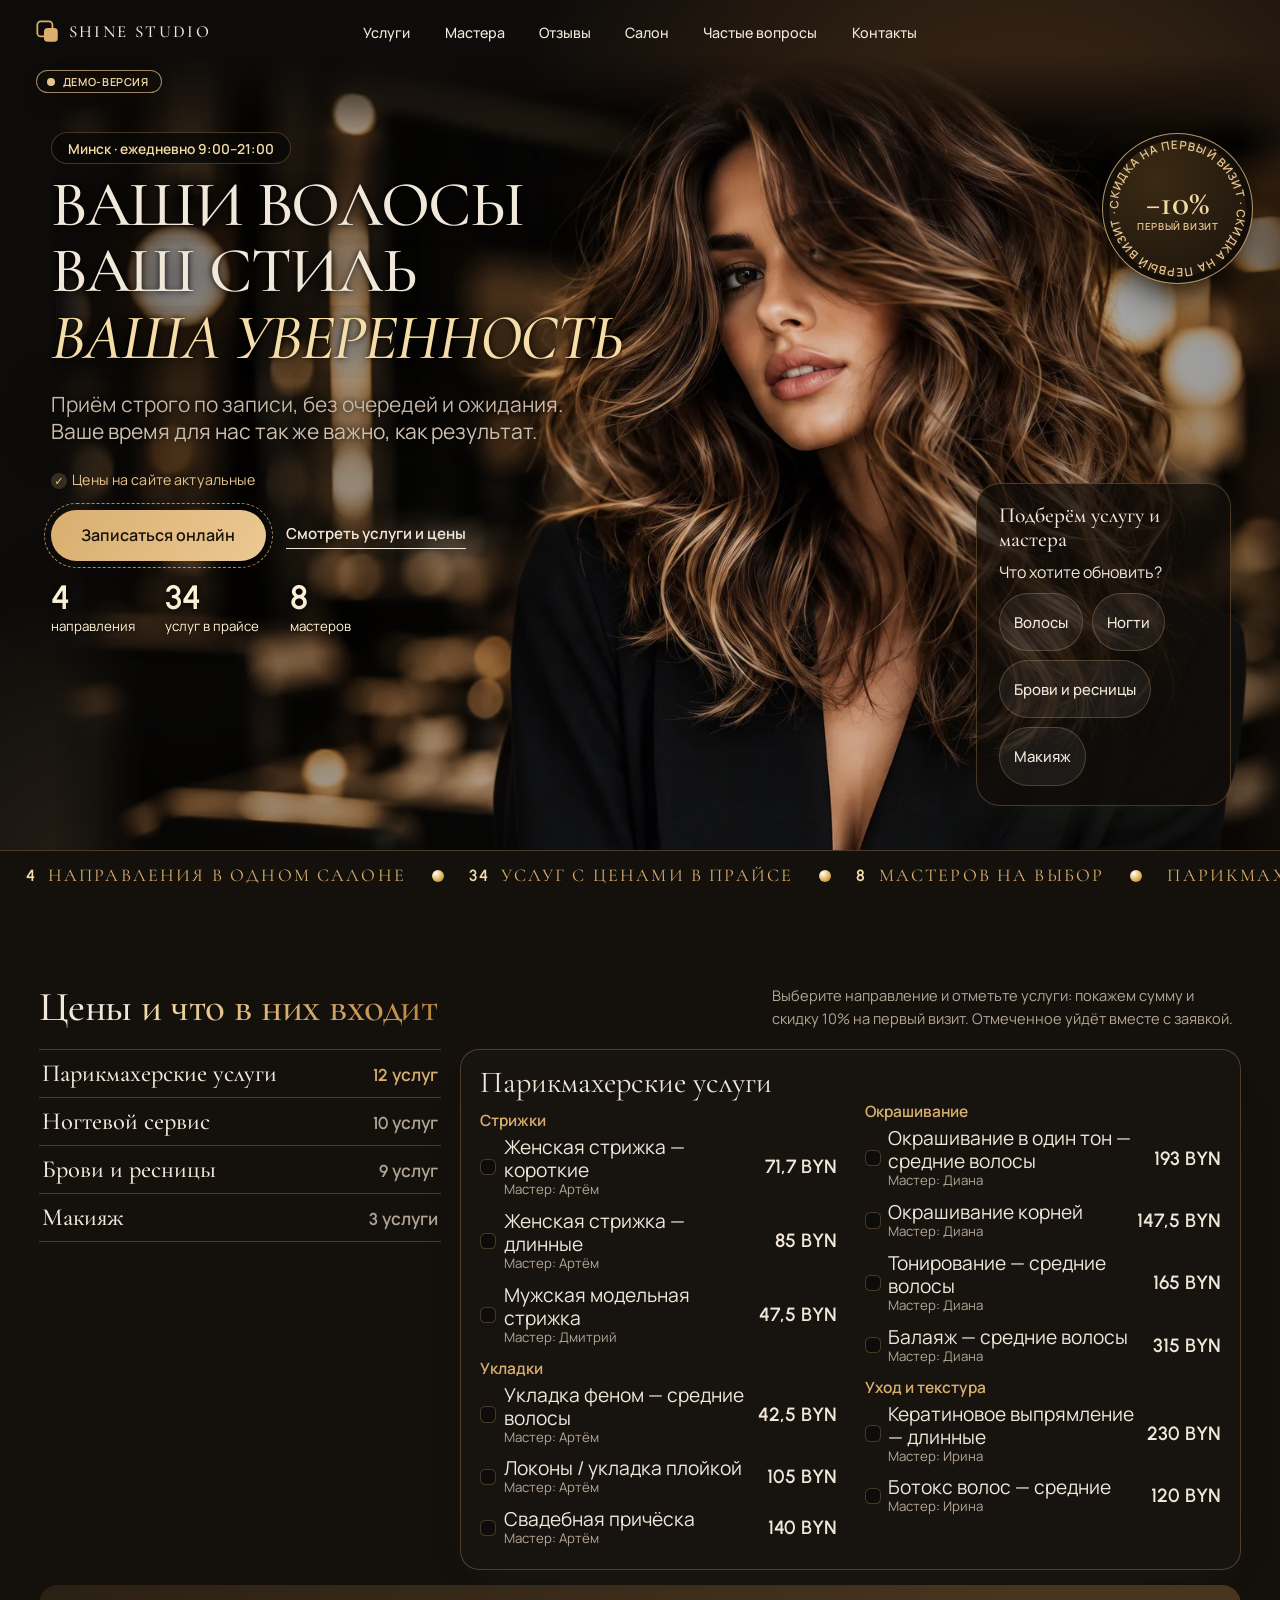
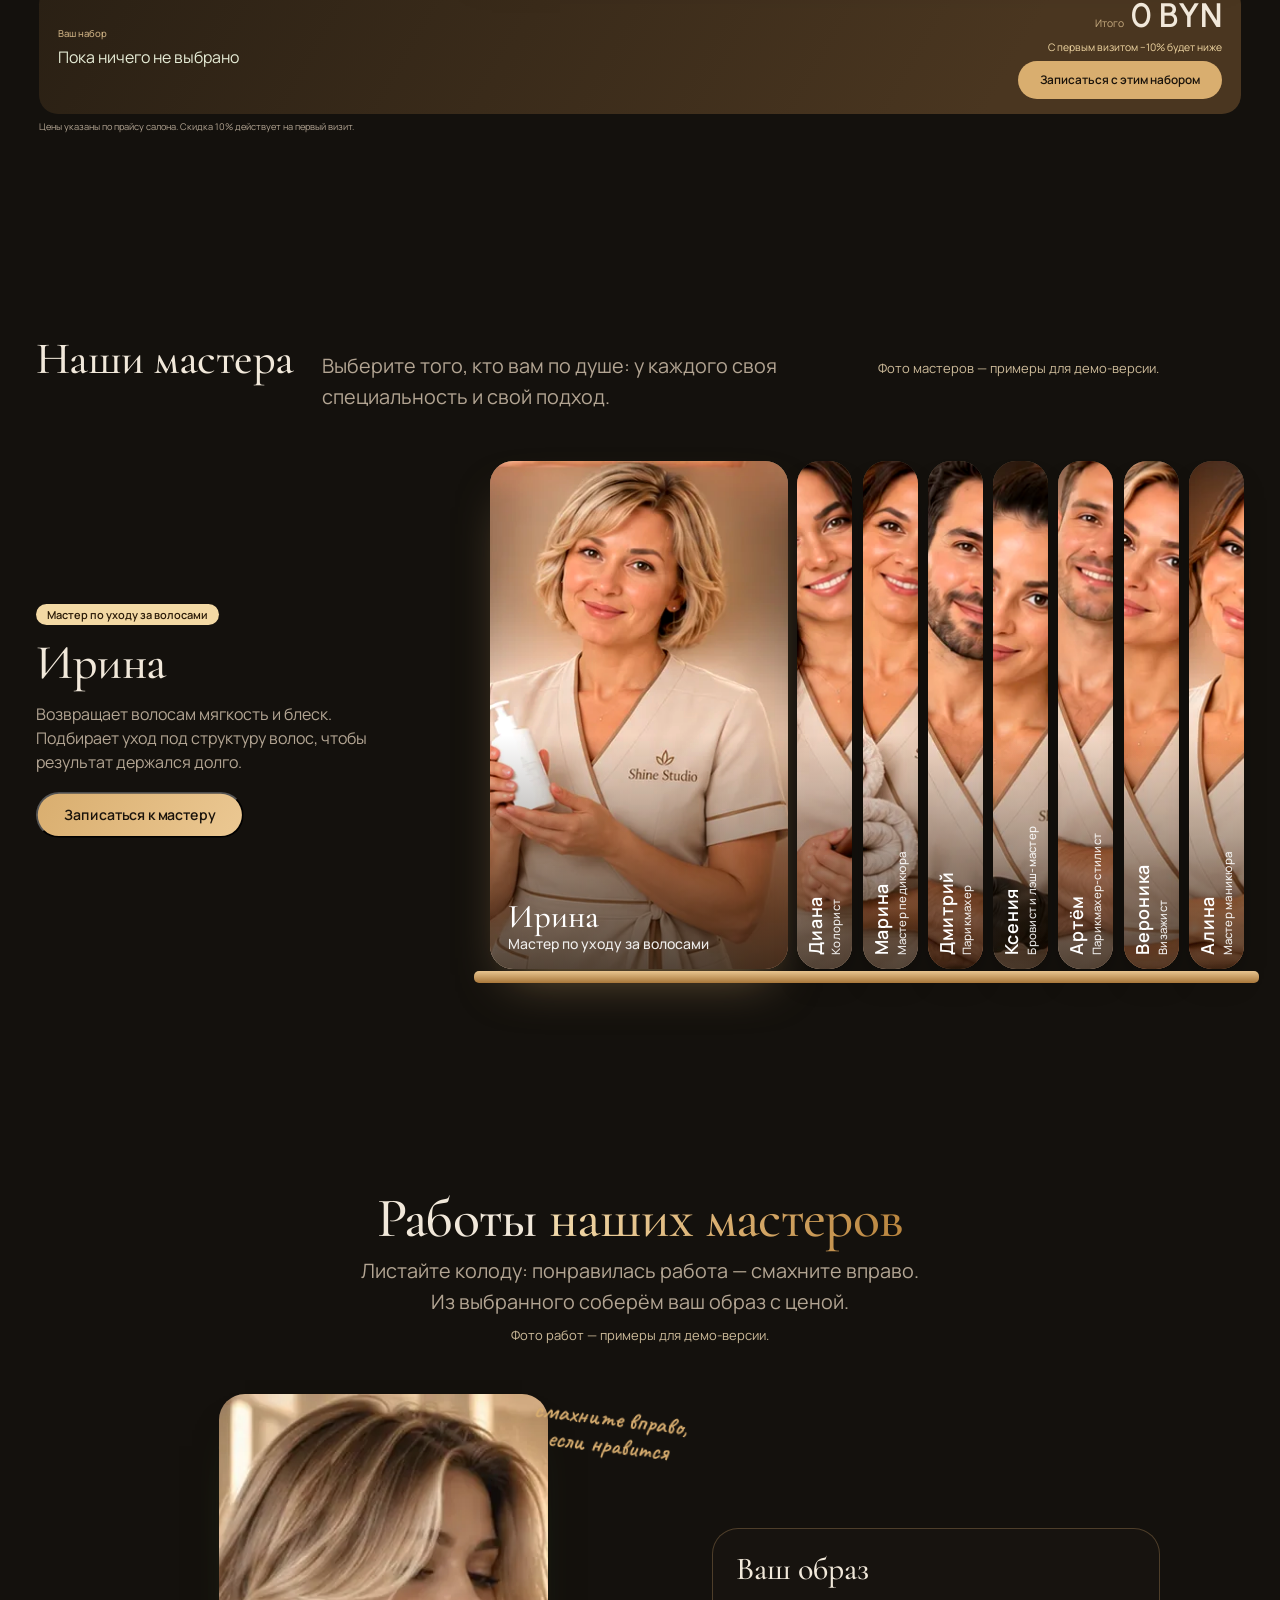
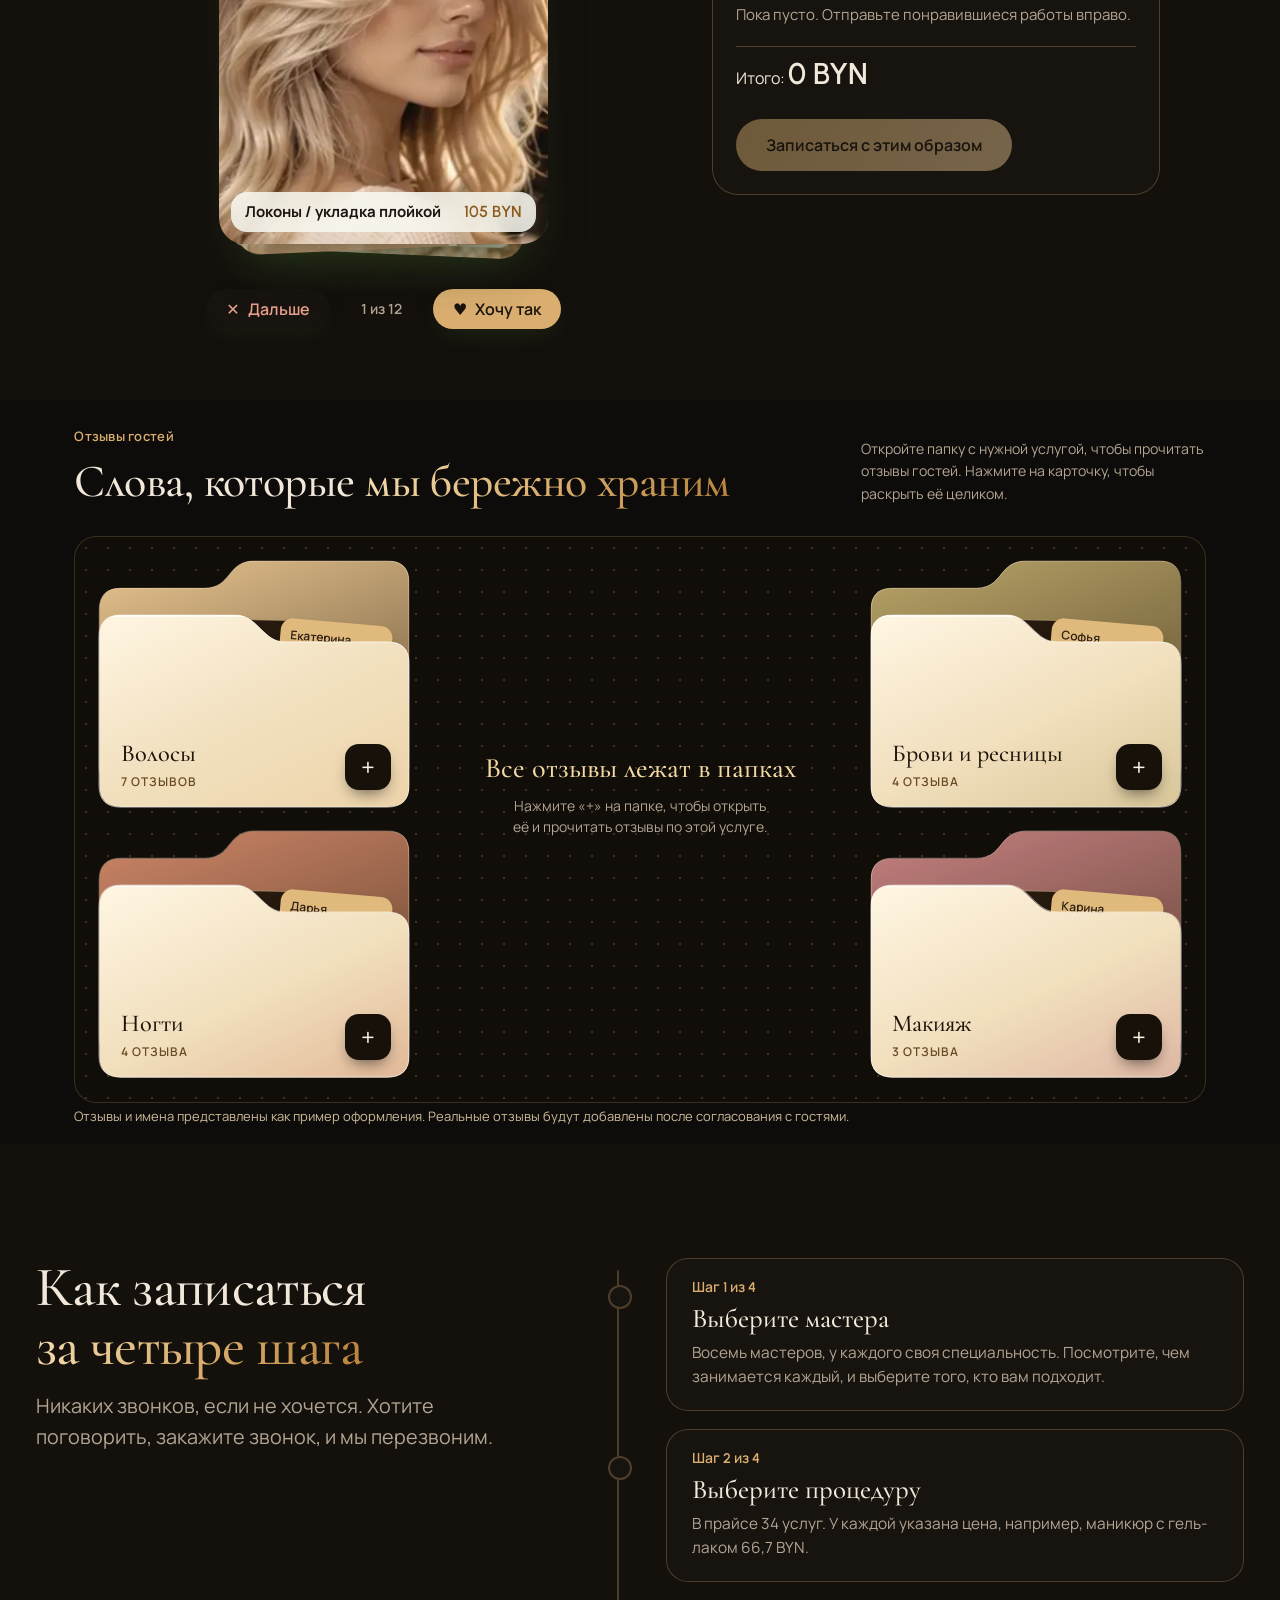
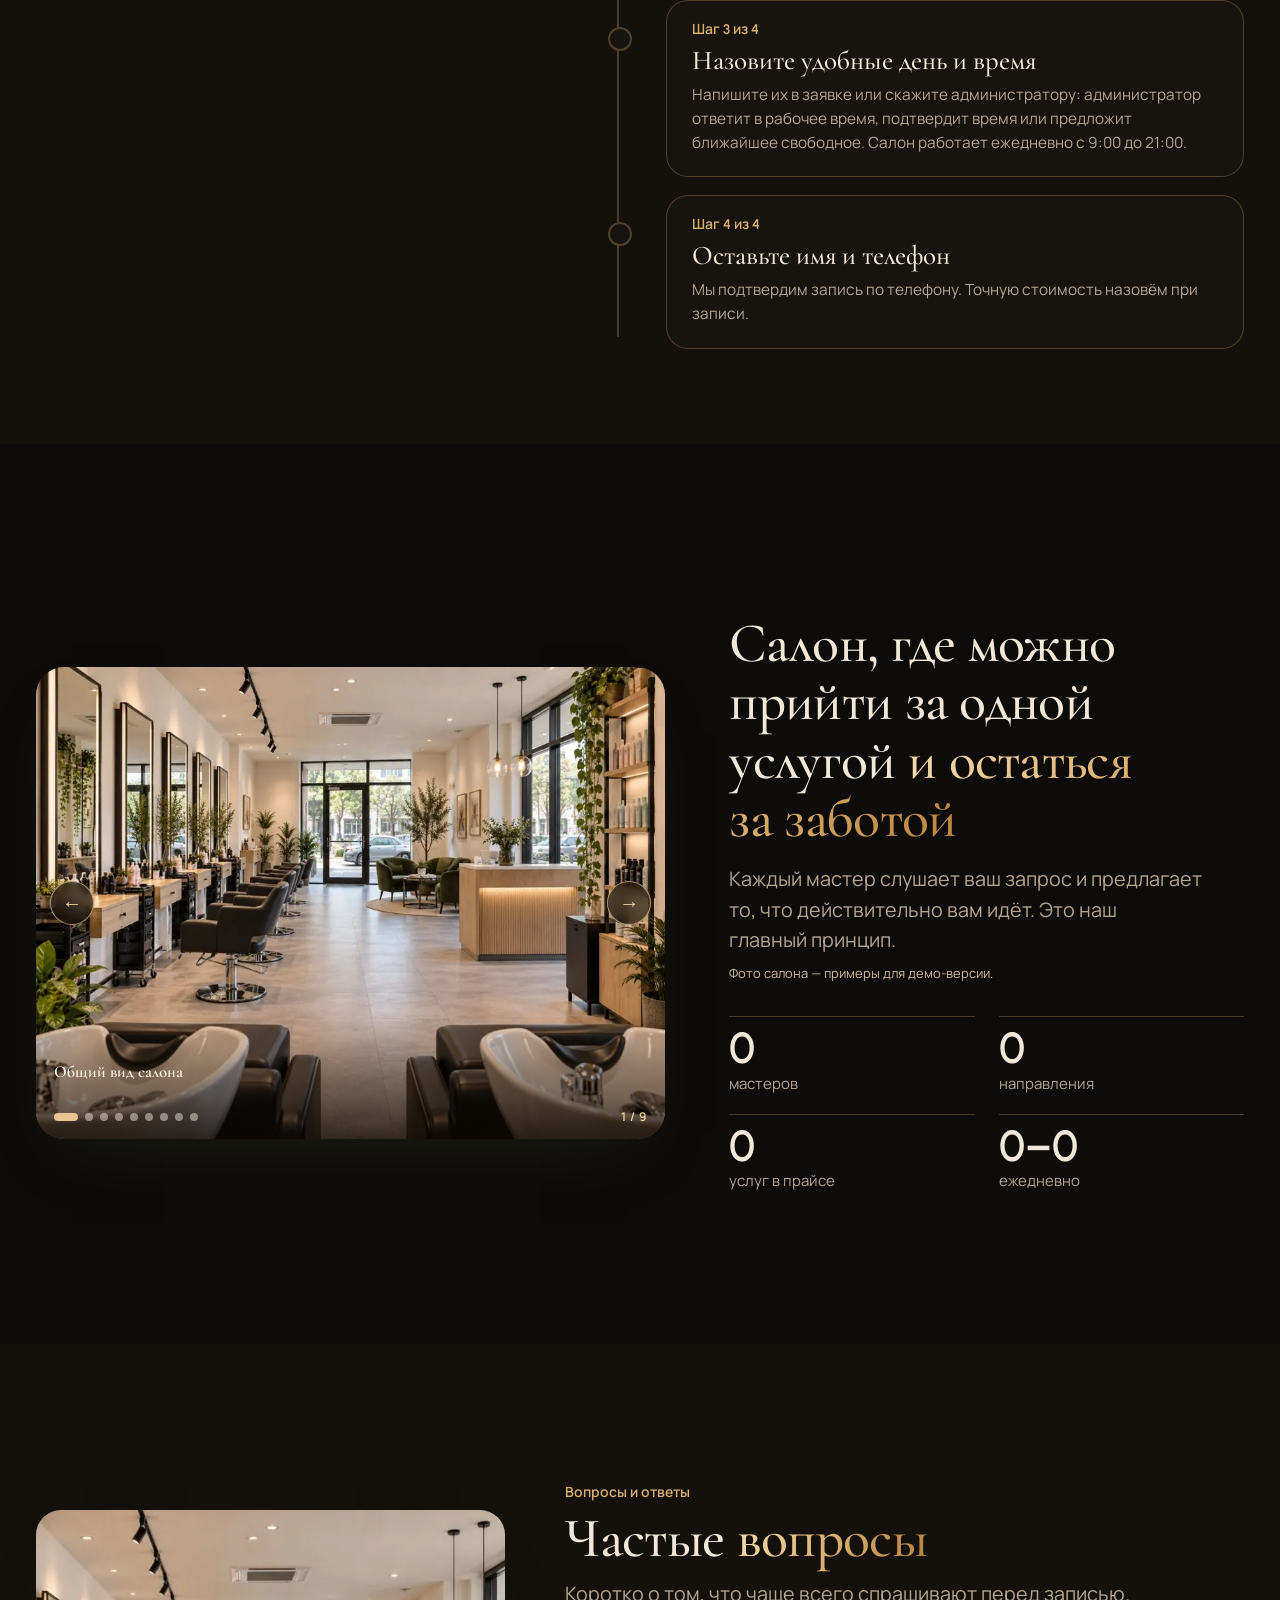
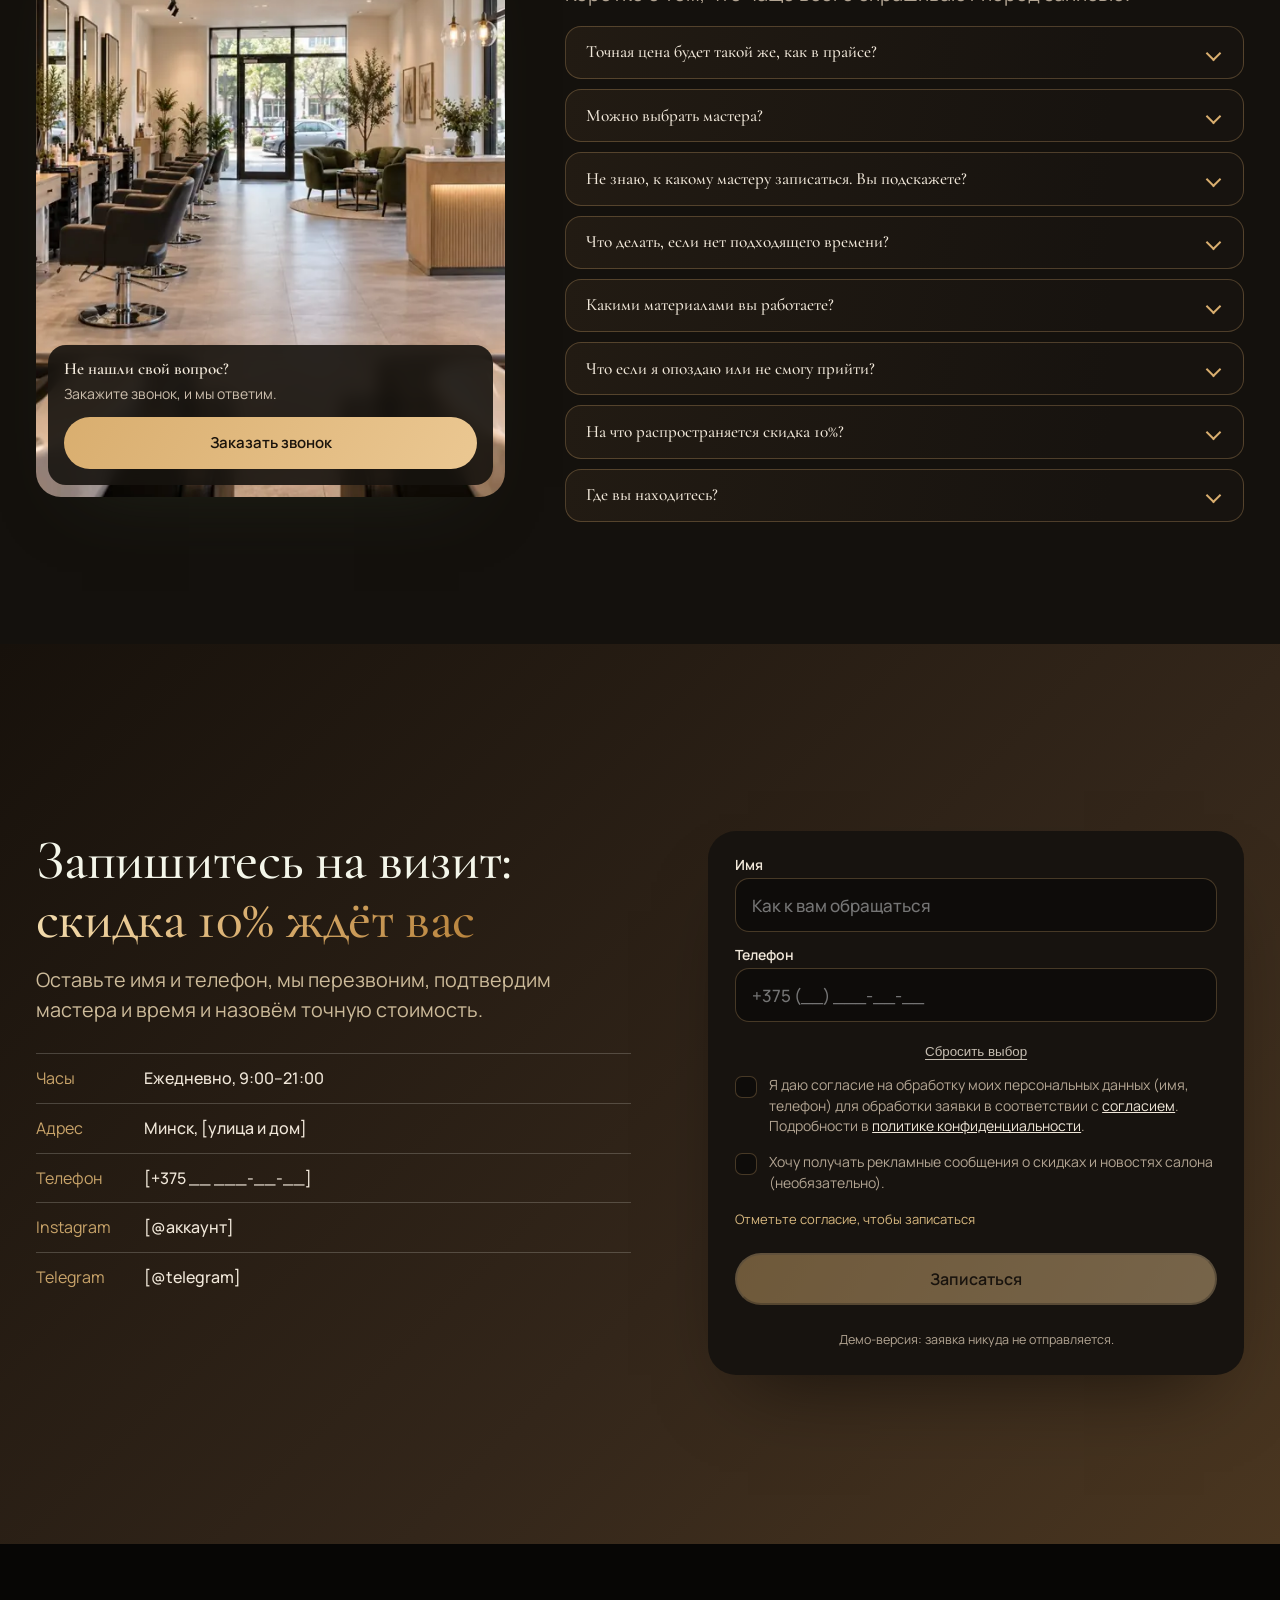
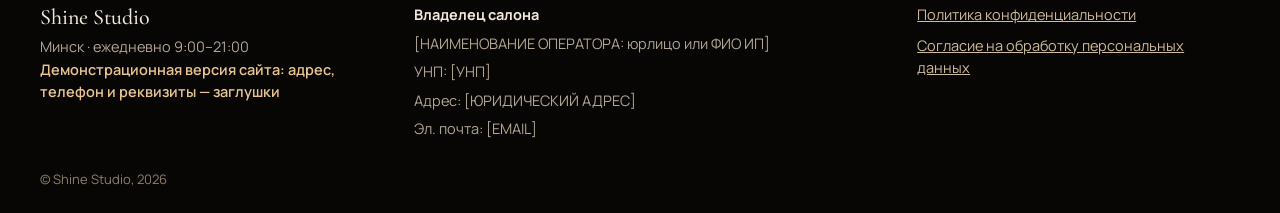
==== commit 0fc0a047: "Мобильная версия: быстрые кнопки, прайс-аккордеон, прокрутка по фото, FAQ, отступы; убрана подпись в" ====
--- a/index.html
+++ b/index.html
@@ -8,7 +8,6 @@
 <script>if(matchMedia('(prefers-reduced-motion: reduce)').matches)document.documentElement.classList.remove('intro');else setTimeout(function(){document.documentElement.classList.remove('intro')},5000)</script>
 <link href="https://fonts.googleapis.com/css2?family=Cormorant+Garamond:ital,wght@0,500;0,600;1,500&display=swap" rel="stylesheet"><link rel="stylesheet" href="site/site.css"><link rel="stylesheet" href="site/hero5.css"><link rel="stylesheet" href="site/themes.css"><script>document.documentElement.classList.add('js')</script></head><body><div class="hero h5" id="top"><div class="mesh" aria-hidden="true"><i class="b1"></i><i class="b2"></i><i class="b3"></i><i class="b4"></i></div><div class="grain"></div><header class="top"><div class="wrap"><a class="logo" href="#top" aria-label="Shine Studio"><svg viewBox="0 0 26 26" aria-hidden="true"><rect x="1.5" y="1.5" width="17" height="17" rx="4" fill="none" stroke="currentColor" stroke-width="2"/><rect x="9" y="9" width="15.5" height="15.5" rx="4" fill="#4A6A3A"/></svg><span>Shine Studio</span></a><nav aria-label="Основное"><ul class="menu"><li><a href="#prices">Услуги</a></li><li><a href="#masters">Мастера</a></li><li><a href="#reviews">Отзывы</a></li><li><a href="#about">Салон</a></li><li><a href="#faq">Частые вопросы</a></li><li><a href="#contacts">Контакты</a></li></ul></nav><a class="btn btn-sm" href="#book"><span>Записаться</span></a></div></header>
 <main class="h5m"><div class="h5g"><div class="left"><span class="badge">Минск · ежедневно 9:00–21:00</span><h1 class="h1"><span class="s">Ваши волосы</span><span class="s">Ваш стиль</span><span class="s"><em>Ваша уверенность</em></span></h1>
-<p class="h-what">Парикмахерские услуги, ногти, брови и макияж в Минске</p>
 <p class="sub">Приём строго по записи, без очередей и ожидания. Ваше время для нас так же важно, как результат.</p>
 <p class="promo-t"><i aria-hidden="true">✓</i>Цены на сайте актуальные</p>
 <div class="cta-row"><span class="btn-wrap"><span class="ring"></span><a class="btn" href="#book"><span>Записаться онлайн</span></a></span><a class="link2" href="#prices">Смотреть услуги и цены</a><button type="button" class="link2 qz-m" data-qz>Подобрать услугу</button></div>
@@ -23,7 +22,7 @@
  <div class="l l-m" data-d="-22"><div class="mc"><img src="assets/master-artem.webp" alt="" width="414" height="518"><div><b>Артём</b><span>парикмахер-стилист</span></div></div></div>
  <div class="l l-s" data-d="22"><svg class="spin" viewBox="0 0 200 200" aria-hidden="true"><defs><path id="cp" d="M100,100 m-78,0 a78,78 0 1,1 156,0 a78,78 0 1,1 -156,0"/></defs><text><textPath href="#cp" textLength="482" lengthAdjust="spacing">Shine Studio · Минск · ежедневно 9:00–21:00 · </textPath></text></svg><div class="off10"><b>−10%</b><span>на первый визит</span></div></div>
  <div class="l l-c" data-d="-10"><aside class="act qz" aria-label="Подбор услуги и мастера"><div class="qz-top"><h3>Подберём услугу и мастера</h3><span>3 вопроса</span></div><p class="qz-q">Что хотите обновить?</p><div class="qz-o" id="qzTeaser"></div></aside></div>
-</div></div></main><div class="ticker" aria-label="4 направления, 34 услуг, 8 мастеров, ежедневно 9:00–21:00"><div class="tk-track" aria-hidden="true"><div class="tk-set"><span><b>4</b> направления в одном салоне</span><i></i><span><b>34</b> услуг с ценами в прайсе</span><i></i><span><b>8</b> мастеров на выбор</span><i></i><span>Парикмахерские услуги</span><i></i><span>Окрашивание и уход за волосами</span><i></i><span>Маникюр и педикюр</span><i></i><span>Брови и ресницы</span><i></i><span>Макияж</span><i></i><span><b>−10%</b> на первый визит</span><i></i><span>Онлайн-запись без звонков</span><i></i><span>Ежедневно 9:00–21:00</span><i></i><span>Минск</span><i></i></div><div class="tk-set"><span><b>4</b> направления в одном салоне</span><i></i><span><b>34</b> услуг с ценами в прайсе</span><i></i><span><b>8</b> мастеров на выбор</span><i></i><span>Парикмахерские услуги</span><i></i><span>Окрашивание и уход за волосами</span><i></i><span>Маникюр и педикюр</span><i></i><span>Брови и ресницы</span><i></i><span>Макияж</span><i></i><span><b>−10%</b> на первый визит</span><i></i><span>Онлайн-запись без звонков</span><i></i><span>Ежедневно 9:00–21:00</span><i></i><span>Минск</span><i></i></div></div></div></div><main id="content"><section class="sec price" id="prices" aria-labelledby="price-h"><div class="wrap-s">
+</div><nav class="qnav" aria-label="Быстрый доступ"><a href="#prices">Услуги</a><a href="#masters">Мастера</a><a href="#works">Работы</a><a href="#reviews">Отзывы</a><a href="#faq">Вопросы</a><a href="#contacts">Контакты</a></nav></div></main><div class="ticker" aria-label="4 направления, 34 услуг, 8 мастеров, ежедневно 9:00–21:00"><div class="tk-track" aria-hidden="true"><div class="tk-set"><span><b>4</b> направления в одном салоне</span><i></i><span><b>34</b> услуг с ценами в прайсе</span><i></i><span><b>8</b> мастеров на выбор</span><i></i><span>Парикмахерские услуги</span><i></i><span>Окрашивание и уход за волосами</span><i></i><span>Маникюр и педикюр</span><i></i><span>Брови и ресницы</span><i></i><span>Макияж</span><i></i><span><b>−10%</b> на первый визит</span><i></i><span>Онлайн-запись без звонков</span><i></i><span>Ежедневно 9:00–21:00</span><i></i><span>Минск</span><i></i></div><div class="tk-set"><span><b>4</b> направления в одном салоне</span><i></i><span><b>34</b> услуг с ценами в прайсе</span><i></i><span><b>8</b> мастеров на выбор</span><i></i><span>Парикмахерские услуги</span><i></i><span>Окрашивание и уход за волосами</span><i></i><span>Маникюр и педикюр</span><i></i><span>Брови и ресницы</span><i></i><span>Макияж</span><i></i><span><b>−10%</b> на первый визит</span><i></i><span>Онлайн-запись без звонков</span><i></i><span>Ежедневно 9:00–21:00</span><i></i><span>Минск</span><i></i></div></div></div></div><main id="content"><section class="sec price" id="prices" aria-labelledby="price-h"><div class="wrap-s">
  <div class="head2 rv-group"><h2 id="price-h" class="rv">Цены <em>и что в них входит</em></h2><p class="lead rv">Выберите направление и отметьте услуги: покажем сумму и скидку 10% на первый визит. Отмеченное уйдёт вместе с заявкой.</p></div>
  <div class="pr-grid rv">
   <div class="pr-tabs" role="tablist" aria-label="Направления"></div>
@@ -65,7 +64,7 @@
 <section class="sec about" id="about" aria-labelledby="about-h"><div class="wrap-s">
  <div class="ab-top">
   <div class="ab-photo ab-slider rv" role="region" aria-roledescription="карусель" aria-label="Фотографии салона"><div class="ab-track"><figure class="ab-slide on"><img src="assets/salon-obschiy-vid-salona.webp" width="900" height="675" alt="Общий вид салона, Shine Studio" decoding="async"><figcaption>Общий вид салона</figcaption></figure><figure class="ab-slide"><img src="assets/salon-resepshen-i-zona-ozhidaniya.webp" width="900" height="675" alt="Ресепшен и зона ожидания, Shine Studio" loading="lazy" decoding="async"><figcaption>Ресепшен и зона ожидания</figcaption></figure><figure class="ab-slide"><img src="assets/salon-zal-stilistov.webp" width="900" height="675" alt="Зал стилистов, Shine Studio" loading="lazy" decoding="async"><figcaption>Зал стилистов</figcaption></figure><figure class="ab-slide"><img src="assets/salon-rabochie-mesta-parikmaherov.webp" width="900" height="675" alt="Рабочие места парикмахеров, Shine Studio" loading="lazy" decoding="async"><figcaption>Рабочие места парикмахеров</figcaption></figure><figure class="ab-slide"><img src="assets/salon-zona-myt-ya-volos.webp" width="900" height="675" alt="Зона мытья волос, Shine Studio" loading="lazy" decoding="async"><figcaption>Зона мытья волос</figcaption></figure><figure class="ab-slide"><img src="assets/salon-manikyurnaya-zona.webp" width="900" height="675" alt="Маникюрная зона, Shine Studio" loading="lazy" decoding="async"><figcaption>Маникюрная зона</figcaption></figure><figure class="ab-slide"><img src="assets/salon-pedikyurnaya-zona.webp" width="900" height="675" alt="Педикюрная зона, Shine Studio" loading="lazy" decoding="async"><figcaption>Педикюрная зона</figcaption></figure><figure class="ab-slide"><img src="assets/salon-konsul-tatsionnaya-zona.webp" width="900" height="675" alt="Зона консультаций, Shine Studio" loading="lazy" decoding="async"><figcaption>Зона консультаций</figcaption></figure><figure class="ab-slide"><img src="assets/salon-salon.webp" width="900" height="675" alt="Салон изнутри, Shine Studio" loading="lazy" decoding="async"><figcaption>Салон изнутри</figcaption></figure></div><button type="button" class="ab-arr ab-prev" aria-label="Предыдущее фото">←</button><button type="button" class="ab-arr ab-next" aria-label="Следующее фото">→</button><div class="ab-bar"><div class="ab-dots"><button type="button" class="ab-dot on" aria-label="Фото 1: Общий вид салона" data-i="0"></button><button type="button" class="ab-dot" aria-label="Фото 2: Ресепшен и зона ожидания" data-i="1"></button><button type="button" class="ab-dot" aria-label="Фото 3: Зал стилистов" data-i="2"></button><button type="button" class="ab-dot" aria-label="Фото 4: Рабочие места парикмахеров" data-i="3"></button><button type="button" class="ab-dot" aria-label="Фото 5: Зона мытья волос" data-i="4"></button><button type="button" class="ab-dot" aria-label="Фото 6: Маникюрная зона" data-i="5"></button><button type="button" class="ab-dot" aria-label="Фото 7: Педикюрная зона" data-i="6"></button><button type="button" class="ab-dot" aria-label="Фото 8: Зона консультаций" data-i="7"></button><button type="button" class="ab-dot" aria-label="Фото 9: Салон изнутри" data-i="8"></button></div><span class="ab-count" aria-live="polite">1 / 9</span></div></div>
-  <div class="ab-text rv-group"><h2 id="about-h" class="rv">Салон, где можно прийти за одной услугой <em>и остаться за заботой</em></h2><p class="lead rv">Каждый мастер слушает ваш запрос и предлагает то, что действительно вам идёт. Это наш главный принцип.</p>
+  <div class="ab-text rv-group"><h2 id="about-h" class="rv">Салон, где можно прийти за одной услугой <em>и остаться за заботой</em></h2><p class="lead rv">Каждый мастер слушает ваш запрос и предлагает то, что действительно вам идёт. Это наш главный принцип.</p><p class="ex-note rv">Фото салона — примеры для демо-версии.</p>
    <ul class="ab-facts rv"><li><b><i data-num="8">8</i></b><span>мастеров</span></li><li><b><i data-num="4">4</i></b><span>направления</span></li><li><b><i data-num="34">34</i></b><span>услуг в прайсе</span></li><li><b><i data-num="9">9</i>–<i data-num="21">21</i></b><span>ежедневно</span></li></ul></div>
  </div>
 </div></section>
@@ -84,6 +83,7 @@
   <p class="f-err" id="fErr" role="alert" hidden></p>
   <p class="f-hint" id="fHint">Отметьте согласие, чтобы записаться</p>
   <button class="btn" type="submit" id="fBtn" disabled><span>Записаться</span></button>
+  <p class="demo-note">Демо-версия: заявка никуда не отправляется.</p>
   <p class="f-ok" id="fOk" role="status" hidden>Спасибо! Мы перезвоним вам в ближайшее время.</p>
  </form></div></section>
 <footer class="foot"><div class="wrap-s foot-w"><div><div class="foot-logo">Shine Studio</div><p>Минск · ежедневно 9:00–21:00</p><p class="demo-foot">Демонстрационная версия сайта: адрес, телефон и реквизиты — заглушки</p></div>
--- a/site/site.css
+++ b/site/site.css
@@ -435,7 +435,7 @@
 .dk-l{position:relative;display:flex;flex-direction:column;align-items:center;gap:clamp(10px,2svh,20px)}
 .dk-stack{position:relative;width:min(78vw,clamp(220px,30svh*.75*1.55,330px));aspect-ratio:3/4.1;height:clamp(300px,50svh,450px);width:auto;outline:none;touch-action:pan-y;user-select:none;-webkit-user-select:none}
 .dk-stack:focus-visible{outline:2px solid var(--accent);outline-offset:8px;border-radius:26px}
-.dk-c{position:absolute;inset:0;border-radius:26px;overflow:hidden;background:#d8dcc6;box-shadow:0 26px 44px -26px rgba(40,55,25,.7);transition:transform .5s var(--ease),opacity .4s;cursor:grab;touch-action:none;will-change:transform}
+.dk-c{position:absolute;inset:0;border-radius:26px;overflow:hidden;background:#d8dcc6;box-shadow:0 26px 44px -26px rgba(40,55,25,.7);transition:transform .5s var(--ease),opacity .4s;cursor:grab;touch-action:pan-y;will-change:transform}
 .dk-c img{width:100%;height:100%;object-fit:cover;pointer-events:none;-webkit-user-drag:none}
 .dk-c[data-pos="0"]{z-index:4}
 .dk-c[data-pos="1"]{z-index:3;transform:translateY(16px) scale(.95) rotate(-2.5deg);pointer-events:none}
--- a/site/themes.css
+++ b/site/themes.css
@@ -1021,3 +1021,36 @@
  html.t1 .h-what{font-size:14px;text-align:center;margin-inline:auto}
 }
 @media (min-width:821px){html.t1 .h-what{max-width:none;white-space:nowrap}}
+
+/* ===== Правки v95: телефон ===== */
+html.t1 .qnav{display:none}
+html.t1 .demo-note{margin:10px 0 0;font-size:12.5px;line-height:1.4;color:var(--muted,#b9a98f);text-align:center}
+@media (max-width:820px){
+  /* первый экран: фото сверху, затем кнопки быстрого доступа, затем текст */
+  html.t1 .h5 .stage{order:1;height:clamp(250px,33svh,320px);margin-top:4px}
+  html.t1 .qnav{order:2;display:grid;grid-template-columns:repeat(3,minmax(0,1fr));gap:8px;margin:12px 0 6px}
+  html.t1 .qnav a{display:flex;align-items:center;justify-content:center;min-height:40px;padding:8px 6px;border:1px solid var(--line);border-radius:999px;background:rgba(23,19,15,.72);color:var(--ink);font:600 14px/1.1 var(--f-text);text-decoration:none;text-align:center}
+  html.t1 .qnav a:active{background:var(--accent);color:#1b1410}
+  html.t1 .h5 .left{order:3;margin-top:8px}
+  /* расстояния между блоками */
+  html.t1 .sec{padding-top:40px;padding-bottom:40px}
+  /* прайс: направления закрыты, открываются по нажатию */
+  html.t1 .pr-grid{display:flex;flex-direction:column;gap:8px}
+  html.t1 .pr-tabs{display:contents}
+  html.t1 .pr-tabs button{flex:none;width:100%;display:flex;justify-content:space-between;align-items:center;gap:10px;padding:14px 16px;border:1px solid var(--line);border-radius:16px;background:#17130f;font:600 16px/1.2 var(--f-text);color:var(--ink)}
+  html.t1 .pr-tabs button:hover,html.t1 .pr-tabs button[aria-selected=true]{padding-left:16px}
+  html.t1 .pr-tabs button[aria-expanded=true]{background:var(--accent);color:#1b1410;border-color:var(--accent)}
+  html.t1 .pr-tabs button[aria-expanded=true] span{color:#3a2a14}
+  html.t1 .pr-tabs button::after{content:"";flex:none;width:9px;height:9px;margin-left:4px;border-right:2px solid currentColor;border-bottom:2px solid currentColor;transform:rotate(45deg) translateY(-2px);transition:transform .25s}
+  html.t1 .pr-tabs button[aria-expanded=true]::after{transform:rotate(-135deg) translateY(-2px)}
+  html.t1 .pr-tabs button span{margin-left:auto}
+  html.t1 .pr-tabs button[aria-selected=true]:not([aria-expanded=true]) span{color:var(--muted,#b9a98f)}
+  html.t1 .pr-panel{min-height:0}
+  html.t1 .pr-panel[hidden]{display:none!important}
+  /* фото работ: вертикальная прокрутка пальцем */
+  html.t1 .dk-stack,html.t1 .dk-c{touch-action:pan-y!important}
+  /* «Не нашли свой вопрос»: фото выше, подпись под фото */
+  html.t1 .faq-ph{aspect-ratio:auto;overflow:visible;box-shadow:none;border-radius:0}
+  html.t1 .faq-ph img{aspect-ratio:16/10;height:auto;border-radius:20px;box-shadow:0 24px 50px -34px rgba(0,0,0,.8)}
+  html.t1 .faq-ph figcaption{position:static;margin-top:10px;border-radius:18px;background:#17130f;border:1px solid var(--line);backdrop-filter:none;-webkit-backdrop-filter:none}
+}
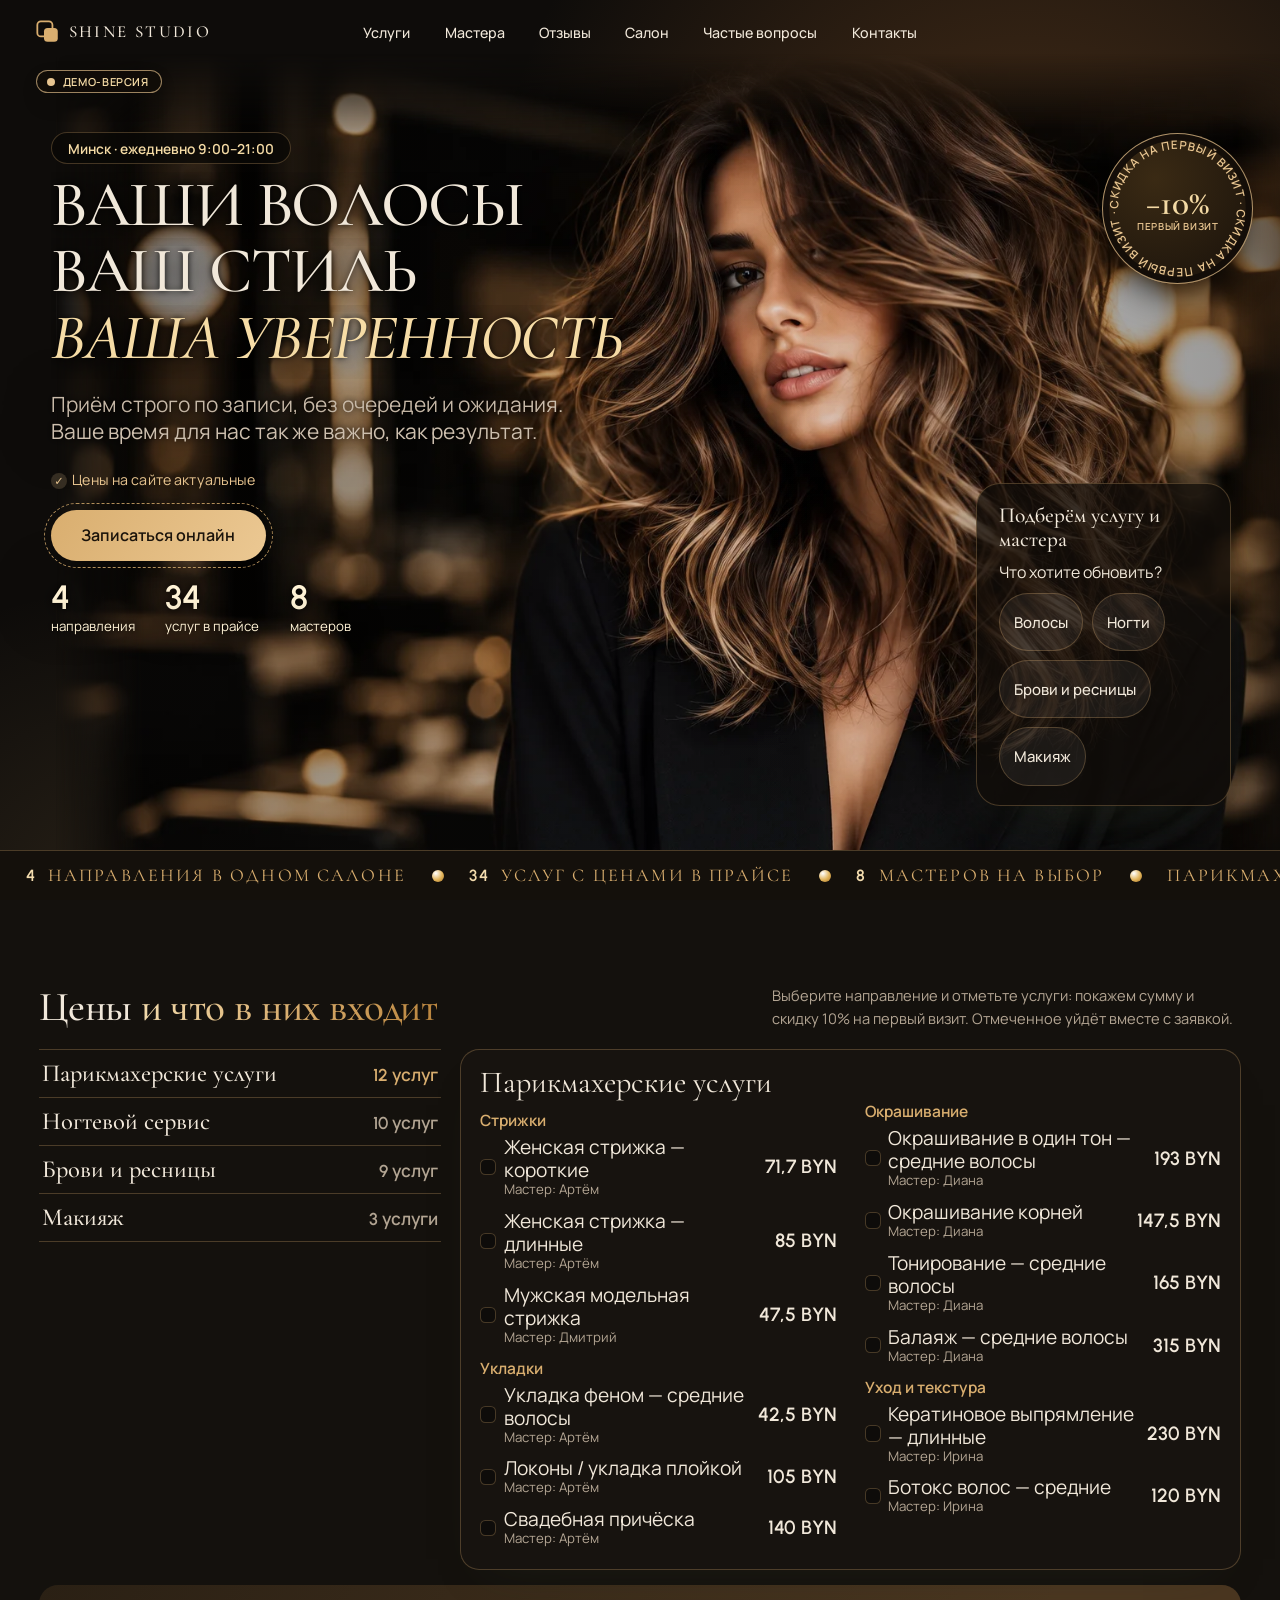
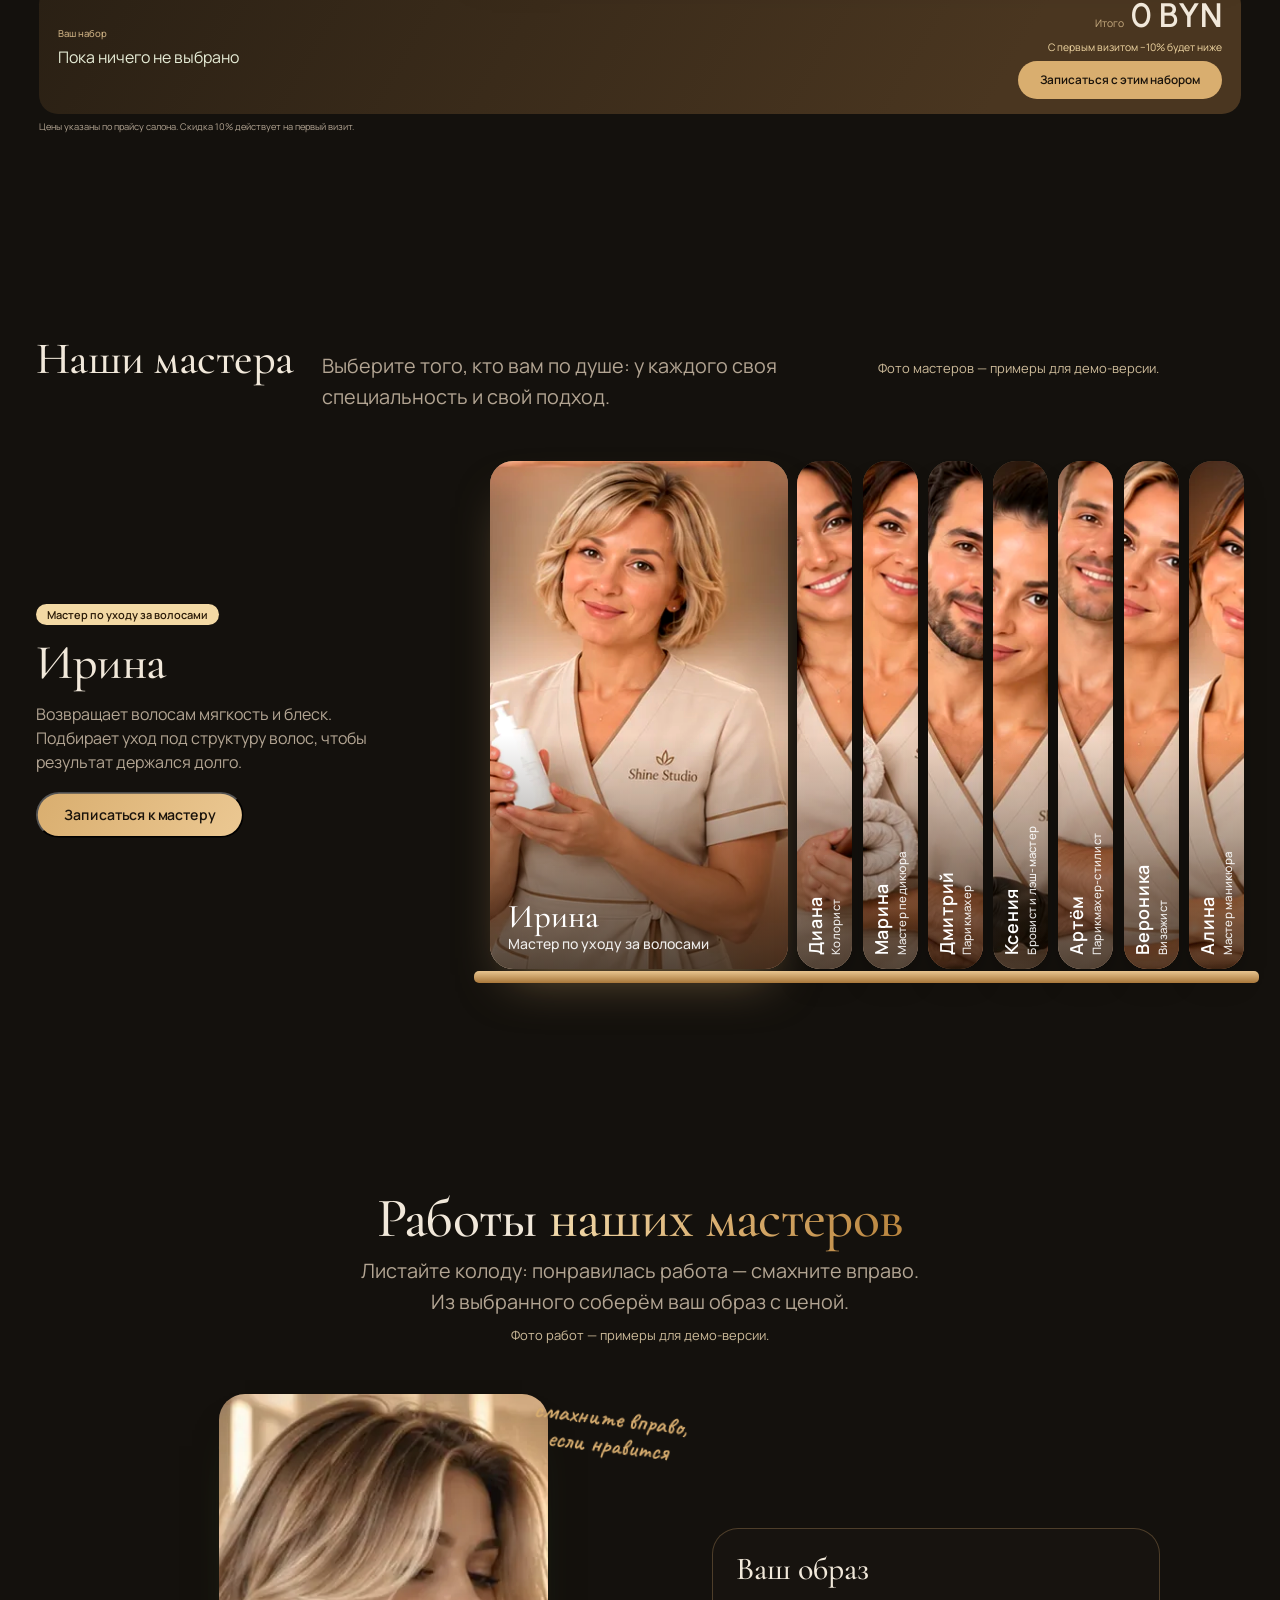
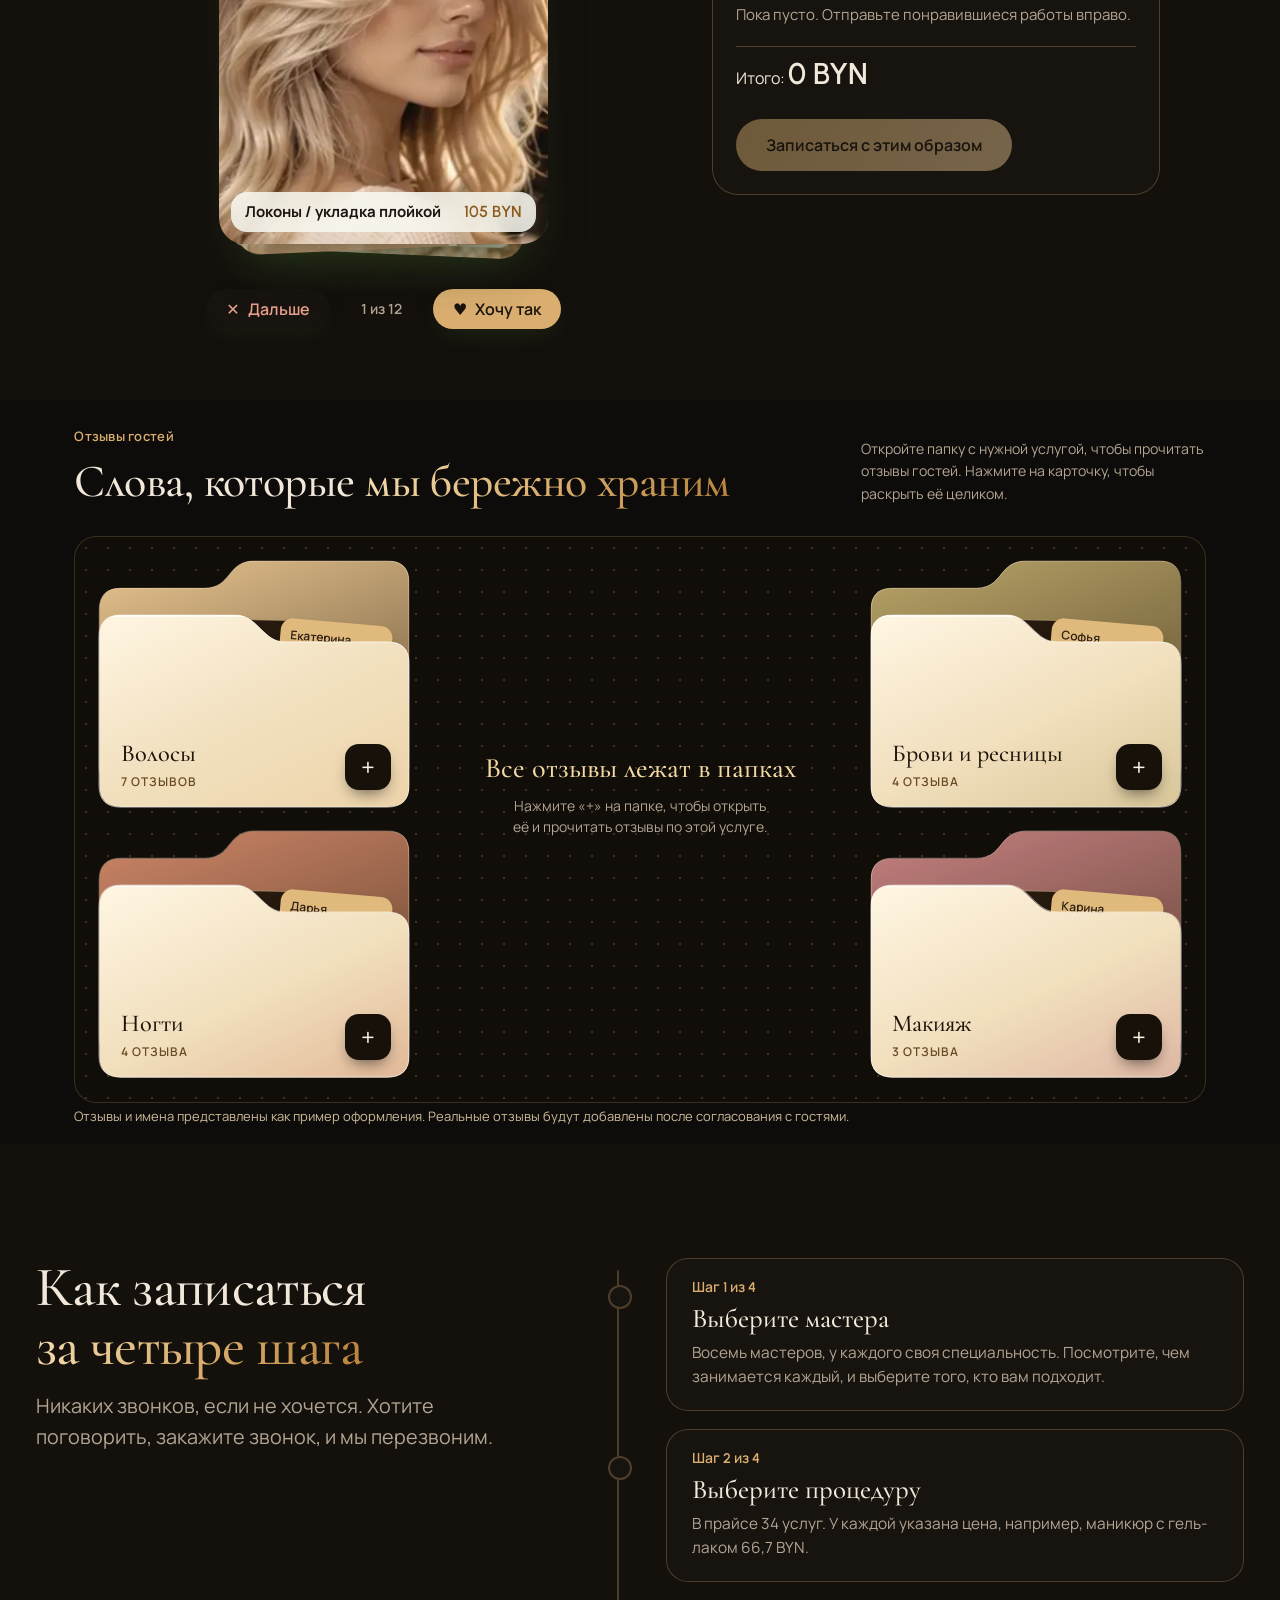
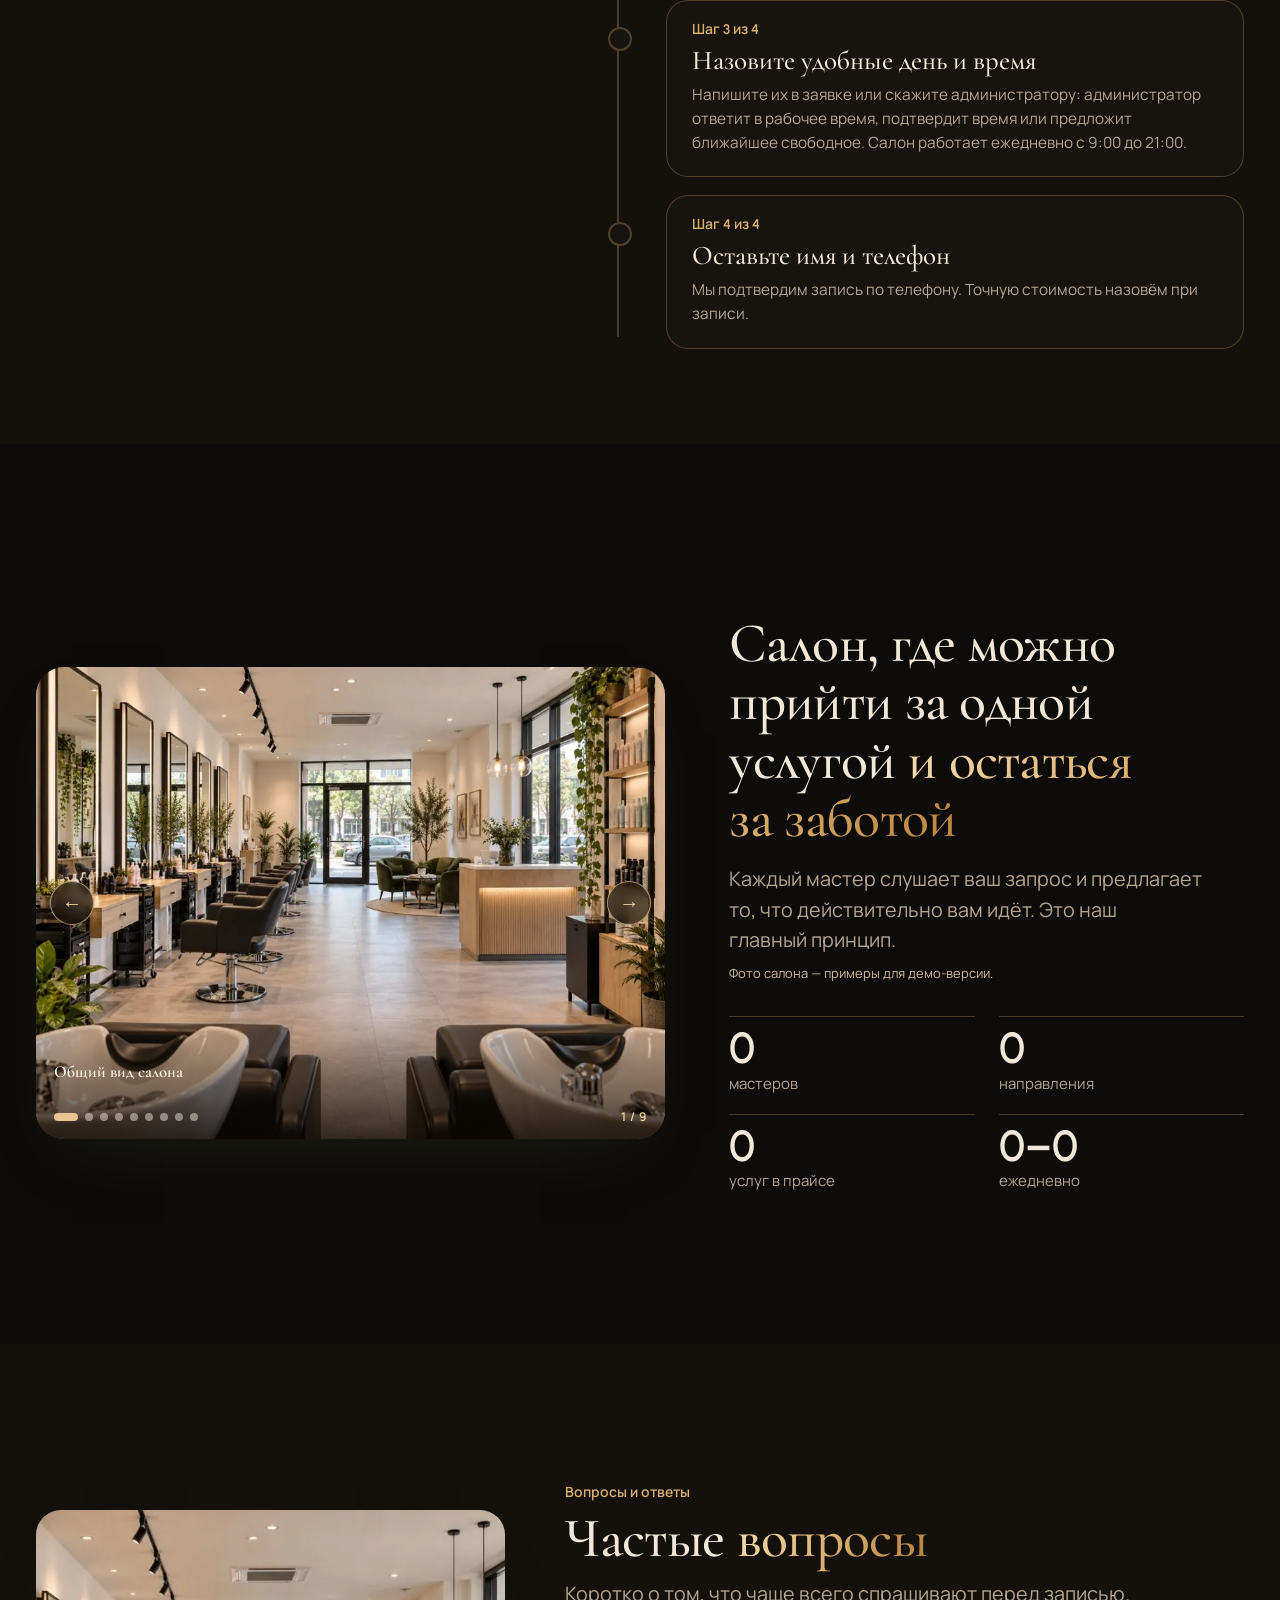
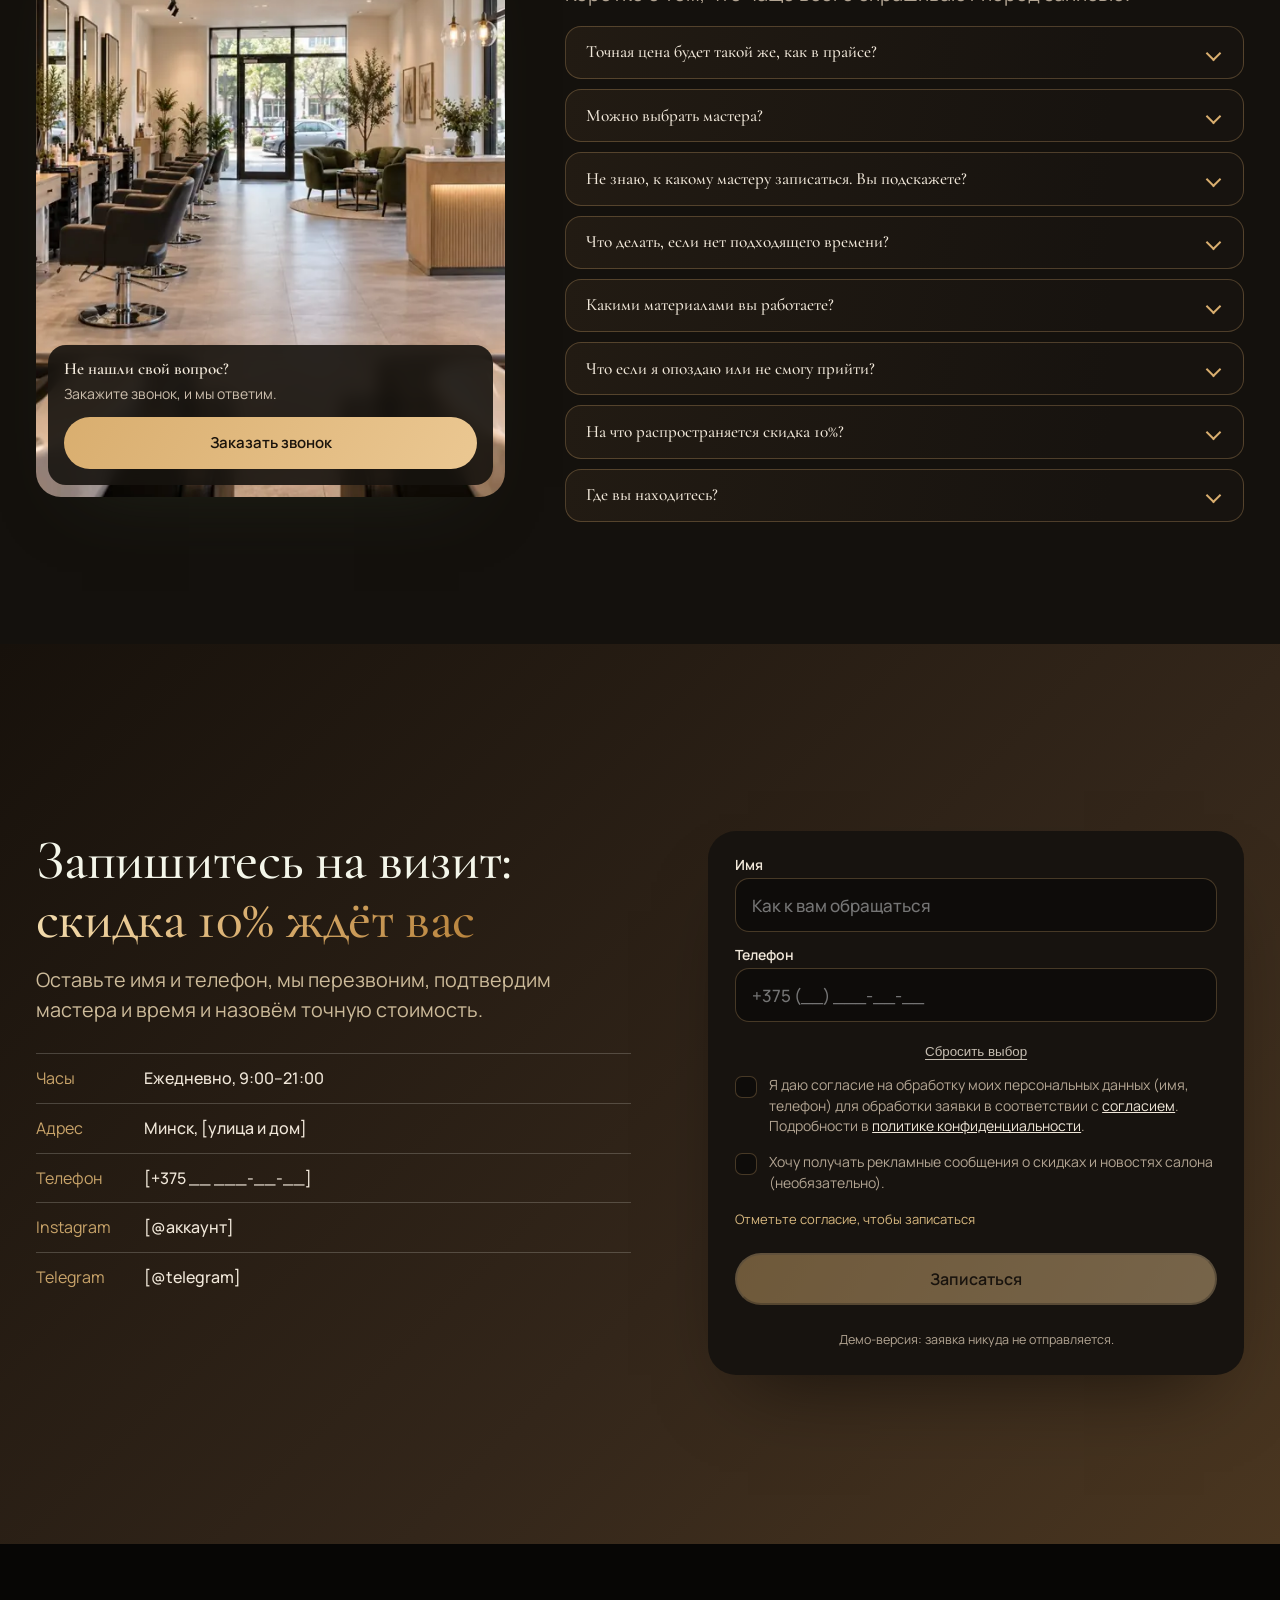
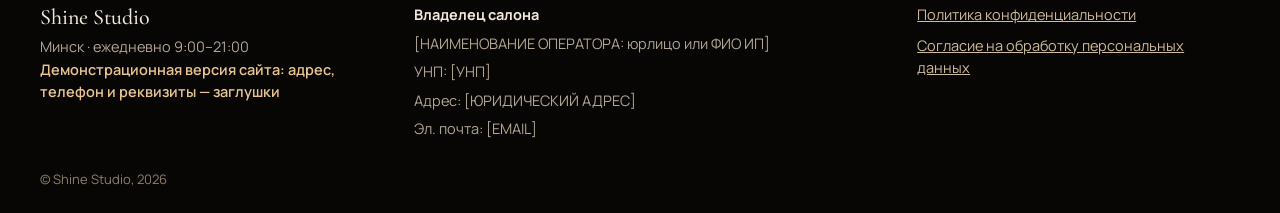
==== commit 8535fbc6: "Телефон: нижняя панель кнопок, стрелка наверх, демо-значок справа, блок подбора на первом экране, ко" ====
--- a/index.html
+++ b/index.html
@@ -10,7 +10,7 @@
 <main class="h5m"><div class="h5g"><div class="left"><span class="badge">Минск · ежедневно 9:00–21:00</span><h1 class="h1"><span class="s">Ваши волосы</span><span class="s">Ваш стиль</span><span class="s"><em>Ваша уверенность</em></span></h1>
 <p class="sub">Приём строго по записи, без очередей и ожидания. Ваше время для нас так же важно, как результат.</p>
 <p class="promo-t"><i aria-hidden="true">✓</i>Цены на сайте актуальные</p>
-<div class="cta-row"><span class="btn-wrap"><span class="ring"></span><a class="btn" href="#book"><span>Записаться онлайн</span></a></span><a class="link2" href="#prices">Смотреть услуги и цены</a><button type="button" class="link2 qz-m" data-qz>Подобрать услугу</button></div>
+<div class="cta-row"><span class="btn-wrap"><span class="ring"></span><a class="btn" href="#book"><span>Записаться онлайн</span></a></span><button type="button" class="link2 qz-m" data-qz>Подобрать услугу</button></div>
 <ul class="facts"><li><b data-count="4">4</b><span>направления</span></li><li><b data-count="34">34</b><span>услуг в прайсе</span></li><li><b data-count="8">8</b><span>мастеров</span></li></ul></div>
 <div class="stage" aria-label="Фото салона и мастеров">
  <div class="halo" aria-hidden="true"></div>
@@ -90,4 +90,4 @@
  <div class="req"><b>Владелец салона</b><span>[НАИМЕНОВАНИЕ ОПЕРАТОРА: юрлицо или ФИО ИП]</span><span>УНП: [УНП]</span><span>Адрес: [ЮРИДИЧЕСКИЙ АДРЕС]</span><span>Эл. почта: [EMAIL]</span></div>
  <div class="docs"><a href="privacy.html">Политика конфиденциальности</a><a href="consent.html">Согласие на обработку персональных данных</a></div></div>
  <p class="copy">© Shine Studio, 2026</p></footer>
-</main><script src="r/r.js"></script><script src="site/site.js"></script><aside class="demo-flag" role="note" aria-label="Демо-версия"><div class="demo-p" id="demoP" hidden><b>Демо-версия</b><span>Демонстрационная версия сайта. Отзывы и имена гостей — примеры, заявки никуда не отправляются.</span></div><button type="button" class="demo-b" aria-expanded="false" aria-controls="demoP"><i aria-hidden="true"></i>Демо-версия</button></aside><button type="button" class="totop" aria-label="Наверх, к началу сайта" hidden><svg viewBox="0 0 24 24" width="22" height="22" aria-hidden="true"><path d="M12 19V5M5 12l7-7 7 7" fill="none" stroke="currentColor" stroke-width="2" stroke-linecap="round" stroke-linejoin="round"/></svg></button></body></html>
+</main><script src="r/r.js"></script><script src="site/site.js"></script><div class="dock" role="navigation" aria-label="Быстрые действия"><a class="btn" href="#book"><span>Записаться онлайн</span></a><a class="dock-2" href="#prices">Услуги и цены</a></div><aside class="demo-flag" role="note" aria-label="Демо-версия"><div class="demo-p" id="demoP" hidden><b>Демо-версия</b><span>Демонстрационная версия сайта. Отзывы и имена гостей — примеры, заявки никуда не отправляются.</span></div><button type="button" class="demo-b" aria-expanded="false" aria-controls="demoP"><i aria-hidden="true"></i>Демо-версия</button></aside><button type="button" class="totop" aria-label="Наверх, к началу сайта" hidden><svg viewBox="0 0 24 24" width="22" height="22" aria-hidden="true"><path d="M12 19V5M5 12l7-7 7 7" fill="none" stroke="currentColor" stroke-width="2" stroke-linecap="round" stroke-linejoin="round"/></svg></button></body></html>
--- a/site/themes.css
+++ b/site/themes.css
@@ -1054,3 +1054,57 @@
   html.t1 .faq-ph img{aspect-ratio:16/10;height:auto;border-radius:20px;box-shadow:0 24px 50px -34px rgba(0,0,0,.8)}
   html.t1 .faq-ph figcaption{position:static;margin-top:10px;border-radius:18px;background:#17130f;border:1px solid var(--line);backdrop-filter:none;-webkit-backdrop-filter:none}
 }
+
+/* ===== Правки v96: телефон ===== */
+html.t1 .dock{display:none}
+@media (max-width:820px){
+  :root{--dock:64px}
+  /* нижняя панель: всегда на виду */
+  html.t1 .dock{position:fixed;left:0;right:0;bottom:0;z-index:700;display:flex;gap:10px;align-items:center;padding:8px 12px calc(8px + env(safe-area-inset-bottom,0px));background:rgba(15,12,8,.94);-webkit-backdrop-filter:blur(12px);backdrop-filter:blur(12px);border-top:1px solid var(--line);transition:transform .25s}
+  html.t1 .dock .btn{flex:1.3 1 0;min-height:46px;justify-content:center;font-size:15px;padding:0 12px}
+  html.t1 .dock-2{flex:1 1 0;min-height:46px;display:flex;align-items:center;justify-content:center;border:1.5px solid var(--accent);border-radius:999px;color:var(--accent);font:600 15px/1 var(--f-text);text-decoration:none;text-align:center;padding:0 10px}
+  html.t1 .dock-2:active{background:var(--accent);color:#1b1410}
+  html.t1.kb .dock{transform:translateY(110%)}
+  html.t1 body{padding-bottom:calc(var(--dock) + env(safe-area-inset-bottom,0px))}
+  /* стрелка «наверх» справа внизу над панелью */
+  html.t1 .totop{display:grid!important;right:12px;bottom:calc(var(--dock) + 14px + env(safe-area-inset-bottom,0px));width:46px;height:46px;z-index:710}
+  html.t1.kb .totop{display:none!important}
+  /* значок «Демо-версия» в правом верхнем углу */
+  html.t1 .demo-flag,html.t1.demo-min .demo-flag{top:max(8px,env(safe-area-inset-top,0px));left:auto;right:max(10px,env(safe-area-inset-right,0px));transform:none;align-items:flex-end;width:auto;max-width:calc(100vw - 20px)}
+  html.t1 .demo-b{padding:5px 11px 5px 9px;font-size:10.5px}
+  /* первый экран: кнопки уехали в нижнюю панель, блок подбора виден сразу */
+  html.t1 .h5 .cta-row{display:none}
+  html.t1 .h5 .l-c{display:block!important;position:absolute;left:4%;right:4%;width:auto;top:auto;bottom:0;z-index:6}
+  html.t1 .h5 .stage{height:clamp(300px,42svh,380px)}
+  html.t1 .h5 .act{padding:10px 12px;border-radius:16px 16px 0 0}
+  html.t1 .h5 .act .qz-top h3{font-size:16px}
+  html.t1 .h5 .left{margin-top:4px;gap:10px}
+  html.t1 .off-wheel{top:6px;bottom:auto;right:max(10px,calc(50% - 170px));width:78px}
+  html.t1 .h5 .figure{box-shadow:none}
+  /* запись: контакты ниже формы */
+  html.t1 .fin-w{display:flex;flex-direction:column;gap:16px}
+  html.t1 .fin-l{display:contents}
+  html.t1 .fin-l>h2{order:1}html.t1 .fin-l>.lead{order:2}
+  html.t1 .lead-form{order:3}
+  html.t1 .fin-l>.contacts{order:4;margin-top:6px}
+  /* вопросы: сначала список, потом «Не нашли свой вопрос» */
+  html.t1 .faq-w{display:flex;flex-direction:column}
+  html.t1 .faq-r{order:1}html.t1 .faq-ph{order:2;margin-top:18px}
+  /* компактные блоки, чтобы помещались на экране */
+  html.t1 .sec .lead{font-size:14px;line-height:1.45}
+  html.t1 .ex-note{display:inline-block;margin:4px 0 0;padding:2px 9px;border:1px solid var(--line);border-radius:999px;font-size:11px;line-height:1.5;color:#cdbb9a}
+  html.t1 .rf-head p{display:none}
+  html.t1 .gf-s .rf-head h2{font-size:30px;margin:4px 0 8px}
+  html.t1 .gf-desk{padding:10px;gap:10px}
+  html.t1 .gf-folder{height:clamp(104px,15svh,128px)}
+  html.t1 .gf-hint span{display:none}
+  html.t1 .gf-mid.empty .gf-tray{min-height:30px;margin-bottom:0}
+  html.t1 .gf-desk{gap:12px 10px}
+  html.t1 .gf-hint b{font-size:15px}
+  html.t1 .rf-disc{margin-top:8px;font-size:12px}
+  html.t1 .masters .mx-head .lead,html.t1 .works .head2 .lead{display:none}
+  html.t1 .masters .mx-acc{height:clamp(200px,31svh,270px)}
+  html.t1 .masters .mi h3{font-size:30px}
+  html.t1 .works .dk-stack{height:clamp(250px,40svh,360px)}
+  html.t1 .works .head2{margin-bottom:6px}
+}
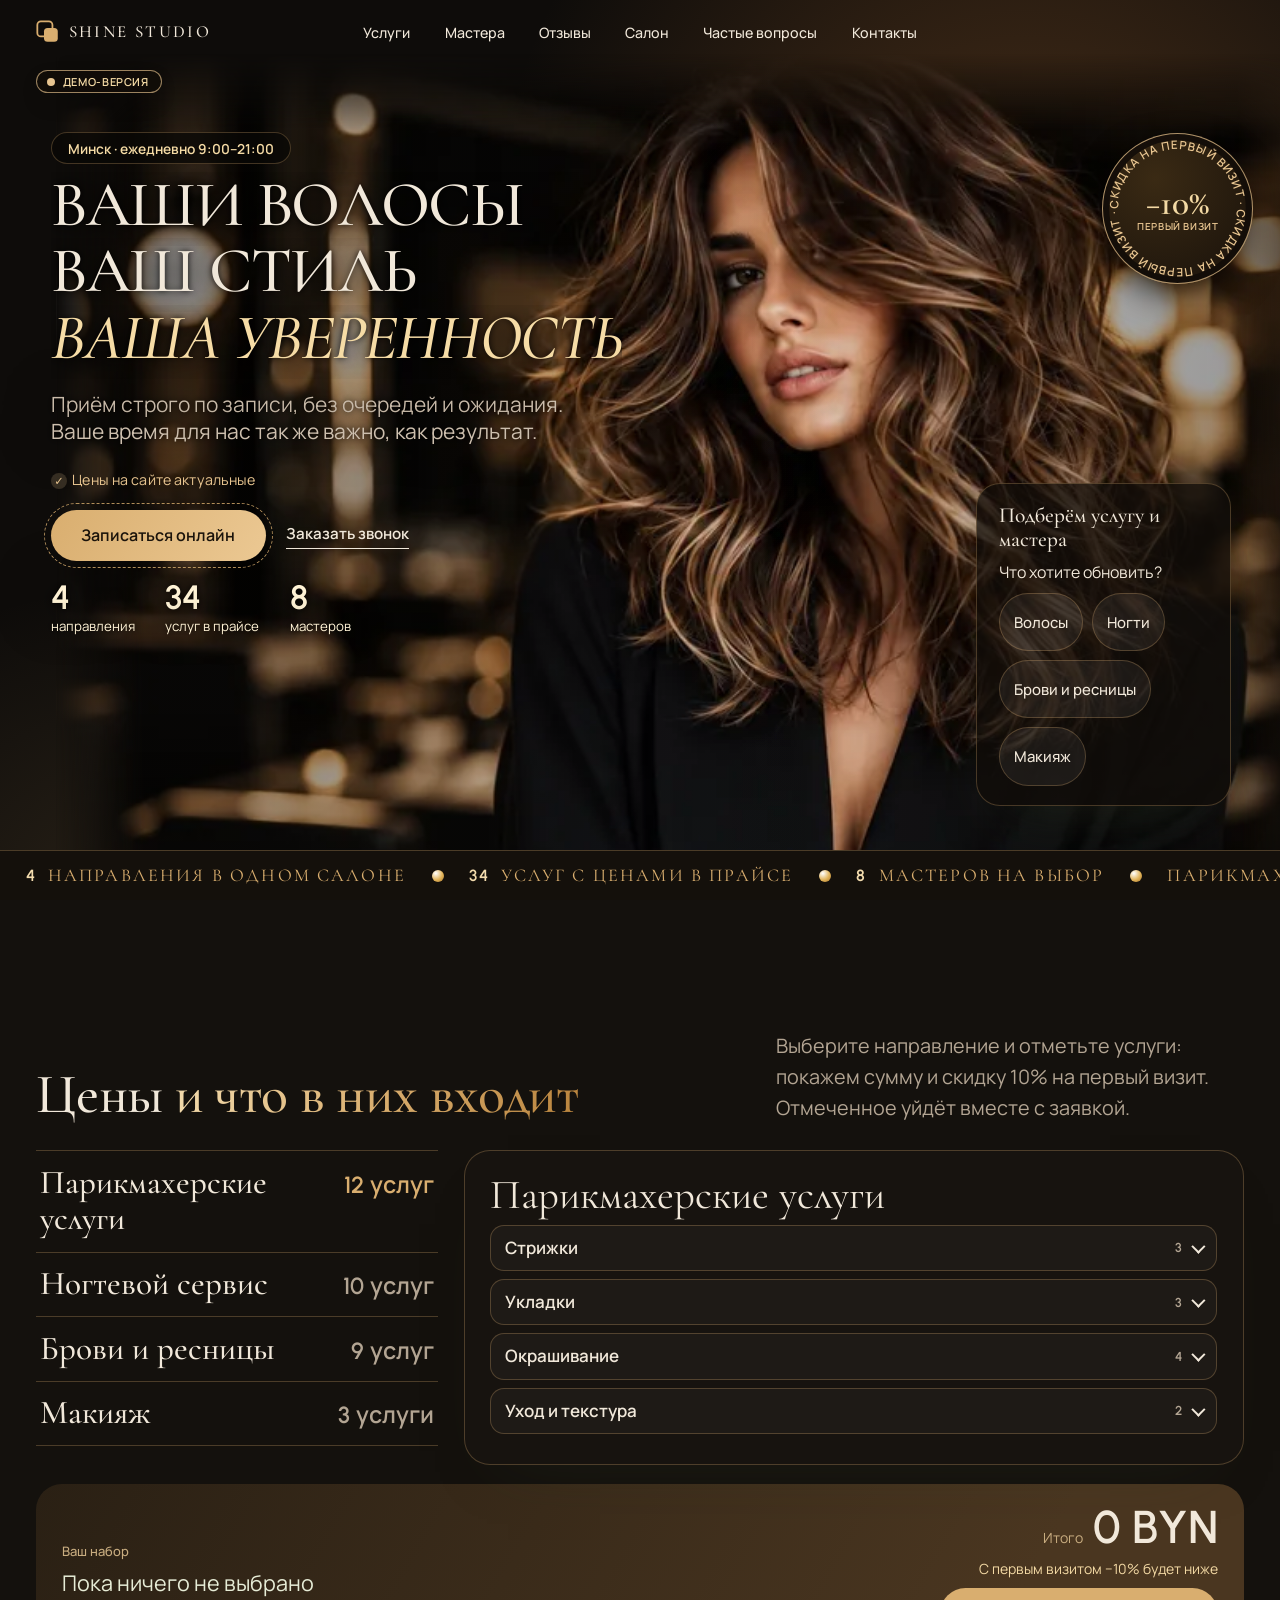
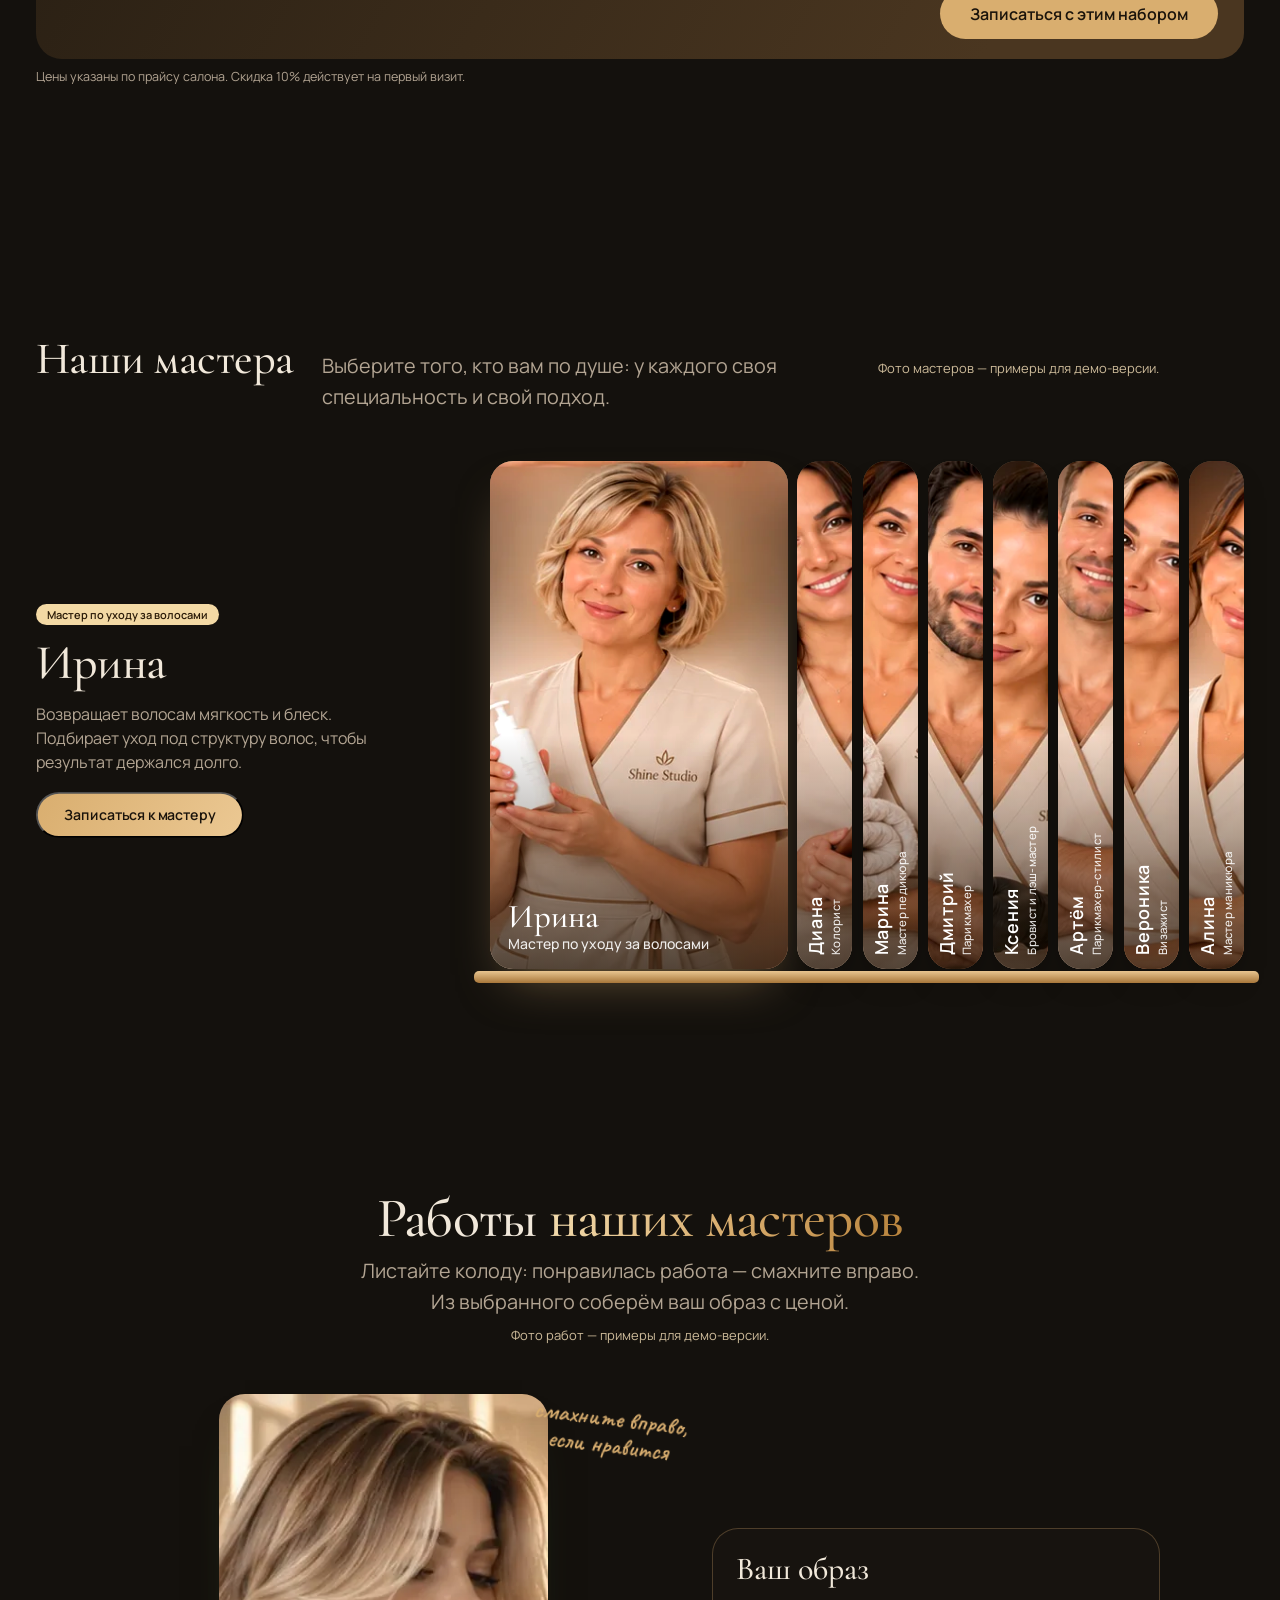
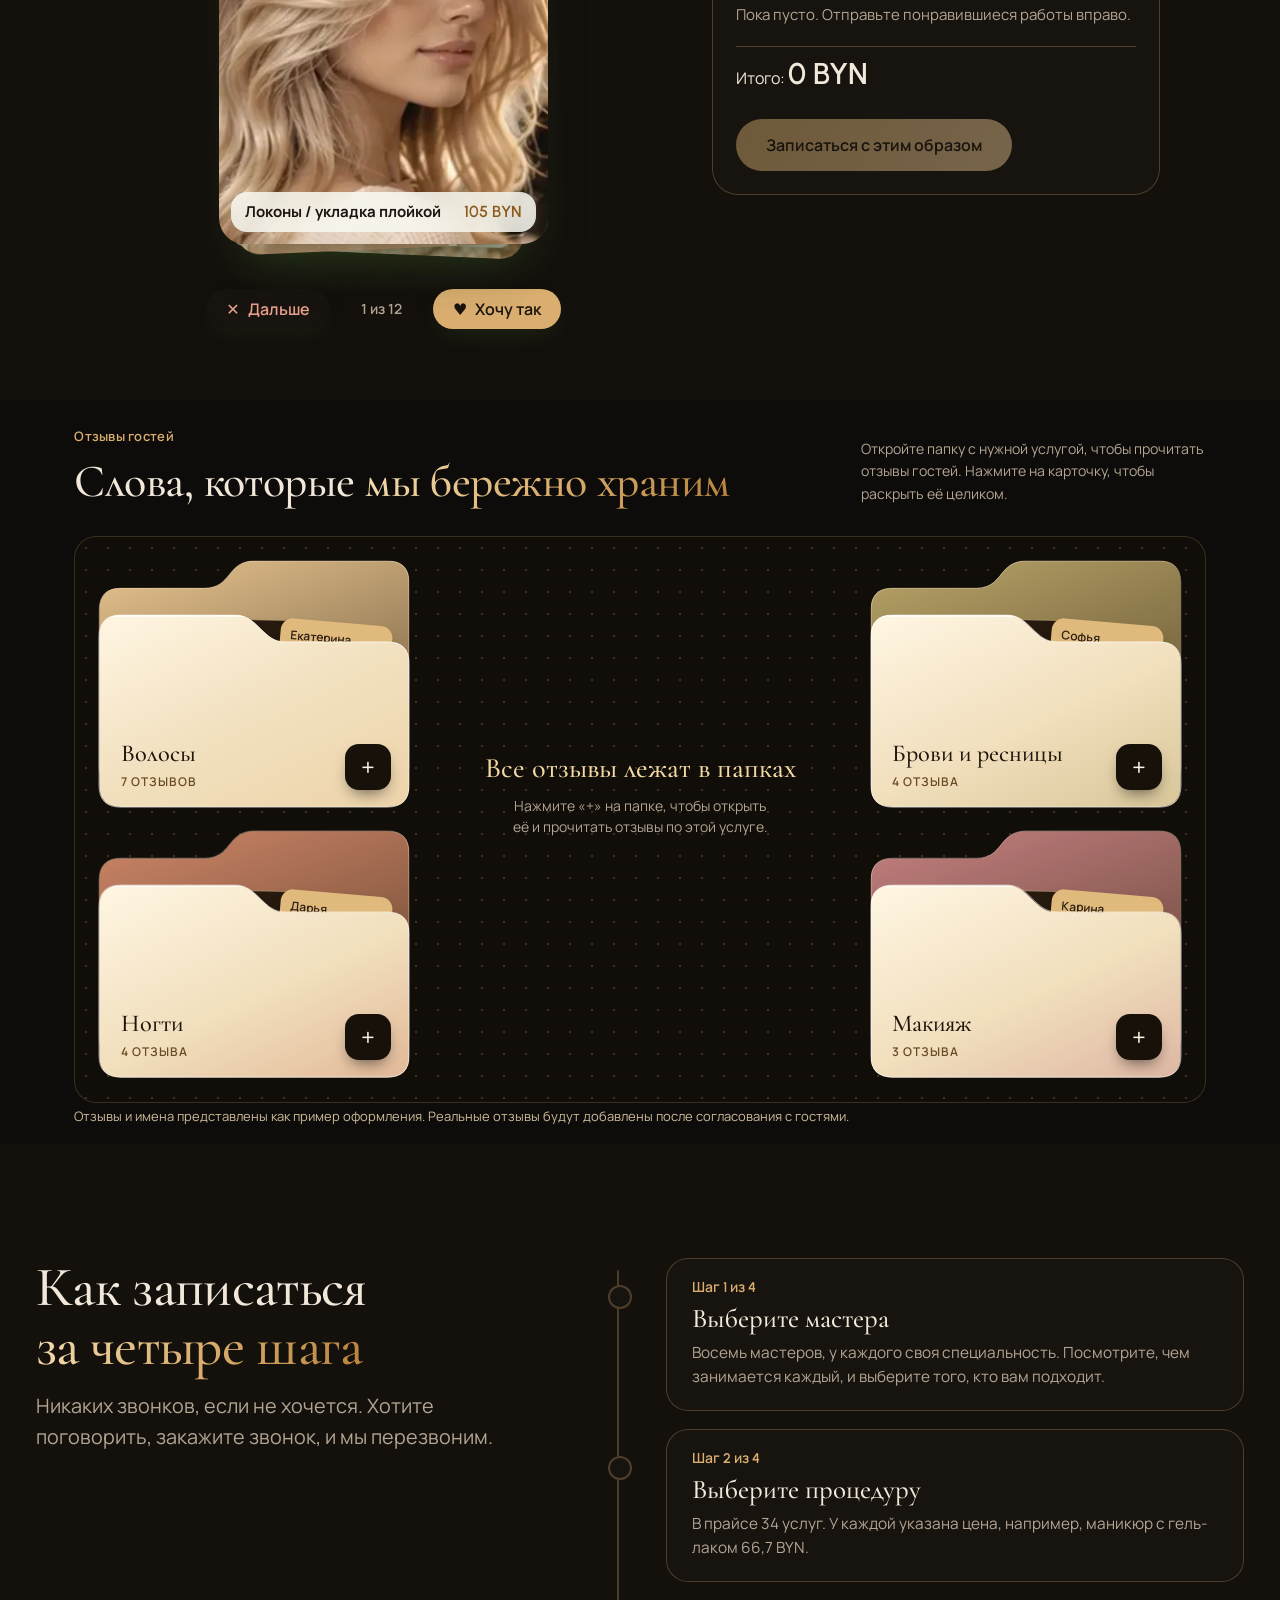
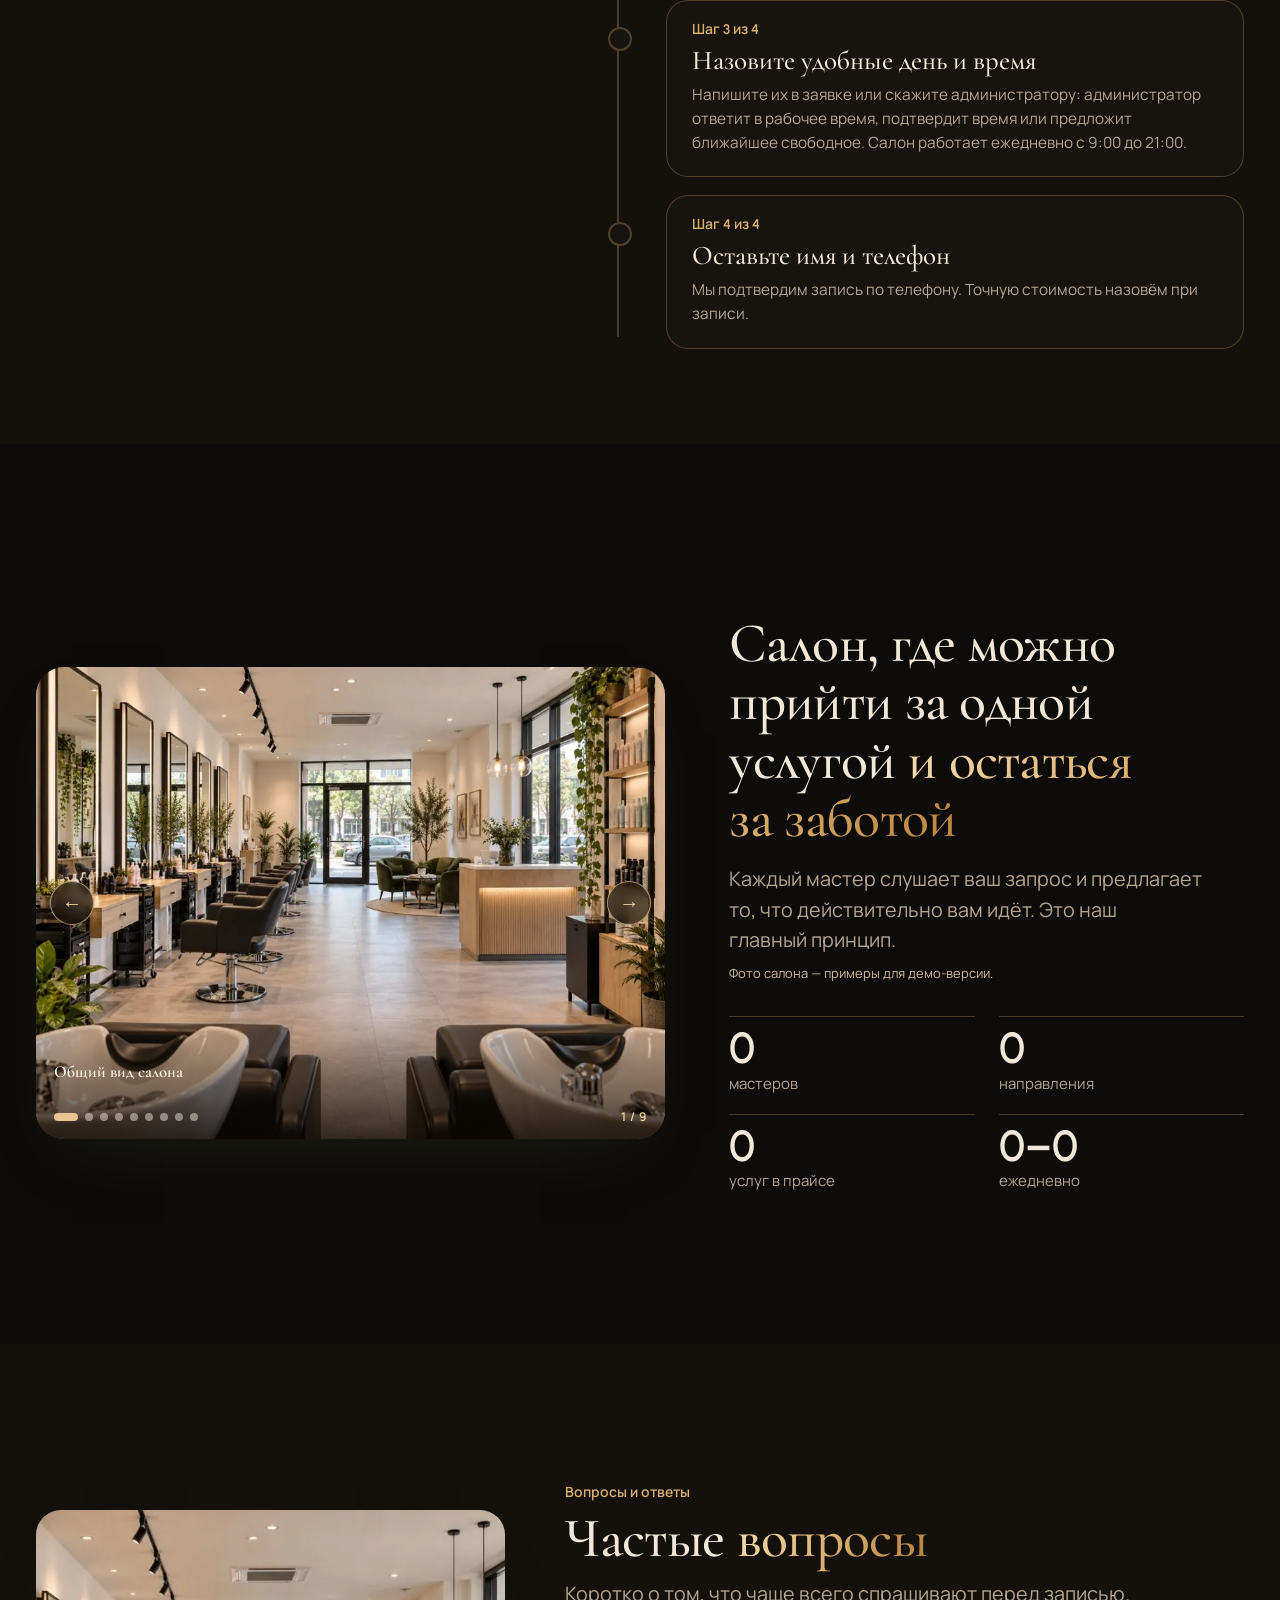
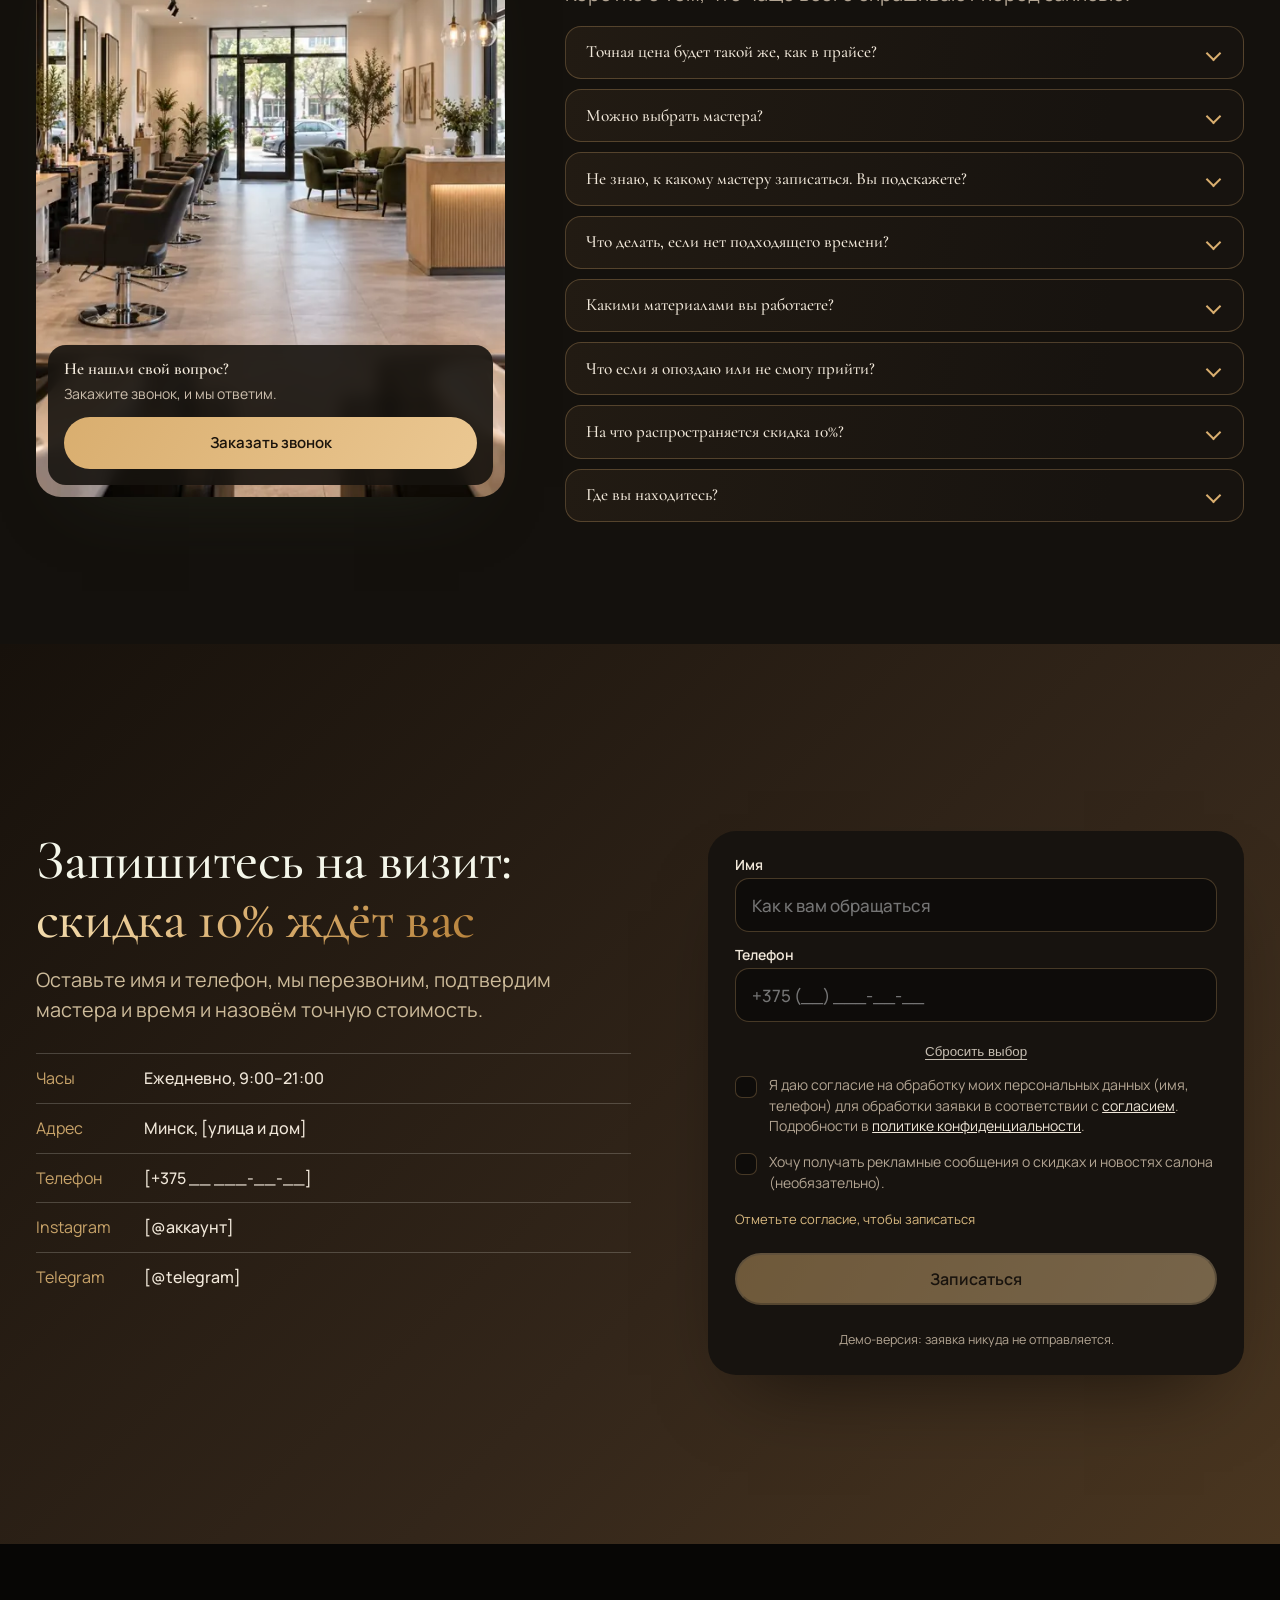
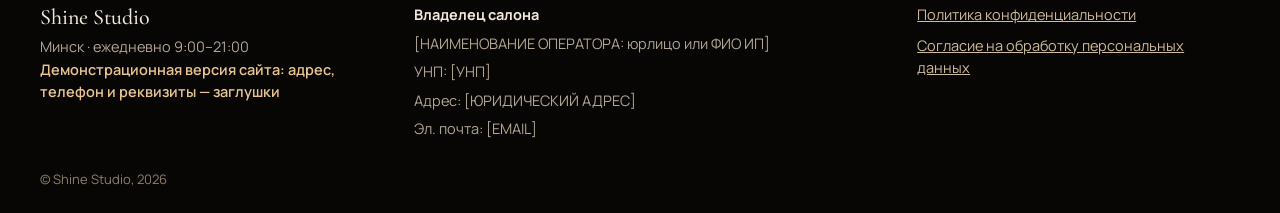
==== commit 74541572: "Быстрая загрузка на телефоне, подкатегории прайса, «Заказать звонок», блок подбора под бегущей строк" ====
--- a/index.html
+++ b/index.html
@@ -2,27 +2,27 @@
 <html lang="ru" class="intro t1"><head><meta charset="utf-8"><meta name="viewport" content="width=device-width,initial-scale=1">
 <title>Shine Studio — салон красоты в Минске (демо-версия)</title>
 <link rel="preconnect" href="https://fonts.googleapis.com"><link rel="preconnect" href="https://fonts.gstatic.com" crossorigin>
-<link href="https://fonts.googleapis.com/css2?family=Brygada+1918:ital,wght@0,400;0,500;1,400&family=Manrope:wght@400;500;600&family=Urbanist:wght@500;600&family=Caveat:wght@600&display=swap" rel="stylesheet">
-<link rel="stylesheet" href="r/r.css">
+<script>(function(){var l=document.createElement('link');l.rel='stylesheet';l.href='https://fonts.googleapis.com/css2?family=Brygada+1918:ital,wght@0,400;0,500;1,400&family=Manrope:wght@400;500;600&family=Urbanist:wght@500;600&family=Caveat:wght@600&family=Cormorant+Garamond:ital,wght@0,500;0,600;1,500&display=swap';document.head.appendChild(l)})()</script><noscript><link href="https://fonts.googleapis.com/css2?family=Brygada+1918:ital,wght@0,400;0,500;1,400&family=Manrope:wght@400;500;600&family=Urbanist:wght@500;600&family=Caveat:wght@600&family=Cormorant+Garamond:ital,wght@0,500;0,600;1,500&display=swap" rel="stylesheet"></noscript>
+<link rel="preload" as="image" href="assets/hero-hair-800.webp" imagesrcset="assets/hero-hair-800.webp 800w, assets/hero-hair.webp 1536w" imagesizes="(max-width:820px) 80vw, 58vw" fetchpriority="high"><link rel="stylesheet" href="r/r.css">
 <style>html.intro .top,html.intro .badge,html.intro .h1,html.intro .sub,html.intro .cta-row,html.intro .facts,html.intro .arc,html.intro .card,html.intro .act,html.intro .figure,html.intro .note{opacity:0}</style>
 <script>if(matchMedia('(prefers-reduced-motion: reduce)').matches)document.documentElement.classList.remove('intro');else setTimeout(function(){document.documentElement.classList.remove('intro')},5000)</script>
-<link href="https://fonts.googleapis.com/css2?family=Cormorant+Garamond:ital,wght@0,500;0,600;1,500&display=swap" rel="stylesheet"><link rel="stylesheet" href="site/site.css"><link rel="stylesheet" href="site/hero5.css"><link rel="stylesheet" href="site/themes.css"><script>document.documentElement.classList.add('js')</script></head><body><div class="hero h5" id="top"><div class="mesh" aria-hidden="true"><i class="b1"></i><i class="b2"></i><i class="b3"></i><i class="b4"></i></div><div class="grain"></div><header class="top"><div class="wrap"><a class="logo" href="#top" aria-label="Shine Studio"><svg viewBox="0 0 26 26" aria-hidden="true"><rect x="1.5" y="1.5" width="17" height="17" rx="4" fill="none" stroke="currentColor" stroke-width="2"/><rect x="9" y="9" width="15.5" height="15.5" rx="4" fill="#4A6A3A"/></svg><span>Shine Studio</span></a><nav aria-label="Основное"><ul class="menu"><li><a href="#prices">Услуги</a></li><li><a href="#masters">Мастера</a></li><li><a href="#reviews">Отзывы</a></li><li><a href="#about">Салон</a></li><li><a href="#faq">Частые вопросы</a></li><li><a href="#contacts">Контакты</a></li></ul></nav><a class="btn btn-sm" href="#book"><span>Записаться</span></a></div></header>
+<link rel="stylesheet" href="site/site.css"><link rel="stylesheet" href="site/hero5.css"><link rel="stylesheet" href="site/themes.css"><script>document.documentElement.classList.add('js')</script></head><body><div class="hero h5" id="top"><div class="mesh" aria-hidden="true"><i class="b1"></i><i class="b2"></i><i class="b3"></i><i class="b4"></i></div><div class="grain"></div><header class="top"><div class="wrap"><a class="logo" href="#top" aria-label="Shine Studio"><svg viewBox="0 0 26 26" aria-hidden="true"><rect x="1.5" y="1.5" width="17" height="17" rx="4" fill="none" stroke="currentColor" stroke-width="2"/><rect x="9" y="9" width="15.5" height="15.5" rx="4" fill="#4A6A3A"/></svg><span>Shine Studio</span></a><nav aria-label="Основное"><ul class="menu"><li><a href="#prices">Услуги</a></li><li><a href="#masters">Мастера</a></li><li><a href="#reviews">Отзывы</a></li><li><a href="#about">Салон</a></li><li><a href="#faq">Частые вопросы</a></li><li><a href="#contacts">Контакты</a></li></ul></nav><a class="btn btn-sm" href="#book"><span>Записаться</span></a></div></header>
 <main class="h5m"><div class="h5g"><div class="left"><span class="badge">Минск · ежедневно 9:00–21:00</span><h1 class="h1"><span class="s">Ваши волосы</span><span class="s">Ваш стиль</span><span class="s"><em>Ваша уверенность</em></span></h1>
 <p class="sub">Приём строго по записи, без очередей и ожидания. Ваше время для нас так же важно, как результат.</p>
 <p class="promo-t"><i aria-hidden="true">✓</i>Цены на сайте актуальные</p>
-<div class="cta-row"><span class="btn-wrap"><span class="ring"></span><a class="btn" href="#book"><span>Записаться онлайн</span></a></span><button type="button" class="link2 qz-m" data-qz>Подобрать услугу</button></div>
+<div class="cta-row"><span class="btn-wrap"><span class="ring"></span><a class="btn" href="#book"><span>Записаться онлайн</span></a></span><a class="link2" href="#book" data-call>Заказать звонок</a><button type="button" class="link2 qz-m" data-qz>Подобрать услугу</button></div>
 <ul class="facts"><li><b data-count="4">4</b><span>направления</span></li><li><b data-count="34">34</b><span>услуг в прайсе</span></li><li><b data-count="8">8</b><span>мастеров</span></li></ul></div>
 <div class="stage" aria-label="Фото салона и мастеров">
  <div class="halo" aria-hidden="true"></div>
  <div class="off-wheel" role="img" aria-label="Скидка 10% на первый визит"><svg viewBox="0 0 200 200" aria-hidden="true"><defs><path id="ow" d="M100,100 m-80,0 a80,80 0 1,1 160,0 a80,80 0 1,1 -160,0"/></defs><text><textPath href="#ow" textLength="500" lengthAdjust="spacing">скидка на первый визит · скидка на первый визит · </textPath></text></svg><span class="ow-c"><b>−10%</b><i>первый визит</i></span></div>
- <div class="l l-fig" data-d="14"><figure class="figure"><img src="assets/hero-hair.webp" width="1536" height="1024" alt="Девушка с волнистыми окрашенными волосами"></figure></div>
- <div class="l l-a" data-d="-30"><figure class="arch"><img src="assets/work-manikyur.webp" width="520" height="497" alt="Маникюр с гель-лаком"></figure></div>
- <div class="l l-b" data-d="34"><figure class="arch"><img src="assets/work-okrashivanie.webp" width="523" height="497" alt="Окрашивание волос"></figure></div>
- <div class="l l-d" data-d="-16"><div class="pic"><img src="assets/salon-resepshen-i-zona-ozhidaniya.webp" width="900" height="675" alt="Ресепшен салона"></div></div>
- <div class="l l-m" data-d="-22"><div class="mc"><img src="assets/master-artem.webp" alt="" width="414" height="518"><div><b>Артём</b><span>парикмахер-стилист</span></div></div></div>
+ <div class="l l-fig" data-d="14"><figure class="figure"><img src="assets/hero-hair-800.webp" srcset="assets/hero-hair-800.webp 800w, assets/hero-hair.webp 1536w" sizes="(max-width:820px) 80vw, 58vw" width="1536" height="1024" fetchpriority="high" decoding="async" alt="Девушка с волнистыми окрашенными волосами"></figure></div>
+ <div class="l l-a" data-d="-30"><figure class="arch"><img loading="lazy" decoding="async" src="assets/work-manikyur.webp" width="520" height="497" alt="Маникюр с гель-лаком"></figure></div>
+ <div class="l l-b" data-d="34"><figure class="arch"><img loading="lazy" decoding="async" src="assets/work-okrashivanie.webp" width="523" height="497" alt="Окрашивание волос"></figure></div>
+ <div class="l l-d" data-d="-16"><div class="pic"><img loading="lazy" decoding="async" src="assets/salon-resepshen-i-zona-ozhidaniya.webp" width="900" height="675" alt="Ресепшен салона"></div></div>
+ <div class="l l-m" data-d="-22"><div class="mc"><img loading="lazy" decoding="async" src="assets/master-artem.webp" alt="" width="414" height="518"><div><b>Артём</b><span>парикмахер-стилист</span></div></div></div>
  <div class="l l-s" data-d="22"><svg class="spin" viewBox="0 0 200 200" aria-hidden="true"><defs><path id="cp" d="M100,100 m-78,0 a78,78 0 1,1 156,0 a78,78 0 1,1 -156,0"/></defs><text><textPath href="#cp" textLength="482" lengthAdjust="spacing">Shine Studio · Минск · ежедневно 9:00–21:00 · </textPath></text></svg><div class="off10"><b>−10%</b><span>на первый визит</span></div></div>
  <div class="l l-c" data-d="-10"><aside class="act qz" aria-label="Подбор услуги и мастера"><div class="qz-top"><h3>Подберём услугу и мастера</h3><span>3 вопроса</span></div><p class="qz-q">Что хотите обновить?</p><div class="qz-o" id="qzTeaser"></div></aside></div>
-</div><nav class="qnav" aria-label="Быстрый доступ"><a href="#prices">Услуги</a><a href="#masters">Мастера</a><a href="#works">Работы</a><a href="#reviews">Отзывы</a><a href="#faq">Вопросы</a><a href="#contacts">Контакты</a></nav></div></main><div class="ticker" aria-label="4 направления, 34 услуг, 8 мастеров, ежедневно 9:00–21:00"><div class="tk-track" aria-hidden="true"><div class="tk-set"><span><b>4</b> направления в одном салоне</span><i></i><span><b>34</b> услуг с ценами в прайсе</span><i></i><span><b>8</b> мастеров на выбор</span><i></i><span>Парикмахерские услуги</span><i></i><span>Окрашивание и уход за волосами</span><i></i><span>Маникюр и педикюр</span><i></i><span>Брови и ресницы</span><i></i><span>Макияж</span><i></i><span><b>−10%</b> на первый визит</span><i></i><span>Онлайн-запись без звонков</span><i></i><span>Ежедневно 9:00–21:00</span><i></i><span>Минск</span><i></i></div><div class="tk-set"><span><b>4</b> направления в одном салоне</span><i></i><span><b>34</b> услуг с ценами в прайсе</span><i></i><span><b>8</b> мастеров на выбор</span><i></i><span>Парикмахерские услуги</span><i></i><span>Окрашивание и уход за волосами</span><i></i><span>Маникюр и педикюр</span><i></i><span>Брови и ресницы</span><i></i><span>Макияж</span><i></i><span><b>−10%</b> на первый визит</span><i></i><span>Онлайн-запись без звонков</span><i></i><span>Ежедневно 9:00–21:00</span><i></i><span>Минск</span><i></i></div></div></div></div><main id="content"><section class="sec price" id="prices" aria-labelledby="price-h"><div class="wrap-s">
+</div><nav class="qnav" aria-label="Быстрый доступ"><a href="#prices">Услуги</a><a href="#masters">Мастера</a><a href="#works">Работы</a><a href="#reviews">Отзывы</a><a href="#faq">Вопросы</a><a href="#contacts">Контакты</a></nav></div></main><div class="ticker" aria-label="4 направления, 34 услуг, 8 мастеров, ежедневно 9:00–21:00"><div class="tk-track" aria-hidden="true"><div class="tk-set"><span><b>4</b> направления в одном салоне</span><i></i><span><b>34</b> услуг с ценами в прайсе</span><i></i><span><b>8</b> мастеров на выбор</span><i></i><span>Парикмахерские услуги</span><i></i><span>Окрашивание и уход за волосами</span><i></i><span>Маникюр и педикюр</span><i></i><span>Брови и ресницы</span><i></i><span>Макияж</span><i></i><span><b>−10%</b> на первый визит</span><i></i><span>Онлайн-запись без звонков</span><i></i><span>Ежедневно 9:00–21:00</span><i></i><span>Минск</span><i></i></div><div class="tk-set"><span><b>4</b> направления в одном салоне</span><i></i><span><b>34</b> услуг с ценами в прайсе</span><i></i><span><b>8</b> мастеров на выбор</span><i></i><span>Парикмахерские услуги</span><i></i><span>Окрашивание и уход за волосами</span><i></i><span>Маникюр и педикюр</span><i></i><span>Брови и ресницы</span><i></i><span>Макияж</span><i></i><span><b>−10%</b> на первый визит</span><i></i><span>Онлайн-запись без звонков</span><i></i><span>Ежедневно 9:00–21:00</span><i></i><span>Минск</span><i></i></div></div></div></div><div class="qz-slot" id="qzSlot"></div><main id="content"><section class="sec price" id="prices" aria-labelledby="price-h"><div class="wrap-s">
  <div class="head2 rv-group"><h2 id="price-h" class="rv">Цены <em>и что в них входит</em></h2><p class="lead rv">Выберите направление и отметьте услуги: покажем сумму и скидку 10% на первый визит. Отмеченное уйдёт вместе с заявкой.</p></div>
  <div class="pr-grid rv">
   <div class="pr-tabs" role="tablist" aria-label="Направления"></div>
@@ -69,7 +69,7 @@
  </div>
 </div></section>
 <section class="sec faq" id="faq" aria-labelledby="faq-h"><div class="wrap-s faq-w">
-<figure class="faq-ph rv"><img src="assets/salon-obschiy-vid-salona.webp" width="900" height="675" alt="Интерьер салона Shine Studio" loading="lazy" decoding="async"><figcaption><b>Не нашли свой вопрос?</b><span>Закажите звонок, и мы ответим.</span><a class="btn" href="#book"><span>Заказать звонок</span></a></figcaption></figure>
+<figure class="faq-ph rv"><img src="assets/salon-obschiy-vid-salona.webp" width="900" height="675" alt="Интерьер салона Shine Studio" loading="lazy" decoding="async"><figcaption><b>Не нашли свой вопрос?</b><span>Закажите звонок, и мы ответим.</span><a class="btn" href="#book" data-call><span>Заказать звонок</span></a></figcaption></figure>
 <div class="faq-r"><p class="faq-k rv">Вопросы и ответы</p><h2 id="faq-h" class="rv">Частые <em>вопросы</em></h2><p class="lead rv">Коротко о том, что чаще всего спрашивают перед записью.</p><div class="fq-list"><div class="fq rv"><button type="button" class="fq-b" aria-expanded="false" aria-controls="fq0"><span>Точная цена будет такой же, как в прайсе?</span><i aria-hidden="true"></i></button><div class="fq-p" id="fq0" role="region"><div><p>В прайсе у каждой услуги указана цена. Итоговую стоимость мастер подтверждает при записи, до визита. На первый визит действует скидка 10%.</p></div></div></div><div class="fq rv"><button type="button" class="fq-b" aria-expanded="false" aria-controls="fq1"><span>Можно выбрать мастера?</span><i aria-hidden="true"></i></button><div class="fq-p" id="fq1" role="region"><div><p>Да. При записи сначала выбираете мастера, потом процедуру, день и время. У каждого мастера свои рабочие дни, и в записи показаны только они.</p></div></div></div><div class="fq rv"><button type="button" class="fq-b" aria-expanded="false" aria-controls="fq2"><span>Не знаю, к какому мастеру записаться. Вы подскажете?</span><i aria-hidden="true"></i></button><div class="fq-p" id="fq2" role="region"><div><p>Конечно. Это совсем не обязательно решать заранее. Оставьте заявку и коротко напишите, что хотите изменить: волосы, цвет, уход, маникюр или педикюр. Мы подскажем, кто из мастеров занимается нужным направлением, и предложим удобное время. А пока можно познакомиться со всеми восемью на сайте: у каждого есть фото, специальность и свой подход.</p></div></div></div><div class="fq rv"><button type="button" class="fq-b" aria-expanded="false" aria-controls="fq3"><span>Что делать, если нет подходящего времени?</span><i aria-hidden="true"></i></button><div class="fq-p" id="fq3" role="region"><div><p>Закажите звонок: оставьте имя и телефон, мы перезвоним и подберём время вместе. Салон работает ежедневно с 9:00 до 21:00.</p></div></div></div><div class="fq rv"><button type="button" class="fq-b" aria-expanded="false" aria-controls="fq4"><span>Какими материалами вы работаете?</span><i aria-hidden="true"></i></button><div class="fq-p" id="fq4" role="region"><div><p>Мы работаем только с проверенными брендами. Названия брендов по каждому направлению назовёт администратор при записи.</p></div></div></div><div class="fq rv"><button type="button" class="fq-b" aria-expanded="false" aria-controls="fq5"><span>Что если я опоздаю или не смогу прийти?</span><i aria-hidden="true"></i></button><div class="fq-p" id="fq5" role="region"><div><p>Перенести или отменить запись можно по телефону салона заранее.</p></div></div></div><div class="fq rv"><button type="button" class="fq-b" aria-expanded="false" aria-controls="fq6"><span>На что распространяется скидка 10%?</span><i aria-hidden="true"></i></button><div class="fq-p" id="fq6" role="region"><div><p>Скидка действует на первый визит. Она относится к любым услугам из прайса и не суммируется с другими акциями. Условия в демо-версии примерные.</p></div></div></div><div class="fq rv"><button type="button" class="fq-b" aria-expanded="false" aria-controls="fq8"><span>Где вы находитесь?</span><i aria-hidden="true"></i></button><div class="fq-p" id="fq8" role="region"><div><p>Минск, [улица и дом] Маршрут можно построить в Яндекс Картах.</p></div></div></div></div></div></div></section><section class="sec final" id="book" aria-labelledby="book-h"><div class="wrap-s fin-w">
  <div class="fin-l rv-group"><h2 id="book-h" class="rv">Запишитесь на визит: <em>скидка 10% ждёт вас</em></h2><p class="lead rv">Оставьте имя и телефон, мы перезвоним, подтвердим мастера и время и назовём точную стоимость.</p>
   <ul class="contacts rv" id="contacts"><li><span>Часы</span><b>Ежедневно, 9:00–21:00</b></li><li><span>Адрес</span><b>Минск, [улица и дом]</b></li><li><span>Телефон</span><b>[+375 __ ___-__-__]</b></li><li><span>Instagram</span><b>[@аккаунт]</b></li><li><span>Telegram</span><b>[@telegram]</b></li></ul></div>
@@ -90,4 +90,4 @@
  <div class="req"><b>Владелец салона</b><span>[НАИМЕНОВАНИЕ ОПЕРАТОРА: юрлицо или ФИО ИП]</span><span>УНП: [УНП]</span><span>Адрес: [ЮРИДИЧЕСКИЙ АДРЕС]</span><span>Эл. почта: [EMAIL]</span></div>
  <div class="docs"><a href="privacy.html">Политика конфиденциальности</a><a href="consent.html">Согласие на обработку персональных данных</a></div></div>
  <p class="copy">© Shine Studio, 2026</p></footer>
-</main><script src="r/r.js"></script><script src="site/site.js"></script><div class="dock" role="navigation" aria-label="Быстрые действия"><a class="btn" href="#book"><span>Записаться онлайн</span></a><a class="dock-2" href="#prices">Услуги и цены</a></div><aside class="demo-flag" role="note" aria-label="Демо-версия"><div class="demo-p" id="demoP" hidden><b>Демо-версия</b><span>Демонстрационная версия сайта. Отзывы и имена гостей — примеры, заявки никуда не отправляются.</span></div><button type="button" class="demo-b" aria-expanded="false" aria-controls="demoP"><i aria-hidden="true"></i>Демо-версия</button></aside><button type="button" class="totop" aria-label="Наверх, к началу сайта" hidden><svg viewBox="0 0 24 24" width="22" height="22" aria-hidden="true"><path d="M12 19V5M5 12l7-7 7 7" fill="none" stroke="currentColor" stroke-width="2" stroke-linecap="round" stroke-linejoin="round"/></svg></button></body></html>
+</main><script src="r/r.js"></script><script src="site/site.js"></script><div class="dock" role="navigation" aria-label="Быстрые действия"><a class="btn" href="#book"><span>Записаться онлайн</span></a><a class="dock-2" href="#book" data-call>Заказать звонок</a></div><aside class="demo-flag" role="note" aria-label="Демо-версия"><div class="demo-p" id="demoP" hidden><b>Демо-версия</b><span>Демонстрационная версия сайта. Отзывы и имена гостей — примеры, заявки никуда не отправляются.</span></div><button type="button" class="demo-b" aria-expanded="false" aria-controls="demoP"><i aria-hidden="true"></i>Демо-версия</button></aside><button type="button" class="totop" aria-label="Наверх, к началу сайта" hidden><svg viewBox="0 0 24 24" width="22" height="22" aria-hidden="true"><path d="M12 19V5M5 12l7-7 7 7" fill="none" stroke="currentColor" stroke-width="2" stroke-linecap="round" stroke-linejoin="round"/></svg></button></body></html>
--- a/site/themes.css
+++ b/site/themes.css
@@ -1074,10 +1074,13 @@
   html.t1 .demo-b{padding:5px 11px 5px 9px;font-size:10.5px}
   /* первый экран: кнопки уехали в нижнюю панель, блок подбора виден сразу */
   html.t1 .h5 .cta-row{display:none}
-  html.t1 .h5 .l-c{display:block!important;position:absolute;left:4%;right:4%;width:auto;top:auto;bottom:0;z-index:6}
-  html.t1 .h5 .stage{height:clamp(300px,42svh,380px)}
-  html.t1 .h5 .act{padding:10px 12px;border-radius:16px 16px 0 0}
-  html.t1 .h5 .act .qz-top h3{font-size:16px}
+  html.t1 .stage>.l-c{display:none!important}
+  html.t1 .h5 .stage{height:clamp(250px,34svh,320px)}
+  html.t1 .h5 .l{animation:none!important}
+  html.t1 .qz-slot{display:block;padding:16px 16px 0;background:var(--bg)}
+  html.t1 .qz-slot .l-c{position:static!important;display:block!important;left:auto;right:auto;top:auto;bottom:auto;width:auto;min-width:0;margin:0;translate:none;animation:none;opacity:1;filter:none}
+  html.t1 .qz-slot .act{position:relative;width:100%;padding:14px 16px;border-radius:18px;background:#17130f;border:1px solid var(--line);color:var(--ink);box-shadow:none;-webkit-backdrop-filter:none;backdrop-filter:none}
+  html.t1 .qz-slot .qz-top h3{font-size:18px}
   html.t1 .h5 .left{margin-top:4px;gap:10px}
   html.t1 .off-wheel{top:6px;bottom:auto;right:max(10px,calc(50% - 170px));width:78px}
   html.t1 .h5 .figure{box-shadow:none}
@@ -1108,3 +1111,23 @@
   html.t1 .works .dk-stack{height:clamp(250px,40svh,360px)}
   html.t1 .works .head2{margin-bottom:6px}
 }
+
+/* ===== v97: подкатегории прайса, «Заказать звонок», подсветка формы ===== */
+@media (min-width:821px){html.t1 .qz-slot{display:none}}
+html.t1 .pr-grp{margin:0 0 8px}
+html.t1 .pr-grp .pr-gt{all:unset;box-sizing:border-box;width:100%;display:flex;justify-content:space-between;align-items:center;gap:10px;margin:0;padding:12px 14px;border:1px solid var(--line);border-radius:14px;background:rgba(255,255,255,.03);color:var(--ink);font:600 15px/1.2 var(--f-text);cursor:pointer;transition:background .2s,border-color .2s}
+html.t1 .pr-grp .pr-gt:hover{background:rgba(217,174,111,.1)}
+html.t1 .pr-grp .pr-gt:focus-visible{outline:2px solid var(--accent);outline-offset:2px}
+html.t1 .pr-grp.open .pr-gt{border-color:var(--accent);color:var(--accent-h)}
+html.t1 .pr-gc{margin-left:auto;font:600 13px/1 var(--f-num);color:var(--muted);white-space:nowrap}
+html.t1 .pr-grp.open .pr-gc{color:var(--accent)}
+html.t1 .pr-gt::after{content:"";flex:none;width:8px;height:8px;border-right:2px solid currentColor;border-bottom:2px solid currentColor;transform:rotate(45deg) translateY(-2px);transition:transform .25s}
+html.t1 .pr-grp.open .pr-gt::after{transform:rotate(-135deg) translateY(-2px)}
+html.t1 .pr-gb[hidden]{display:none!important}
+html.t1 .pr-gb{padding-top:4px}
+html.t1 .lead-form.pulse{animation:formPulse 1.5s ease-out}
+@keyframes formPulse{0%{box-shadow:0 0 0 0 rgba(217,174,111,.75)}70%{box-shadow:0 0 0 18px rgba(217,174,111,0)}100%{box-shadow:0 0 0 0 rgba(217,174,111,0)}}
+@media (prefers-reduced-motion:reduce){html.t1 .lead-form.pulse{animation:none}}
+@media (min-width:821px){html.t1 .h5 .cta-row .link2{white-space:nowrap}}
+@media (max-width:820px){html.t1 .pr-panel h3{display:none}html.t1 .pr-grid{align-items:stretch}html.t1 .pr-panel{width:100%;box-sizing:border-box}html.t1 .pr-cols{columns:1}html.t1 .hero{min-height:calc(100svh - var(--dock))}}
+@media (min-width:821px){html.t1 .pr-cols{columns:1}html.t1 .pr-grp .pr-gt{font-size:clamp(14px,2svh,17px)}html.t1 .pr-gb .pr-row{padding-top:clamp(6px,1.2svh,10px);padding-bottom:clamp(6px,1.2svh,10px)}}
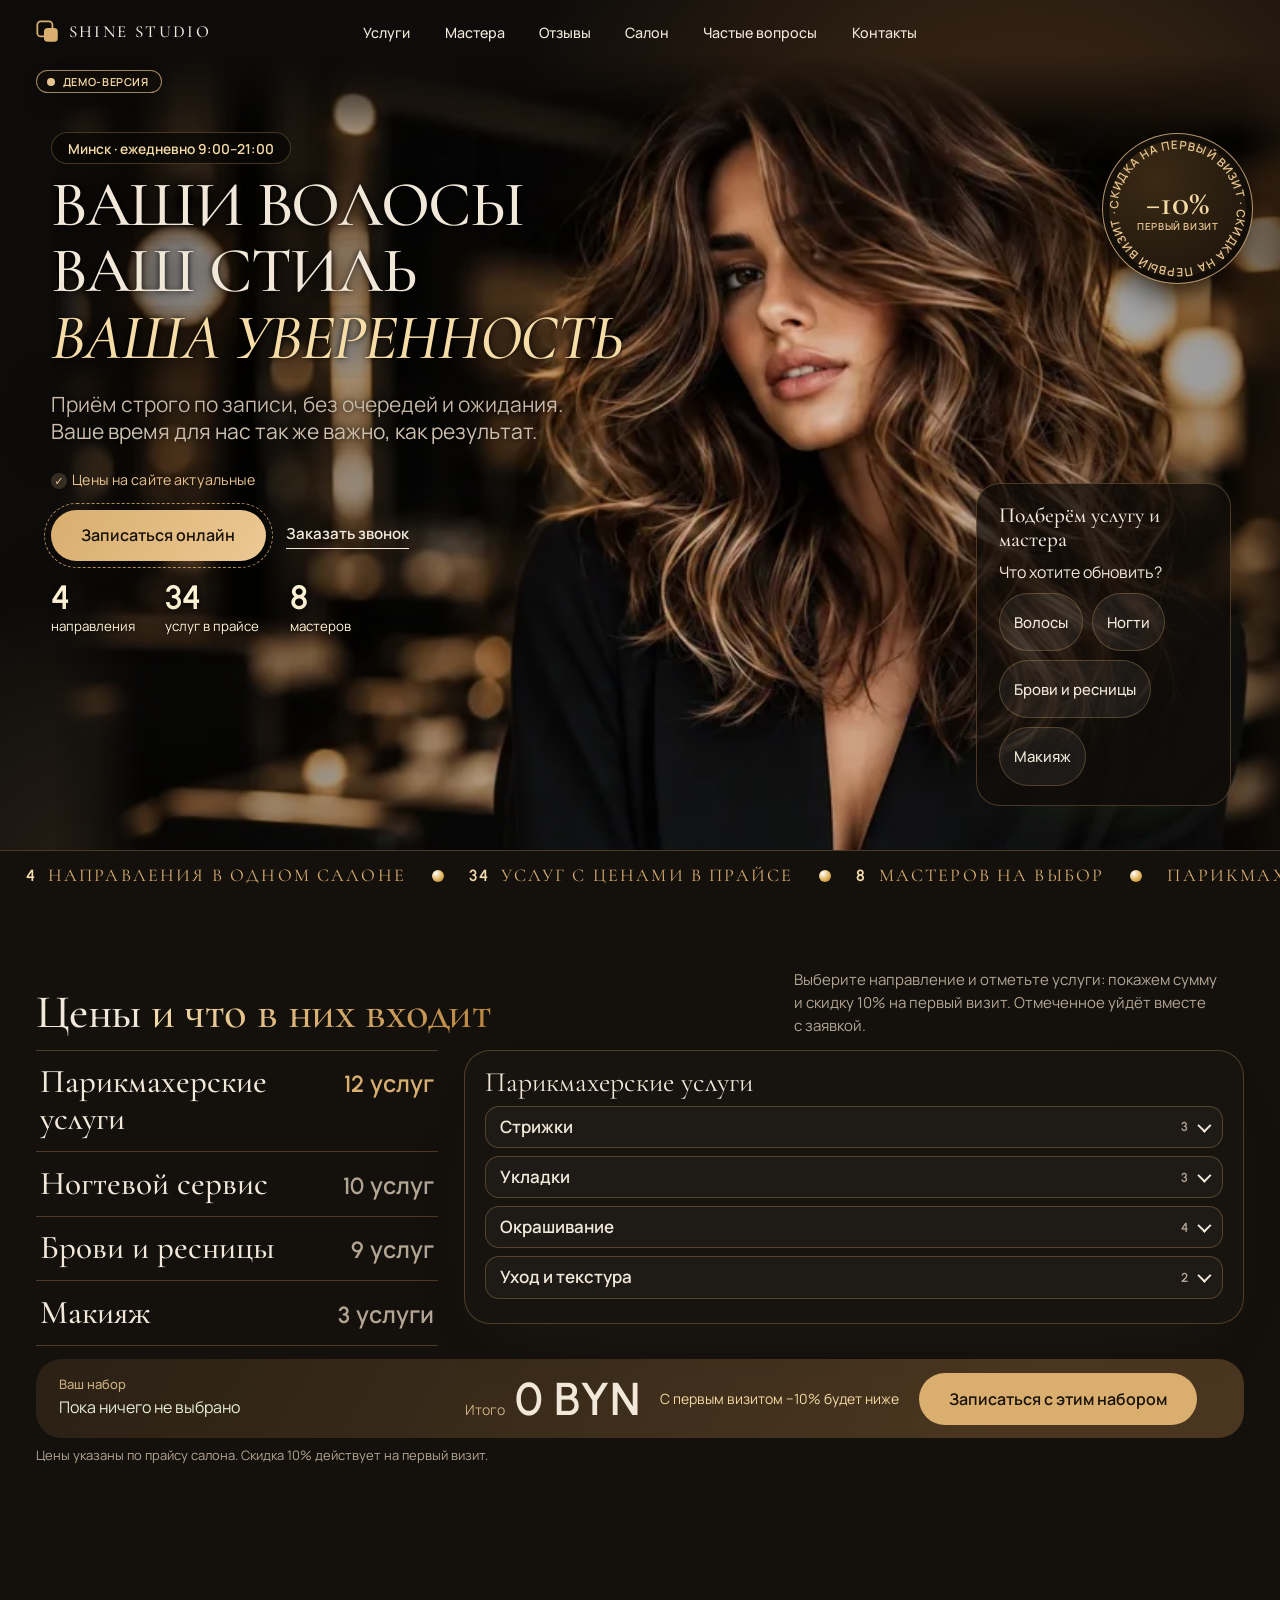
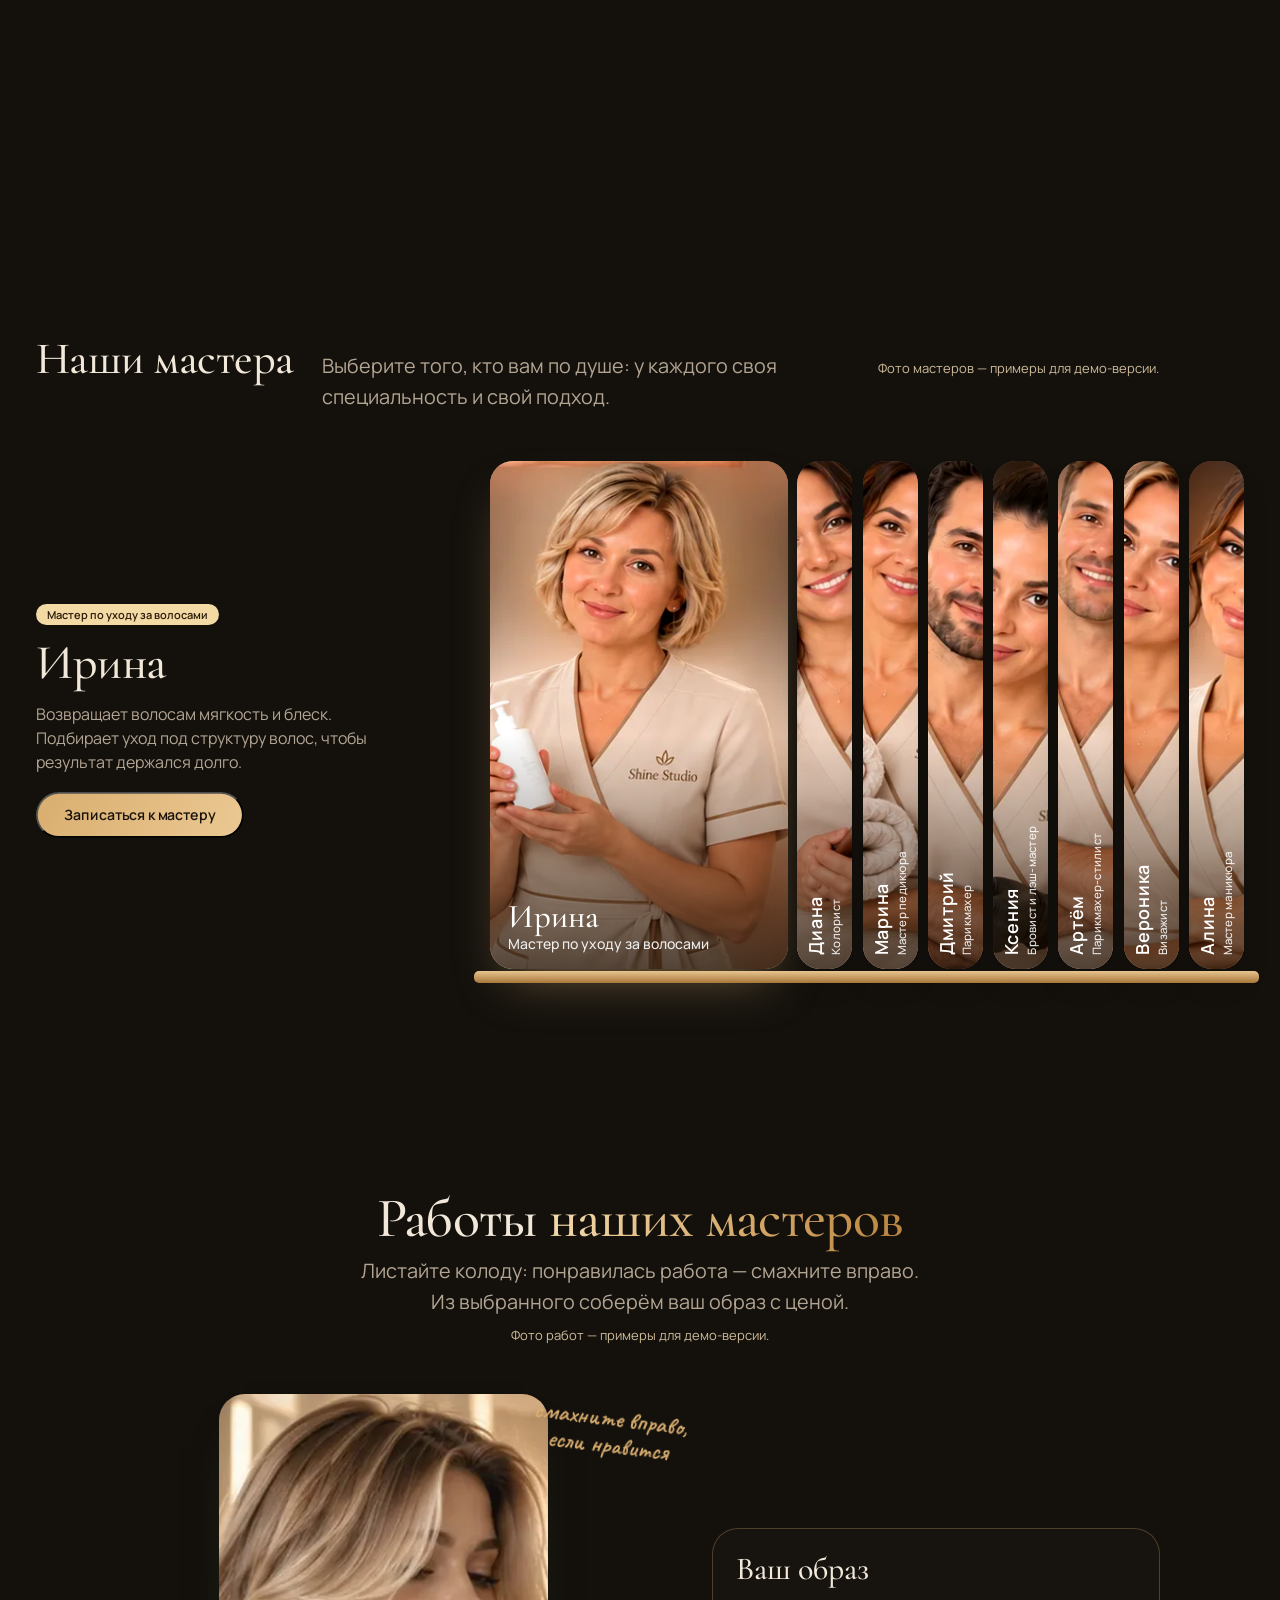
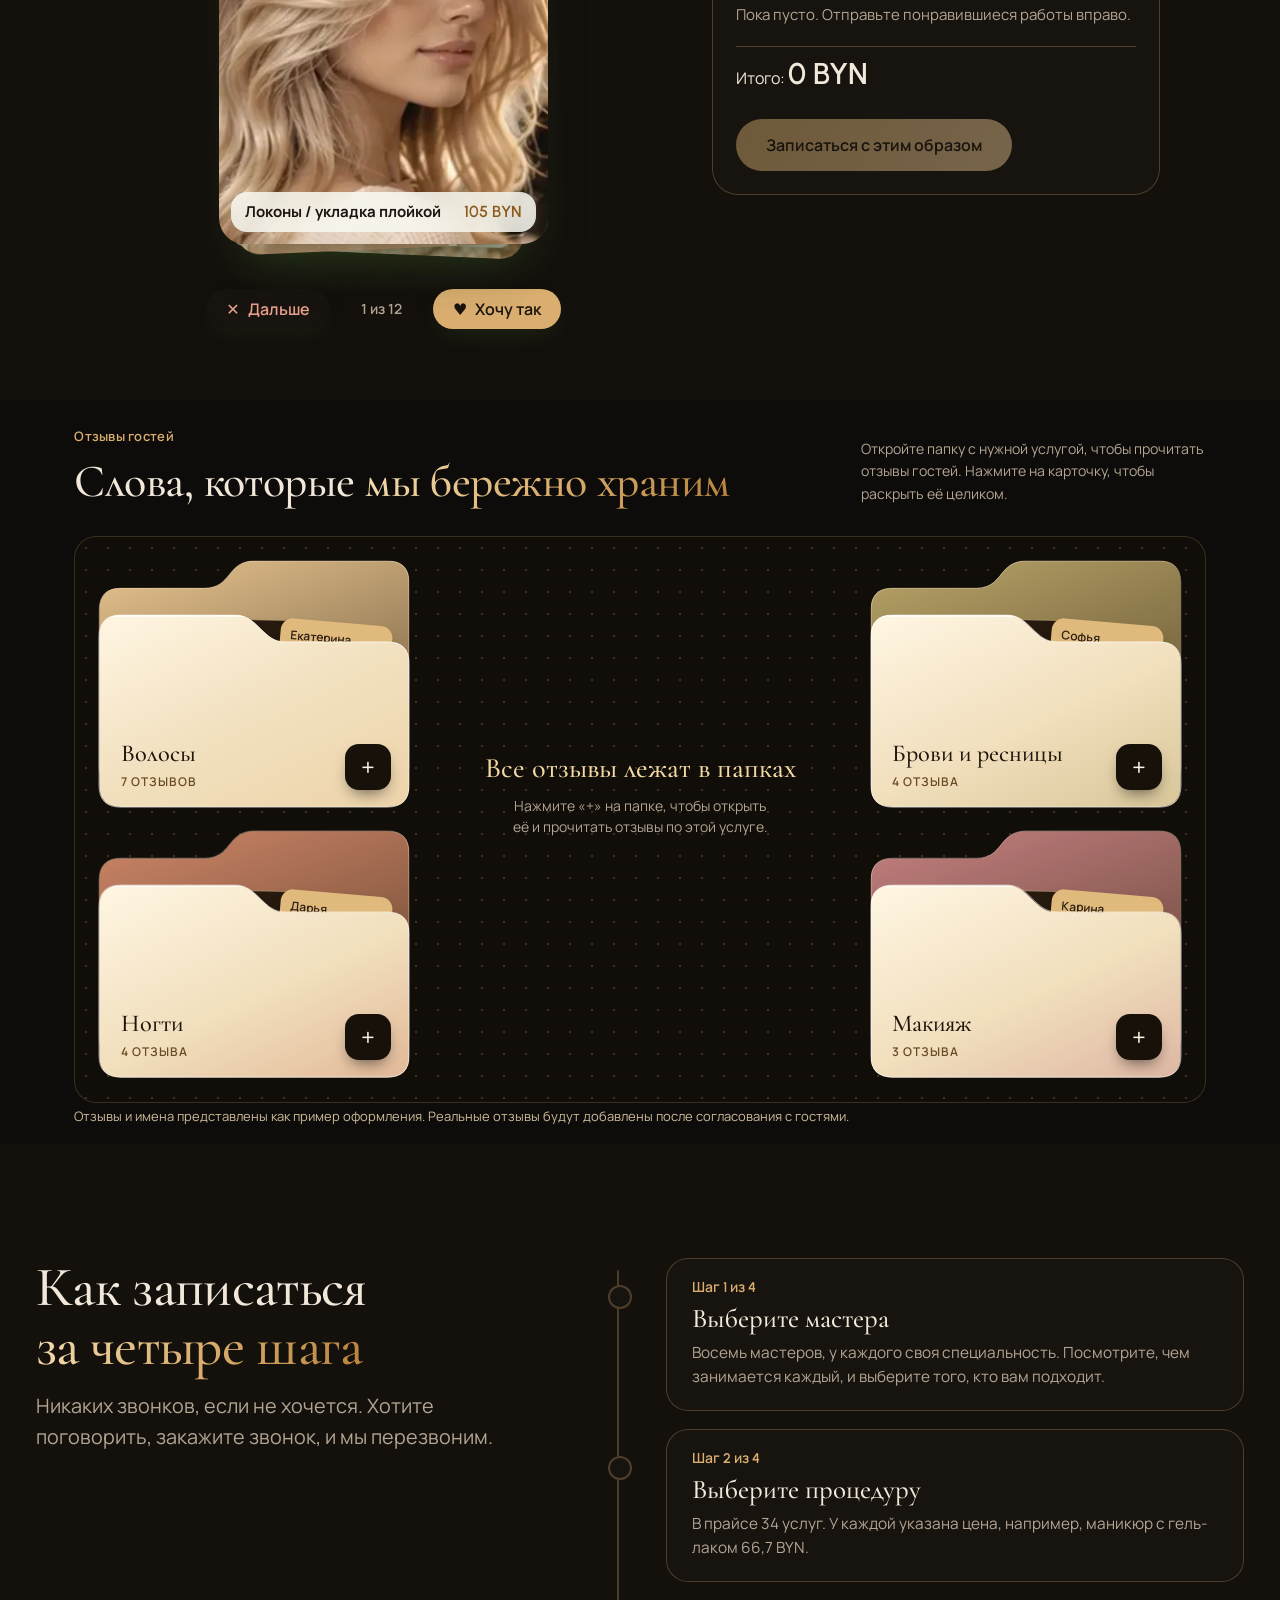
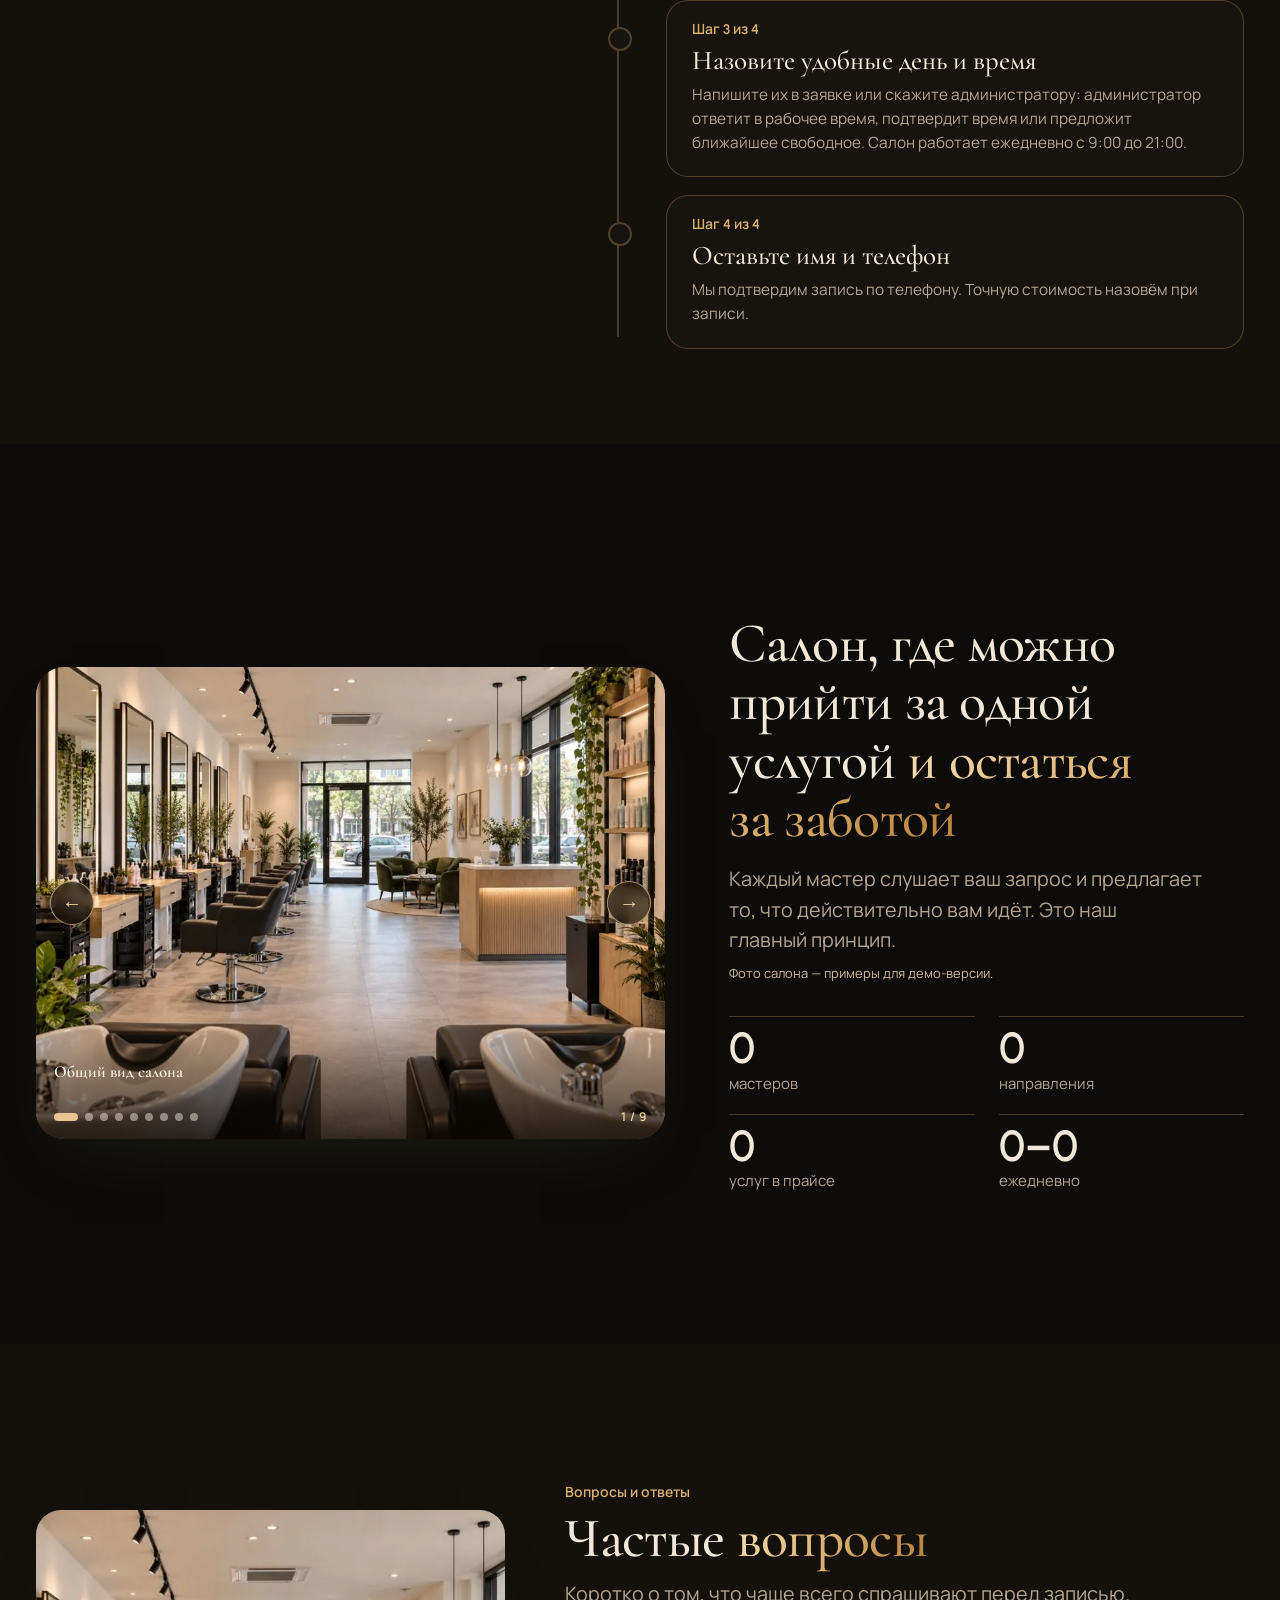
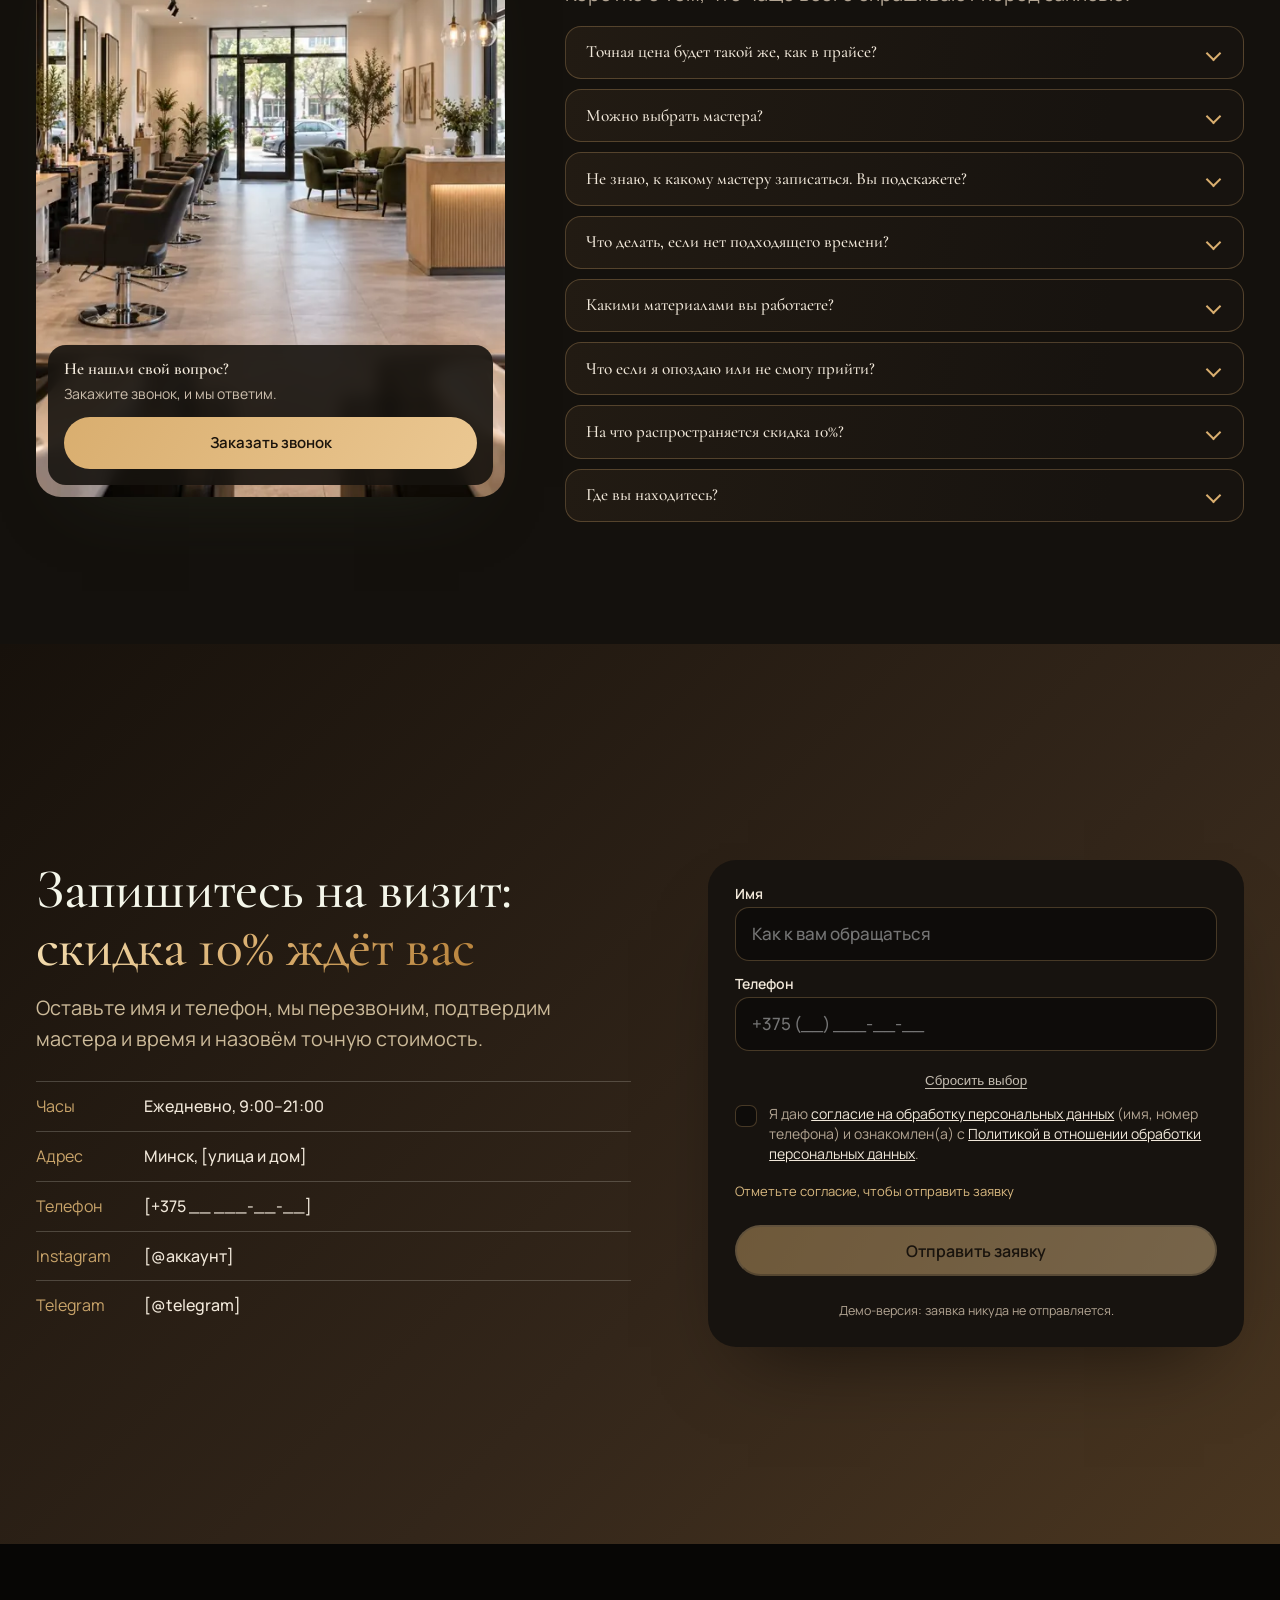
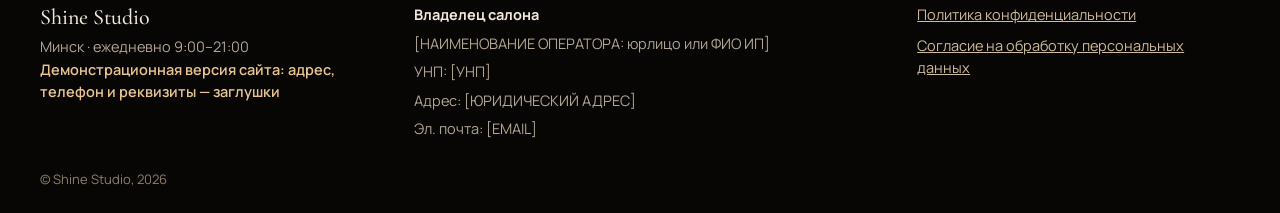
==== commit bb1e132a: "РБ: политика и согласие по закону № 99-З, отметка согласия и кнопка «Отправить заявку», убрана рекла" ====
--- a/index.html
+++ b/index.html
@@ -78,11 +78,10 @@
   <div class="fld"><label for="f-phone">Телефон</label><input id="f-phone" name="phone" type="tel" inputmode="tel" autocomplete="tel" required placeholder="+375 (__) ___-__-__"></div>
   <div class="hp" aria-hidden="true"><label>Сайт<input type="text" name="website" tabindex="-1" autocomplete="off"></label></div>
   <div class="f-calc" id="fCalc" hidden></div>
-  <label class="chk"><input type="checkbox" id="f-consent" name="consent"><span>Я даю согласие на обработку моих персональных данных (имя, телефон) для обработки заявки в соответствии с <a href="consent.html" target="_blank" rel="noopener">согласием</a>. Подробности в <a href="privacy.html" target="_blank" rel="noopener">политике конфиденциальности</a>.</span></label>
-  <label class="chk"><input type="checkbox" id="f-ads" name="ads"><span>Хочу получать рекламные сообщения о скидках и новостях салона (необязательно).</span></label>
+  <label class="chk"><input type="checkbox" id="f-consent" name="consent"><span>Я даю <a href="consent.html" target="_blank" rel="noopener">согласие на обработку персональных данных</a> (имя, номер телефона) и ознакомлен(а) с <a href="privacy.html" target="_blank" rel="noopener">Политикой в отношении обработки персональных данных</a>.</span></label>
   <p class="f-err" id="fErr" role="alert" hidden></p>
-  <p class="f-hint" id="fHint">Отметьте согласие, чтобы записаться</p>
-  <button class="btn" type="submit" id="fBtn" disabled><span>Записаться</span></button>
+  <p class="f-hint" id="fHint">Отметьте согласие, чтобы отправить заявку</p>
+  <button class="btn" type="submit" id="fBtn" disabled><span>Отправить заявку</span></button>
   <p class="demo-note">Демо-версия: заявка никуда не отправляется.</p>
   <p class="f-ok" id="fOk" role="status" hidden>Спасибо! Мы перезвоним вам в ближайшее время.</p>
  </form></div></section>
--- a/site/themes.css
+++ b/site/themes.css
@@ -1131,3 +1131,41 @@
 @media (min-width:821px){html.t1 .h5 .cta-row .link2{white-space:nowrap}}
 @media (max-width:820px){html.t1 .pr-panel h3{display:none}html.t1 .pr-grid{align-items:stretch}html.t1 .pr-panel{width:100%;box-sizing:border-box}html.t1 .pr-cols{columns:1}html.t1 .hero{min-height:calc(100svh - var(--dock))}}
 @media (min-width:821px){html.t1 .pr-cols{columns:1}html.t1 .pr-grp .pr-gt{font-size:clamp(14px,2svh,17px)}html.t1 .pr-gb .pr-row{padding-top:clamp(6px,1.2svh,10px);padding-bottom:clamp(6px,1.2svh,10px)}}
+/* v98 сайт: блок цен целиком на одном экране */
+@media (min-width:821px){
+html.t1 #prices{min-height:100svh;padding-top:clamp(52px,7.5svh,78px);padding-bottom:clamp(10px,1.8svh,18px);justify-content:flex-start}
+html.t1 #prices .sec-h,html.t1 #prices .sec-head,html.t1 #prices .wrap-s>div:first-child{margin-bottom:clamp(6px,1.4svh,14px)}
+html.t1 #prices h2{font-size:clamp(30px,5.2svh,48px)!important;line-height:1.05!important}
+html.t1 #prices .pr-panel{padding:clamp(10px,1.8svh,18px) clamp(14px,1.6vw,22px)!important}
+html.t1 #prices .pr-panel h3{font-size:clamp(20px,3.2svh,28px)!important;margin:0 0 clamp(4px,1svh,8px)!important}
+html.t1 #prices .pr-grp .pr-gt{padding-top:clamp(6px,1.1svh,11px);padding-bottom:clamp(6px,1.1svh,11px)}
+html.t1 #prices .pr-gb .pr-row{padding-top:clamp(3px,.7svh,7px);padding-bottom:clamp(3px,.7svh,7px)}
+html.t1 #prices .pr-row{font-size:clamp(15px,2.3svh,19px)}
+html.t1 #prices .pr-grid{gap:clamp(8px,1.4svh,16px) clamp(16px,2vw,28px)}
+html.t1 #prices .pr-sum{margin-top:clamp(8px,1.5svh,16px);padding:clamp(8px,1.5svh,14px) clamp(16px,1.8vw,24px)}
+html.t1 #prices .pr-total b{font-size:clamp(24px,4.4svh,36px)}
+html.t1 #prices .pr-note{margin-top:clamp(4px,.8svh,8px);font-size:clamp(11px,1.6svh,13px)}
+}
+/* v98b */
+@media (min-width:821px){
+html.t1 #prices .pr-n{font-size:clamp(15px,2.2svh,19px)!important;line-height:1.15}
+html.t1 #prices .pr-n small{font-size:clamp(11px,1.6svh,13px)!important}
+html.t1 #prices .pr-p{font-size:clamp(15px,2.2svh,19px)}
+html.t1 #prices .head2{display:flex;align-items:flex-end;justify-content:space-between;gap:24px;margin-bottom:clamp(6px,1.2svh,12px)}
+html.t1 #prices .head2 .lead{font-size:clamp(12px,1.8svh,15px);max-width:30em;margin:0}
+html.t1 #prices .pr-tabs button{padding-top:clamp(8px,1.6svh,16px);padding-bottom:clamp(8px,1.6svh,16px);font-size:clamp(18px,3svh,26px)}
+html.t1 #prices .pr-sum{grid-template-columns:1fr auto auto;gap:6px 24px}
+html.t1 #prices .pr-sum-r{display:flex;align-items:center;gap:20px}
+html.t1 #prices .pr-sum-t{margin-bottom:4px}
+html.t1 #prices .pr-sum-list{font-size:clamp(13px,1.9svh,16px)}
+}
+/* v99 телефон: бейдж скидки у фото; окно подбора — все услуги видны, прокрутка всего окна */
+@media (max-width:820px){
+html.t1 .off-wheel{right:-12px!important;width:76px}
+html.t1 .qzm .mdl-c{max-height:calc(100svh - 24px);overflow-y:auto;display:block;-webkit-overflow-scrolling:touch}
+html.t1 .qzm-in{max-height:none;display:block}
+html.t1 .qzm-list{overflow:visible}
+html.t1 .qzm .mdl-who{margin:8px 0}
+html.t1 .qzm .mdl-who img{width:42px;height:42px}
+html.t1 body.mdl-open .dock,html.t1 body.mdl-open .totop{display:none!important}
+}
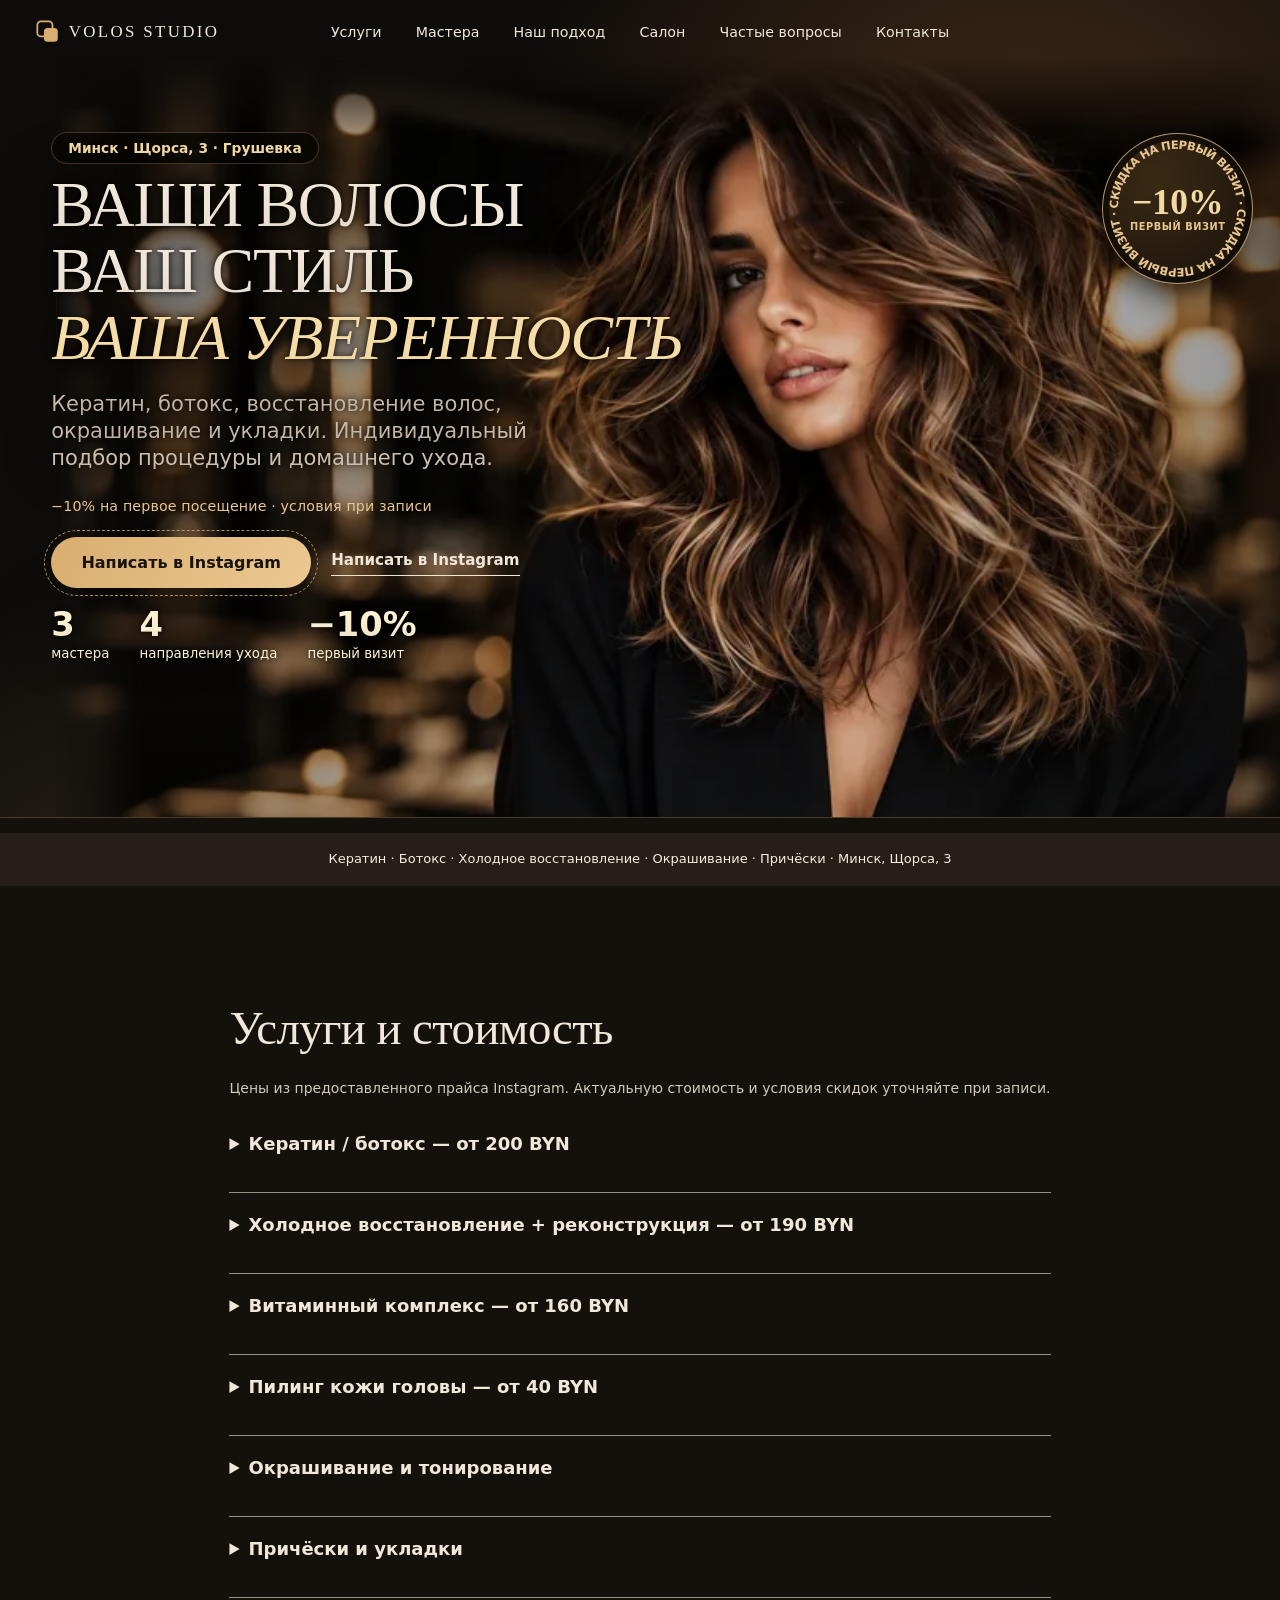
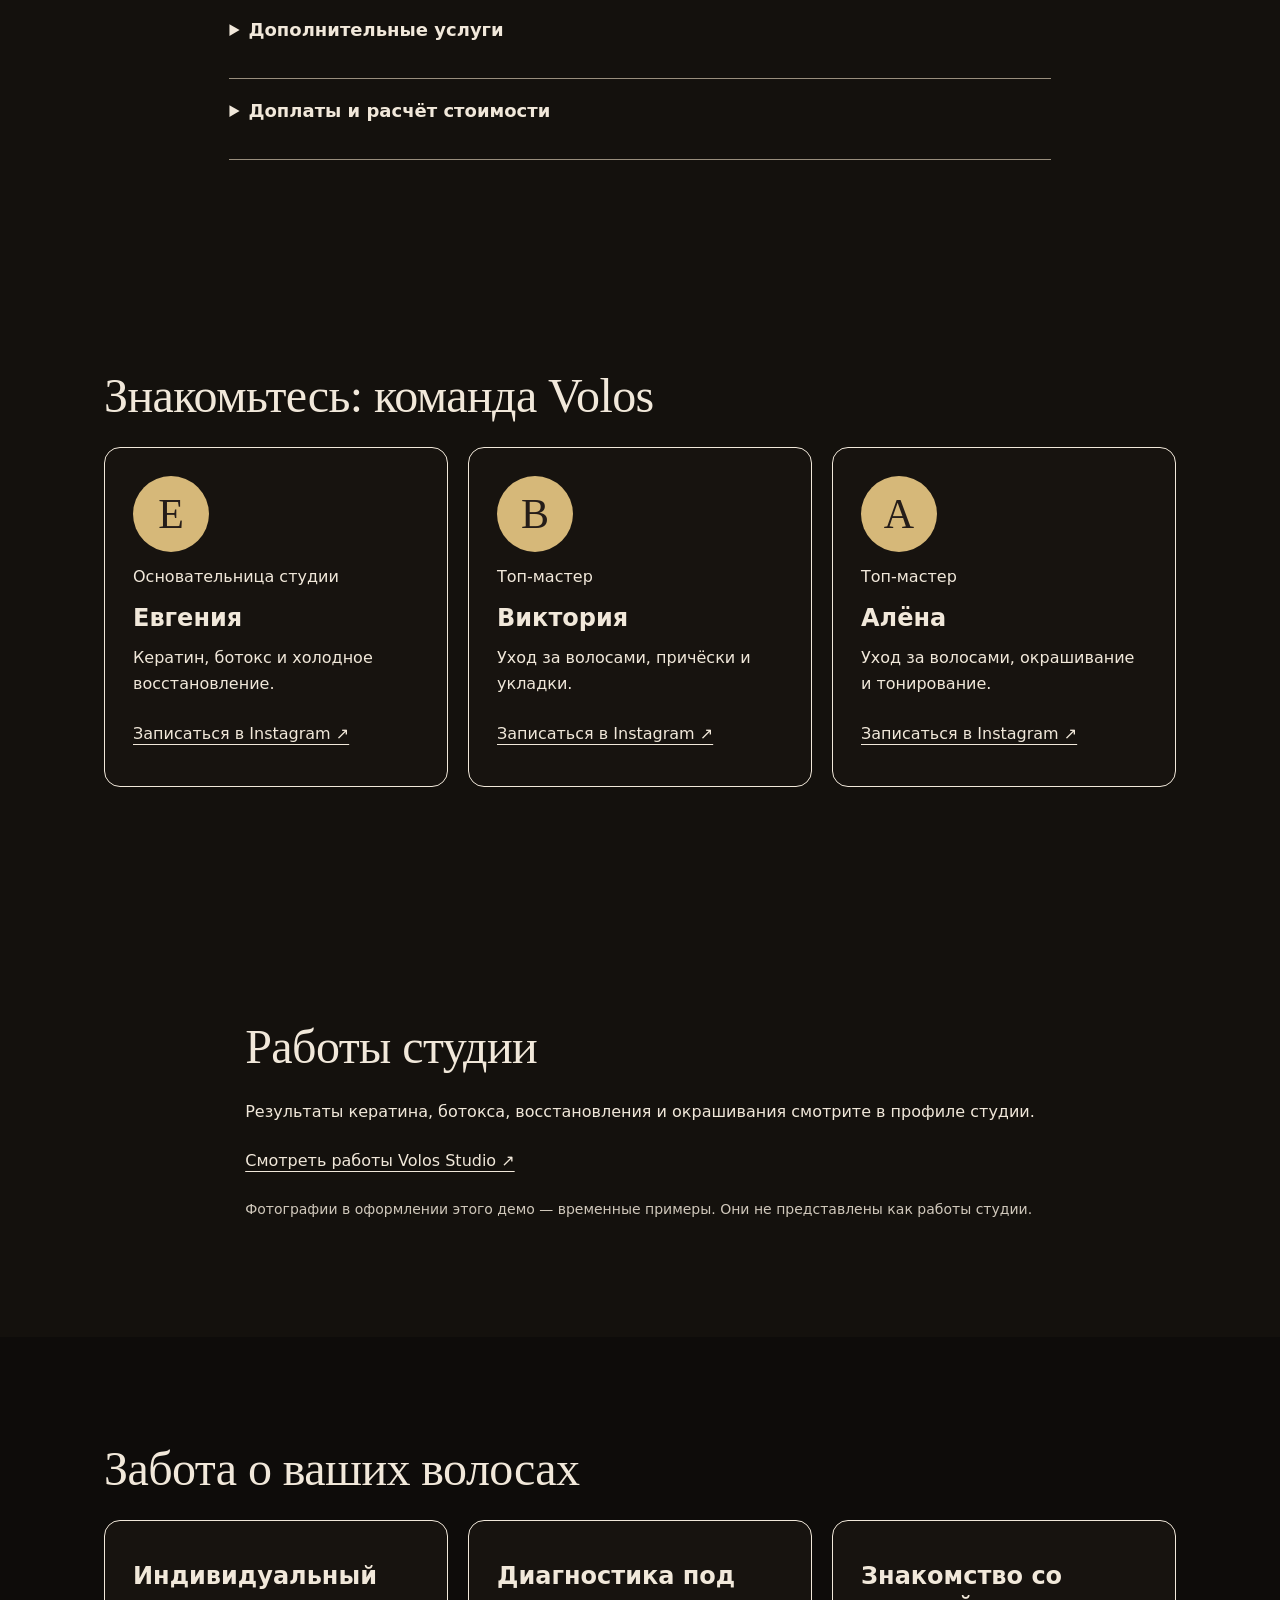
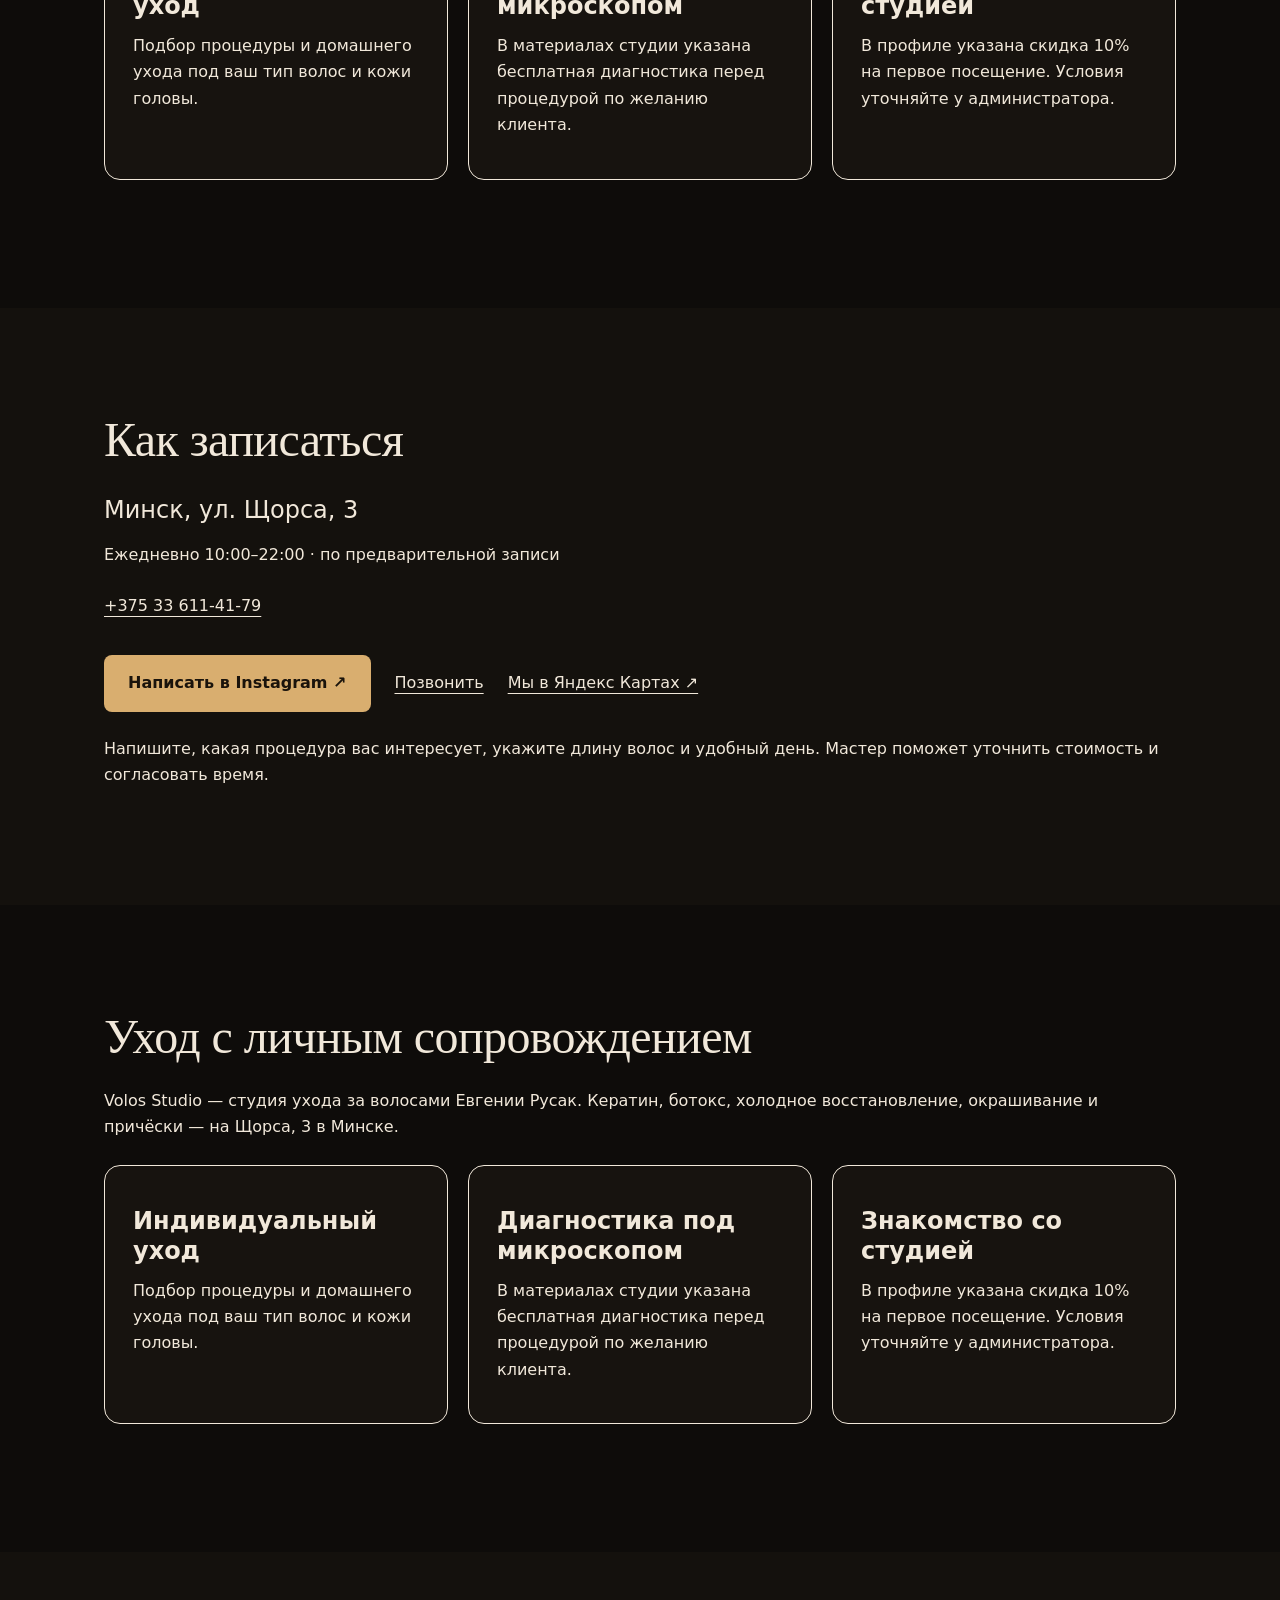
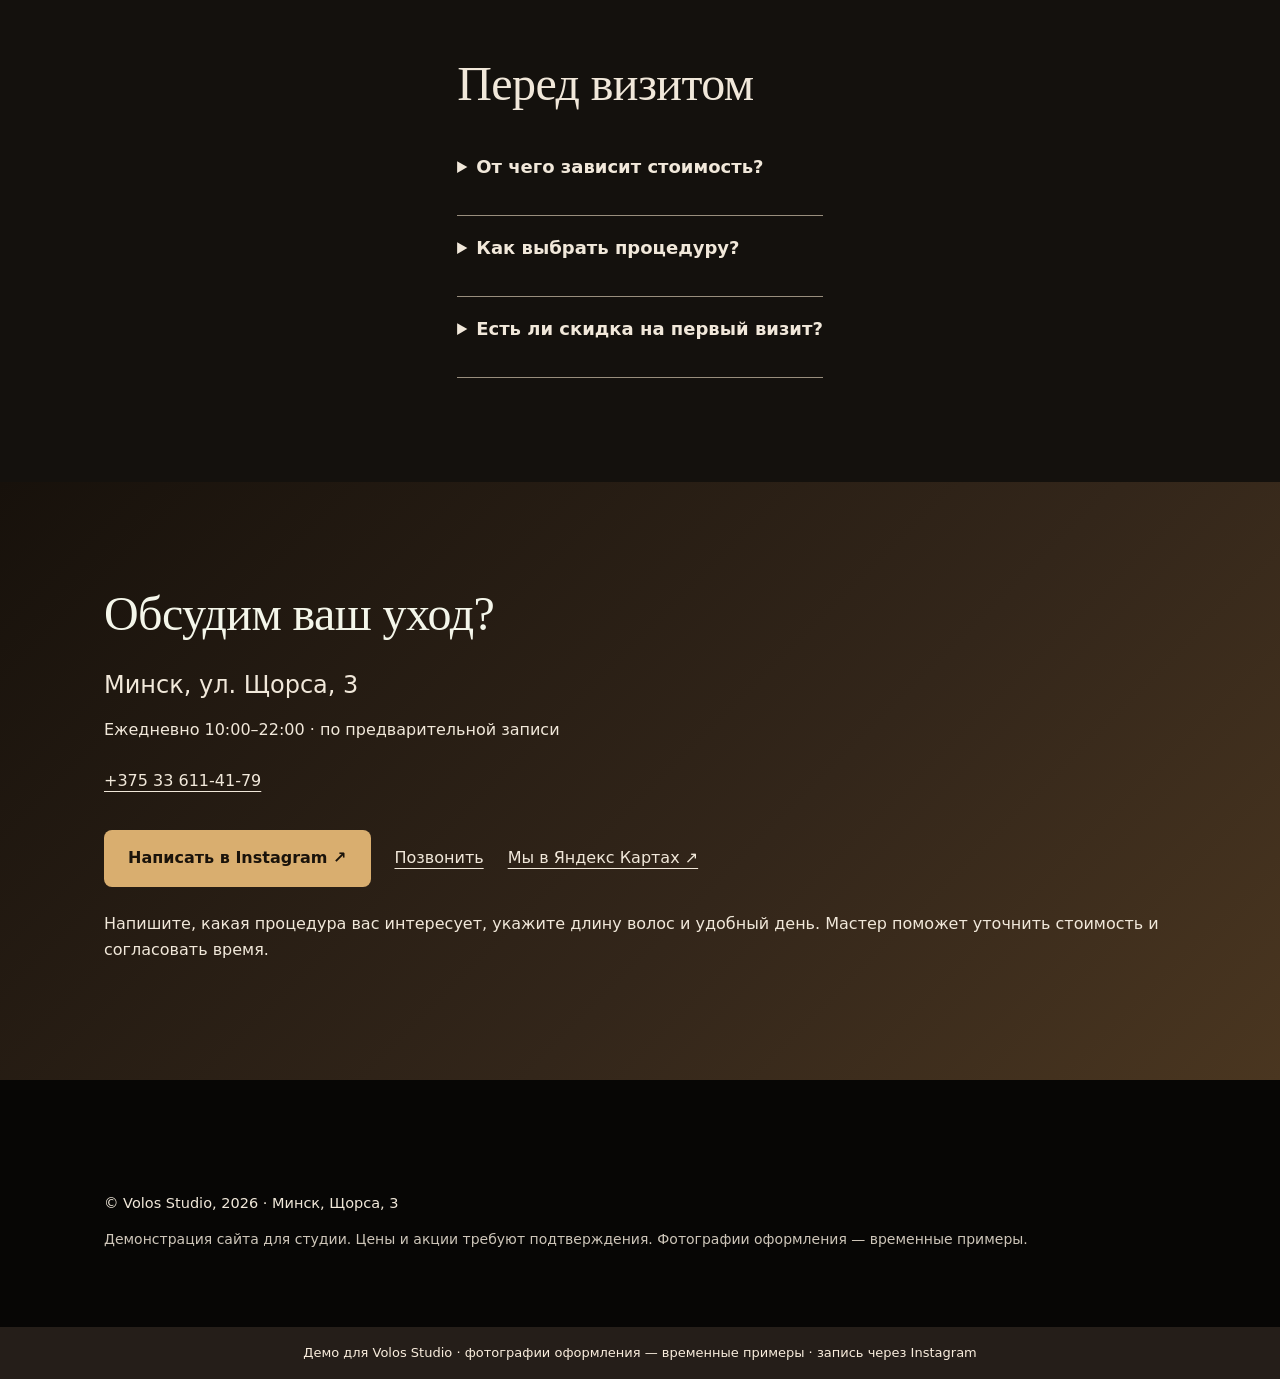
==== commit 108177c0: "Adapt demo for Volos Studio on Shchorsa 3 with services, prices and contacts" ====
--- a/index.html
+++ b/index.html
@@ -1,92 +1,29 @@
-<!doctype html>
-<html lang="ru" class="intro t1"><head><meta charset="utf-8"><meta name="viewport" content="width=device-width,initial-scale=1">
-<title>Shine Studio — салон красоты в Минске (демо-версия)</title>
+<!DOCTYPE html>
+<html lang="ru" class="t1"><head><meta charset="utf-8"><meta name="viewport" content="width=device-width,initial-scale=1">
+<title>Volos Studio — уход за волосами · Минск, Щорса, 3</title>
 <link rel="preconnect" href="https://fonts.googleapis.com"><link rel="preconnect" href="https://fonts.gstatic.com" crossorigin>
-<script>(function(){var l=document.createElement('link');l.rel='stylesheet';l.href='https://fonts.googleapis.com/css2?family=Brygada+1918:ital,wght@0,400;0,500;1,400&family=Manrope:wght@400;500;600&family=Urbanist:wght@500;600&family=Caveat:wght@600&family=Cormorant+Garamond:ital,wght@0,500;0,600;1,500&display=swap';document.head.appendChild(l)})()</script><noscript><link href="https://fonts.googleapis.com/css2?family=Brygada+1918:ital,wght@0,400;0,500;1,400&family=Manrope:wght@400;500;600&family=Urbanist:wght@500;600&family=Caveat:wght@600&family=Cormorant+Garamond:ital,wght@0,500;0,600;1,500&display=swap" rel="stylesheet"></noscript>
+<noscript><link href="https://fonts.googleapis.com/css2?family=Brygada+1918:ital,wght@0,400;0,500;1,400&amp;family=Manrope:wght@400;500;600&amp;family=Urbanist:wght@500;600&amp;family=Caveat:wght@600&amp;family=Cormorant+Garamond:ital,wght@0,500;0,600;1,500&amp;display=swap" rel="stylesheet"></noscript>
 <link rel="preload" as="image" href="assets/hero-hair-800.webp" imagesrcset="assets/hero-hair-800.webp 800w, assets/hero-hair.webp 1536w" imagesizes="(max-width:820px) 80vw, 58vw" fetchpriority="high"><link rel="stylesheet" href="r/r.css">
 <style>html.intro .top,html.intro .badge,html.intro .h1,html.intro .sub,html.intro .cta-row,html.intro .facts,html.intro .arc,html.intro .card,html.intro .act,html.intro .figure,html.intro .note{opacity:0}</style>
-<script>if(matchMedia('(prefers-reduced-motion: reduce)').matches)document.documentElement.classList.remove('intro');else setTimeout(function(){document.documentElement.classList.remove('intro')},5000)</script>
-<link rel="stylesheet" href="site/site.css"><link rel="stylesheet" href="site/hero5.css"><link rel="stylesheet" href="site/themes.css"><script>document.documentElement.classList.add('js')</script></head><body><div class="hero h5" id="top"><div class="mesh" aria-hidden="true"><i class="b1"></i><i class="b2"></i><i class="b3"></i><i class="b4"></i></div><div class="grain"></div><header class="top"><div class="wrap"><a class="logo" href="#top" aria-label="Shine Studio"><svg viewBox="0 0 26 26" aria-hidden="true"><rect x="1.5" y="1.5" width="17" height="17" rx="4" fill="none" stroke="currentColor" stroke-width="2"/><rect x="9" y="9" width="15.5" height="15.5" rx="4" fill="#4A6A3A"/></svg><span>Shine Studio</span></a><nav aria-label="Основное"><ul class="menu"><li><a href="#prices">Услуги</a></li><li><a href="#masters">Мастера</a></li><li><a href="#reviews">Отзывы</a></li><li><a href="#about">Салон</a></li><li><a href="#faq">Частые вопросы</a></li><li><a href="#contacts">Контакты</a></li></ul></nav><a class="btn btn-sm" href="#book"><span>Записаться</span></a></div></header>
-<main class="h5m"><div class="h5g"><div class="left"><span class="badge">Минск · ежедневно 9:00–21:00</span><h1 class="h1"><span class="s">Ваши волосы</span><span class="s">Ваш стиль</span><span class="s"><em>Ваша уверенность</em></span></h1>
-<p class="sub">Приём строго по записи, без очередей и ожидания. Ваше время для нас так же важно, как результат.</p>
-<p class="promo-t"><i aria-hidden="true">✓</i>Цены на сайте актуальные</p>
-<div class="cta-row"><span class="btn-wrap"><span class="ring"></span><a class="btn" href="#book"><span>Записаться онлайн</span></a></span><a class="link2" href="#book" data-call>Заказать звонок</a><button type="button" class="link2 qz-m" data-qz>Подобрать услугу</button></div>
-<ul class="facts"><li><b data-count="4">4</b><span>направления</span></li><li><b data-count="34">34</b><span>услуг в прайсе</span></li><li><b data-count="8">8</b><span>мастеров</span></li></ul></div>
+<link rel="stylesheet" href="site/site.css"><link rel="stylesheet" href="site/hero5.css"><link rel="stylesheet" href="site/themes.css"><style>
+.v-content{max-width:1120px;margin:0 auto;padding:40px 24px}.v-content h2{font-size:clamp(28px,4vw,48px);line-height:1.15;margin:0 0 24px}.v-content p{line-height:1.65;margin:12px 0}.v-team{display:grid;grid-template-columns:repeat(3,minmax(0,1fr));gap:20px;margin:24px 0}.v-team article{padding:28px;background:#ffffff12;border:1px solid currentColor;border-radius:16px}.v-team h3{font-size:24px;line-height:1.25;margin:12px 0}.v-initial{display:grid;place-items:center;border-radius:50%;width:76px;height:76px;background:#d6b879;color:#251d19;font-size:42px;font-family:serif}.v-price{border-bottom:1px solid #998e7d;padding:18px 0}.v-price summary{cursor:pointer;font-size:18px;line-height:1.5;font-weight:600;min-height:44px}.v-table{overflow-x:auto}.v-table table{width:100%;border-collapse:collapse;font-size:15px;min-width:340px}.v-table th,.v-table td{text-align:left;padding:12px 8px;border-bottom:1px solid #998e7d55}.v-rows>div{display:flex;justify-content:space-between;gap:20px;padding:14px 0;border-bottom:1px solid #998e7d44;line-height:1.6}.v-rows strong{white-space:nowrap}.v-note{font-size:14px!important;line-height:1.6;opacity:.85}.v-btn{display:inline-block;background:#d6b879;color:#211a17;padding:16px 24px;border-radius:8px;text-decoration:none;font-weight:600;min-height:48px}.v-link{display:inline-block;text-decoration:underline;text-underline-offset:5px;padding:12px 0;min-height:44px}.v-actions{display:flex;gap:24px;align-items:center;flex-wrap:wrap;margin:24px 0}.v-address{font-size:24px}.v-demo{padding:16px 24px;text-align:center;background:#251e19;color:#f9eddd;font-size:13px;line-height:1.6}.v-demo a{text-decoration:underline}a:focus-visible,button:focus-visible,summary:focus-visible{outline:3px solid #c59038;outline-offset:5px}.v-close{float:right;background:transparent;color:inherit;border:1px solid currentColor;border-radius:50%;width:44px;height:44px;font-size:26px;cursor:pointer}.v-section{scroll-margin-top:90px}
+@media(max-width:760px){.v-team{grid-template-columns:1fr}.v-content{padding:32px 18px}.v-team article{padding:22px}.v-rows>div{flex-wrap:wrap;gap:4px}.v-actions{gap:10px}.v-table th,.v-table td{padding:10px 5px;font-size:13px}}@media(prefers-reduced-motion:reduce){*,*::before,*::after{animation:none!important;transition:none!important;scroll-behavior:auto!important}}
+</style><style>.rv,.hero .l,.hero .left,.h1 .s{opacity:1!important;visibility:visible!important;transform:none!important;filter:none!important}.sec{content-visibility:visible;padding:64px 0!important;min-height:0!important}.hero .stage:after{content:"Фото оформления — временные примеры";position:absolute;bottom:0;left:10%;font-size:12px;color:#35402b}.v-content{color:var(--ink,#f1e8da)}.v-team article{background:var(--paper,#17130f);color:var(--ink,#f1e8da)}.v-btn{background:var(--accent,#d9ae6f);color:var(--on-accent,#1a130b)}.demo-p{display:none!important}</style></head><body><div class="hero h5" id="top"><div class="mesh" aria-hidden="true"><i class="b1"></i><i class="b2"></i><i class="b3"></i><i class="b4"></i></div><div class="grain"></div><header class="top"><div class="wrap"><a class="logo" href="#top" aria-label="Volos Studio"><svg viewbox="0 0 26 26" aria-hidden="true"><rect x="1.5" y="1.5" width="17" height="17" rx="4" fill="none" stroke="currentColor" stroke-width="2"></rect><rect x="9" y="9" width="15.5" height="15.5" rx="4" fill="#4A6A3A"></rect></svg><span>Volos Studio</span></a><nav aria-label="Основное"><ul class="menu"><li><a href="#prices">Услуги</a></li><li><a href="#masters">Мастера</a></li><li><a href="#care">Наш подход</a></li><li><a href="#about">Салон</a></li><li><a href="#faq">Частые вопросы</a></li><li><a href="#contacts">Контакты</a></li></ul></nav><a class="btn btn-sm" href="https://www.instagram.com/volos_studioo/" target="_blank" rel="noopener"><span>Записаться</span></a></div></header>
+<main class="h5m"><div class="h5g"><div class="left"><span class="badge">Минск · Щорса, 3 · Грушевка</span><h1 class="h1"><span class="s">Ваши волосы</span><span class="s">Ваш стиль</span><span class="s"><em>Ваша уверенность</em></span></h1>
+<p class="sub">Кератин, ботокс, восстановление волос, окрашивание и укладки. Индивидуальный подбор процедуры и домашнего ухода.</p>
+<p class="promo-t">−10% на первое посещение · условия при записи</p>
+<div class="cta-row"><span class="btn-wrap"><span class="ring"></span><a class="btn" href="https://www.instagram.com/volos_studioo/" target="_blank" rel="noopener">Написать в Instagram</a></span><a class="link2" href="https://www.instagram.com/volos_studioo/" target="_blank" rel="noopener">Написать в Instagram</a></div>
+<ul class="facts"><li><b>3</b><span>мастера</span></li><li><b>4</b><span>направления ухода</span></li><li><b>−10%</b><span>первый визит</span></li></ul></div>
 <div class="stage" aria-label="Фото салона и мастеров">
  <div class="halo" aria-hidden="true"></div>
- <div class="off-wheel" role="img" aria-label="Скидка 10% на первый визит"><svg viewBox="0 0 200 200" aria-hidden="true"><defs><path id="ow" d="M100,100 m-80,0 a80,80 0 1,1 160,0 a80,80 0 1,1 -160,0"/></defs><text><textPath href="#ow" textLength="500" lengthAdjust="spacing">скидка на первый визит · скидка на первый визит · </textPath></text></svg><span class="ow-c"><b>−10%</b><i>первый визит</i></span></div>
+ <div class="off-wheel" role="img" aria-label="Скидка 10% на первый визит"><svg viewbox="0 0 200 200" aria-hidden="true"><defs><path id="ow" d="M100,100 m-80,0 a80,80 0 1,1 160,0 a80,80 0 1,1 -160,0"></path></defs><text><textpath href="#ow" textlength="500" lengthadjust="spacing">скидка на первый визит · скидка на первый визит · </textpath></text></svg><span class="ow-c"><b>−10%</b><i>первый визит</i></span></div>
  <div class="l l-fig" data-d="14"><figure class="figure"><img src="assets/hero-hair-800.webp" srcset="assets/hero-hair-800.webp 800w, assets/hero-hair.webp 1536w" sizes="(max-width:820px) 80vw, 58vw" width="1536" height="1024" fetchpriority="high" decoding="async" alt="Девушка с волнистыми окрашенными волосами"></figure></div>
- <div class="l l-a" data-d="-30"><figure class="arch"><img loading="lazy" decoding="async" src="assets/work-manikyur.webp" width="520" height="497" alt="Маникюр с гель-лаком"></figure></div>
+ <div class="l l-a" data-d="-30"><figure class="arch"><img loading="lazy" decoding="async" src="assets/work-vypryamlenie-volos.webp" width="520" height="497" alt="Пример изображения волос для демо"></figure></div>
  <div class="l l-b" data-d="34"><figure class="arch"><img loading="lazy" decoding="async" src="assets/work-okrashivanie.webp" width="523" height="497" alt="Окрашивание волос"></figure></div>
  <div class="l l-d" data-d="-16"><div class="pic"><img loading="lazy" decoding="async" src="assets/salon-resepshen-i-zona-ozhidaniya.webp" width="900" height="675" alt="Ресепшен салона"></div></div>
- <div class="l l-m" data-d="-22"><div class="mc"><img loading="lazy" decoding="async" src="assets/master-artem.webp" alt="" width="414" height="518"><div><b>Артём</b><span>парикмахер-стилист</span></div></div></div>
- <div class="l l-s" data-d="22"><svg class="spin" viewBox="0 0 200 200" aria-hidden="true"><defs><path id="cp" d="M100,100 m-78,0 a78,78 0 1,1 156,0 a78,78 0 1,1 -156,0"/></defs><text><textPath href="#cp" textLength="482" lengthAdjust="spacing">Shine Studio · Минск · ежедневно 9:00–21:00 · </textPath></text></svg><div class="off10"><b>−10%</b><span>на первый визит</span></div></div>
- <div class="l l-c" data-d="-10"><aside class="act qz" aria-label="Подбор услуги и мастера"><div class="qz-top"><h3>Подберём услугу и мастера</h3><span>3 вопроса</span></div><p class="qz-q">Что хотите обновить?</p><div class="qz-o" id="qzTeaser"></div></aside></div>
-</div><nav class="qnav" aria-label="Быстрый доступ"><a href="#prices">Услуги</a><a href="#masters">Мастера</a><a href="#works">Работы</a><a href="#reviews">Отзывы</a><a href="#faq">Вопросы</a><a href="#contacts">Контакты</a></nav></div></main><div class="ticker" aria-label="4 направления, 34 услуг, 8 мастеров, ежедневно 9:00–21:00"><div class="tk-track" aria-hidden="true"><div class="tk-set"><span><b>4</b> направления в одном салоне</span><i></i><span><b>34</b> услуг с ценами в прайсе</span><i></i><span><b>8</b> мастеров на выбор</span><i></i><span>Парикмахерские услуги</span><i></i><span>Окрашивание и уход за волосами</span><i></i><span>Маникюр и педикюр</span><i></i><span>Брови и ресницы</span><i></i><span>Макияж</span><i></i><span><b>−10%</b> на первый визит</span><i></i><span>Онлайн-запись без звонков</span><i></i><span>Ежедневно 9:00–21:00</span><i></i><span>Минск</span><i></i></div><div class="tk-set"><span><b>4</b> направления в одном салоне</span><i></i><span><b>34</b> услуг с ценами в прайсе</span><i></i><span><b>8</b> мастеров на выбор</span><i></i><span>Парикмахерские услуги</span><i></i><span>Окрашивание и уход за волосами</span><i></i><span>Маникюр и педикюр</span><i></i><span>Брови и ресницы</span><i></i><span>Макияж</span><i></i><span><b>−10%</b> на первый визит</span><i></i><span>Онлайн-запись без звонков</span><i></i><span>Ежедневно 9:00–21:00</span><i></i><span>Минск</span><i></i></div></div></div></div><div class="qz-slot" id="qzSlot"></div><main id="content"><section class="sec price" id="prices" aria-labelledby="price-h"><div class="wrap-s">
- <div class="head2 rv-group"><h2 id="price-h" class="rv">Цены <em>и что в них входит</em></h2><p class="lead rv">Выберите направление и отметьте услуги: покажем сумму и скидку 10% на первый визит. Отмеченное уйдёт вместе с заявкой.</p></div>
- <div class="pr-grid rv">
-  <div class="pr-tabs" role="tablist" aria-label="Направления"></div>
-  <div class="pr-panel" role="tabpanel"></div>
- </div>
- <div class="pr-sum rv" aria-live="polite"><div class="pr-sum-l"><div class="pr-sum-t">Ваш набор</div><div class="pr-sum-list" id="sumList">Пока ничего не выбрано</div></div><div class="pr-sum-r"><div class="pr-total"><span>Итого</span><b id="sumTotal">0 BYN</b></div><div class="pr-disc" id="sumDisc">С первым визитом −10% будет ниже</div><a class="btn" href="#book"><span>Записаться с этим набором</span></a></div></div>
- <p class="pr-note">Цены указаны по прайсу салона. Скидка 10% действует на первый визит.</p>
-</div><script type="application/json" id="pricedata">[{"n": "Парикмахерские услуги", "from": 42.5, "g": [{"t": "Стрижки", "i": [{"n": "Женская стрижка — короткие", "p": 71.7, "m": "Артём"}, {"n": "Женская стрижка — длинные", "p": 85, "m": "Артём"}, {"n": "Мужская модельная стрижка", "p": 47.5, "m": "Дмитрий"}]}, {"t": "Укладки", "i": [{"n": "Укладка феном — средние волосы", "p": 42.5, "m": "Артём"}, {"n": "Локоны / укладка плойкой", "p": 105, "m": "Артём"}, {"n": "Свадебная причёска", "p": 140, "m": "Артём"}]}, {"t": "Окрашивание", "i": [{"n": "Окрашивание в один тон — средние волосы", "p": 193, "m": "Диана"}, {"n": "Окрашивание корней", "p": 147.5, "m": "Диана"}, {"n": "Тонирование — средние волосы", "p": 165, "m": "Диана"}, {"n": "Балаяж — средние волосы", "p": 315, "m": "Диана"}]}, {"t": "Уход и текстура", "i": [{"n": "Кератиновое выпрямление — длинные", "p": 230, "m": "Ирина"}, {"n": "Ботокс волос — средние", "p": 120, "m": "Ирина"}]}]}, {"n": "Ногтевой сервис", "from": 14, "g": [{"t": "Маникюр", "i": [{"n": "Маникюр без покрытия", "p": 45, "m": "Алина"}, {"n": "Маникюр с гель-лаком", "p": 66.7, "m": "Алина"}, {"n": "Маникюр с гель-лаком и укреплением", "p": 90, "m": "Алина"}]}, {"t": "Наращивание", "i": [{"n": "Наращивание ногтей", "p": 106.7, "m": "Алина"}, {"n": "Коррекция наращённых ногтей", "p": 110, "m": "Алина"}, {"n": "Снятие наращённых ногтей", "p": 15, "m": "Алина"}]}, {"t": "Покрытие и дизайн", "i": [{"n": "Снятие гель-лака отдельно", "p": 14, "m": "Алина"}]}, {"t": "Педикюр", "i": [{"n": "Педикюр без покрытия", "p": 63.8, "m": "Марина"}, {"n": "Педикюр с гель-лаком", "p": 80, "m": "Марина"}, {"n": "SMART-педикюр с гель-лаком", "p": 75, "m": "Марина"}]}]}, {"n": "Брови и ресницы", "from": 22.5, "g": [{"t": "Брови", "i": [{"n": "Коррекция бровей", "p": 27, "m": "Ксения"}, {"n": "Окрашивание бровей краской", "p": 31.2, "m": "Ксения"}, {"n": "Коррекция + окрашивание", "p": 51.7, "m": "Ксения"}, {"n": "Долговременная укладка бровей", "p": 45, "m": "Ксения"}]}, {"t": "Ресницы", "i": [{"n": "Окрашивание ресниц", "p": 27.5, "m": "Ксения"}, {"n": "Ламинирование ресниц", "p": 85, "m": "Ксения"}, {"n": "Наращивание ресниц — классика", "p": 90, "m": "Ксения"}, {"n": "Наращивание ресниц — 2D", "p": 125, "m": "Ксения"}, {"n": "Снятие наращённых ресниц", "p": 22.5, "m": ""}]}]}, {"n": "Макияж", "from": 116.7, "g": [{"t": "Макияж", "i": [{"n": "Дневной макияж", "p": 116.7, "m": "Вероника"}, {"n": "Вечерний макияж", "p": 150, "m": "Вероника"}, {"n": "Свадебный макияж", "p": 205, "m": "Вероника"}]}]}]</script></section><section class="sec masters" id="masters" aria-labelledby="masters-h"><div class="wrap-s mx">
- <div class="mx-head rv-group"><h2 id="masters-h" class="rv">Наши мастера</h2><p class="lead rv">Выберите того, кто вам по душе: у каждого своя специальность и свой подход.</p><p class="ex-note">Фото мастеров — примеры для демо-версии.</p></div>
- <div class="mx-acc-w rv">
-  <div class="mx-info" aria-live="polite"><div class="mi on" data-i="0"><span class="mx-r">Мастер по уходу за волосами</span><h3>Ирина</h3><p>Возвращает волосам мягкость и блеск. Подбирает уход под структуру волос, чтобы результат держался долго.</p><div class="btn-wrap"><button type="button" class="btn mi-go" data-i="0"><span>Записаться к мастеру</span></button></div></div><div class="mi" data-i="1"><span class="mx-r">Колорист</span><h3>Диана</h3><p>Работает с цветом: тонирование, балаяж, окрашивание в один тон. Подбирает оттенок, который подчёркивает вас.</p><div class="btn-wrap"><button type="button" class="btn mi-go" data-i="1"><span>Записаться к мастеру</span></button></div></div><div class="mi" data-i="2"><span class="mx-r">Мастер педикюра</span><h3>Марина</h3><p>Делает педикюр без спешки: аккуратная обработка, ровное покрытие и лёгкость в каждом шаге.</p><div class="btn-wrap"><button type="button" class="btn mi-go" data-i="2"><span>Записаться к мастеру</span></button></div></div><div class="mi" data-i="3"><span class="mx-r">Парикмахер</span><h3>Дмитрий</h3><p>Делает аккуратные модельные стрижки и следит за формой, чтобы образ оставался собранным между визитами.</p><div class="btn-wrap"><button type="button" class="btn mi-go" data-i="3"><span>Записаться к мастеру</span></button></div></div><div class="mi" data-i="4"><span class="mx-r">Бровист и лэш-мастер</span><h3>Ксения</h3><p>Верит, что красивый взгляд начинается с красивой формы. Подберёт линию бровей так, чтобы лицо засияло по-новому.</p><div class="btn-wrap"><button type="button" class="btn mi-go" data-i="4"><span>Записаться к мастеру</span></button></div></div><div class="mi" data-i="5"><span class="mx-r">Парикмахер-стилист</span><h3>Артём</h3><p>Любит превращать пожелания в образ. Для него стрижка — это история, которую хочется носить с гордостью.</p><div class="btn-wrap"><button type="button" class="btn mi-go" data-i="5"><span>Записаться к мастеру</span></button></div></div><div class="mi" data-i="6"><span class="mx-r">Визажист</span><h3>Вероника</h3><p>Знает, что макияж — не маска, а свет. Подчёркивает вашу природную красоту, а не рисует новую.</p><div class="btn-wrap"><button type="button" class="btn mi-go" data-i="6"><span>Записаться к мастеру</span></button></div></div><div class="mi" data-i="7"><span class="mx-r">Мастер маникюра</span><h3>Алина</h3><p>Рисует на ногтях маленькие истории. Идеальная форма и покрытие, которые радуют каждый день.</p><div class="btn-wrap"><button type="button" class="btn mi-go" data-i="7"><span>Записаться к мастеру</span></button></div></div></div>
-  <div class="mx-acc" role="tablist" aria-label="Мастера"><button type="button" class="ac-i on" data-i="0" aria-label="Ирина, Мастер по уходу за волосами" aria-pressed="true"><img src="assets/master-irina.webp" width="384" height="537" alt="" loading="lazy" decoding="async"><span class="ac-v"><b>Ирина</b><em>Мастер по уходу за волосами</em></span><span class="ac-h"><b>Ирина</b><em>Мастер по уходу за волосами</em></span></button><button type="button" class="ac-i" data-i="1" aria-label="Диана, Колорист" aria-pressed="false"><img src="assets/master-diana.webp" width="384" height="537" alt="" loading="lazy" decoding="async"><span class="ac-v"><b>Диана</b><em>Колорист</em></span><span class="ac-h"><b>Диана</b><em>Колорист</em></span></button><button type="button" class="ac-i" data-i="2" aria-label="Марина, Мастер педикюра" aria-pressed="false"><img src="assets/master-marina.webp" width="384" height="537" alt="" loading="lazy" decoding="async"><span class="ac-v"><b>Марина</b><em>Мастер педикюра</em></span><span class="ac-h"><b>Марина</b><em>Мастер педикюра</em></span></button><button type="button" class="ac-i" data-i="3" aria-label="Дмитрий, Парикмахер" aria-pressed="false"><img src="assets/master-dmitriy.webp" width="384" height="537" alt="" loading="lazy" decoding="async"><span class="ac-v"><b>Дмитрий</b><em>Парикмахер</em></span><span class="ac-h"><b>Дмитрий</b><em>Парикмахер</em></span></button><button type="button" class="ac-i" data-i="4" aria-label="Ксения, Бровист и лэш-мастер" aria-pressed="false"><img src="assets/master-kseniya.webp" width="384" height="537" alt="" loading="lazy" decoding="async"><span class="ac-v"><b>Ксения</b><em>Бровист и лэш-мастер</em></span><span class="ac-h"><b>Ксения</b><em>Бровист и лэш-мастер</em></span></button><button type="button" class="ac-i" data-i="5" aria-label="Артём, Парикмахер-стилист" aria-pressed="false"><img src="assets/master-artem.webp" width="384" height="537" alt="" loading="lazy" decoding="async"><span class="ac-v"><b>Артём</b><em>Парикмахер-стилист</em></span><span class="ac-h"><b>Артём</b><em>Парикмахер-стилист</em></span></button><button type="button" class="ac-i" data-i="6" aria-label="Вероника, Визажист" aria-pressed="false"><img src="assets/master-veronika.webp" width="384" height="537" alt="" loading="lazy" decoding="async"><span class="ac-v"><b>Вероника</b><em>Визажист</em></span><span class="ac-h"><b>Вероника</b><em>Визажист</em></span></button><button type="button" class="ac-i" data-i="7" aria-label="Алина, Мастер маникюра" aria-pressed="false"><img src="assets/master-alina.webp" width="384" height="537" alt="" loading="lazy" decoding="async"><span class="ac-v"><b>Алина</b><em>Мастер маникюра</em></span><span class="ac-h"><b>Алина</b><em>Мастер маникюра</em></span></button></div>
- </div>
- <div class="mx-legacy" hidden><div class="mx-stage"><article class="mx-p on" id="mxp0" role="tabpanel" aria-labelledby="mxt0"><div class="mx-fig"><i class="mx-bg"></i><img src="assets/master-irina.webp" width="384" height="537" alt="Ирина, мастер по уходу за волосами" loading="lazy" decoding="async"></div><div class="mx-txt"><span class="mx-r">Мастер по уходу за волосами</span><h3>Ирина</h3><p>Возвращает волосам мягкость и блеск. Подбирает уход под структуру волос, чтобы результат держался долго.</p><div class="btn-wrap"><a class="btn" href="#book"><span>Записаться к мастеру</span></a></div></div></article><article class="mx-p" id="mxp1" role="tabpanel" aria-labelledby="mxt1" hidden><div class="mx-fig"><i class="mx-bg"></i><img src="assets/master-diana.webp" width="384" height="537" alt="Диана, колорист" loading="lazy" decoding="async"></div><div class="mx-txt"><span class="mx-r">Колорист</span><h3>Диана</h3><p>Работает с цветом: тонирование, балаяж, окрашивание в один тон. Подбирает оттенок, который подчёркивает вас.</p><div class="btn-wrap"><a class="btn" href="#book"><span>Записаться к мастеру</span></a></div></div></article><article class="mx-p" id="mxp2" role="tabpanel" aria-labelledby="mxt2" hidden><div class="mx-fig"><i class="mx-bg"></i><img src="assets/master-marina.webp" width="384" height="537" alt="Марина, мастер педикюра" loading="lazy" decoding="async"></div><div class="mx-txt"><span class="mx-r">Мастер педикюра</span><h3>Марина</h3><p>Делает педикюр без спешки: аккуратная обработка, ровное покрытие и лёгкость в каждом шаге.</p><div class="btn-wrap"><a class="btn" href="#book"><span>Записаться к мастеру</span></a></div></div></article><article class="mx-p" id="mxp3" role="tabpanel" aria-labelledby="mxt3" hidden><div class="mx-fig"><i class="mx-bg"></i><img src="assets/master-dmitriy.webp" width="384" height="537" alt="Дмитрий, парикмахер" loading="lazy" decoding="async"></div><div class="mx-txt"><span class="mx-r">Парикмахер</span><h3>Дмитрий</h3><p>Делает аккуратные модельные стрижки и следит за формой, чтобы образ оставался собранным между визитами.</p><div class="btn-wrap"><a class="btn" href="#book"><span>Записаться к мастеру</span></a></div></div></article><article class="mx-p" id="mxp4" role="tabpanel" aria-labelledby="mxt4" hidden><div class="mx-fig"><i class="mx-bg"></i><img src="assets/master-kseniya.webp" width="384" height="537" alt="Ксения, бровист и лэш-мастер" loading="lazy" decoding="async"></div><div class="mx-txt"><span class="mx-r">Бровист и лэш-мастер</span><h3>Ксения</h3><p>Верит, что красивый взгляд начинается с красивой формы. Подберёт линию бровей так, чтобы лицо засияло по-новому.</p><div class="btn-wrap"><a class="btn" href="#book"><span>Записаться к мастеру</span></a></div></div></article><article class="mx-p" id="mxp5" role="tabpanel" aria-labelledby="mxt5" hidden><div class="mx-fig"><i class="mx-bg"></i><img src="assets/master-artem.webp" width="384" height="537" alt="Артём, парикмахер-стилист" loading="lazy" decoding="async"></div><div class="mx-txt"><span class="mx-r">Парикмахер-стилист</span><h3>Артём</h3><p>Любит превращать пожелания в образ. Для него стрижка — это история, которую хочется носить с гордостью.</p><div class="btn-wrap"><a class="btn" href="#book"><span>Записаться к мастеру</span></a></div></div></article><article class="mx-p" id="mxp6" role="tabpanel" aria-labelledby="mxt6" hidden><div class="mx-fig"><i class="mx-bg"></i><img src="assets/master-veronika.webp" width="384" height="537" alt="Вероника, визажист" loading="lazy" decoding="async"></div><div class="mx-txt"><span class="mx-r">Визажист</span><h3>Вероника</h3><p>Знает, что макияж — не маска, а свет. Подчёркивает вашу природную красоту, а не рисует новую.</p><div class="btn-wrap"><a class="btn" href="#book"><span>Записаться к мастеру</span></a></div></div></article><article class="mx-p" id="mxp7" role="tabpanel" aria-labelledby="mxt7" hidden><div class="mx-fig"><i class="mx-bg"></i><img src="assets/master-alina.webp" width="384" height="537" alt="Алина, мастер маникюра" loading="lazy" decoding="async"></div><div class="mx-txt"><span class="mx-r">Мастер маникюра</span><h3>Алина</h3><p>Рисует на ногтях маленькие истории. Идеальная форма и покрытие, которые радуют каждый день.</p><div class="btn-wrap"><a class="btn" href="#book"><span>Записаться к мастеру</span></a></div></div></article></div><div class="mx-tabs" role="tablist"><button type="button" class="mx-t on" id="mxt0" role="tab" aria-selected="true" aria-controls="mxp0" data-i="0"><span class="mx-d"><img src="assets/master-irina.webp" width="384" height="537" alt="" loading="lazy" decoding="async"></span><b>Ирина</b><em>Мастер по уходу за волосами</em></button><button type="button" class="mx-t" id="mxt1" role="tab" aria-selected="false" aria-controls="mxp1" data-i="1"><span class="mx-d"><img src="assets/master-diana.webp" width="384" height="537" alt="" loading="lazy" decoding="async"></span><b>Диана</b><em>Колорист</em></button><button type="button" class="mx-t" id="mxt2" role="tab" aria-selected="false" aria-controls="mxp2" data-i="2"><span class="mx-d"><img src="assets/master-marina.webp" width="384" height="537" alt="" loading="lazy" decoding="async"></span><b>Марина</b><em>Мастер педикюра</em></button><button type="button" class="mx-t" id="mxt3" role="tab" aria-selected="false" aria-controls="mxp3" data-i="3"><span class="mx-d"><img src="assets/master-dmitriy.webp" width="384" height="537" alt="" loading="lazy" decoding="async"></span><b>Дмитрий</b><em>Парикмахер</em></button><button type="button" class="mx-t" id="mxt4" role="tab" aria-selected="false" aria-controls="mxp4" data-i="4"><span class="mx-d"><img src="assets/master-kseniya.webp" width="384" height="537" alt="" loading="lazy" decoding="async"></span><b>Ксения</b><em>Бровист и лэш-мастер</em></button><button type="button" class="mx-t" id="mxt5" role="tab" aria-selected="false" aria-controls="mxp5" data-i="5"><span class="mx-d"><img src="assets/master-artem.webp" width="384" height="537" alt="" loading="lazy" decoding="async"></span><b>Артём</b><em>Парикмахер-стилист</em></button><button type="button" class="mx-t" id="mxt6" role="tab" aria-selected="false" aria-controls="mxp6" data-i="6"><span class="mx-d"><img src="assets/master-veronika.webp" width="384" height="537" alt="" loading="lazy" decoding="async"></span><b>Вероника</b><em>Визажист</em></button><button type="button" class="mx-t" id="mxt7" role="tab" aria-selected="false" aria-controls="mxp7" data-i="7"><span class="mx-d"><img src="assets/master-alina.webp" width="384" height="537" alt="" loading="lazy" decoding="async"></span><b>Алина</b><em>Мастер маникюра</em></button></div></div></div></section><section class="sec works" id="works" aria-labelledby="works-h"><div class="wrap-s wk-w">
- <div class="head2 rv-group"><h2 id="works-h" class="rv">Работы <em>наших мастеров</em></h2><p class="lead rv">Листайте колоду: понравилась работа — смахните вправо. Из выбранного соберём ваш образ с ценой.</p><p class="ex-note">Фото работ — примеры для демо-версии.</p></div>
- <div class="dk rv">
-  <div class="dk-l"><div class="dk-stack" tabindex="0" aria-label="Колода работ. Стрелка вправо: хочу так, влево: дальше"><figure class="dk-c" data-i="0"><img src="assets/work-lokony.webp" width="531" height="497" alt="Локоны / укладка плойкой" loading="lazy" decoding="async"><figcaption><b>Локоны / укладка плойкой</b><span>105 BYN</span></figcaption><i class="dk-st dk-st-y">Хочу так</i><i class="dk-st dk-st-n">Дальше</i></figure><figure class="dk-c" data-i="1"><img src="assets/work-pricheska.webp" width="518" height="497" alt="Свадебная причёска" loading="lazy" decoding="async"><figcaption><b>Свадебная причёска</b><span>140 BYN</span></figcaption><i class="dk-st dk-st-y">Хочу так</i><i class="dk-st dk-st-n">Дальше</i></figure><figure class="dk-c" data-i="2"><img src="assets/work-manikyur.webp" width="520" height="497" alt="Маникюр с гель-лаком" loading="lazy" decoding="async"><figcaption><b>Маникюр с гель-лаком</b><span>66,7 BYN</span></figcaption><i class="dk-st dk-st-y">Хочу так</i><i class="dk-st dk-st-n">Дальше</i></figure><figure class="dk-c" data-i="3"><img src="assets/work-makiyazh.webp" width="520" height="497" alt="Дневной макияж" loading="lazy" decoding="async"><figcaption><b>Дневной макияж</b><span>116,7 BYN</span></figcaption><i class="dk-st dk-st-y">Хочу так</i><i class="dk-st dk-st-n">Дальше</i></figure><figure class="dk-c" data-i="4"><img src="assets/work-okrashivanie.webp" width="523" height="497" alt="Балаяж, средние волосы" loading="lazy" decoding="async"><figcaption><b>Балаяж, средние волосы</b><span>315 BYN</span></figcaption><i class="dk-st dk-st-y">Хочу так</i><i class="dk-st dk-st-n">Дальше</i></figure><figure class="dk-c" data-i="5"><img src="assets/work-brovi-i-resnitsy.webp" width="531" height="460" alt="Наращивание ресниц, классика" loading="lazy" decoding="async"><figcaption><b>Наращивание ресниц, классика</b><span>90 BYN</span></figcaption><i class="dk-st dk-st-y">Хочу так</i><i class="dk-st dk-st-n">Дальше</i></figure><figure class="dk-c" data-i="6"><img src="assets/work-pedikyur.webp" width="518" height="460" alt="Педикюр с гель-лаком" loading="lazy" decoding="async"><figcaption><b>Педикюр с гель-лаком</b><span>80 BYN</span></figcaption><i class="dk-st dk-st-y">Хочу так</i><i class="dk-st dk-st-n">Дальше</i></figure><figure class="dk-c" data-i="7"><img src="assets/work-dizayn-nogtey.webp" width="520" height="460" alt="Наращивание ногтей" loading="lazy" decoding="async"><figcaption><b>Наращивание ногтей</b><span>106,7 BYN</span></figcaption><i class="dk-st dk-st-y">Хочу так</i><i class="dk-st dk-st-n">Дальше</i></figure><figure class="dk-c" data-i="8"><img src="assets/work-kare.webp" width="523" height="460" alt="Женская стрижка, короткие" loading="lazy" decoding="async"><figcaption><b>Женская стрижка, короткие</b><span>71,7 BYN</span></figcaption><i class="dk-st dk-st-y">Хочу так</i><i class="dk-st dk-st-n">Дальше</i></figure><figure class="dk-c" data-i="9"><img src="assets/work-makiyazh-2.webp" width="531" height="515" alt="Вечерний макияж" loading="lazy" decoding="async"><figcaption><b>Вечерний макияж</b><span>150 BYN</span></figcaption><i class="dk-st dk-st-y">Хочу так</i><i class="dk-st dk-st-n">Дальше</i></figure><figure class="dk-c" data-i="10"><img src="assets/work-vypryamlenie-volos.webp" width="518" height="515" alt="Кератиновое выпрямление" loading="lazy" decoding="async"><figcaption><b>Кератиновое выпрямление</b><span>230 BYN</span></figcaption><i class="dk-st dk-st-y">Хочу так</i><i class="dk-st dk-st-n">Дальше</i></figure><figure class="dk-c" data-i="11"><img src="assets/work-brovi.webp" width="523" height="515" alt="Коррекция + окрашивание бровей" loading="lazy" decoding="async"><figcaption><b>Коррекция + окрашивание бровей</b><span>51,7 BYN</span></figcaption><i class="dk-st dk-st-y">Хочу так</i><i class="dk-st dk-st-n">Дальше</i></figure><div class="dk-end" hidden><p>Это все работы.</p><button type="button" class="btn dk-re"><span>Посмотреть ещё раз</span></button></div></div>
-   <div class="dk-btns"><button type="button" class="dk-no" aria-label="Дальше">✕<span>Дальше</span></button><span class="dk-n" aria-live="polite"></span><button type="button" class="dk-yes" aria-label="Хочу так">♥<span>Хочу так</span></button></div>
-   <span class="note n3" aria-hidden="true">смахните вправо, если нравится</span></div>
-  <aside class="dk-r" aria-label="Ваш образ"><h3>Ваш образ</h3><ul class="dk-list"></ul><p class="dk-empty">Пока пусто. Отправьте понравившиеся работы вправо.</p>
-   <div class="dk-sum"><div>Итого: <b class="dk-t">0 BYN</b></div><small class="dk-d"></small></div>
-   <div class="btn-wrap"><a class="btn dk-go" href="#book" aria-disabled="true"><span>Записаться с этим образом</span></a></div></aside>
- </div></div><script type="application/json" id="workdata">[{"t": "Локоны / укладка плойкой", "p": 105.0}, {"t": "Свадебная причёска", "p": 140.0}, {"t": "Маникюр с гель-лаком", "p": 66.7}, {"t": "Дневной макияж", "p": 116.7}, {"t": "Балаяж, средние волосы", "p": 315.0}, {"t": "Наращивание ресниц, классика", "p": 90.0}, {"t": "Педикюр с гель-лаком", "p": 80.0}, {"t": "Наращивание ногтей", "p": 106.7}, {"t": "Женская стрижка, короткие", "p": 71.7}, {"t": "Вечерний макияж", "p": 150.0}, {"t": "Кератиновое выпрямление", "p": 230.0}, {"t": "Коррекция + окрашивание бровей", "p": 51.7}]</script></section>
-<section class="sec reviews gf-s" id="reviews" aria-labelledby="rev-h2"><div class="wrap-s rf-w">
- <div class="rf-head"><div><span class="rf-kicker">Отзывы гостей</span><h2 id="rev-h2">Слова, которые <em>мы бережно храним</em></h2></div><p>Откройте папку с нужной услугой, чтобы прочитать отзывы гостей. Нажмите на карточку, чтобы раскрыть её целиком.</p></div>
- <div class="gf-desk"><div class="gf-col gf-l"><button type="button" class="gf-folder gf-hair" data-i="0" aria-expanded="false" aria-label="Папка «Волосы», 7 отзывов"><span class="gf-back"><span class="gf-clip gf-glass"></span></span><span class="gf-files"><span class="gf-file f1"><b>Анастасия</b><small>Свадебная причёска</small></span><span class="gf-file f2"><b>Мария</b><small>Ботокс волос</small></span><span class="gf-file f3"><b>Екатерина</b><small>Балаяж</small></span></span><span class="gf-front"><span class="gf-clip gf-glass"></span><span class="gf-name">Волосы</span><span class="gf-meta">7 отзывов</span><span class="gf-plus" aria-hidden="true">+</span></span></button><button type="button" class="gf-folder gf-nails" data-i="1" aria-expanded="false" aria-label="Папка «Ногти», 4 отзыва"><span class="gf-back"><span class="gf-clip gf-glass"></span></span><span class="gf-files"><span class="gf-file f1"><b>Ольга</b><small>Педикюр с гель-лаком</small></span><span class="gf-file f2"><b>Юлия</b><small>Маникюр с гель-лаком</small></span><span class="gf-file f3"><b>Дарья</b><small>Наращивание ногтей</small></span></span><span class="gf-front"><span class="gf-clip gf-glass"></span><span class="gf-name">Ногти</span><span class="gf-meta">4 отзыва</span><span class="gf-plus" aria-hidden="true">+</span></span></button></div><div class="gf-mid"><div class="gf-tray" aria-live="polite"><div class="gf-set" data-i="0"><button type="button" class="gf-card" tabindex="-1" aria-label="Читать отзыв: Свадебная причёска, Анастасия" data-kind="Свадебная причёска" data-name="Анастасия" data-av="assets/avatar-07.webp" data-svc="Свадебная причёска" data-price="140" data-master="Артём"><span class="gf-ct">Свадебная причёска</span><span class="gf-q">«Утром в день свадьбы я волновалась, а в кресле у Артёма стало спокойно»</span><span class="gf-bot"><span class="gf-who"><img src="assets/avatar-07.webp" alt="" width="28" height="28" loading="lazy" decoding="async">Анастасия</span><span>Читать ↗</span></span><span class="rf-full" hidden>Утром в день свадьбы я волновалась, а в кресле у Артёма стало спокойно. Причёска продержалась до самого вечера и выглядела так, будто я проснулась именно с ней.</span></button><button type="button" class="gf-card" tabindex="-1" aria-label="Читать отзыв: Ботокс волос, Мария" data-kind="Ботокс волос" data-name="Мария" data-av="assets/avatar-02.webp" data-svc="Ботокс волос — средние" data-price="120" data-master="Ирина"><span class="gf-ct">Ботокс волос</span><span class="gf-q">«После ритуала волосы стали мягкими и живыми, а я впервые за долгое время…»</span><span class="gf-bot"><span class="gf-who"><img src="assets/avatar-02.webp" alt="" width="28" height="28" loading="lazy" decoding="async">Мария</span><span>Читать ↗</span></span><span class="rf-full" hidden>После ритуала волосы стали мягкими и живыми, а я впервые за долгое время просто отдохнула. Уходить совсем не хотелось.</span></button><button type="button" class="gf-card" tabindex="-1" aria-label="Читать отзыв: Балаяж, Екатерина" data-kind="Балаяж" data-name="Екатерина" data-av="assets/avatar-09.webp" data-svc="Балаяж — средние волосы" data-price="315" data-master="Диана"><span class="gf-ct">Балаяж</span><span class="gf-q">«Артём точно понял, чего я хочу, и предложил то, что мне действительно идёт»</span><span class="gf-bot"><span class="gf-who"><img src="assets/avatar-09.webp" alt="" width="28" height="28" loading="lazy" decoding="async">Екатерина</span><span>Читать ↗</span></span><span class="rf-full" hidden>Артём точно понял, чего я хочу, и предложил то, что мне действительно идёт. Цвет живой, волосы мягкие. Теперь только к нему.</span></button><button type="button" class="gf-card" tabindex="-1" aria-label="Читать отзыв: Кератиновое выпрямление, Наталья" data-kind="Кератиновое выпрямление" data-name="Наталья" data-av="assets/avatar-08.webp" data-svc="Кератиновое выпрямление — длинные" data-price="230" data-master="Ирина"><span class="gf-ct">Кератиновое выпрямление</span><span class="gf-q">«После процедуры волосы гладкие и послушные»</span><span class="gf-bot"><span class="gf-who"><img src="assets/avatar-08.webp" alt="" width="28" height="28" loading="lazy" decoding="async">Наталья</span><span>Читать ↗</span></span><span class="rf-full" hidden>После процедуры волосы гладкие и послушные. Утренняя укладка теперь занимает пять минут.</span></button><button type="button" class="gf-card" tabindex="-1" aria-label="Читать отзыв: Окрашивание в один тон, Светлана" data-kind="Окрашивание в один тон" data-name="Светлана" data-av="assets/avatar-05.webp" data-svc="Окрашивание в один тон — средние волосы" data-price="193" data-master="Диана"><span class="gf-ct">Окрашивание в один тон</span><span class="gf-q">«Давно искала мастера, которому можно доверить цвет»</span><span class="gf-bot"><span class="gf-who"><img src="assets/avatar-05.webp" alt="" width="28" height="28" loading="lazy" decoding="async">Светлана</span><span>Читать ↗</span></span><span class="rf-full" hidden>Давно искала мастера, которому можно доверить цвет. Результат лучше, чем я представляла, и волосы остались мягкими.</span></button><button type="button" class="gf-card" tabindex="-1" aria-label="Читать отзыв: Тонирование, Полина" data-kind="Тонирование" data-name="Полина" data-av="assets/avatar-03.webp" data-svc="Тонирование — средние волосы" data-price="165" data-master="Диана"><span class="gf-ct">Тонирование</span><span class="gf-q">«Оттенок получился мягким и дорогим, а волосы остались живыми»</span><span class="gf-bot"><span class="gf-who"><img src="assets/avatar-03.webp" alt="" width="28" height="28" loading="lazy" decoding="async">Полина</span><span>Читать ↗</span></span><span class="rf-full" hidden>Оттенок получился мягким и дорогим, а волосы остались живыми. В салоне хочется остаться подольше.</span></button><button type="button" class="gf-card" tabindex="-1" aria-label="Читать отзыв: Женская стрижка, Ирина" data-kind="Женская стрижка" data-name="Ирина" data-av="assets/avatar-10.webp" data-svc="Женская стрижка — короткие" data-price="71,7" data-master="Артём"><span class="gf-ct">Женская стрижка</span><span class="gf-q">«Тёплые полотенца, тишина и чай после процедуры»</span><span class="gf-bot"><span class="gf-who"><img src="assets/avatar-10.webp" alt="" width="28" height="28" loading="lazy" decoding="async">Ирина</span><span>Читать ↗</span></span><span class="rf-full" hidden>Тёплые полотенца, тишина и чай после процедуры. Для меня это лучшее место, чтобы выдохнуть посреди недели.</span></button></div><div class="gf-set" data-i="1"><button type="button" class="gf-card" tabindex="-1" aria-label="Читать отзыв: Педикюр с гель-лаком, Ольга" data-kind="Педикюр с гель-лаком" data-name="Ольга" data-av="assets/avatar-02.webp" data-svc="Педикюр с гель-лаком" data-price="80" data-master="Марина"><span class="gf-ct">Педикюр с гель-лаком</span><span class="gf-q">«Очень бережно и без навязывания»</span><span class="gf-bot"><span class="gf-who"><img src="assets/avatar-02.webp" alt="" width="28" height="28" loading="lazy" decoding="async">Ольга</span><span>Читать ↗</span></span><span class="rf-full" hidden>Очень бережно и без навязывания. Марина всё объяснила про уход за стопами, а покрытие держится до сих пор.</span></button><button type="button" class="gf-card" tabindex="-1" aria-label="Читать отзыв: Маникюр с гель-лаком, Юлия" data-kind="Маникюр с гель-лаком" data-name="Юлия" data-av="assets/avatar-06.webp" data-svc="Маникюр с гель-лаком" data-price="66,7" data-master="Алина"><span class="gf-ct">Маникюр с гель-лаком</span><span class="gf-q">«Идеальная форма и покрытие без единого скола уже четвёртую неделю»</span><span class="gf-bot"><span class="gf-who"><img src="assets/avatar-06.webp" alt="" width="28" height="28" loading="lazy" decoding="async">Юлия</span><span>Читать ↗</span></span><span class="rf-full" hidden>Идеальная форма и покрытие без единого скола уже четвёртую неделю. Алина слушает и делает ровно то, о чём просишь.</span></button><button type="button" class="gf-card" tabindex="-1" aria-label="Читать отзыв: Наращивание ногтей, Дарья" data-kind="Наращивание ногтей" data-name="Дарья" data-av="assets/avatar-09.webp" data-svc="Наращивание ногтей" data-price="106,7" data-master="Алина"><span class="gf-ct">Наращивание ногтей</span><span class="gf-q">«Раньше ногти ломались через неделю»</span><span class="gf-bot"><span class="gf-who"><img src="assets/avatar-09.webp" alt="" width="28" height="28" loading="lazy" decoding="async">Дарья</span><span>Читать ↗</span></span><span class="rf-full" hidden>Раньше ногти ломались через неделю. После наращивания у Алины форма получилась идеальной: ношу уже третью неделю и не заметила ни одного скола.</span></button><button type="button" class="gf-card" tabindex="-1" aria-label="Читать отзыв: Маникюр с гель-лаком и укреплением, Елена" data-kind="Маникюр с гель-лаком и укреплением" data-name="Елена" data-av="assets/avatar-05.webp" data-svc="Маникюр с гель-лаком и укреплением" data-price="90" data-master="Алина"><span class="gf-ct">Маникюр с гель-лаком и укреплением</span><span class="gf-q">«Хотела сохранить свою длину и укрепить ногти»</span><span class="gf-bot"><span class="gf-who"><img src="assets/avatar-05.webp" alt="" width="28" height="28" loading="lazy" decoding="async">Елена</span><span>Читать ↗</span></span><span class="rf-full" hidden>Хотела сохранить свою длину и укрепить ногти. Алина подобрала спокойный нюд, покрытие лежит ровно, а руки выглядят по-настоящему ухоженными.</span></button></div><div class="gf-set" data-i="2"><button type="button" class="gf-card" tabindex="-1" aria-label="Читать отзыв: Наращивание ресниц, Виктория" data-kind="Наращивание ресниц" data-name="Виктория" data-av="assets/avatar-04.webp" data-svc="Наращивание ресниц — классика" data-price="90" data-master="Ксения"><span class="gf-ct">Наращивание ресниц</span><span class="gf-q">«Взгляд стал выразительным, но естественным»</span><span class="gf-bot"><span class="gf-who"><img src="assets/avatar-04.webp" alt="" width="28" height="28" loading="lazy" decoding="async">Виктория</span><span>Читать ↗</span></span><span class="rf-full" hidden>Взгляд стал выразительным, но естественным. Спокойная атмосфера и ни одной лишней минуты ожидания.</span></button><button type="button" class="gf-card" tabindex="-1" aria-label="Читать отзыв: Коррекция + окрашивание, Кристина" data-kind="Коррекция + окрашивание" data-name="Кристина" data-av="assets/avatar-08.webp" data-svc="Коррекция + окрашивание" data-price="51,7" data-master="Ксения"><span class="gf-ct">Коррекция + окрашивание</span><span class="gf-q">«Форму подобрали под мои черты лица, а не по шаблону»</span><span class="gf-bot"><span class="gf-who"><img src="assets/avatar-08.webp" alt="" width="28" height="28" loading="lazy" decoding="async">Кристина</span><span>Читать ↗</span></span><span class="rf-full" hidden>Форму подобрали под мои черты лица, а не по шаблону. Ксения показала оттенок заранее, и брови получились естественными.</span></button><button type="button" class="gf-card" tabindex="-1" aria-label="Читать отзыв: Ламинирование ресниц, Софья" data-kind="Ламинирование ресниц" data-name="Софья" data-av="assets/avatar-06.webp" data-svc="Ламинирование ресниц" data-price="85" data-master="Ксения"><span class="gf-ct">Ламинирование ресниц</span><span class="gf-q">«Ресницы стали длиннее и темнее без туши, по утрам больше не нужно…»</span><span class="gf-bot"><span class="gf-who"><img src="assets/avatar-06.webp" alt="" width="28" height="28" loading="lazy" decoding="async">Софья</span><span>Читать ↗</span></span><span class="rf-full" hidden>Ресницы стали длиннее и темнее без туши, по утрам больше не нужно краситься. Эффект держится уже пятую неделю.</span></button><button type="button" class="gf-card" tabindex="-1" aria-label="Читать отзыв: Долговременная укладка бровей, Татьяна" data-kind="Долговременная укладка бровей" data-name="Татьяна" data-av="assets/avatar-10.webp" data-svc="Долговременная укладка бровей" data-price="45" data-master="Ксения"><span class="gf-ct">Долговременная укладка бровей</span><span class="gf-q">«Брови наконец лежат так, как задумано, даже после душа и спортзала»</span><span class="gf-bot"><span class="gf-who"><img src="assets/avatar-10.webp" alt="" width="28" height="28" loading="lazy" decoding="async">Татьяна</span><span>Читать ↗</span></span><span class="rf-full" hidden>Брови наконец лежат так, как задумано, даже после душа и спортзала. Ксения всё объяснила про домашний уход.</span></button></div><div class="gf-set" data-i="3"><button type="button" class="gf-card" tabindex="-1" aria-label="Читать отзыв: Вечерний макияж, Алёна" data-kind="Вечерний макияж" data-name="Алёна" data-av="assets/avatar-01.webp" data-svc="Вечерний макияж" data-price="150" data-master="Вероника"><span class="gf-ct">Вечерний макияж</span><span class="gf-q">«Макияж держался весь вечер и выглядел как моя кожа, только лучше»</span><span class="gf-bot"><span class="gf-who"><img src="assets/avatar-01.webp" alt="" width="28" height="28" loading="lazy" decoding="async">Алёна</span><span>Читать ↗</span></span><span class="rf-full" hidden>Макияж держался весь вечер и выглядел как моя кожа, только лучше. На фото я получилась именно такой, какой себя чувствовала.</span></button><button type="button" class="gf-card" tabindex="-1" aria-label="Читать отзыв: Свадебный макияж, Евгения" data-kind="Свадебный макияж" data-name="Евгения" data-av="assets/avatar-07.webp" data-svc="Свадебный макияж" data-price="205" data-master="Вероника"><span class="gf-ct">Свадебный макияж</span><span class="gf-q">«Боялась, что слёзы всё смоют»</span><span class="gf-bot"><span class="gf-who"><img src="assets/avatar-07.webp" alt="" width="28" height="28" loading="lazy" decoding="async">Евгения</span><span>Читать ↗</span></span><span class="rf-full" hidden>Боялась, что слёзы всё смоют. Вероника сделала стойкую базу, и к концу вечера лицо выглядело так же свежо, как утром.</span></button><button type="button" class="gf-card" tabindex="-1" aria-label="Читать отзыв: Дневной макияж, Карина" data-kind="Дневной макияж" data-name="Карина" data-av="assets/avatar-04.webp" data-svc="Дневной макияж" data-price="116,7" data-master="Вероника"><span class="gf-ct">Дневной макияж</span><span class="gf-q">«Пришла на фотосессию без идей»</span><span class="gf-bot"><span class="gf-who"><img src="assets/avatar-04.webp" alt="" width="28" height="28" loading="lazy" decoding="async">Карина</span><span>Читать ↗</span></span><span class="rf-full" hidden>Пришла на фотосессию без идей. Вероника предложила лёгкий дневной образ: кожа выглядит живой, а не нарисованной.</span></button></div><div class="gf-hint"><b>Все отзывы лежат в папках</b><span>Нажмите «+» на папке, чтобы открыть её и прочитать отзывы по этой услуге.</span></div></div><div class="gf-ctl"><button type="button" class="gf-prev" aria-label="Предыдущий отзыв">←</button><span class="gf-cnt">01 / 01</span><button type="button" class="gf-next" aria-label="Следующий отзыв">→</button></div></div><div class="gf-col gf-r"><button type="button" class="gf-folder gf-brows" data-i="2" aria-expanded="false" aria-label="Папка «Брови и ресницы», 4 отзыва"><span class="gf-back"><span class="gf-clip gf-glass"></span></span><span class="gf-files"><span class="gf-file f1"><b>Виктория</b><small>Наращивание ресниц</small></span><span class="gf-file f2"><b>Кристина</b><small>Коррекция + окрашивание</small></span><span class="gf-file f3"><b>Софья</b><small>Ламинирование ресниц</small></span></span><span class="gf-front"><span class="gf-clip gf-glass"></span><span class="gf-name">Брови и ресницы</span><span class="gf-meta">4 отзыва</span><span class="gf-plus" aria-hidden="true">+</span></span></button><button type="button" class="gf-folder gf-makeup" data-i="3" aria-expanded="false" aria-label="Папка «Макияж», 3 отзыва"><span class="gf-back"><span class="gf-clip gf-glass"></span></span><span class="gf-files"><span class="gf-file f1"><b>Алёна</b><small>Вечерний макияж</small></span><span class="gf-file f2"><b>Евгения</b><small>Свадебный макияж</small></span><span class="gf-file f3"><b>Карина</b><small>Дневной макияж</small></span></span><span class="gf-front"><span class="gf-clip gf-glass"></span><span class="gf-name">Макияж</span><span class="gf-meta">3 отзыва</span><span class="gf-plus" aria-hidden="true">+</span></span></button></div></div>
- <p class="rf-disc">Отзывы и имена представлены как пример оформления. Реальные отзывы будут добавлены после согласования с гостями.</p></div>
- <div class="rf-modal" role="dialog" aria-modal="true" aria-label="Отзыв гостя" aria-hidden="true"><div class="rf-panel"><button type="button" class="rf-x" aria-label="Закрыть">×</button><div class="rf-mh"><img class="rf-mav" src="" alt="" width="64" height="64"><div><span class="rf-mk"></span></div></div><h3 class="rf-mq"></h3><p class="rf-mf"></p><span class="rf-mn"></span><div class="rf-msv"></div></div></div></section><section class="sec how" id="how" aria-labelledby="how-h">
- <div class="wrap-s">
-  <div class="side rv-group"><h2 id="how-h" class="rv">Как записаться <em>за четыре шага</em></h2><p class="lead rv">Никаких звонков, если не хочется. Хотите поговорить, закажите звонок, и мы перезвоним.</p></div>
-  <ol class="steps"><span class="fill" aria-hidden="true"></span>
-   <li class="step rv"><i class="dot"></i><div class="n">Шаг 1 из 4</div><h3>Выберите мастера</h3><p>Восемь мастеров, у каждого своя специальность. Посмотрите, чем занимается каждый, и выберите того, кто вам подходит.</p></li>
-   <li class="step rv"><i class="dot"></i><div class="n">Шаг 2 из 4</div><h3>Выберите процедуру</h3><p>В прайсе 34 услуг. У каждой указана цена, например, маникюр с гель-лаком 66,7 BYN.</p></li>
-   <li class="step rv"><i class="dot"></i><div class="n">Шаг 3 из 4</div><h3>Назовите удобные день и время</h3><p>Напишите их в заявке или скажите администратору: администратор ответит в рабочее время, подтвердит время или предложит ближайшее свободное. Салон работает ежедневно с 9:00 до 21:00.</p></li>
-   <li class="step rv"><i class="dot"></i><div class="n">Шаг 4 из 4</div><h3>Оставьте имя и телефон</h3><p>Мы подтвердим запись по телефону. Точную стоимость назовём при записи.</p></li>
-  </ol>
- </div>
-</section>
-<section class="sec about" id="about" aria-labelledby="about-h"><div class="wrap-s">
- <div class="ab-top">
-  <div class="ab-photo ab-slider rv" role="region" aria-roledescription="карусель" aria-label="Фотографии салона"><div class="ab-track"><figure class="ab-slide on"><img src="assets/salon-obschiy-vid-salona.webp" width="900" height="675" alt="Общий вид салона, Shine Studio" decoding="async"><figcaption>Общий вид салона</figcaption></figure><figure class="ab-slide"><img src="assets/salon-resepshen-i-zona-ozhidaniya.webp" width="900" height="675" alt="Ресепшен и зона ожидания, Shine Studio" loading="lazy" decoding="async"><figcaption>Ресепшен и зона ожидания</figcaption></figure><figure class="ab-slide"><img src="assets/salon-zal-stilistov.webp" width="900" height="675" alt="Зал стилистов, Shine Studio" loading="lazy" decoding="async"><figcaption>Зал стилистов</figcaption></figure><figure class="ab-slide"><img src="assets/salon-rabochie-mesta-parikmaherov.webp" width="900" height="675" alt="Рабочие места парикмахеров, Shine Studio" loading="lazy" decoding="async"><figcaption>Рабочие места парикмахеров</figcaption></figure><figure class="ab-slide"><img src="assets/salon-zona-myt-ya-volos.webp" width="900" height="675" alt="Зона мытья волос, Shine Studio" loading="lazy" decoding="async"><figcaption>Зона мытья волос</figcaption></figure><figure class="ab-slide"><img src="assets/salon-manikyurnaya-zona.webp" width="900" height="675" alt="Маникюрная зона, Shine Studio" loading="lazy" decoding="async"><figcaption>Маникюрная зона</figcaption></figure><figure class="ab-slide"><img src="assets/salon-pedikyurnaya-zona.webp" width="900" height="675" alt="Педикюрная зона, Shine Studio" loading="lazy" decoding="async"><figcaption>Педикюрная зона</figcaption></figure><figure class="ab-slide"><img src="assets/salon-konsul-tatsionnaya-zona.webp" width="900" height="675" alt="Зона консультаций, Shine Studio" loading="lazy" decoding="async"><figcaption>Зона консультаций</figcaption></figure><figure class="ab-slide"><img src="assets/salon-salon.webp" width="900" height="675" alt="Салон изнутри, Shine Studio" loading="lazy" decoding="async"><figcaption>Салон изнутри</figcaption></figure></div><button type="button" class="ab-arr ab-prev" aria-label="Предыдущее фото">←</button><button type="button" class="ab-arr ab-next" aria-label="Следующее фото">→</button><div class="ab-bar"><div class="ab-dots"><button type="button" class="ab-dot on" aria-label="Фото 1: Общий вид салона" data-i="0"></button><button type="button" class="ab-dot" aria-label="Фото 2: Ресепшен и зона ожидания" data-i="1"></button><button type="button" class="ab-dot" aria-label="Фото 3: Зал стилистов" data-i="2"></button><button type="button" class="ab-dot" aria-label="Фото 4: Рабочие места парикмахеров" data-i="3"></button><button type="button" class="ab-dot" aria-label="Фото 5: Зона мытья волос" data-i="4"></button><button type="button" class="ab-dot" aria-label="Фото 6: Маникюрная зона" data-i="5"></button><button type="button" class="ab-dot" aria-label="Фото 7: Педикюрная зона" data-i="6"></button><button type="button" class="ab-dot" aria-label="Фото 8: Зона консультаций" data-i="7"></button><button type="button" class="ab-dot" aria-label="Фото 9: Салон изнутри" data-i="8"></button></div><span class="ab-count" aria-live="polite">1 / 9</span></div></div>
-  <div class="ab-text rv-group"><h2 id="about-h" class="rv">Салон, где можно прийти за одной услугой <em>и остаться за заботой</em></h2><p class="lead rv">Каждый мастер слушает ваш запрос и предлагает то, что действительно вам идёт. Это наш главный принцип.</p><p class="ex-note rv">Фото салона — примеры для демо-версии.</p>
-   <ul class="ab-facts rv"><li><b><i data-num="8">8</i></b><span>мастеров</span></li><li><b><i data-num="4">4</i></b><span>направления</span></li><li><b><i data-num="34">34</i></b><span>услуг в прайсе</span></li><li><b><i data-num="9">9</i>–<i data-num="21">21</i></b><span>ежедневно</span></li></ul></div>
- </div>
-</div></section>
-<section class="sec faq" id="faq" aria-labelledby="faq-h"><div class="wrap-s faq-w">
-<figure class="faq-ph rv"><img src="assets/salon-obschiy-vid-salona.webp" width="900" height="675" alt="Интерьер салона Shine Studio" loading="lazy" decoding="async"><figcaption><b>Не нашли свой вопрос?</b><span>Закажите звонок, и мы ответим.</span><a class="btn" href="#book" data-call><span>Заказать звонок</span></a></figcaption></figure>
-<div class="faq-r"><p class="faq-k rv">Вопросы и ответы</p><h2 id="faq-h" class="rv">Частые <em>вопросы</em></h2><p class="lead rv">Коротко о том, что чаще всего спрашивают перед записью.</p><div class="fq-list"><div class="fq rv"><button type="button" class="fq-b" aria-expanded="false" aria-controls="fq0"><span>Точная цена будет такой же, как в прайсе?</span><i aria-hidden="true"></i></button><div class="fq-p" id="fq0" role="region"><div><p>В прайсе у каждой услуги указана цена. Итоговую стоимость мастер подтверждает при записи, до визита. На первый визит действует скидка 10%.</p></div></div></div><div class="fq rv"><button type="button" class="fq-b" aria-expanded="false" aria-controls="fq1"><span>Можно выбрать мастера?</span><i aria-hidden="true"></i></button><div class="fq-p" id="fq1" role="region"><div><p>Да. При записи сначала выбираете мастера, потом процедуру, день и время. У каждого мастера свои рабочие дни, и в записи показаны только они.</p></div></div></div><div class="fq rv"><button type="button" class="fq-b" aria-expanded="false" aria-controls="fq2"><span>Не знаю, к какому мастеру записаться. Вы подскажете?</span><i aria-hidden="true"></i></button><div class="fq-p" id="fq2" role="region"><div><p>Конечно. Это совсем не обязательно решать заранее. Оставьте заявку и коротко напишите, что хотите изменить: волосы, цвет, уход, маникюр или педикюр. Мы подскажем, кто из мастеров занимается нужным направлением, и предложим удобное время. А пока можно познакомиться со всеми восемью на сайте: у каждого есть фото, специальность и свой подход.</p></div></div></div><div class="fq rv"><button type="button" class="fq-b" aria-expanded="false" aria-controls="fq3"><span>Что делать, если нет подходящего времени?</span><i aria-hidden="true"></i></button><div class="fq-p" id="fq3" role="region"><div><p>Закажите звонок: оставьте имя и телефон, мы перезвоним и подберём время вместе. Салон работает ежедневно с 9:00 до 21:00.</p></div></div></div><div class="fq rv"><button type="button" class="fq-b" aria-expanded="false" aria-controls="fq4"><span>Какими материалами вы работаете?</span><i aria-hidden="true"></i></button><div class="fq-p" id="fq4" role="region"><div><p>Мы работаем только с проверенными брендами. Названия брендов по каждому направлению назовёт администратор при записи.</p></div></div></div><div class="fq rv"><button type="button" class="fq-b" aria-expanded="false" aria-controls="fq5"><span>Что если я опоздаю или не смогу прийти?</span><i aria-hidden="true"></i></button><div class="fq-p" id="fq5" role="region"><div><p>Перенести или отменить запись можно по телефону салона заранее.</p></div></div></div><div class="fq rv"><button type="button" class="fq-b" aria-expanded="false" aria-controls="fq6"><span>На что распространяется скидка 10%?</span><i aria-hidden="true"></i></button><div class="fq-p" id="fq6" role="region"><div><p>Скидка действует на первый визит. Она относится к любым услугам из прайса и не суммируется с другими акциями. Условия в демо-версии примерные.</p></div></div></div><div class="fq rv"><button type="button" class="fq-b" aria-expanded="false" aria-controls="fq8"><span>Где вы находитесь?</span><i aria-hidden="true"></i></button><div class="fq-p" id="fq8" role="region"><div><p>Минск, [улица и дом] Маршрут можно построить в Яндекс Картах.</p></div></div></div></div></div></div></section><section class="sec final" id="book" aria-labelledby="book-h"><div class="wrap-s fin-w">
- <div class="fin-l rv-group"><h2 id="book-h" class="rv">Запишитесь на визит: <em>скидка 10% ждёт вас</em></h2><p class="lead rv">Оставьте имя и телефон, мы перезвоним, подтвердим мастера и время и назовём точную стоимость.</p>
-  <ul class="contacts rv" id="contacts"><li><span>Часы</span><b>Ежедневно, 9:00–21:00</b></li><li><span>Адрес</span><b>Минск, [улица и дом]</b></li><li><span>Телефон</span><b>[+375 __ ___-__-__]</b></li><li><span>Instagram</span><b>[@аккаунт]</b></li><li><span>Telegram</span><b>[@telegram]</b></li></ul></div>
- <form class="lead-form rv" id="leadForm" novalidate>
-  <div class="fld"><label for="f-name">Имя</label><input id="f-name" name="name" type="text" autocomplete="given-name" required placeholder="Как к вам обращаться"></div>
-  <div class="fld"><label for="f-phone">Телефон</label><input id="f-phone" name="phone" type="tel" inputmode="tel" autocomplete="tel" required placeholder="+375 (__) ___-__-__"></div>
-  <div class="hp" aria-hidden="true"><label>Сайт<input type="text" name="website" tabindex="-1" autocomplete="off"></label></div>
-  <div class="f-calc" id="fCalc" hidden></div>
-  <label class="chk"><input type="checkbox" id="f-consent" name="consent"><span>Я даю <a href="consent.html" target="_blank" rel="noopener">согласие на обработку персональных данных</a> (имя, номер телефона) и ознакомлен(а) с <a href="privacy.html" target="_blank" rel="noopener">Политикой в отношении обработки персональных данных</a>.</span></label>
-  <p class="f-err" id="fErr" role="alert" hidden></p>
-  <p class="f-hint" id="fHint">Отметьте согласие, чтобы отправить заявку</p>
-  <button class="btn" type="submit" id="fBtn" disabled><span>Отправить заявку</span></button>
-  <p class="demo-note">Демо-версия: заявка никуда не отправляется.</p>
-  <p class="f-ok" id="fOk" role="status" hidden>Спасибо! Мы перезвоним вам в ближайшее время.</p>
- </form></div></section>
-<footer class="foot"><div class="wrap-s foot-w"><div><div class="foot-logo">Shine Studio</div><p>Минск · ежедневно 9:00–21:00</p><p class="demo-foot">Демонстрационная версия сайта: адрес, телефон и реквизиты — заглушки</p></div>
- <div class="req"><b>Владелец салона</b><span>[НАИМЕНОВАНИЕ ОПЕРАТОРА: юрлицо или ФИО ИП]</span><span>УНП: [УНП]</span><span>Адрес: [ЮРИДИЧЕСКИЙ АДРЕС]</span><span>Эл. почта: [EMAIL]</span></div>
- <div class="docs"><a href="privacy.html">Политика конфиденциальности</a><a href="consent.html">Согласие на обработку персональных данных</a></div></div>
- <p class="copy">© Shine Studio, 2026</p></footer>
-</main><script src="r/r.js"></script><script src="site/site.js"></script><div class="dock" role="navigation" aria-label="Быстрые действия"><a class="btn" href="#book"><span>Записаться онлайн</span></a><a class="dock-2" href="#book" data-call>Заказать звонок</a></div><aside class="demo-flag" role="note" aria-label="Демо-версия"><div class="demo-p" id="demoP" hidden><b>Демо-версия</b><span>Демонстрационная версия сайта. Отзывы и имена гостей — примеры, заявки никуда не отправляются.</span></div><button type="button" class="demo-b" aria-expanded="false" aria-controls="demoP"><i aria-hidden="true"></i>Демо-версия</button></aside><button type="button" class="totop" aria-label="Наверх, к началу сайта" hidden><svg viewBox="0 0 24 24" width="22" height="22" aria-hidden="true"><path d="M12 19V5M5 12l7-7 7 7" fill="none" stroke="currentColor" stroke-width="2" stroke-linecap="round" stroke-linejoin="round"/></svg></button></body></html>
+ </div><nav class="qnav" aria-label="Быстрый доступ"><a href="#prices">Услуги</a><a href="#masters">Мастера</a><a href="#works">Работы</a><a href="#care">Наш подход</a><a href="#faq">Вопросы</a><a href="#contacts">Контакты</a></nav></div></main><div class="ticker" aria-label="4 направления, 34 услуг, 8 мастеров, ежедневно 9:00–21:00"><div class="v-demo">Кератин · Ботокс · Холодное восстановление · Окрашивание · Причёски · Минск, Щорса, 3</div></div></div><div class="qz-slot" id="qzSlot"></div><main id="content"><section class="sec price" id="prices" aria-labelledby="price-h"><div class="v-content"><h2>Услуги и стоимость</h2><p class="v-note">Цены из предоставленного прайса Instagram. Актуальную стоимость и условия скидок уточняйте при записи.</p><details class="v-price"><summary>Кератин / ботокс — от 200 BYN</summary><div class="v-table"><table><thead><tr><th>Длина волос</th><th>Виктория / Алёна</th><th>Евгения</th></tr></thead><tbody><tr><td>До 30 см</td><td>200 BYN</td><td>210 BYN</td></tr><tr><td>До 35 см</td><td>220 BYN</td><td>230 BYN</td></tr><tr><td>До 40 см</td><td>230 BYN</td><td>240 BYN</td></tr><tr><td>До 45 см</td><td>240 BYN</td><td>250 BYN</td></tr><tr><td>До 50 см</td><td>250 BYN</td><td>270 BYN</td></tr><tr><td>До 55 см</td><td>270 BYN</td><td>290 BYN</td></tr><tr><td>До 60 см</td><td>290 BYN</td><td>320 BYN</td></tr><tr><td>До 65 см</td><td>320 BYN</td><td>350 BYN</td></tr><tr><td>До 70 см</td><td>350 BYN</td><td>380 BYN</td></tr><tr><td>До 75 см</td><td>360 BYN</td><td>400 BYN</td></tr><tr><td>До 80 см</td><td>390 BYN</td><td>440 BYN</td></tr></tbody></table></div><p>Продолжительность — от 3 часов. Доплаты указаны ниже.</p></details><details class="v-price"><summary>Холодное восстановление + реконструкция — от 190 BYN</summary><div class="v-table"><table><thead><tr><th>Длина волос</th><th>Виктория / Алёна</th><th>Евгения</th></tr></thead><tbody><tr><td>До 30 см</td><td>190 BYN</td><td>200 BYN</td></tr><tr><td>До 35 см</td><td>210 BYN</td><td>220 BYN</td></tr><tr><td>До 40 см</td><td>220 BYN</td><td>230 BYN</td></tr><tr><td>До 45 см</td><td>230 BYN</td><td>240 BYN</td></tr><tr><td>До 50 см</td><td>240 BYN</td><td>260 BYN</td></tr><tr><td>До 55 см</td><td>260 BYN</td><td>280 BYN</td></tr><tr><td>До 60 см</td><td>280 BYN</td><td>300 BYN</td></tr><tr><td>До 65 см</td><td>310 BYN</td><td>330 BYN</td></tr><tr><td>До 70 см</td><td>330 BYN</td><td>350 BYN</td></tr><tr><td>До 75 см</td><td>350 BYN</td><td>380 BYN</td></tr><tr><td>До 80 см</td><td>380 BYN</td><td>430 BYN</td></tr></tbody></table></div><p>Продолжительность — от 3 часов. Доплаты указаны ниже.</p></details><details class="v-price"><summary>Витаминный комплекс — от 160 BYN</summary><div class="v-rows"><div><span>До плеча (до 35 см)</span><strong>160 BYN</strong></div><div><span>До лопаток (до 45 см)</span><strong>210 BYN</strong></div><div><span>До талии (до 60 см)</span><strong>240 BYN</strong></div><div><span>Ниже талии (от 65 см)</span><strong>от 270 BYN</strong></div></div><p>У всех мастеров стоимость одинаковая. От 2 часов.</p></details><details class="v-price"><summary>Пилинг кожи головы — от 40 BYN</summary><div class="v-rows"><div><span>Перед другой процедурой</span><strong>40 BYN</strong></div><div><span>В отдельный день + SPA для волос в подарок</span><strong>70 BYN</strong></div></div><p>В отдельный день возможна доплата за густоту до 30 BYN.</p></details><details class="v-price"><summary>Окрашивание и тонирование</summary><div class="v-rows"><div><span>В один тон / закрашивание седины · от 2 часов</span><strong>140–170 BYN</strong></div><div><span>Окрашивание корней · от 1,5 часа</span><strong>70–100 BYN</strong></div><div><span>Тонирование · от 1,5 часа</span><strong>100–130 BYN</strong></div><div><span>Локоны после окрашивания · дополнительно 15–30 минут</span><strong>40 BYN</strong></div></div><p>Выполняет топ-мастер Алёна.</p></details><details class="v-price"><summary>Причёски и укладки</summary><div class="v-rows"><div><span>Причёска · от 1,5 часа</span><strong>120 BYN</strong></div><div><span>Экспресс-укладка · от 40 минут</span><strong>70 BYN</strong></div></div><p>Выполняет топ-мастер Виктория.</p></details><details class="v-price"><summary>Дополнительные услуги</summary><div class="v-rows"><div><span>Выпрямление только корня</span><strong>200 BYN</strong></div><div><span>Выпрямление чёлки или передних прядей</span><strong>от 80 BYN</strong></div><div><span>Мытьё головы + профессиональная маска</span><strong>20 BYN</strong></div><div><span>Стрижка кончиков отдельно, машинкой</span><strong>15 BYN</strong></div></div></details><details class="v-price"><summary>Доплаты и расчёт стоимости</summary><div class="v-rows"><div><span>Густота: окружность хвоста до 7 см</span><strong>0 BYN</strong></div><div><span>Густота: 8 / 9 / 10 / 11 / 12 см</span><strong>40 / 60 / 80 / 100 / 130 BYN</strong></div><div><span>Подложки</span><strong>20–40 BYN</strong></div><div><span>Сложность</span><strong>20–100 BYN</strong></div><div><span>Работа с наращёнными волосами</span><strong>80–150 BYN</strong></div><div><span>Работа с афроволосами</span><strong>200 BYN</strong></div></div><p>Длину измеряют от макушки до самой длинной части волос; густоту — по окружности хвоста у корня. Итоговую стоимость уточняйте у мастера до процедуры.</p></details></div></section><section class="sec masters" id="masters" aria-labelledby="masters-h"><div class="v-content"><h2>Знакомьтесь: команда Volos</h2><div class="v-team"><article><div class="v-initial" aria-hidden="true">Е</div><p>Основательница студии</p><h3>Евгения</h3><p>Кератин, ботокс и холодное восстановление.</p><a class="v-link" href="https://www.instagram.com/volos_studioo/" target="_blank" rel="noopener">Записаться в Instagram ↗</a></article><article><div class="v-initial" aria-hidden="true">В</div><p>Топ-мастер</p><h3>Виктория</h3><p>Уход за волосами, причёски и укладки.</p><a class="v-link" href="https://www.instagram.com/volos_studioo/" target="_blank" rel="noopener">Записаться в Instagram ↗</a></article><article><div class="v-initial" aria-hidden="true">А</div><p>Топ-мастер</p><h3>Алёна</h3><p>Уход за волосами, окрашивание и тонирование.</p><a class="v-link" href="https://www.instagram.com/volos_studioo/" target="_blank" rel="noopener">Записаться в Instagram ↗</a></article></div></div></section><section class="sec works" id="works" aria-labelledby="works-h"><div class="v-content"><h2>Работы студии</h2><p>Результаты кератина, ботокса, восстановления и окрашивания смотрите в профиле студии.</p><a class="v-link" href="https://www.instagram.com/volos_studioo/" target="_blank" rel="noopener">Смотреть работы Volos Studio ↗</a><p class="v-note">Фотографии в оформлении этого демо — временные примеры. Они не представлены как работы студии.</p></div></section>
+<section class="sec reviews gf-s" id="care" aria-labelledby="rev-h2"><div class="v-content"><h2>Забота о ваших волосах</h2><div class="v-team"><article><h3>Индивидуальный уход</h3><p>Подбор процедуры и домашнего ухода под ваш тип волос и кожи головы.</p></article><article><h3>Диагностика под микроскопом</h3><p>В материалах студии указана бесплатная диагностика перед процедурой по желанию клиента.</p></article><article><h3>Знакомство со студией</h3><p>В профиле указана скидка 10% на первое посещение. Условия уточняйте у администратора.</p></article></div></div></section><section class="sec how" id="how" aria-labelledby="how-h"><div class="v-content"><h2>Как записаться</h2><p class="v-address">Минск, ул. Щорса, 3</p><p>Ежедневно 10:00–22:00 · по предварительной записи</p><p><a class="v-link" href="tel:+375336114179">+375 33 611-41-79</a></p><div class="v-actions"><a class="v-btn" href="https://www.instagram.com/volos_studioo/" target="_blank" rel="noopener">Написать в Instagram ↗</a><a class="v-link" href="tel:+375336114179">Позвонить</a><a class="v-link" href="https://yandex.com/maps/org/volos_studio/135745913749/" target="_blank" rel="noopener">Мы в Яндекс Картах ↗</a></div><p>Напишите, какая процедура вас интересует, укажите длину волос и удобный день. Мастер поможет уточнить стоимость и согласовать время.</p></div></section>
+<section class="sec about" id="about" aria-labelledby="about-h"><div class="v-content"><h2>Уход с личным сопровождением</h2><p>Volos Studio — студия ухода за волосами Евгении Русак. Кератин, ботокс, холодное восстановление, окрашивание и причёски — на Щорса, 3 в Минске.</p><div class="v-team"><article><h3>Индивидуальный уход</h3><p>Подбор процедуры и домашнего ухода под ваш тип волос и кожи головы.</p></article><article><h3>Диагностика под микроскопом</h3><p>В материалах студии указана бесплатная диагностика перед процедурой по желанию клиента.</p></article><article><h3>Знакомство со студией</h3><p>В профиле указана скидка 10% на первое посещение. Условия уточняйте у администратора.</p></article></div></div></section>
+<section class="sec faq" id="faq" aria-labelledby="faq-h"><div class="v-content"><h2>Перед визитом</h2><details class="v-price"><summary>От чего зависит стоимость?</summary><p>От процедуры, мастера, длины и густоты волос. Возможны доплаты за сложность. Точную сумму согласуйте до процедуры.</p></details><details class="v-price"><summary>Как выбрать процедуру?</summary><p>Напишите мастеру о вашем запросе и состоянии волос. В студии подберут процедуру и домашний уход.</p></details><details class="v-price"><summary>Есть ли скидка на первый визит?</summary><p>В профиле студии указана скидка 10%. Актуальность и условия уточняйте при записи.</p></details></div></section><section class="sec final" id="book" aria-labelledby="book-h"><span id="contacts"></span><div class="v-content"><h2>Обсудим ваш уход?</h2><p class="v-address">Минск, ул. Щорса, 3</p><p>Ежедневно 10:00–22:00 · по предварительной записи</p><p><a class="v-link" href="tel:+375336114179">+375 33 611-41-79</a></p><div class="v-actions"><a class="v-btn" href="https://www.instagram.com/volos_studioo/" target="_blank" rel="noopener">Написать в Instagram ↗</a><a class="v-link" href="tel:+375336114179">Позвонить</a><a class="v-link" href="https://yandex.com/maps/org/volos_studio/135745913749/" target="_blank" rel="noopener">Мы в Яндекс Картах ↗</a></div><p>Напишите, какая процедура вас интересует, укажите длину волос и удобный день. Мастер поможет уточнить стоимость и согласовать время.</p></div></section>
+<footer class="foot"><div class="v-content"><p>© Volos Studio, 2026 · Минск, Щорса, 3</p><p class="v-note">Демонстрация сайта для студии. Цены и акции требуют подтверждения. Фотографии оформления — временные примеры.</p></div></footer>
+</main><div class="dock" role="navigation" aria-label="Быстрые действия"><a class="btn" href="https://www.instagram.com/volos_studioo/" target="_blank" rel="noopener">Написать в Instagram</a><a class="dock-2" href="tel:+375336114179" rel="noopener">Позвонить</a></div><button type="button" class="totop" aria-label="Наверх, к началу сайта" hidden><svg viewbox="0 0 24 24" width="22" height="22" aria-hidden="true"><path d="M12 19V5M5 12l7-7 7 7" fill="none" stroke="currentColor" stroke-width="2" stroke-linecap="round" stroke-linejoin="round"></path></svg></button><div class="v-demo">Демо для Volos Studio · фотографии оформления — временные примеры · запись через Instagram</div></body></html>
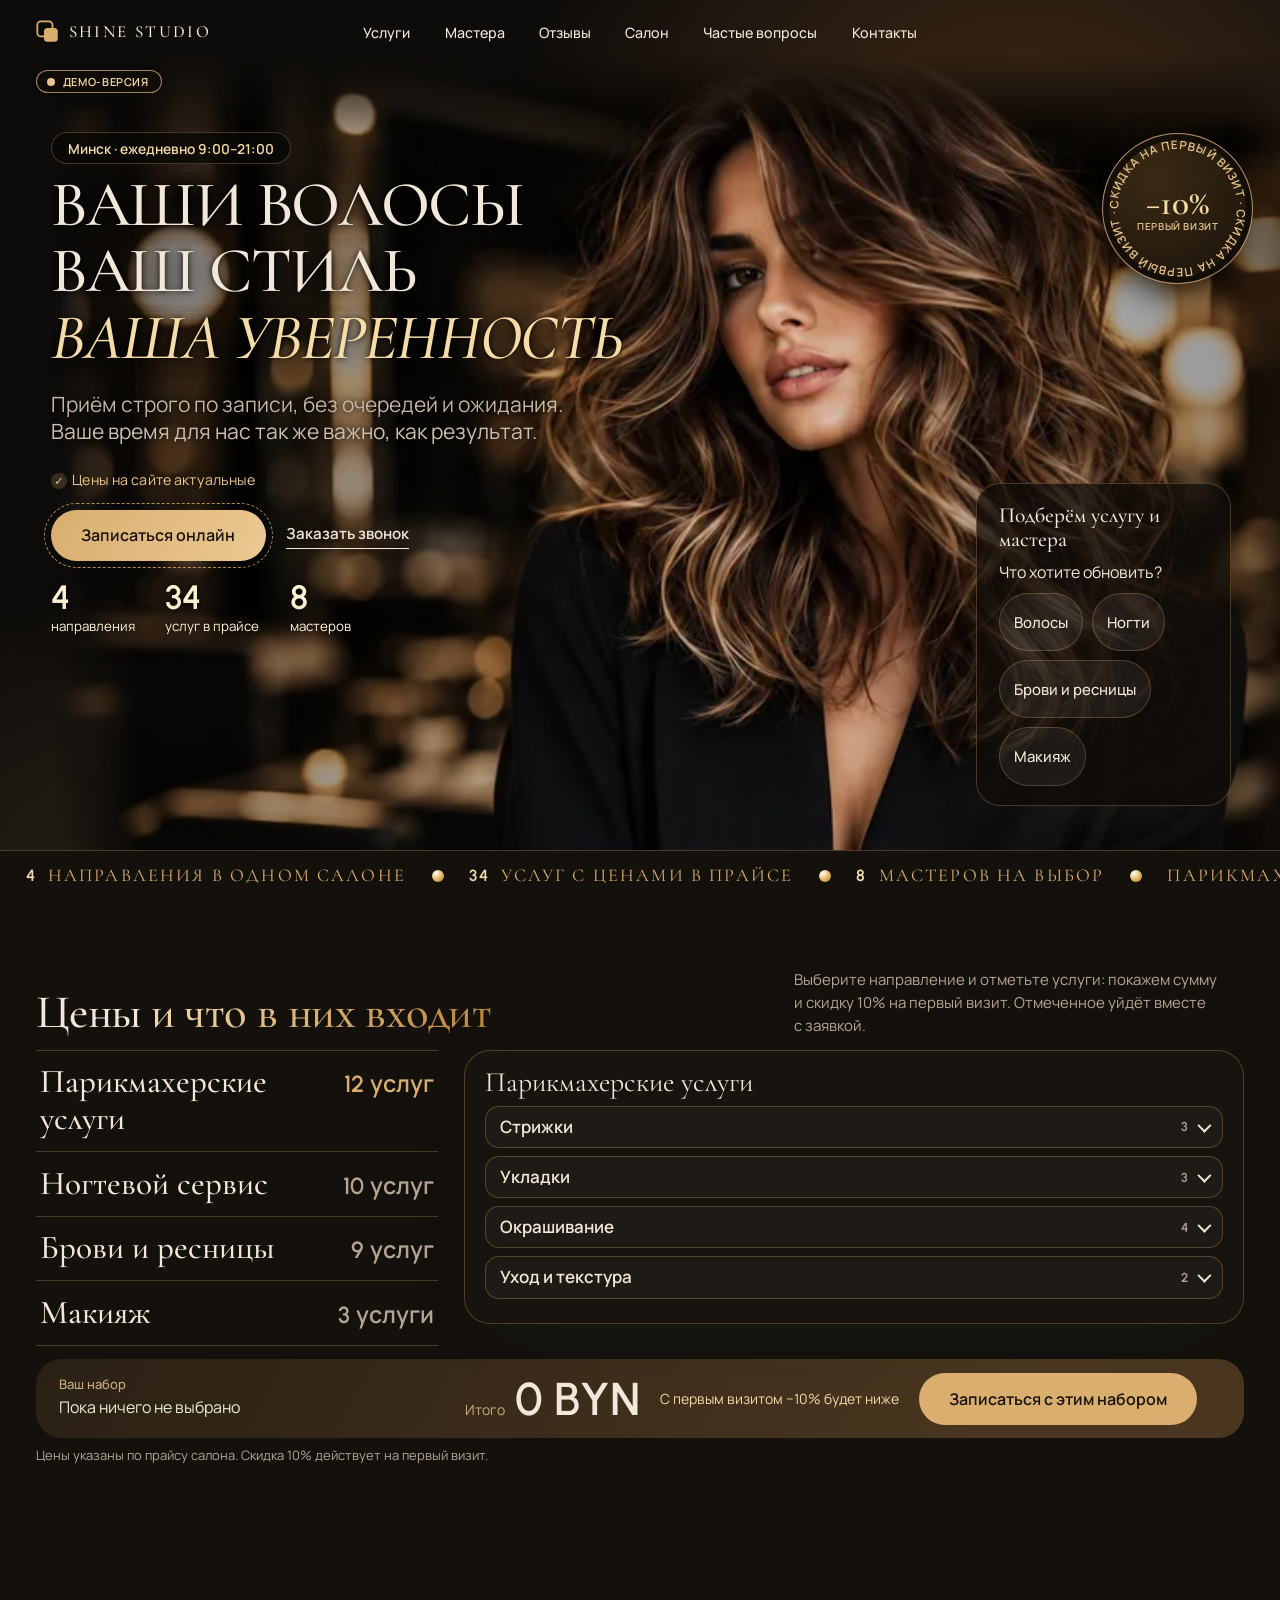
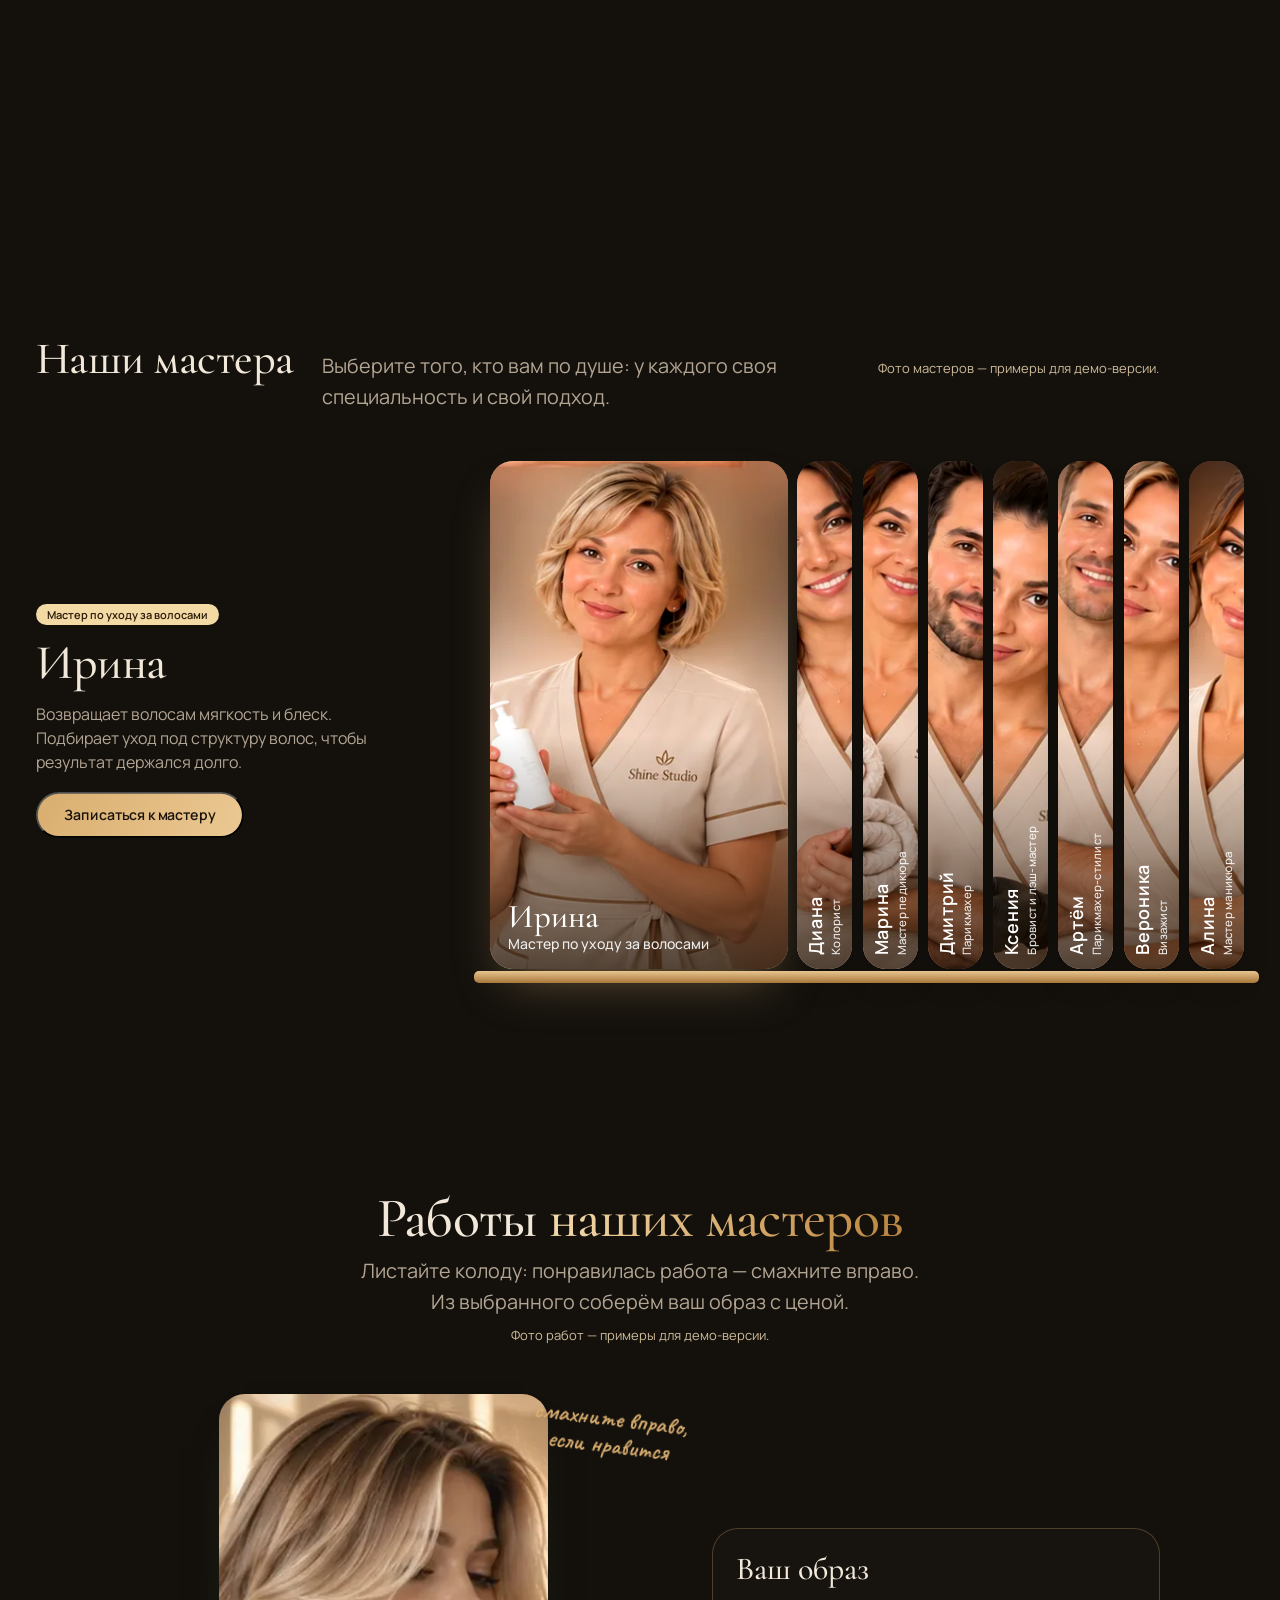
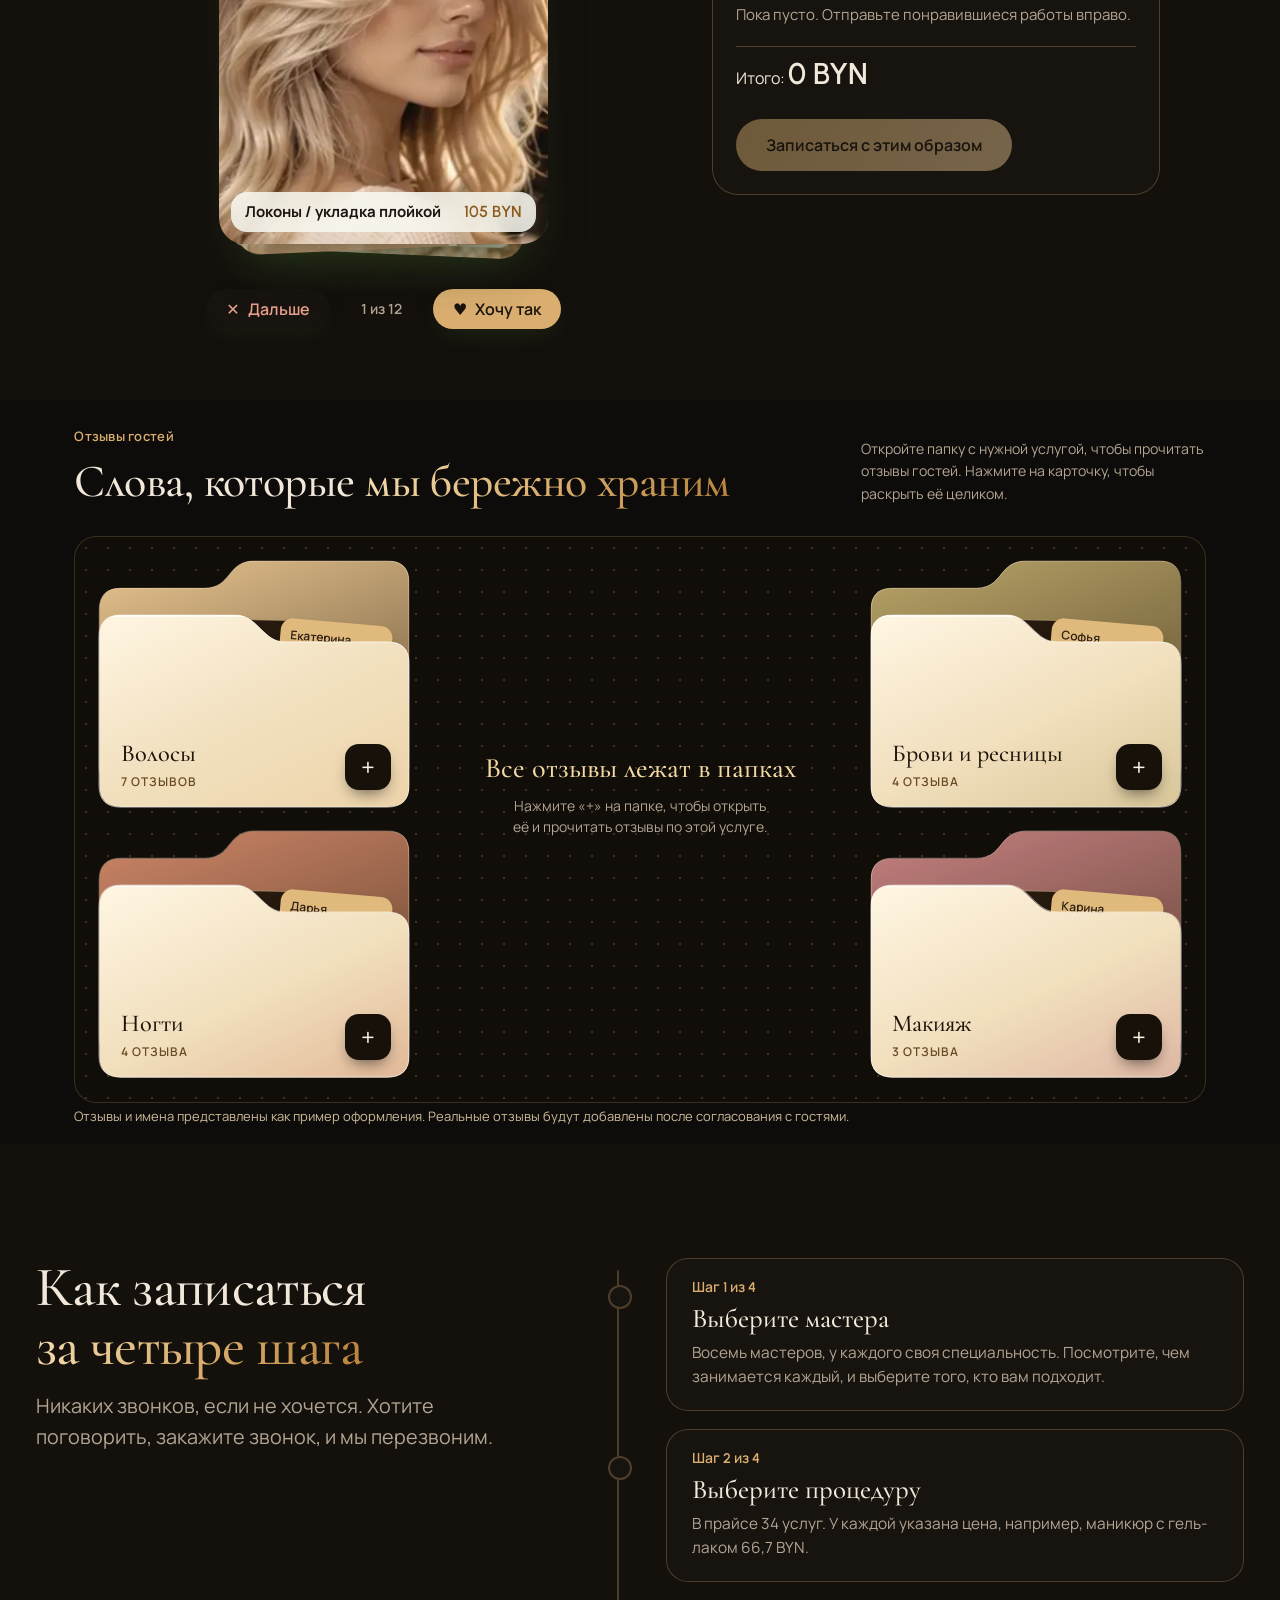
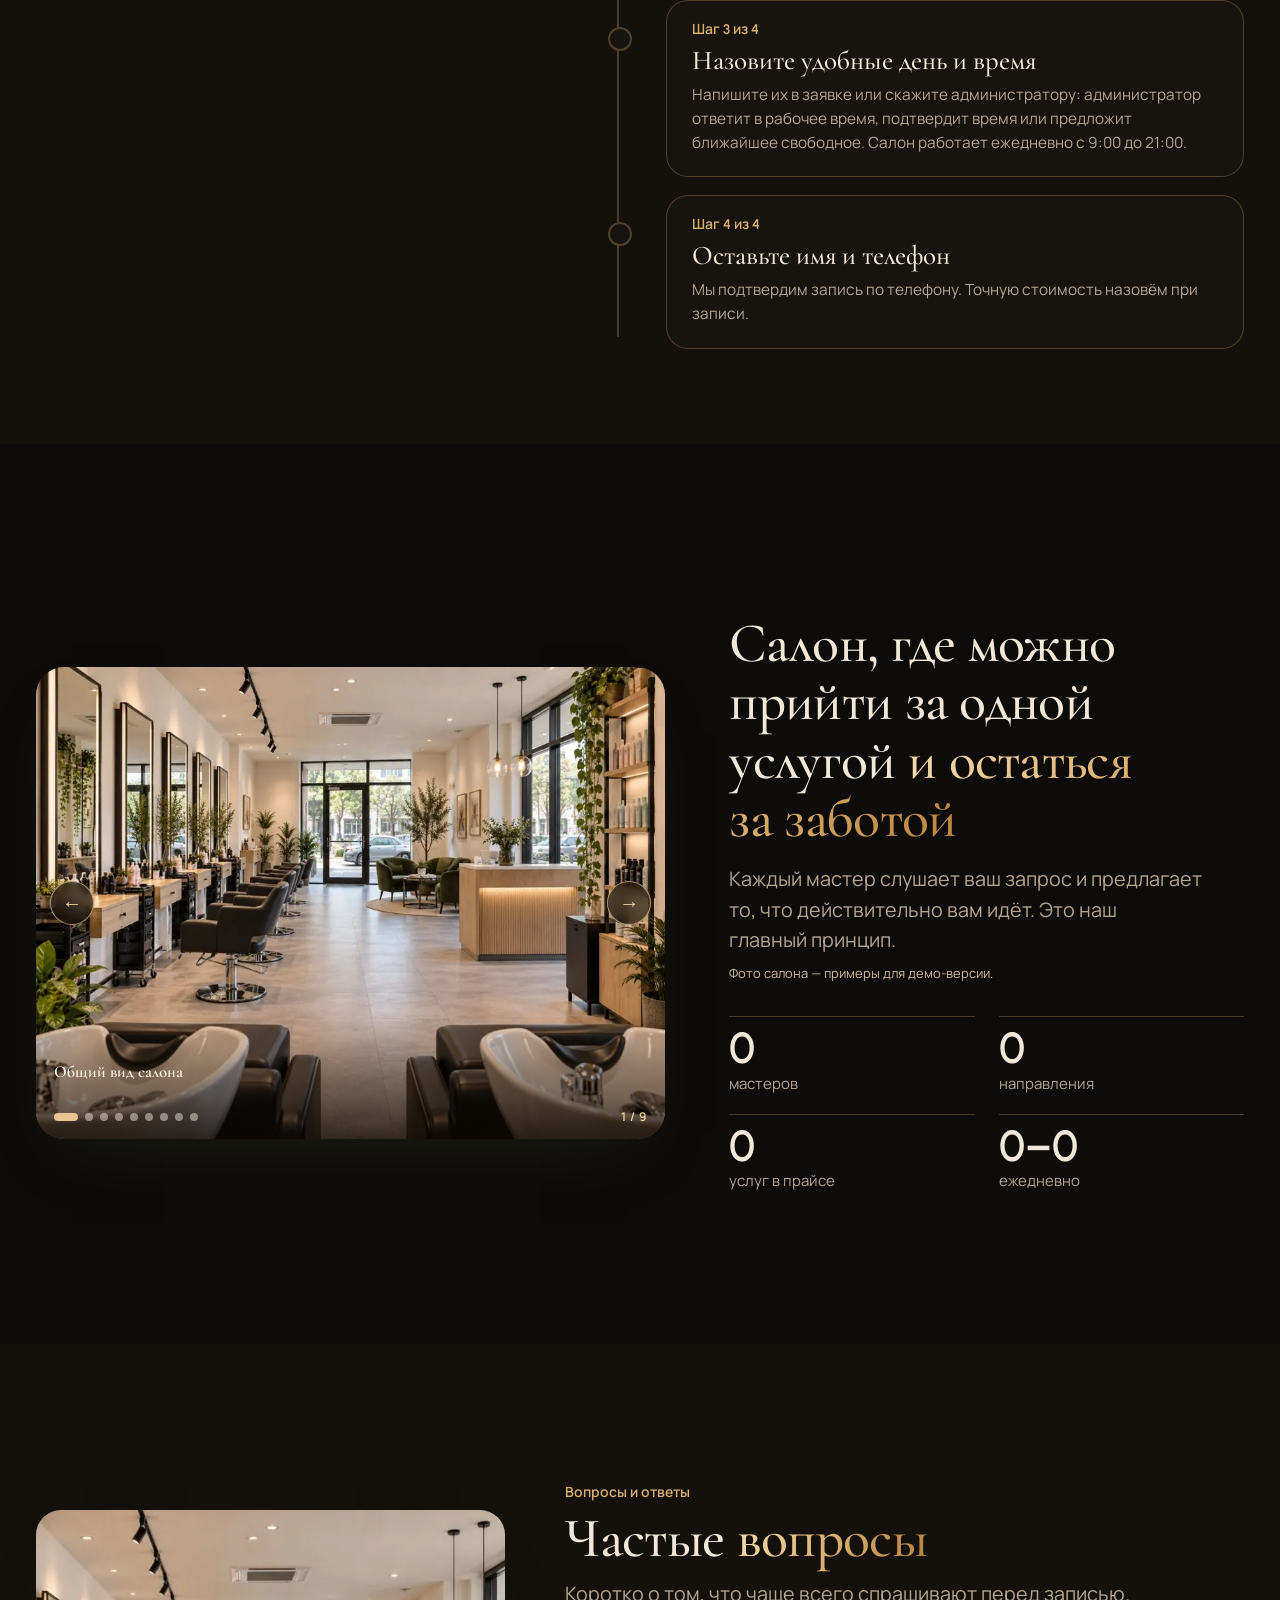
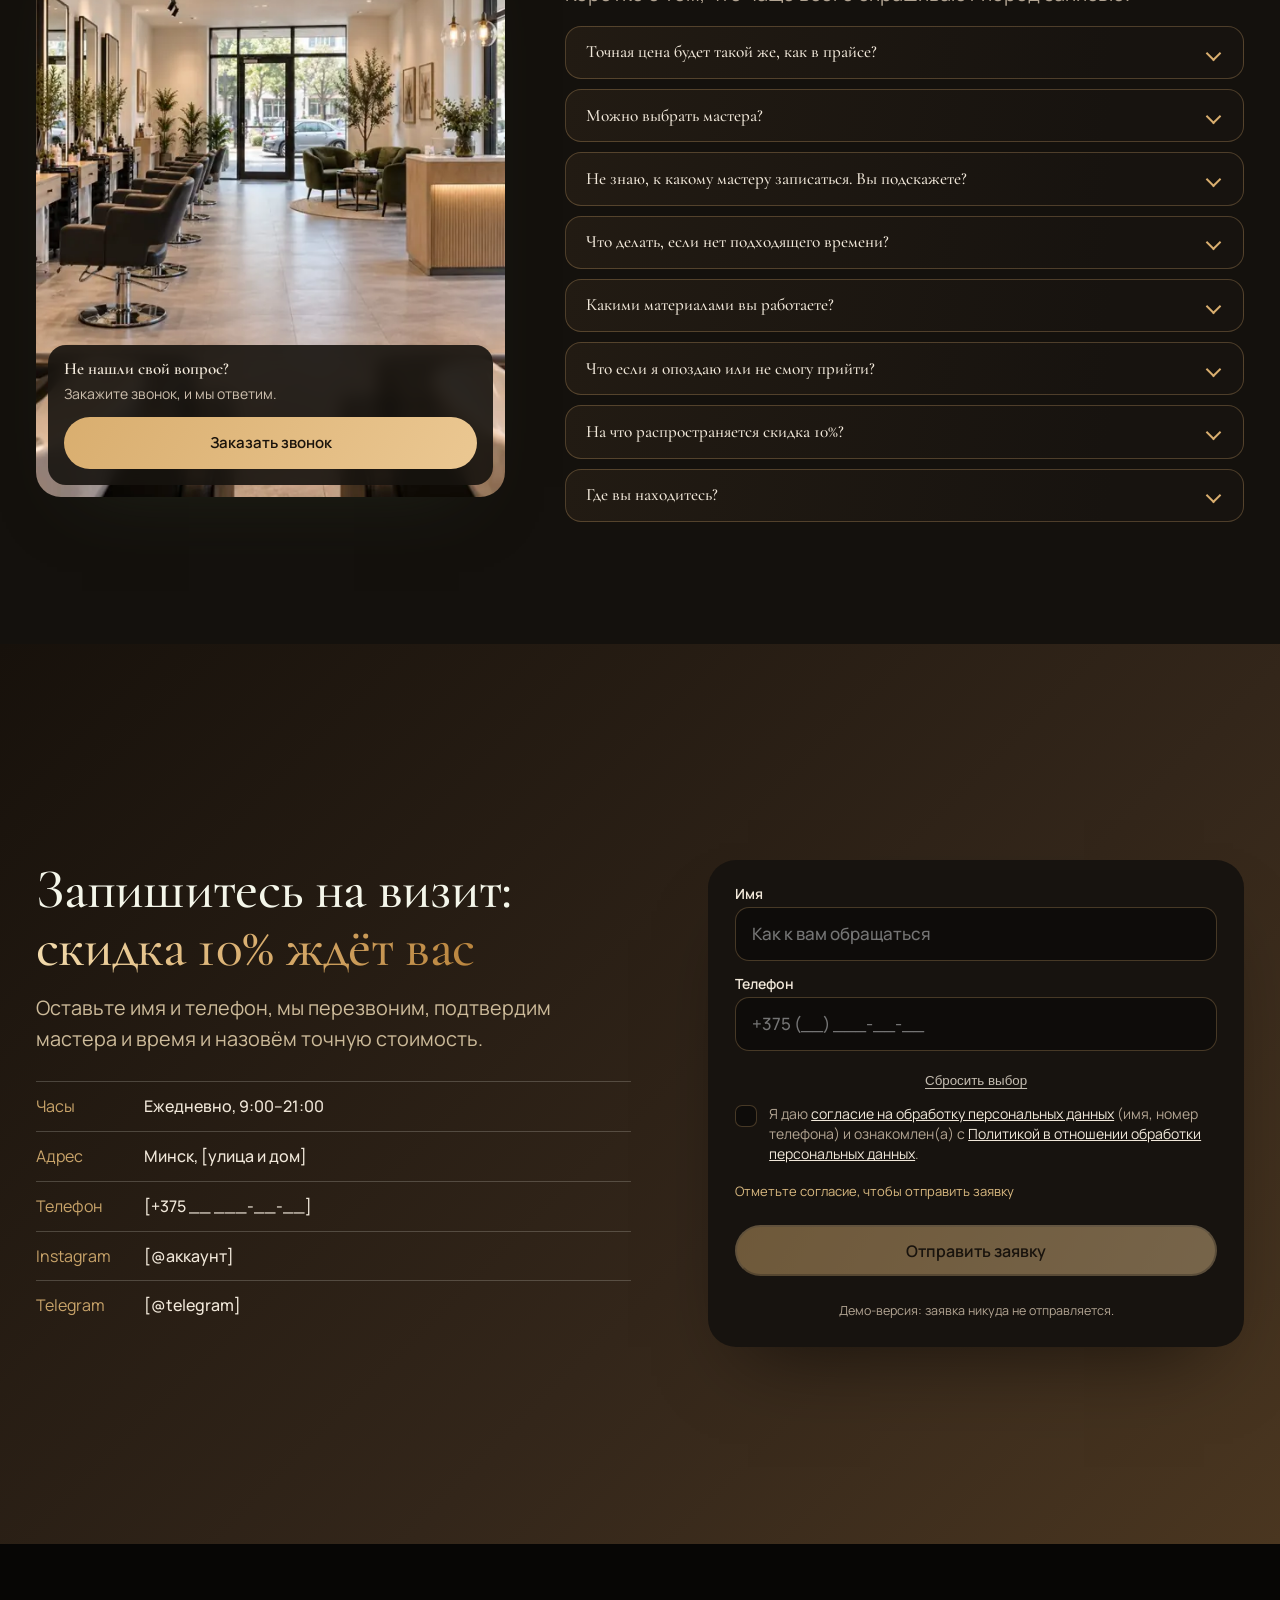
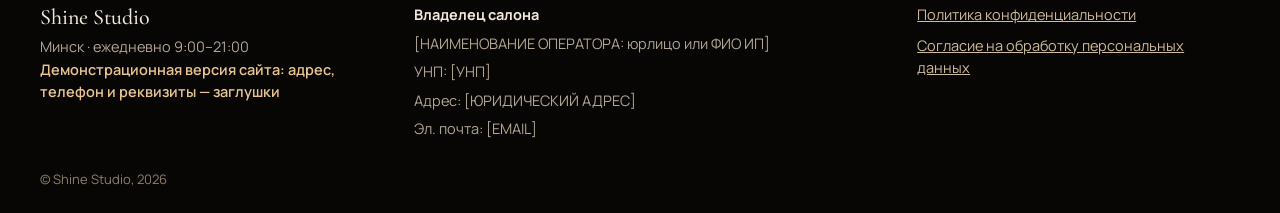
==== commit fe10b8f8: "Restore original demo; keep Volos adaptation separate as requested" ====
--- a/index.html
+++ b/index.html
@@ -1,29 +1,92 @@
-<!DOCTYPE html>
-<html lang="ru" class="t1"><head><meta charset="utf-8"><meta name="viewport" content="width=device-width,initial-scale=1">
-<title>Volos Studio — уход за волосами · Минск, Щорса, 3</title>
+<!doctype html>
+<html lang="ru" class="intro t1"><head><meta charset="utf-8"><meta name="viewport" content="width=device-width,initial-scale=1">
+<title>Shine Studio — салон красоты в Минске (демо-версия)</title>
 <link rel="preconnect" href="https://fonts.googleapis.com"><link rel="preconnect" href="https://fonts.gstatic.com" crossorigin>
-<noscript><link href="https://fonts.googleapis.com/css2?family=Brygada+1918:ital,wght@0,400;0,500;1,400&amp;family=Manrope:wght@400;500;600&amp;family=Urbanist:wght@500;600&amp;family=Caveat:wght@600&amp;family=Cormorant+Garamond:ital,wght@0,500;0,600;1,500&amp;display=swap" rel="stylesheet"></noscript>
+<script>(function(){var l=document.createElement('link');l.rel='stylesheet';l.href='https://fonts.googleapis.com/css2?family=Brygada+1918:ital,wght@0,400;0,500;1,400&family=Manrope:wght@400;500;600&family=Urbanist:wght@500;600&family=Caveat:wght@600&family=Cormorant+Garamond:ital,wght@0,500;0,600;1,500&display=swap';document.head.appendChild(l)})()</script><noscript><link href="https://fonts.googleapis.com/css2?family=Brygada+1918:ital,wght@0,400;0,500;1,400&family=Manrope:wght@400;500;600&family=Urbanist:wght@500;600&family=Caveat:wght@600&family=Cormorant+Garamond:ital,wght@0,500;0,600;1,500&display=swap" rel="stylesheet"></noscript>
 <link rel="preload" as="image" href="assets/hero-hair-800.webp" imagesrcset="assets/hero-hair-800.webp 800w, assets/hero-hair.webp 1536w" imagesizes="(max-width:820px) 80vw, 58vw" fetchpriority="high"><link rel="stylesheet" href="r/r.css">
 <style>html.intro .top,html.intro .badge,html.intro .h1,html.intro .sub,html.intro .cta-row,html.intro .facts,html.intro .arc,html.intro .card,html.intro .act,html.intro .figure,html.intro .note{opacity:0}</style>
-<link rel="stylesheet" href="site/site.css"><link rel="stylesheet" href="site/hero5.css"><link rel="stylesheet" href="site/themes.css"><style>
-.v-content{max-width:1120px;margin:0 auto;padding:40px 24px}.v-content h2{font-size:clamp(28px,4vw,48px);line-height:1.15;margin:0 0 24px}.v-content p{line-height:1.65;margin:12px 0}.v-team{display:grid;grid-template-columns:repeat(3,minmax(0,1fr));gap:20px;margin:24px 0}.v-team article{padding:28px;background:#ffffff12;border:1px solid currentColor;border-radius:16px}.v-team h3{font-size:24px;line-height:1.25;margin:12px 0}.v-initial{display:grid;place-items:center;border-radius:50%;width:76px;height:76px;background:#d6b879;color:#251d19;font-size:42px;font-family:serif}.v-price{border-bottom:1px solid #998e7d;padding:18px 0}.v-price summary{cursor:pointer;font-size:18px;line-height:1.5;font-weight:600;min-height:44px}.v-table{overflow-x:auto}.v-table table{width:100%;border-collapse:collapse;font-size:15px;min-width:340px}.v-table th,.v-table td{text-align:left;padding:12px 8px;border-bottom:1px solid #998e7d55}.v-rows>div{display:flex;justify-content:space-between;gap:20px;padding:14px 0;border-bottom:1px solid #998e7d44;line-height:1.6}.v-rows strong{white-space:nowrap}.v-note{font-size:14px!important;line-height:1.6;opacity:.85}.v-btn{display:inline-block;background:#d6b879;color:#211a17;padding:16px 24px;border-radius:8px;text-decoration:none;font-weight:600;min-height:48px}.v-link{display:inline-block;text-decoration:underline;text-underline-offset:5px;padding:12px 0;min-height:44px}.v-actions{display:flex;gap:24px;align-items:center;flex-wrap:wrap;margin:24px 0}.v-address{font-size:24px}.v-demo{padding:16px 24px;text-align:center;background:#251e19;color:#f9eddd;font-size:13px;line-height:1.6}.v-demo a{text-decoration:underline}a:focus-visible,button:focus-visible,summary:focus-visible{outline:3px solid #c59038;outline-offset:5px}.v-close{float:right;background:transparent;color:inherit;border:1px solid currentColor;border-radius:50%;width:44px;height:44px;font-size:26px;cursor:pointer}.v-section{scroll-margin-top:90px}
-@media(max-width:760px){.v-team{grid-template-columns:1fr}.v-content{padding:32px 18px}.v-team article{padding:22px}.v-rows>div{flex-wrap:wrap;gap:4px}.v-actions{gap:10px}.v-table th,.v-table td{padding:10px 5px;font-size:13px}}@media(prefers-reduced-motion:reduce){*,*::before,*::after{animation:none!important;transition:none!important;scroll-behavior:auto!important}}
-</style><style>.rv,.hero .l,.hero .left,.h1 .s{opacity:1!important;visibility:visible!important;transform:none!important;filter:none!important}.sec{content-visibility:visible;padding:64px 0!important;min-height:0!important}.hero .stage:after{content:"Фото оформления — временные примеры";position:absolute;bottom:0;left:10%;font-size:12px;color:#35402b}.v-content{color:var(--ink,#f1e8da)}.v-team article{background:var(--paper,#17130f);color:var(--ink,#f1e8da)}.v-btn{background:var(--accent,#d9ae6f);color:var(--on-accent,#1a130b)}.demo-p{display:none!important}</style></head><body><div class="hero h5" id="top"><div class="mesh" aria-hidden="true"><i class="b1"></i><i class="b2"></i><i class="b3"></i><i class="b4"></i></div><div class="grain"></div><header class="top"><div class="wrap"><a class="logo" href="#top" aria-label="Volos Studio"><svg viewbox="0 0 26 26" aria-hidden="true"><rect x="1.5" y="1.5" width="17" height="17" rx="4" fill="none" stroke="currentColor" stroke-width="2"></rect><rect x="9" y="9" width="15.5" height="15.5" rx="4" fill="#4A6A3A"></rect></svg><span>Volos Studio</span></a><nav aria-label="Основное"><ul class="menu"><li><a href="#prices">Услуги</a></li><li><a href="#masters">Мастера</a></li><li><a href="#care">Наш подход</a></li><li><a href="#about">Салон</a></li><li><a href="#faq">Частые вопросы</a></li><li><a href="#contacts">Контакты</a></li></ul></nav><a class="btn btn-sm" href="https://www.instagram.com/volos_studioo/" target="_blank" rel="noopener"><span>Записаться</span></a></div></header>
-<main class="h5m"><div class="h5g"><div class="left"><span class="badge">Минск · Щорса, 3 · Грушевка</span><h1 class="h1"><span class="s">Ваши волосы</span><span class="s">Ваш стиль</span><span class="s"><em>Ваша уверенность</em></span></h1>
-<p class="sub">Кератин, ботокс, восстановление волос, окрашивание и укладки. Индивидуальный подбор процедуры и домашнего ухода.</p>
-<p class="promo-t">−10% на первое посещение · условия при записи</p>
-<div class="cta-row"><span class="btn-wrap"><span class="ring"></span><a class="btn" href="https://www.instagram.com/volos_studioo/" target="_blank" rel="noopener">Написать в Instagram</a></span><a class="link2" href="https://www.instagram.com/volos_studioo/" target="_blank" rel="noopener">Написать в Instagram</a></div>
-<ul class="facts"><li><b>3</b><span>мастера</span></li><li><b>4</b><span>направления ухода</span></li><li><b>−10%</b><span>первый визит</span></li></ul></div>
+<script>if(matchMedia('(prefers-reduced-motion: reduce)').matches)document.documentElement.classList.remove('intro');else setTimeout(function(){document.documentElement.classList.remove('intro')},5000)</script>
+<link rel="stylesheet" href="site/site.css"><link rel="stylesheet" href="site/hero5.css"><link rel="stylesheet" href="site/themes.css"><script>document.documentElement.classList.add('js')</script></head><body><div class="hero h5" id="top"><div class="mesh" aria-hidden="true"><i class="b1"></i><i class="b2"></i><i class="b3"></i><i class="b4"></i></div><div class="grain"></div><header class="top"><div class="wrap"><a class="logo" href="#top" aria-label="Shine Studio"><svg viewBox="0 0 26 26" aria-hidden="true"><rect x="1.5" y="1.5" width="17" height="17" rx="4" fill="none" stroke="currentColor" stroke-width="2"/><rect x="9" y="9" width="15.5" height="15.5" rx="4" fill="#4A6A3A"/></svg><span>Shine Studio</span></a><nav aria-label="Основное"><ul class="menu"><li><a href="#prices">Услуги</a></li><li><a href="#masters">Мастера</a></li><li><a href="#reviews">Отзывы</a></li><li><a href="#about">Салон</a></li><li><a href="#faq">Частые вопросы</a></li><li><a href="#contacts">Контакты</a></li></ul></nav><a class="btn btn-sm" href="#book"><span>Записаться</span></a></div></header>
+<main class="h5m"><div class="h5g"><div class="left"><span class="badge">Минск · ежедневно 9:00–21:00</span><h1 class="h1"><span class="s">Ваши волосы</span><span class="s">Ваш стиль</span><span class="s"><em>Ваша уверенность</em></span></h1>
+<p class="sub">Приём строго по записи, без очередей и ожидания. Ваше время для нас так же важно, как результат.</p>
+<p class="promo-t"><i aria-hidden="true">✓</i>Цены на сайте актуальные</p>
+<div class="cta-row"><span class="btn-wrap"><span class="ring"></span><a class="btn" href="#book"><span>Записаться онлайн</span></a></span><a class="link2" href="#book" data-call>Заказать звонок</a><button type="button" class="link2 qz-m" data-qz>Подобрать услугу</button></div>
+<ul class="facts"><li><b data-count="4">4</b><span>направления</span></li><li><b data-count="34">34</b><span>услуг в прайсе</span></li><li><b data-count="8">8</b><span>мастеров</span></li></ul></div>
 <div class="stage" aria-label="Фото салона и мастеров">
  <div class="halo" aria-hidden="true"></div>
- <div class="off-wheel" role="img" aria-label="Скидка 10% на первый визит"><svg viewbox="0 0 200 200" aria-hidden="true"><defs><path id="ow" d="M100,100 m-80,0 a80,80 0 1,1 160,0 a80,80 0 1,1 -160,0"></path></defs><text><textpath href="#ow" textlength="500" lengthadjust="spacing">скидка на первый визит · скидка на первый визит · </textpath></text></svg><span class="ow-c"><b>−10%</b><i>первый визит</i></span></div>
+ <div class="off-wheel" role="img" aria-label="Скидка 10% на первый визит"><svg viewBox="0 0 200 200" aria-hidden="true"><defs><path id="ow" d="M100,100 m-80,0 a80,80 0 1,1 160,0 a80,80 0 1,1 -160,0"/></defs><text><textPath href="#ow" textLength="500" lengthAdjust="spacing">скидка на первый визит · скидка на первый визит · </textPath></text></svg><span class="ow-c"><b>−10%</b><i>первый визит</i></span></div>
  <div class="l l-fig" data-d="14"><figure class="figure"><img src="assets/hero-hair-800.webp" srcset="assets/hero-hair-800.webp 800w, assets/hero-hair.webp 1536w" sizes="(max-width:820px) 80vw, 58vw" width="1536" height="1024" fetchpriority="high" decoding="async" alt="Девушка с волнистыми окрашенными волосами"></figure></div>
- <div class="l l-a" data-d="-30"><figure class="arch"><img loading="lazy" decoding="async" src="assets/work-vypryamlenie-volos.webp" width="520" height="497" alt="Пример изображения волос для демо"></figure></div>
+ <div class="l l-a" data-d="-30"><figure class="arch"><img loading="lazy" decoding="async" src="assets/work-manikyur.webp" width="520" height="497" alt="Маникюр с гель-лаком"></figure></div>
  <div class="l l-b" data-d="34"><figure class="arch"><img loading="lazy" decoding="async" src="assets/work-okrashivanie.webp" width="523" height="497" alt="Окрашивание волос"></figure></div>
  <div class="l l-d" data-d="-16"><div class="pic"><img loading="lazy" decoding="async" src="assets/salon-resepshen-i-zona-ozhidaniya.webp" width="900" height="675" alt="Ресепшен салона"></div></div>
- </div><nav class="qnav" aria-label="Быстрый доступ"><a href="#prices">Услуги</a><a href="#masters">Мастера</a><a href="#works">Работы</a><a href="#care">Наш подход</a><a href="#faq">Вопросы</a><a href="#contacts">Контакты</a></nav></div></main><div class="ticker" aria-label="4 направления, 34 услуг, 8 мастеров, ежедневно 9:00–21:00"><div class="v-demo">Кератин · Ботокс · Холодное восстановление · Окрашивание · Причёски · Минск, Щорса, 3</div></div></div><div class="qz-slot" id="qzSlot"></div><main id="content"><section class="sec price" id="prices" aria-labelledby="price-h"><div class="v-content"><h2>Услуги и стоимость</h2><p class="v-note">Цены из предоставленного прайса Instagram. Актуальную стоимость и условия скидок уточняйте при записи.</p><details class="v-price"><summary>Кератин / ботокс — от 200 BYN</summary><div class="v-table"><table><thead><tr><th>Длина волос</th><th>Виктория / Алёна</th><th>Евгения</th></tr></thead><tbody><tr><td>До 30 см</td><td>200 BYN</td><td>210 BYN</td></tr><tr><td>До 35 см</td><td>220 BYN</td><td>230 BYN</td></tr><tr><td>До 40 см</td><td>230 BYN</td><td>240 BYN</td></tr><tr><td>До 45 см</td><td>240 BYN</td><td>250 BYN</td></tr><tr><td>До 50 см</td><td>250 BYN</td><td>270 BYN</td></tr><tr><td>До 55 см</td><td>270 BYN</td><td>290 BYN</td></tr><tr><td>До 60 см</td><td>290 BYN</td><td>320 BYN</td></tr><tr><td>До 65 см</td><td>320 BYN</td><td>350 BYN</td></tr><tr><td>До 70 см</td><td>350 BYN</td><td>380 BYN</td></tr><tr><td>До 75 см</td><td>360 BYN</td><td>400 BYN</td></tr><tr><td>До 80 см</td><td>390 BYN</td><td>440 BYN</td></tr></tbody></table></div><p>Продолжительность — от 3 часов. Доплаты указаны ниже.</p></details><details class="v-price"><summary>Холодное восстановление + реконструкция — от 190 BYN</summary><div class="v-table"><table><thead><tr><th>Длина волос</th><th>Виктория / Алёна</th><th>Евгения</th></tr></thead><tbody><tr><td>До 30 см</td><td>190 BYN</td><td>200 BYN</td></tr><tr><td>До 35 см</td><td>210 BYN</td><td>220 BYN</td></tr><tr><td>До 40 см</td><td>220 BYN</td><td>230 BYN</td></tr><tr><td>До 45 см</td><td>230 BYN</td><td>240 BYN</td></tr><tr><td>До 50 см</td><td>240 BYN</td><td>260 BYN</td></tr><tr><td>До 55 см</td><td>260 BYN</td><td>280 BYN</td></tr><tr><td>До 60 см</td><td>280 BYN</td><td>300 BYN</td></tr><tr><td>До 65 см</td><td>310 BYN</td><td>330 BYN</td></tr><tr><td>До 70 см</td><td>330 BYN</td><td>350 BYN</td></tr><tr><td>До 75 см</td><td>350 BYN</td><td>380 BYN</td></tr><tr><td>До 80 см</td><td>380 BYN</td><td>430 BYN</td></tr></tbody></table></div><p>Продолжительность — от 3 часов. Доплаты указаны ниже.</p></details><details class="v-price"><summary>Витаминный комплекс — от 160 BYN</summary><div class="v-rows"><div><span>До плеча (до 35 см)</span><strong>160 BYN</strong></div><div><span>До лопаток (до 45 см)</span><strong>210 BYN</strong></div><div><span>До талии (до 60 см)</span><strong>240 BYN</strong></div><div><span>Ниже талии (от 65 см)</span><strong>от 270 BYN</strong></div></div><p>У всех мастеров стоимость одинаковая. От 2 часов.</p></details><details class="v-price"><summary>Пилинг кожи головы — от 40 BYN</summary><div class="v-rows"><div><span>Перед другой процедурой</span><strong>40 BYN</strong></div><div><span>В отдельный день + SPA для волос в подарок</span><strong>70 BYN</strong></div></div><p>В отдельный день возможна доплата за густоту до 30 BYN.</p></details><details class="v-price"><summary>Окрашивание и тонирование</summary><div class="v-rows"><div><span>В один тон / закрашивание седины · от 2 часов</span><strong>140–170 BYN</strong></div><div><span>Окрашивание корней · от 1,5 часа</span><strong>70–100 BYN</strong></div><div><span>Тонирование · от 1,5 часа</span><strong>100–130 BYN</strong></div><div><span>Локоны после окрашивания · дополнительно 15–30 минут</span><strong>40 BYN</strong></div></div><p>Выполняет топ-мастер Алёна.</p></details><details class="v-price"><summary>Причёски и укладки</summary><div class="v-rows"><div><span>Причёска · от 1,5 часа</span><strong>120 BYN</strong></div><div><span>Экспресс-укладка · от 40 минут</span><strong>70 BYN</strong></div></div><p>Выполняет топ-мастер Виктория.</p></details><details class="v-price"><summary>Дополнительные услуги</summary><div class="v-rows"><div><span>Выпрямление только корня</span><strong>200 BYN</strong></div><div><span>Выпрямление чёлки или передних прядей</span><strong>от 80 BYN</strong></div><div><span>Мытьё головы + профессиональная маска</span><strong>20 BYN</strong></div><div><span>Стрижка кончиков отдельно, машинкой</span><strong>15 BYN</strong></div></div></details><details class="v-price"><summary>Доплаты и расчёт стоимости</summary><div class="v-rows"><div><span>Густота: окружность хвоста до 7 см</span><strong>0 BYN</strong></div><div><span>Густота: 8 / 9 / 10 / 11 / 12 см</span><strong>40 / 60 / 80 / 100 / 130 BYN</strong></div><div><span>Подложки</span><strong>20–40 BYN</strong></div><div><span>Сложность</span><strong>20–100 BYN</strong></div><div><span>Работа с наращёнными волосами</span><strong>80–150 BYN</strong></div><div><span>Работа с афроволосами</span><strong>200 BYN</strong></div></div><p>Длину измеряют от макушки до самой длинной части волос; густоту — по окружности хвоста у корня. Итоговую стоимость уточняйте у мастера до процедуры.</p></details></div></section><section class="sec masters" id="masters" aria-labelledby="masters-h"><div class="v-content"><h2>Знакомьтесь: команда Volos</h2><div class="v-team"><article><div class="v-initial" aria-hidden="true">Е</div><p>Основательница студии</p><h3>Евгения</h3><p>Кератин, ботокс и холодное восстановление.</p><a class="v-link" href="https://www.instagram.com/volos_studioo/" target="_blank" rel="noopener">Записаться в Instagram ↗</a></article><article><div class="v-initial" aria-hidden="true">В</div><p>Топ-мастер</p><h3>Виктория</h3><p>Уход за волосами, причёски и укладки.</p><a class="v-link" href="https://www.instagram.com/volos_studioo/" target="_blank" rel="noopener">Записаться в Instagram ↗</a></article><article><div class="v-initial" aria-hidden="true">А</div><p>Топ-мастер</p><h3>Алёна</h3><p>Уход за волосами, окрашивание и тонирование.</p><a class="v-link" href="https://www.instagram.com/volos_studioo/" target="_blank" rel="noopener">Записаться в Instagram ↗</a></article></div></div></section><section class="sec works" id="works" aria-labelledby="works-h"><div class="v-content"><h2>Работы студии</h2><p>Результаты кератина, ботокса, восстановления и окрашивания смотрите в профиле студии.</p><a class="v-link" href="https://www.instagram.com/volos_studioo/" target="_blank" rel="noopener">Смотреть работы Volos Studio ↗</a><p class="v-note">Фотографии в оформлении этого демо — временные примеры. Они не представлены как работы студии.</p></div></section>
-<section class="sec reviews gf-s" id="care" aria-labelledby="rev-h2"><div class="v-content"><h2>Забота о ваших волосах</h2><div class="v-team"><article><h3>Индивидуальный уход</h3><p>Подбор процедуры и домашнего ухода под ваш тип волос и кожи головы.</p></article><article><h3>Диагностика под микроскопом</h3><p>В материалах студии указана бесплатная диагностика перед процедурой по желанию клиента.</p></article><article><h3>Знакомство со студией</h3><p>В профиле указана скидка 10% на первое посещение. Условия уточняйте у администратора.</p></article></div></div></section><section class="sec how" id="how" aria-labelledby="how-h"><div class="v-content"><h2>Как записаться</h2><p class="v-address">Минск, ул. Щорса, 3</p><p>Ежедневно 10:00–22:00 · по предварительной записи</p><p><a class="v-link" href="tel:+375336114179">+375 33 611-41-79</a></p><div class="v-actions"><a class="v-btn" href="https://www.instagram.com/volos_studioo/" target="_blank" rel="noopener">Написать в Instagram ↗</a><a class="v-link" href="tel:+375336114179">Позвонить</a><a class="v-link" href="https://yandex.com/maps/org/volos_studio/135745913749/" target="_blank" rel="noopener">Мы в Яндекс Картах ↗</a></div><p>Напишите, какая процедура вас интересует, укажите длину волос и удобный день. Мастер поможет уточнить стоимость и согласовать время.</p></div></section>
-<section class="sec about" id="about" aria-labelledby="about-h"><div class="v-content"><h2>Уход с личным сопровождением</h2><p>Volos Studio — студия ухода за волосами Евгении Русак. Кератин, ботокс, холодное восстановление, окрашивание и причёски — на Щорса, 3 в Минске.</p><div class="v-team"><article><h3>Индивидуальный уход</h3><p>Подбор процедуры и домашнего ухода под ваш тип волос и кожи головы.</p></article><article><h3>Диагностика под микроскопом</h3><p>В материалах студии указана бесплатная диагностика перед процедурой по желанию клиента.</p></article><article><h3>Знакомство со студией</h3><p>В профиле указана скидка 10% на первое посещение. Условия уточняйте у администратора.</p></article></div></div></section>
-<section class="sec faq" id="faq" aria-labelledby="faq-h"><div class="v-content"><h2>Перед визитом</h2><details class="v-price"><summary>От чего зависит стоимость?</summary><p>От процедуры, мастера, длины и густоты волос. Возможны доплаты за сложность. Точную сумму согласуйте до процедуры.</p></details><details class="v-price"><summary>Как выбрать процедуру?</summary><p>Напишите мастеру о вашем запросе и состоянии волос. В студии подберут процедуру и домашний уход.</p></details><details class="v-price"><summary>Есть ли скидка на первый визит?</summary><p>В профиле студии указана скидка 10%. Актуальность и условия уточняйте при записи.</p></details></div></section><section class="sec final" id="book" aria-labelledby="book-h"><span id="contacts"></span><div class="v-content"><h2>Обсудим ваш уход?</h2><p class="v-address">Минск, ул. Щорса, 3</p><p>Ежедневно 10:00–22:00 · по предварительной записи</p><p><a class="v-link" href="tel:+375336114179">+375 33 611-41-79</a></p><div class="v-actions"><a class="v-btn" href="https://www.instagram.com/volos_studioo/" target="_blank" rel="noopener">Написать в Instagram ↗</a><a class="v-link" href="tel:+375336114179">Позвонить</a><a class="v-link" href="https://yandex.com/maps/org/volos_studio/135745913749/" target="_blank" rel="noopener">Мы в Яндекс Картах ↗</a></div><p>Напишите, какая процедура вас интересует, укажите длину волос и удобный день. Мастер поможет уточнить стоимость и согласовать время.</p></div></section>
-<footer class="foot"><div class="v-content"><p>© Volos Studio, 2026 · Минск, Щорса, 3</p><p class="v-note">Демонстрация сайта для студии. Цены и акции требуют подтверждения. Фотографии оформления — временные примеры.</p></div></footer>
-</main><div class="dock" role="navigation" aria-label="Быстрые действия"><a class="btn" href="https://www.instagram.com/volos_studioo/" target="_blank" rel="noopener">Написать в Instagram</a><a class="dock-2" href="tel:+375336114179" rel="noopener">Позвонить</a></div><button type="button" class="totop" aria-label="Наверх, к началу сайта" hidden><svg viewbox="0 0 24 24" width="22" height="22" aria-hidden="true"><path d="M12 19V5M5 12l7-7 7 7" fill="none" stroke="currentColor" stroke-width="2" stroke-linecap="round" stroke-linejoin="round"></path></svg></button><div class="v-demo">Демо для Volos Studio · фотографии оформления — временные примеры · запись через Instagram</div></body></html>+ <div class="l l-m" data-d="-22"><div class="mc"><img loading="lazy" decoding="async" src="assets/master-artem.webp" alt="" width="414" height="518"><div><b>Артём</b><span>парикмахер-стилист</span></div></div></div>
+ <div class="l l-s" data-d="22"><svg class="spin" viewBox="0 0 200 200" aria-hidden="true"><defs><path id="cp" d="M100,100 m-78,0 a78,78 0 1,1 156,0 a78,78 0 1,1 -156,0"/></defs><text><textPath href="#cp" textLength="482" lengthAdjust="spacing">Shine Studio · Минск · ежедневно 9:00–21:00 · </textPath></text></svg><div class="off10"><b>−10%</b><span>на первый визит</span></div></div>
+ <div class="l l-c" data-d="-10"><aside class="act qz" aria-label="Подбор услуги и мастера"><div class="qz-top"><h3>Подберём услугу и мастера</h3><span>3 вопроса</span></div><p class="qz-q">Что хотите обновить?</p><div class="qz-o" id="qzTeaser"></div></aside></div>
+</div><nav class="qnav" aria-label="Быстрый доступ"><a href="#prices">Услуги</a><a href="#masters">Мастера</a><a href="#works">Работы</a><a href="#reviews">Отзывы</a><a href="#faq">Вопросы</a><a href="#contacts">Контакты</a></nav></div></main><div class="ticker" aria-label="4 направления, 34 услуг, 8 мастеров, ежедневно 9:00–21:00"><div class="tk-track" aria-hidden="true"><div class="tk-set"><span><b>4</b> направления в одном салоне</span><i></i><span><b>34</b> услуг с ценами в прайсе</span><i></i><span><b>8</b> мастеров на выбор</span><i></i><span>Парикмахерские услуги</span><i></i><span>Окрашивание и уход за волосами</span><i></i><span>Маникюр и педикюр</span><i></i><span>Брови и ресницы</span><i></i><span>Макияж</span><i></i><span><b>−10%</b> на первый визит</span><i></i><span>Онлайн-запись без звонков</span><i></i><span>Ежедневно 9:00–21:00</span><i></i><span>Минск</span><i></i></div><div class="tk-set"><span><b>4</b> направления в одном салоне</span><i></i><span><b>34</b> услуг с ценами в прайсе</span><i></i><span><b>8</b> мастеров на выбор</span><i></i><span>Парикмахерские услуги</span><i></i><span>Окрашивание и уход за волосами</span><i></i><span>Маникюр и педикюр</span><i></i><span>Брови и ресницы</span><i></i><span>Макияж</span><i></i><span><b>−10%</b> на первый визит</span><i></i><span>Онлайн-запись без звонков</span><i></i><span>Ежедневно 9:00–21:00</span><i></i><span>Минск</span><i></i></div></div></div></div><div class="qz-slot" id="qzSlot"></div><main id="content"><section class="sec price" id="prices" aria-labelledby="price-h"><div class="wrap-s">
+ <div class="head2 rv-group"><h2 id="price-h" class="rv">Цены <em>и что в них входит</em></h2><p class="lead rv">Выберите направление и отметьте услуги: покажем сумму и скидку 10% на первый визит. Отмеченное уйдёт вместе с заявкой.</p></div>
+ <div class="pr-grid rv">
+  <div class="pr-tabs" role="tablist" aria-label="Направления"></div>
+  <div class="pr-panel" role="tabpanel"></div>
+ </div>
+ <div class="pr-sum rv" aria-live="polite"><div class="pr-sum-l"><div class="pr-sum-t">Ваш набор</div><div class="pr-sum-list" id="sumList">Пока ничего не выбрано</div></div><div class="pr-sum-r"><div class="pr-total"><span>Итого</span><b id="sumTotal">0 BYN</b></div><div class="pr-disc" id="sumDisc">С первым визитом −10% будет ниже</div><a class="btn" href="#book"><span>Записаться с этим набором</span></a></div></div>
+ <p class="pr-note">Цены указаны по прайсу салона. Скидка 10% действует на первый визит.</p>
+</div><script type="application/json" id="pricedata">[{"n": "Парикмахерские услуги", "from": 42.5, "g": [{"t": "Стрижки", "i": [{"n": "Женская стрижка — короткие", "p": 71.7, "m": "Артём"}, {"n": "Женская стрижка — длинные", "p": 85, "m": "Артём"}, {"n": "Мужская модельная стрижка", "p": 47.5, "m": "Дмитрий"}]}, {"t": "Укладки", "i": [{"n": "Укладка феном — средние волосы", "p": 42.5, "m": "Артём"}, {"n": "Локоны / укладка плойкой", "p": 105, "m": "Артём"}, {"n": "Свадебная причёска", "p": 140, "m": "Артём"}]}, {"t": "Окрашивание", "i": [{"n": "Окрашивание в один тон — средние волосы", "p": 193, "m": "Диана"}, {"n": "Окрашивание корней", "p": 147.5, "m": "Диана"}, {"n": "Тонирование — средние волосы", "p": 165, "m": "Диана"}, {"n": "Балаяж — средние волосы", "p": 315, "m": "Диана"}]}, {"t": "Уход и текстура", "i": [{"n": "Кератиновое выпрямление — длинные", "p": 230, "m": "Ирина"}, {"n": "Ботокс волос — средние", "p": 120, "m": "Ирина"}]}]}, {"n": "Ногтевой сервис", "from": 14, "g": [{"t": "Маникюр", "i": [{"n": "Маникюр без покрытия", "p": 45, "m": "Алина"}, {"n": "Маникюр с гель-лаком", "p": 66.7, "m": "Алина"}, {"n": "Маникюр с гель-лаком и укреплением", "p": 90, "m": "Алина"}]}, {"t": "Наращивание", "i": [{"n": "Наращивание ногтей", "p": 106.7, "m": "Алина"}, {"n": "Коррекция наращённых ногтей", "p": 110, "m": "Алина"}, {"n": "Снятие наращённых ногтей", "p": 15, "m": "Алина"}]}, {"t": "Покрытие и дизайн", "i": [{"n": "Снятие гель-лака отдельно", "p": 14, "m": "Алина"}]}, {"t": "Педикюр", "i": [{"n": "Педикюр без покрытия", "p": 63.8, "m": "Марина"}, {"n": "Педикюр с гель-лаком", "p": 80, "m": "Марина"}, {"n": "SMART-педикюр с гель-лаком", "p": 75, "m": "Марина"}]}]}, {"n": "Брови и ресницы", "from": 22.5, "g": [{"t": "Брови", "i": [{"n": "Коррекция бровей", "p": 27, "m": "Ксения"}, {"n": "Окрашивание бровей краской", "p": 31.2, "m": "Ксения"}, {"n": "Коррекция + окрашивание", "p": 51.7, "m": "Ксения"}, {"n": "Долговременная укладка бровей", "p": 45, "m": "Ксения"}]}, {"t": "Ресницы", "i": [{"n": "Окрашивание ресниц", "p": 27.5, "m": "Ксения"}, {"n": "Ламинирование ресниц", "p": 85, "m": "Ксения"}, {"n": "Наращивание ресниц — классика", "p": 90, "m": "Ксения"}, {"n": "Наращивание ресниц — 2D", "p": 125, "m": "Ксения"}, {"n": "Снятие наращённых ресниц", "p": 22.5, "m": ""}]}]}, {"n": "Макияж", "from": 116.7, "g": [{"t": "Макияж", "i": [{"n": "Дневной макияж", "p": 116.7, "m": "Вероника"}, {"n": "Вечерний макияж", "p": 150, "m": "Вероника"}, {"n": "Свадебный макияж", "p": 205, "m": "Вероника"}]}]}]</script></section><section class="sec masters" id="masters" aria-labelledby="masters-h"><div class="wrap-s mx">
+ <div class="mx-head rv-group"><h2 id="masters-h" class="rv">Наши мастера</h2><p class="lead rv">Выберите того, кто вам по душе: у каждого своя специальность и свой подход.</p><p class="ex-note">Фото мастеров — примеры для демо-версии.</p></div>
+ <div class="mx-acc-w rv">
+  <div class="mx-info" aria-live="polite"><div class="mi on" data-i="0"><span class="mx-r">Мастер по уходу за волосами</span><h3>Ирина</h3><p>Возвращает волосам мягкость и блеск. Подбирает уход под структуру волос, чтобы результат держался долго.</p><div class="btn-wrap"><button type="button" class="btn mi-go" data-i="0"><span>Записаться к мастеру</span></button></div></div><div class="mi" data-i="1"><span class="mx-r">Колорист</span><h3>Диана</h3><p>Работает с цветом: тонирование, балаяж, окрашивание в один тон. Подбирает оттенок, который подчёркивает вас.</p><div class="btn-wrap"><button type="button" class="btn mi-go" data-i="1"><span>Записаться к мастеру</span></button></div></div><div class="mi" data-i="2"><span class="mx-r">Мастер педикюра</span><h3>Марина</h3><p>Делает педикюр без спешки: аккуратная обработка, ровное покрытие и лёгкость в каждом шаге.</p><div class="btn-wrap"><button type="button" class="btn mi-go" data-i="2"><span>Записаться к мастеру</span></button></div></div><div class="mi" data-i="3"><span class="mx-r">Парикмахер</span><h3>Дмитрий</h3><p>Делает аккуратные модельные стрижки и следит за формой, чтобы образ оставался собранным между визитами.</p><div class="btn-wrap"><button type="button" class="btn mi-go" data-i="3"><span>Записаться к мастеру</span></button></div></div><div class="mi" data-i="4"><span class="mx-r">Бровист и лэш-мастер</span><h3>Ксения</h3><p>Верит, что красивый взгляд начинается с красивой формы. Подберёт линию бровей так, чтобы лицо засияло по-новому.</p><div class="btn-wrap"><button type="button" class="btn mi-go" data-i="4"><span>Записаться к мастеру</span></button></div></div><div class="mi" data-i="5"><span class="mx-r">Парикмахер-стилист</span><h3>Артём</h3><p>Любит превращать пожелания в образ. Для него стрижка — это история, которую хочется носить с гордостью.</p><div class="btn-wrap"><button type="button" class="btn mi-go" data-i="5"><span>Записаться к мастеру</span></button></div></div><div class="mi" data-i="6"><span class="mx-r">Визажист</span><h3>Вероника</h3><p>Знает, что макияж — не маска, а свет. Подчёркивает вашу природную красоту, а не рисует новую.</p><div class="btn-wrap"><button type="button" class="btn mi-go" data-i="6"><span>Записаться к мастеру</span></button></div></div><div class="mi" data-i="7"><span class="mx-r">Мастер маникюра</span><h3>Алина</h3><p>Рисует на ногтях маленькие истории. Идеальная форма и покрытие, которые радуют каждый день.</p><div class="btn-wrap"><button type="button" class="btn mi-go" data-i="7"><span>Записаться к мастеру</span></button></div></div></div>
+  <div class="mx-acc" role="tablist" aria-label="Мастера"><button type="button" class="ac-i on" data-i="0" aria-label="Ирина, Мастер по уходу за волосами" aria-pressed="true"><img src="assets/master-irina.webp" width="384" height="537" alt="" loading="lazy" decoding="async"><span class="ac-v"><b>Ирина</b><em>Мастер по уходу за волосами</em></span><span class="ac-h"><b>Ирина</b><em>Мастер по уходу за волосами</em></span></button><button type="button" class="ac-i" data-i="1" aria-label="Диана, Колорист" aria-pressed="false"><img src="assets/master-diana.webp" width="384" height="537" alt="" loading="lazy" decoding="async"><span class="ac-v"><b>Диана</b><em>Колорист</em></span><span class="ac-h"><b>Диана</b><em>Колорист</em></span></button><button type="button" class="ac-i" data-i="2" aria-label="Марина, Мастер педикюра" aria-pressed="false"><img src="assets/master-marina.webp" width="384" height="537" alt="" loading="lazy" decoding="async"><span class="ac-v"><b>Марина</b><em>Мастер педикюра</em></span><span class="ac-h"><b>Марина</b><em>Мастер педикюра</em></span></button><button type="button" class="ac-i" data-i="3" aria-label="Дмитрий, Парикмахер" aria-pressed="false"><img src="assets/master-dmitriy.webp" width="384" height="537" alt="" loading="lazy" decoding="async"><span class="ac-v"><b>Дмитрий</b><em>Парикмахер</em></span><span class="ac-h"><b>Дмитрий</b><em>Парикмахер</em></span></button><button type="button" class="ac-i" data-i="4" aria-label="Ксения, Бровист и лэш-мастер" aria-pressed="false"><img src="assets/master-kseniya.webp" width="384" height="537" alt="" loading="lazy" decoding="async"><span class="ac-v"><b>Ксения</b><em>Бровист и лэш-мастер</em></span><span class="ac-h"><b>Ксения</b><em>Бровист и лэш-мастер</em></span></button><button type="button" class="ac-i" data-i="5" aria-label="Артём, Парикмахер-стилист" aria-pressed="false"><img src="assets/master-artem.webp" width="384" height="537" alt="" loading="lazy" decoding="async"><span class="ac-v"><b>Артём</b><em>Парикмахер-стилист</em></span><span class="ac-h"><b>Артём</b><em>Парикмахер-стилист</em></span></button><button type="button" class="ac-i" data-i="6" aria-label="Вероника, Визажист" aria-pressed="false"><img src="assets/master-veronika.webp" width="384" height="537" alt="" loading="lazy" decoding="async"><span class="ac-v"><b>Вероника</b><em>Визажист</em></span><span class="ac-h"><b>Вероника</b><em>Визажист</em></span></button><button type="button" class="ac-i" data-i="7" aria-label="Алина, Мастер маникюра" aria-pressed="false"><img src="assets/master-alina.webp" width="384" height="537" alt="" loading="lazy" decoding="async"><span class="ac-v"><b>Алина</b><em>Мастер маникюра</em></span><span class="ac-h"><b>Алина</b><em>Мастер маникюра</em></span></button></div>
+ </div>
+ <div class="mx-legacy" hidden><div class="mx-stage"><article class="mx-p on" id="mxp0" role="tabpanel" aria-labelledby="mxt0"><div class="mx-fig"><i class="mx-bg"></i><img src="assets/master-irina.webp" width="384" height="537" alt="Ирина, мастер по уходу за волосами" loading="lazy" decoding="async"></div><div class="mx-txt"><span class="mx-r">Мастер по уходу за волосами</span><h3>Ирина</h3><p>Возвращает волосам мягкость и блеск. Подбирает уход под структуру волос, чтобы результат держался долго.</p><div class="btn-wrap"><a class="btn" href="#book"><span>Записаться к мастеру</span></a></div></div></article><article class="mx-p" id="mxp1" role="tabpanel" aria-labelledby="mxt1" hidden><div class="mx-fig"><i class="mx-bg"></i><img src="assets/master-diana.webp" width="384" height="537" alt="Диана, колорист" loading="lazy" decoding="async"></div><div class="mx-txt"><span class="mx-r">Колорист</span><h3>Диана</h3><p>Работает с цветом: тонирование, балаяж, окрашивание в один тон. Подбирает оттенок, который подчёркивает вас.</p><div class="btn-wrap"><a class="btn" href="#book"><span>Записаться к мастеру</span></a></div></div></article><article class="mx-p" id="mxp2" role="tabpanel" aria-labelledby="mxt2" hidden><div class="mx-fig"><i class="mx-bg"></i><img src="assets/master-marina.webp" width="384" height="537" alt="Марина, мастер педикюра" loading="lazy" decoding="async"></div><div class="mx-txt"><span class="mx-r">Мастер педикюра</span><h3>Марина</h3><p>Делает педикюр без спешки: аккуратная обработка, ровное покрытие и лёгкость в каждом шаге.</p><div class="btn-wrap"><a class="btn" href="#book"><span>Записаться к мастеру</span></a></div></div></article><article class="mx-p" id="mxp3" role="tabpanel" aria-labelledby="mxt3" hidden><div class="mx-fig"><i class="mx-bg"></i><img src="assets/master-dmitriy.webp" width="384" height="537" alt="Дмитрий, парикмахер" loading="lazy" decoding="async"></div><div class="mx-txt"><span class="mx-r">Парикмахер</span><h3>Дмитрий</h3><p>Делает аккуратные модельные стрижки и следит за формой, чтобы образ оставался собранным между визитами.</p><div class="btn-wrap"><a class="btn" href="#book"><span>Записаться к мастеру</span></a></div></div></article><article class="mx-p" id="mxp4" role="tabpanel" aria-labelledby="mxt4" hidden><div class="mx-fig"><i class="mx-bg"></i><img src="assets/master-kseniya.webp" width="384" height="537" alt="Ксения, бровист и лэш-мастер" loading="lazy" decoding="async"></div><div class="mx-txt"><span class="mx-r">Бровист и лэш-мастер</span><h3>Ксения</h3><p>Верит, что красивый взгляд начинается с красивой формы. Подберёт линию бровей так, чтобы лицо засияло по-новому.</p><div class="btn-wrap"><a class="btn" href="#book"><span>Записаться к мастеру</span></a></div></div></article><article class="mx-p" id="mxp5" role="tabpanel" aria-labelledby="mxt5" hidden><div class="mx-fig"><i class="mx-bg"></i><img src="assets/master-artem.webp" width="384" height="537" alt="Артём, парикмахер-стилист" loading="lazy" decoding="async"></div><div class="mx-txt"><span class="mx-r">Парикмахер-стилист</span><h3>Артём</h3><p>Любит превращать пожелания в образ. Для него стрижка — это история, которую хочется носить с гордостью.</p><div class="btn-wrap"><a class="btn" href="#book"><span>Записаться к мастеру</span></a></div></div></article><article class="mx-p" id="mxp6" role="tabpanel" aria-labelledby="mxt6" hidden><div class="mx-fig"><i class="mx-bg"></i><img src="assets/master-veronika.webp" width="384" height="537" alt="Вероника, визажист" loading="lazy" decoding="async"></div><div class="mx-txt"><span class="mx-r">Визажист</span><h3>Вероника</h3><p>Знает, что макияж — не маска, а свет. Подчёркивает вашу природную красоту, а не рисует новую.</p><div class="btn-wrap"><a class="btn" href="#book"><span>Записаться к мастеру</span></a></div></div></article><article class="mx-p" id="mxp7" role="tabpanel" aria-labelledby="mxt7" hidden><div class="mx-fig"><i class="mx-bg"></i><img src="assets/master-alina.webp" width="384" height="537" alt="Алина, мастер маникюра" loading="lazy" decoding="async"></div><div class="mx-txt"><span class="mx-r">Мастер маникюра</span><h3>Алина</h3><p>Рисует на ногтях маленькие истории. Идеальная форма и покрытие, которые радуют каждый день.</p><div class="btn-wrap"><a class="btn" href="#book"><span>Записаться к мастеру</span></a></div></div></article></div><div class="mx-tabs" role="tablist"><button type="button" class="mx-t on" id="mxt0" role="tab" aria-selected="true" aria-controls="mxp0" data-i="0"><span class="mx-d"><img src="assets/master-irina.webp" width="384" height="537" alt="" loading="lazy" decoding="async"></span><b>Ирина</b><em>Мастер по уходу за волосами</em></button><button type="button" class="mx-t" id="mxt1" role="tab" aria-selected="false" aria-controls="mxp1" data-i="1"><span class="mx-d"><img src="assets/master-diana.webp" width="384" height="537" alt="" loading="lazy" decoding="async"></span><b>Диана</b><em>Колорист</em></button><button type="button" class="mx-t" id="mxt2" role="tab" aria-selected="false" aria-controls="mxp2" data-i="2"><span class="mx-d"><img src="assets/master-marina.webp" width="384" height="537" alt="" loading="lazy" decoding="async"></span><b>Марина</b><em>Мастер педикюра</em></button><button type="button" class="mx-t" id="mxt3" role="tab" aria-selected="false" aria-controls="mxp3" data-i="3"><span class="mx-d"><img src="assets/master-dmitriy.webp" width="384" height="537" alt="" loading="lazy" decoding="async"></span><b>Дмитрий</b><em>Парикмахер</em></button><button type="button" class="mx-t" id="mxt4" role="tab" aria-selected="false" aria-controls="mxp4" data-i="4"><span class="mx-d"><img src="assets/master-kseniya.webp" width="384" height="537" alt="" loading="lazy" decoding="async"></span><b>Ксения</b><em>Бровист и лэш-мастер</em></button><button type="button" class="mx-t" id="mxt5" role="tab" aria-selected="false" aria-controls="mxp5" data-i="5"><span class="mx-d"><img src="assets/master-artem.webp" width="384" height="537" alt="" loading="lazy" decoding="async"></span><b>Артём</b><em>Парикмахер-стилист</em></button><button type="button" class="mx-t" id="mxt6" role="tab" aria-selected="false" aria-controls="mxp6" data-i="6"><span class="mx-d"><img src="assets/master-veronika.webp" width="384" height="537" alt="" loading="lazy" decoding="async"></span><b>Вероника</b><em>Визажист</em></button><button type="button" class="mx-t" id="mxt7" role="tab" aria-selected="false" aria-controls="mxp7" data-i="7"><span class="mx-d"><img src="assets/master-alina.webp" width="384" height="537" alt="" loading="lazy" decoding="async"></span><b>Алина</b><em>Мастер маникюра</em></button></div></div></div></section><section class="sec works" id="works" aria-labelledby="works-h"><div class="wrap-s wk-w">
+ <div class="head2 rv-group"><h2 id="works-h" class="rv">Работы <em>наших мастеров</em></h2><p class="lead rv">Листайте колоду: понравилась работа — смахните вправо. Из выбранного соберём ваш образ с ценой.</p><p class="ex-note">Фото работ — примеры для демо-версии.</p></div>
+ <div class="dk rv">
+  <div class="dk-l"><div class="dk-stack" tabindex="0" aria-label="Колода работ. Стрелка вправо: хочу так, влево: дальше"><figure class="dk-c" data-i="0"><img src="assets/work-lokony.webp" width="531" height="497" alt="Локоны / укладка плойкой" loading="lazy" decoding="async"><figcaption><b>Локоны / укладка плойкой</b><span>105 BYN</span></figcaption><i class="dk-st dk-st-y">Хочу так</i><i class="dk-st dk-st-n">Дальше</i></figure><figure class="dk-c" data-i="1"><img src="assets/work-pricheska.webp" width="518" height="497" alt="Свадебная причёска" loading="lazy" decoding="async"><figcaption><b>Свадебная причёска</b><span>140 BYN</span></figcaption><i class="dk-st dk-st-y">Хочу так</i><i class="dk-st dk-st-n">Дальше</i></figure><figure class="dk-c" data-i="2"><img src="assets/work-manikyur.webp" width="520" height="497" alt="Маникюр с гель-лаком" loading="lazy" decoding="async"><figcaption><b>Маникюр с гель-лаком</b><span>66,7 BYN</span></figcaption><i class="dk-st dk-st-y">Хочу так</i><i class="dk-st dk-st-n">Дальше</i></figure><figure class="dk-c" data-i="3"><img src="assets/work-makiyazh.webp" width="520" height="497" alt="Дневной макияж" loading="lazy" decoding="async"><figcaption><b>Дневной макияж</b><span>116,7 BYN</span></figcaption><i class="dk-st dk-st-y">Хочу так</i><i class="dk-st dk-st-n">Дальше</i></figure><figure class="dk-c" data-i="4"><img src="assets/work-okrashivanie.webp" width="523" height="497" alt="Балаяж, средние волосы" loading="lazy" decoding="async"><figcaption><b>Балаяж, средние волосы</b><span>315 BYN</span></figcaption><i class="dk-st dk-st-y">Хочу так</i><i class="dk-st dk-st-n">Дальше</i></figure><figure class="dk-c" data-i="5"><img src="assets/work-brovi-i-resnitsy.webp" width="531" height="460" alt="Наращивание ресниц, классика" loading="lazy" decoding="async"><figcaption><b>Наращивание ресниц, классика</b><span>90 BYN</span></figcaption><i class="dk-st dk-st-y">Хочу так</i><i class="dk-st dk-st-n">Дальше</i></figure><figure class="dk-c" data-i="6"><img src="assets/work-pedikyur.webp" width="518" height="460" alt="Педикюр с гель-лаком" loading="lazy" decoding="async"><figcaption><b>Педикюр с гель-лаком</b><span>80 BYN</span></figcaption><i class="dk-st dk-st-y">Хочу так</i><i class="dk-st dk-st-n">Дальше</i></figure><figure class="dk-c" data-i="7"><img src="assets/work-dizayn-nogtey.webp" width="520" height="460" alt="Наращивание ногтей" loading="lazy" decoding="async"><figcaption><b>Наращивание ногтей</b><span>106,7 BYN</span></figcaption><i class="dk-st dk-st-y">Хочу так</i><i class="dk-st dk-st-n">Дальше</i></figure><figure class="dk-c" data-i="8"><img src="assets/work-kare.webp" width="523" height="460" alt="Женская стрижка, короткие" loading="lazy" decoding="async"><figcaption><b>Женская стрижка, короткие</b><span>71,7 BYN</span></figcaption><i class="dk-st dk-st-y">Хочу так</i><i class="dk-st dk-st-n">Дальше</i></figure><figure class="dk-c" data-i="9"><img src="assets/work-makiyazh-2.webp" width="531" height="515" alt="Вечерний макияж" loading="lazy" decoding="async"><figcaption><b>Вечерний макияж</b><span>150 BYN</span></figcaption><i class="dk-st dk-st-y">Хочу так</i><i class="dk-st dk-st-n">Дальше</i></figure><figure class="dk-c" data-i="10"><img src="assets/work-vypryamlenie-volos.webp" width="518" height="515" alt="Кератиновое выпрямление" loading="lazy" decoding="async"><figcaption><b>Кератиновое выпрямление</b><span>230 BYN</span></figcaption><i class="dk-st dk-st-y">Хочу так</i><i class="dk-st dk-st-n">Дальше</i></figure><figure class="dk-c" data-i="11"><img src="assets/work-brovi.webp" width="523" height="515" alt="Коррекция + окрашивание бровей" loading="lazy" decoding="async"><figcaption><b>Коррекция + окрашивание бровей</b><span>51,7 BYN</span></figcaption><i class="dk-st dk-st-y">Хочу так</i><i class="dk-st dk-st-n">Дальше</i></figure><div class="dk-end" hidden><p>Это все работы.</p><button type="button" class="btn dk-re"><span>Посмотреть ещё раз</span></button></div></div>
+   <div class="dk-btns"><button type="button" class="dk-no" aria-label="Дальше">✕<span>Дальше</span></button><span class="dk-n" aria-live="polite"></span><button type="button" class="dk-yes" aria-label="Хочу так">♥<span>Хочу так</span></button></div>
+   <span class="note n3" aria-hidden="true">смахните вправо, если нравится</span></div>
+  <aside class="dk-r" aria-label="Ваш образ"><h3>Ваш образ</h3><ul class="dk-list"></ul><p class="dk-empty">Пока пусто. Отправьте понравившиеся работы вправо.</p>
+   <div class="dk-sum"><div>Итого: <b class="dk-t">0 BYN</b></div><small class="dk-d"></small></div>
+   <div class="btn-wrap"><a class="btn dk-go" href="#book" aria-disabled="true"><span>Записаться с этим образом</span></a></div></aside>
+ </div></div><script type="application/json" id="workdata">[{"t": "Локоны / укладка плойкой", "p": 105.0}, {"t": "Свадебная причёска", "p": 140.0}, {"t": "Маникюр с гель-лаком", "p": 66.7}, {"t": "Дневной макияж", "p": 116.7}, {"t": "Балаяж, средние волосы", "p": 315.0}, {"t": "Наращивание ресниц, классика", "p": 90.0}, {"t": "Педикюр с гель-лаком", "p": 80.0}, {"t": "Наращивание ногтей", "p": 106.7}, {"t": "Женская стрижка, короткие", "p": 71.7}, {"t": "Вечерний макияж", "p": 150.0}, {"t": "Кератиновое выпрямление", "p": 230.0}, {"t": "Коррекция + окрашивание бровей", "p": 51.7}]</script></section>
+<section class="sec reviews gf-s" id="reviews" aria-labelledby="rev-h2"><div class="wrap-s rf-w">
+ <div class="rf-head"><div><span class="rf-kicker">Отзывы гостей</span><h2 id="rev-h2">Слова, которые <em>мы бережно храним</em></h2></div><p>Откройте папку с нужной услугой, чтобы прочитать отзывы гостей. Нажмите на карточку, чтобы раскрыть её целиком.</p></div>
+ <div class="gf-desk"><div class="gf-col gf-l"><button type="button" class="gf-folder gf-hair" data-i="0" aria-expanded="false" aria-label="Папка «Волосы», 7 отзывов"><span class="gf-back"><span class="gf-clip gf-glass"></span></span><span class="gf-files"><span class="gf-file f1"><b>Анастасия</b><small>Свадебная причёска</small></span><span class="gf-file f2"><b>Мария</b><small>Ботокс волос</small></span><span class="gf-file f3"><b>Екатерина</b><small>Балаяж</small></span></span><span class="gf-front"><span class="gf-clip gf-glass"></span><span class="gf-name">Волосы</span><span class="gf-meta">7 отзывов</span><span class="gf-plus" aria-hidden="true">+</span></span></button><button type="button" class="gf-folder gf-nails" data-i="1" aria-expanded="false" aria-label="Папка «Ногти», 4 отзыва"><span class="gf-back"><span class="gf-clip gf-glass"></span></span><span class="gf-files"><span class="gf-file f1"><b>Ольга</b><small>Педикюр с гель-лаком</small></span><span class="gf-file f2"><b>Юлия</b><small>Маникюр с гель-лаком</small></span><span class="gf-file f3"><b>Дарья</b><small>Наращивание ногтей</small></span></span><span class="gf-front"><span class="gf-clip gf-glass"></span><span class="gf-name">Ногти</span><span class="gf-meta">4 отзыва</span><span class="gf-plus" aria-hidden="true">+</span></span></button></div><div class="gf-mid"><div class="gf-tray" aria-live="polite"><div class="gf-set" data-i="0"><button type="button" class="gf-card" tabindex="-1" aria-label="Читать отзыв: Свадебная причёска, Анастасия" data-kind="Свадебная причёска" data-name="Анастасия" data-av="assets/avatar-07.webp" data-svc="Свадебная причёска" data-price="140" data-master="Артём"><span class="gf-ct">Свадебная причёска</span><span class="gf-q">«Утром в день свадьбы я волновалась, а в кресле у Артёма стало спокойно»</span><span class="gf-bot"><span class="gf-who"><img src="assets/avatar-07.webp" alt="" width="28" height="28" loading="lazy" decoding="async">Анастасия</span><span>Читать ↗</span></span><span class="rf-full" hidden>Утром в день свадьбы я волновалась, а в кресле у Артёма стало спокойно. Причёска продержалась до самого вечера и выглядела так, будто я проснулась именно с ней.</span></button><button type="button" class="gf-card" tabindex="-1" aria-label="Читать отзыв: Ботокс волос, Мария" data-kind="Ботокс волос" data-name="Мария" data-av="assets/avatar-02.webp" data-svc="Ботокс волос — средние" data-price="120" data-master="Ирина"><span class="gf-ct">Ботокс волос</span><span class="gf-q">«После ритуала волосы стали мягкими и живыми, а я впервые за долгое время…»</span><span class="gf-bot"><span class="gf-who"><img src="assets/avatar-02.webp" alt="" width="28" height="28" loading="lazy" decoding="async">Мария</span><span>Читать ↗</span></span><span class="rf-full" hidden>После ритуала волосы стали мягкими и живыми, а я впервые за долгое время просто отдохнула. Уходить совсем не хотелось.</span></button><button type="button" class="gf-card" tabindex="-1" aria-label="Читать отзыв: Балаяж, Екатерина" data-kind="Балаяж" data-name="Екатерина" data-av="assets/avatar-09.webp" data-svc="Балаяж — средние волосы" data-price="315" data-master="Диана"><span class="gf-ct">Балаяж</span><span class="gf-q">«Артём точно понял, чего я хочу, и предложил то, что мне действительно идёт»</span><span class="gf-bot"><span class="gf-who"><img src="assets/avatar-09.webp" alt="" width="28" height="28" loading="lazy" decoding="async">Екатерина</span><span>Читать ↗</span></span><span class="rf-full" hidden>Артём точно понял, чего я хочу, и предложил то, что мне действительно идёт. Цвет живой, волосы мягкие. Теперь только к нему.</span></button><button type="button" class="gf-card" tabindex="-1" aria-label="Читать отзыв: Кератиновое выпрямление, Наталья" data-kind="Кератиновое выпрямление" data-name="Наталья" data-av="assets/avatar-08.webp" data-svc="Кератиновое выпрямление — длинные" data-price="230" data-master="Ирина"><span class="gf-ct">Кератиновое выпрямление</span><span class="gf-q">«После процедуры волосы гладкие и послушные»</span><span class="gf-bot"><span class="gf-who"><img src="assets/avatar-08.webp" alt="" width="28" height="28" loading="lazy" decoding="async">Наталья</span><span>Читать ↗</span></span><span class="rf-full" hidden>После процедуры волосы гладкие и послушные. Утренняя укладка теперь занимает пять минут.</span></button><button type="button" class="gf-card" tabindex="-1" aria-label="Читать отзыв: Окрашивание в один тон, Светлана" data-kind="Окрашивание в один тон" data-name="Светлана" data-av="assets/avatar-05.webp" data-svc="Окрашивание в один тон — средние волосы" data-price="193" data-master="Диана"><span class="gf-ct">Окрашивание в один тон</span><span class="gf-q">«Давно искала мастера, которому можно доверить цвет»</span><span class="gf-bot"><span class="gf-who"><img src="assets/avatar-05.webp" alt="" width="28" height="28" loading="lazy" decoding="async">Светлана</span><span>Читать ↗</span></span><span class="rf-full" hidden>Давно искала мастера, которому можно доверить цвет. Результат лучше, чем я представляла, и волосы остались мягкими.</span></button><button type="button" class="gf-card" tabindex="-1" aria-label="Читать отзыв: Тонирование, Полина" data-kind="Тонирование" data-name="Полина" data-av="assets/avatar-03.webp" data-svc="Тонирование — средние волосы" data-price="165" data-master="Диана"><span class="gf-ct">Тонирование</span><span class="gf-q">«Оттенок получился мягким и дорогим, а волосы остались живыми»</span><span class="gf-bot"><span class="gf-who"><img src="assets/avatar-03.webp" alt="" width="28" height="28" loading="lazy" decoding="async">Полина</span><span>Читать ↗</span></span><span class="rf-full" hidden>Оттенок получился мягким и дорогим, а волосы остались живыми. В салоне хочется остаться подольше.</span></button><button type="button" class="gf-card" tabindex="-1" aria-label="Читать отзыв: Женская стрижка, Ирина" data-kind="Женская стрижка" data-name="Ирина" data-av="assets/avatar-10.webp" data-svc="Женская стрижка — короткие" data-price="71,7" data-master="Артём"><span class="gf-ct">Женская стрижка</span><span class="gf-q">«Тёплые полотенца, тишина и чай после процедуры»</span><span class="gf-bot"><span class="gf-who"><img src="assets/avatar-10.webp" alt="" width="28" height="28" loading="lazy" decoding="async">Ирина</span><span>Читать ↗</span></span><span class="rf-full" hidden>Тёплые полотенца, тишина и чай после процедуры. Для меня это лучшее место, чтобы выдохнуть посреди недели.</span></button></div><div class="gf-set" data-i="1"><button type="button" class="gf-card" tabindex="-1" aria-label="Читать отзыв: Педикюр с гель-лаком, Ольга" data-kind="Педикюр с гель-лаком" data-name="Ольга" data-av="assets/avatar-02.webp" data-svc="Педикюр с гель-лаком" data-price="80" data-master="Марина"><span class="gf-ct">Педикюр с гель-лаком</span><span class="gf-q">«Очень бережно и без навязывания»</span><span class="gf-bot"><span class="gf-who"><img src="assets/avatar-02.webp" alt="" width="28" height="28" loading="lazy" decoding="async">Ольга</span><span>Читать ↗</span></span><span class="rf-full" hidden>Очень бережно и без навязывания. Марина всё объяснила про уход за стопами, а покрытие держится до сих пор.</span></button><button type="button" class="gf-card" tabindex="-1" aria-label="Читать отзыв: Маникюр с гель-лаком, Юлия" data-kind="Маникюр с гель-лаком" data-name="Юлия" data-av="assets/avatar-06.webp" data-svc="Маникюр с гель-лаком" data-price="66,7" data-master="Алина"><span class="gf-ct">Маникюр с гель-лаком</span><span class="gf-q">«Идеальная форма и покрытие без единого скола уже четвёртую неделю»</span><span class="gf-bot"><span class="gf-who"><img src="assets/avatar-06.webp" alt="" width="28" height="28" loading="lazy" decoding="async">Юлия</span><span>Читать ↗</span></span><span class="rf-full" hidden>Идеальная форма и покрытие без единого скола уже четвёртую неделю. Алина слушает и делает ровно то, о чём просишь.</span></button><button type="button" class="gf-card" tabindex="-1" aria-label="Читать отзыв: Наращивание ногтей, Дарья" data-kind="Наращивание ногтей" data-name="Дарья" data-av="assets/avatar-09.webp" data-svc="Наращивание ногтей" data-price="106,7" data-master="Алина"><span class="gf-ct">Наращивание ногтей</span><span class="gf-q">«Раньше ногти ломались через неделю»</span><span class="gf-bot"><span class="gf-who"><img src="assets/avatar-09.webp" alt="" width="28" height="28" loading="lazy" decoding="async">Дарья</span><span>Читать ↗</span></span><span class="rf-full" hidden>Раньше ногти ломались через неделю. После наращивания у Алины форма получилась идеальной: ношу уже третью неделю и не заметила ни одного скола.</span></button><button type="button" class="gf-card" tabindex="-1" aria-label="Читать отзыв: Маникюр с гель-лаком и укреплением, Елена" data-kind="Маникюр с гель-лаком и укреплением" data-name="Елена" data-av="assets/avatar-05.webp" data-svc="Маникюр с гель-лаком и укреплением" data-price="90" data-master="Алина"><span class="gf-ct">Маникюр с гель-лаком и укреплением</span><span class="gf-q">«Хотела сохранить свою длину и укрепить ногти»</span><span class="gf-bot"><span class="gf-who"><img src="assets/avatar-05.webp" alt="" width="28" height="28" loading="lazy" decoding="async">Елена</span><span>Читать ↗</span></span><span class="rf-full" hidden>Хотела сохранить свою длину и укрепить ногти. Алина подобрала спокойный нюд, покрытие лежит ровно, а руки выглядят по-настоящему ухоженными.</span></button></div><div class="gf-set" data-i="2"><button type="button" class="gf-card" tabindex="-1" aria-label="Читать отзыв: Наращивание ресниц, Виктория" data-kind="Наращивание ресниц" data-name="Виктория" data-av="assets/avatar-04.webp" data-svc="Наращивание ресниц — классика" data-price="90" data-master="Ксения"><span class="gf-ct">Наращивание ресниц</span><span class="gf-q">«Взгляд стал выразительным, но естественным»</span><span class="gf-bot"><span class="gf-who"><img src="assets/avatar-04.webp" alt="" width="28" height="28" loading="lazy" decoding="async">Виктория</span><span>Читать ↗</span></span><span class="rf-full" hidden>Взгляд стал выразительным, но естественным. Спокойная атмосфера и ни одной лишней минуты ожидания.</span></button><button type="button" class="gf-card" tabindex="-1" aria-label="Читать отзыв: Коррекция + окрашивание, Кристина" data-kind="Коррекция + окрашивание" data-name="Кристина" data-av="assets/avatar-08.webp" data-svc="Коррекция + окрашивание" data-price="51,7" data-master="Ксения"><span class="gf-ct">Коррекция + окрашивание</span><span class="gf-q">«Форму подобрали под мои черты лица, а не по шаблону»</span><span class="gf-bot"><span class="gf-who"><img src="assets/avatar-08.webp" alt="" width="28" height="28" loading="lazy" decoding="async">Кристина</span><span>Читать ↗</span></span><span class="rf-full" hidden>Форму подобрали под мои черты лица, а не по шаблону. Ксения показала оттенок заранее, и брови получились естественными.</span></button><button type="button" class="gf-card" tabindex="-1" aria-label="Читать отзыв: Ламинирование ресниц, Софья" data-kind="Ламинирование ресниц" data-name="Софья" data-av="assets/avatar-06.webp" data-svc="Ламинирование ресниц" data-price="85" data-master="Ксения"><span class="gf-ct">Ламинирование ресниц</span><span class="gf-q">«Ресницы стали длиннее и темнее без туши, по утрам больше не нужно…»</span><span class="gf-bot"><span class="gf-who"><img src="assets/avatar-06.webp" alt="" width="28" height="28" loading="lazy" decoding="async">Софья</span><span>Читать ↗</span></span><span class="rf-full" hidden>Ресницы стали длиннее и темнее без туши, по утрам больше не нужно краситься. Эффект держится уже пятую неделю.</span></button><button type="button" class="gf-card" tabindex="-1" aria-label="Читать отзыв: Долговременная укладка бровей, Татьяна" data-kind="Долговременная укладка бровей" data-name="Татьяна" data-av="assets/avatar-10.webp" data-svc="Долговременная укладка бровей" data-price="45" data-master="Ксения"><span class="gf-ct">Долговременная укладка бровей</span><span class="gf-q">«Брови наконец лежат так, как задумано, даже после душа и спортзала»</span><span class="gf-bot"><span class="gf-who"><img src="assets/avatar-10.webp" alt="" width="28" height="28" loading="lazy" decoding="async">Татьяна</span><span>Читать ↗</span></span><span class="rf-full" hidden>Брови наконец лежат так, как задумано, даже после душа и спортзала. Ксения всё объяснила про домашний уход.</span></button></div><div class="gf-set" data-i="3"><button type="button" class="gf-card" tabindex="-1" aria-label="Читать отзыв: Вечерний макияж, Алёна" data-kind="Вечерний макияж" data-name="Алёна" data-av="assets/avatar-01.webp" data-svc="Вечерний макияж" data-price="150" data-master="Вероника"><span class="gf-ct">Вечерний макияж</span><span class="gf-q">«Макияж держался весь вечер и выглядел как моя кожа, только лучше»</span><span class="gf-bot"><span class="gf-who"><img src="assets/avatar-01.webp" alt="" width="28" height="28" loading="lazy" decoding="async">Алёна</span><span>Читать ↗</span></span><span class="rf-full" hidden>Макияж держался весь вечер и выглядел как моя кожа, только лучше. На фото я получилась именно такой, какой себя чувствовала.</span></button><button type="button" class="gf-card" tabindex="-1" aria-label="Читать отзыв: Свадебный макияж, Евгения" data-kind="Свадебный макияж" data-name="Евгения" data-av="assets/avatar-07.webp" data-svc="Свадебный макияж" data-price="205" data-master="Вероника"><span class="gf-ct">Свадебный макияж</span><span class="gf-q">«Боялась, что слёзы всё смоют»</span><span class="gf-bot"><span class="gf-who"><img src="assets/avatar-07.webp" alt="" width="28" height="28" loading="lazy" decoding="async">Евгения</span><span>Читать ↗</span></span><span class="rf-full" hidden>Боялась, что слёзы всё смоют. Вероника сделала стойкую базу, и к концу вечера лицо выглядело так же свежо, как утром.</span></button><button type="button" class="gf-card" tabindex="-1" aria-label="Читать отзыв: Дневной макияж, Карина" data-kind="Дневной макияж" data-name="Карина" data-av="assets/avatar-04.webp" data-svc="Дневной макияж" data-price="116,7" data-master="Вероника"><span class="gf-ct">Дневной макияж</span><span class="gf-q">«Пришла на фотосессию без идей»</span><span class="gf-bot"><span class="gf-who"><img src="assets/avatar-04.webp" alt="" width="28" height="28" loading="lazy" decoding="async">Карина</span><span>Читать ↗</span></span><span class="rf-full" hidden>Пришла на фотосессию без идей. Вероника предложила лёгкий дневной образ: кожа выглядит живой, а не нарисованной.</span></button></div><div class="gf-hint"><b>Все отзывы лежат в папках</b><span>Нажмите «+» на папке, чтобы открыть её и прочитать отзывы по этой услуге.</span></div></div><div class="gf-ctl"><button type="button" class="gf-prev" aria-label="Предыдущий отзыв">←</button><span class="gf-cnt">01 / 01</span><button type="button" class="gf-next" aria-label="Следующий отзыв">→</button></div></div><div class="gf-col gf-r"><button type="button" class="gf-folder gf-brows" data-i="2" aria-expanded="false" aria-label="Папка «Брови и ресницы», 4 отзыва"><span class="gf-back"><span class="gf-clip gf-glass"></span></span><span class="gf-files"><span class="gf-file f1"><b>Виктория</b><small>Наращивание ресниц</small></span><span class="gf-file f2"><b>Кристина</b><small>Коррекция + окрашивание</small></span><span class="gf-file f3"><b>Софья</b><small>Ламинирование ресниц</small></span></span><span class="gf-front"><span class="gf-clip gf-glass"></span><span class="gf-name">Брови и ресницы</span><span class="gf-meta">4 отзыва</span><span class="gf-plus" aria-hidden="true">+</span></span></button><button type="button" class="gf-folder gf-makeup" data-i="3" aria-expanded="false" aria-label="Папка «Макияж», 3 отзыва"><span class="gf-back"><span class="gf-clip gf-glass"></span></span><span class="gf-files"><span class="gf-file f1"><b>Алёна</b><small>Вечерний макияж</small></span><span class="gf-file f2"><b>Евгения</b><small>Свадебный макияж</small></span><span class="gf-file f3"><b>Карина</b><small>Дневной макияж</small></span></span><span class="gf-front"><span class="gf-clip gf-glass"></span><span class="gf-name">Макияж</span><span class="gf-meta">3 отзыва</span><span class="gf-plus" aria-hidden="true">+</span></span></button></div></div>
+ <p class="rf-disc">Отзывы и имена представлены как пример оформления. Реальные отзывы будут добавлены после согласования с гостями.</p></div>
+ <div class="rf-modal" role="dialog" aria-modal="true" aria-label="Отзыв гостя" aria-hidden="true"><div class="rf-panel"><button type="button" class="rf-x" aria-label="Закрыть">×</button><div class="rf-mh"><img class="rf-mav" src="" alt="" width="64" height="64"><div><span class="rf-mk"></span></div></div><h3 class="rf-mq"></h3><p class="rf-mf"></p><span class="rf-mn"></span><div class="rf-msv"></div></div></div></section><section class="sec how" id="how" aria-labelledby="how-h">
+ <div class="wrap-s">
+  <div class="side rv-group"><h2 id="how-h" class="rv">Как записаться <em>за четыре шага</em></h2><p class="lead rv">Никаких звонков, если не хочется. Хотите поговорить, закажите звонок, и мы перезвоним.</p></div>
+  <ol class="steps"><span class="fill" aria-hidden="true"></span>
+   <li class="step rv"><i class="dot"></i><div class="n">Шаг 1 из 4</div><h3>Выберите мастера</h3><p>Восемь мастеров, у каждого своя специальность. Посмотрите, чем занимается каждый, и выберите того, кто вам подходит.</p></li>
+   <li class="step rv"><i class="dot"></i><div class="n">Шаг 2 из 4</div><h3>Выберите процедуру</h3><p>В прайсе 34 услуг. У каждой указана цена, например, маникюр с гель-лаком 66,7 BYN.</p></li>
+   <li class="step rv"><i class="dot"></i><div class="n">Шаг 3 из 4</div><h3>Назовите удобные день и время</h3><p>Напишите их в заявке или скажите администратору: администратор ответит в рабочее время, подтвердит время или предложит ближайшее свободное. Салон работает ежедневно с 9:00 до 21:00.</p></li>
+   <li class="step rv"><i class="dot"></i><div class="n">Шаг 4 из 4</div><h3>Оставьте имя и телефон</h3><p>Мы подтвердим запись по телефону. Точную стоимость назовём при записи.</p></li>
+  </ol>
+ </div>
+</section>
+<section class="sec about" id="about" aria-labelledby="about-h"><div class="wrap-s">
+ <div class="ab-top">
+  <div class="ab-photo ab-slider rv" role="region" aria-roledescription="карусель" aria-label="Фотографии салона"><div class="ab-track"><figure class="ab-slide on"><img src="assets/salon-obschiy-vid-salona.webp" width="900" height="675" alt="Общий вид салона, Shine Studio" decoding="async"><figcaption>Общий вид салона</figcaption></figure><figure class="ab-slide"><img src="assets/salon-resepshen-i-zona-ozhidaniya.webp" width="900" height="675" alt="Ресепшен и зона ожидания, Shine Studio" loading="lazy" decoding="async"><figcaption>Ресепшен и зона ожидания</figcaption></figure><figure class="ab-slide"><img src="assets/salon-zal-stilistov.webp" width="900" height="675" alt="Зал стилистов, Shine Studio" loading="lazy" decoding="async"><figcaption>Зал стилистов</figcaption></figure><figure class="ab-slide"><img src="assets/salon-rabochie-mesta-parikmaherov.webp" width="900" height="675" alt="Рабочие места парикмахеров, Shine Studio" loading="lazy" decoding="async"><figcaption>Рабочие места парикмахеров</figcaption></figure><figure class="ab-slide"><img src="assets/salon-zona-myt-ya-volos.webp" width="900" height="675" alt="Зона мытья волос, Shine Studio" loading="lazy" decoding="async"><figcaption>Зона мытья волос</figcaption></figure><figure class="ab-slide"><img src="assets/salon-manikyurnaya-zona.webp" width="900" height="675" alt="Маникюрная зона, Shine Studio" loading="lazy" decoding="async"><figcaption>Маникюрная зона</figcaption></figure><figure class="ab-slide"><img src="assets/salon-pedikyurnaya-zona.webp" width="900" height="675" alt="Педикюрная зона, Shine Studio" loading="lazy" decoding="async"><figcaption>Педикюрная зона</figcaption></figure><figure class="ab-slide"><img src="assets/salon-konsul-tatsionnaya-zona.webp" width="900" height="675" alt="Зона консультаций, Shine Studio" loading="lazy" decoding="async"><figcaption>Зона консультаций</figcaption></figure><figure class="ab-slide"><img src="assets/salon-salon.webp" width="900" height="675" alt="Салон изнутри, Shine Studio" loading="lazy" decoding="async"><figcaption>Салон изнутри</figcaption></figure></div><button type="button" class="ab-arr ab-prev" aria-label="Предыдущее фото">←</button><button type="button" class="ab-arr ab-next" aria-label="Следующее фото">→</button><div class="ab-bar"><div class="ab-dots"><button type="button" class="ab-dot on" aria-label="Фото 1: Общий вид салона" data-i="0"></button><button type="button" class="ab-dot" aria-label="Фото 2: Ресепшен и зона ожидания" data-i="1"></button><button type="button" class="ab-dot" aria-label="Фото 3: Зал стилистов" data-i="2"></button><button type="button" class="ab-dot" aria-label="Фото 4: Рабочие места парикмахеров" data-i="3"></button><button type="button" class="ab-dot" aria-label="Фото 5: Зона мытья волос" data-i="4"></button><button type="button" class="ab-dot" aria-label="Фото 6: Маникюрная зона" data-i="5"></button><button type="button" class="ab-dot" aria-label="Фото 7: Педикюрная зона" data-i="6"></button><button type="button" class="ab-dot" aria-label="Фото 8: Зона консультаций" data-i="7"></button><button type="button" class="ab-dot" aria-label="Фото 9: Салон изнутри" data-i="8"></button></div><span class="ab-count" aria-live="polite">1 / 9</span></div></div>
+  <div class="ab-text rv-group"><h2 id="about-h" class="rv">Салон, где можно прийти за одной услугой <em>и остаться за заботой</em></h2><p class="lead rv">Каждый мастер слушает ваш запрос и предлагает то, что действительно вам идёт. Это наш главный принцип.</p><p class="ex-note rv">Фото салона — примеры для демо-версии.</p>
+   <ul class="ab-facts rv"><li><b><i data-num="8">8</i></b><span>мастеров</span></li><li><b><i data-num="4">4</i></b><span>направления</span></li><li><b><i data-num="34">34</i></b><span>услуг в прайсе</span></li><li><b><i data-num="9">9</i>–<i data-num="21">21</i></b><span>ежедневно</span></li></ul></div>
+ </div>
+</div></section>
+<section class="sec faq" id="faq" aria-labelledby="faq-h"><div class="wrap-s faq-w">
+<figure class="faq-ph rv"><img src="assets/salon-obschiy-vid-salona.webp" width="900" height="675" alt="Интерьер салона Shine Studio" loading="lazy" decoding="async"><figcaption><b>Не нашли свой вопрос?</b><span>Закажите звонок, и мы ответим.</span><a class="btn" href="#book" data-call><span>Заказать звонок</span></a></figcaption></figure>
+<div class="faq-r"><p class="faq-k rv">Вопросы и ответы</p><h2 id="faq-h" class="rv">Частые <em>вопросы</em></h2><p class="lead rv">Коротко о том, что чаще всего спрашивают перед записью.</p><div class="fq-list"><div class="fq rv"><button type="button" class="fq-b" aria-expanded="false" aria-controls="fq0"><span>Точная цена будет такой же, как в прайсе?</span><i aria-hidden="true"></i></button><div class="fq-p" id="fq0" role="region"><div><p>В прайсе у каждой услуги указана цена. Итоговую стоимость мастер подтверждает при записи, до визита. На первый визит действует скидка 10%.</p></div></div></div><div class="fq rv"><button type="button" class="fq-b" aria-expanded="false" aria-controls="fq1"><span>Можно выбрать мастера?</span><i aria-hidden="true"></i></button><div class="fq-p" id="fq1" role="region"><div><p>Да. При записи сначала выбираете мастера, потом процедуру, день и время. У каждого мастера свои рабочие дни, и в записи показаны только они.</p></div></div></div><div class="fq rv"><button type="button" class="fq-b" aria-expanded="false" aria-controls="fq2"><span>Не знаю, к какому мастеру записаться. Вы подскажете?</span><i aria-hidden="true"></i></button><div class="fq-p" id="fq2" role="region"><div><p>Конечно. Это совсем не обязательно решать заранее. Оставьте заявку и коротко напишите, что хотите изменить: волосы, цвет, уход, маникюр или педикюр. Мы подскажем, кто из мастеров занимается нужным направлением, и предложим удобное время. А пока можно познакомиться со всеми восемью на сайте: у каждого есть фото, специальность и свой подход.</p></div></div></div><div class="fq rv"><button type="button" class="fq-b" aria-expanded="false" aria-controls="fq3"><span>Что делать, если нет подходящего времени?</span><i aria-hidden="true"></i></button><div class="fq-p" id="fq3" role="region"><div><p>Закажите звонок: оставьте имя и телефон, мы перезвоним и подберём время вместе. Салон работает ежедневно с 9:00 до 21:00.</p></div></div></div><div class="fq rv"><button type="button" class="fq-b" aria-expanded="false" aria-controls="fq4"><span>Какими материалами вы работаете?</span><i aria-hidden="true"></i></button><div class="fq-p" id="fq4" role="region"><div><p>Мы работаем только с проверенными брендами. Названия брендов по каждому направлению назовёт администратор при записи.</p></div></div></div><div class="fq rv"><button type="button" class="fq-b" aria-expanded="false" aria-controls="fq5"><span>Что если я опоздаю или не смогу прийти?</span><i aria-hidden="true"></i></button><div class="fq-p" id="fq5" role="region"><div><p>Перенести или отменить запись можно по телефону салона заранее.</p></div></div></div><div class="fq rv"><button type="button" class="fq-b" aria-expanded="false" aria-controls="fq6"><span>На что распространяется скидка 10%?</span><i aria-hidden="true"></i></button><div class="fq-p" id="fq6" role="region"><div><p>Скидка действует на первый визит. Она относится к любым услугам из прайса и не суммируется с другими акциями. Условия в демо-версии примерные.</p></div></div></div><div class="fq rv"><button type="button" class="fq-b" aria-expanded="false" aria-controls="fq8"><span>Где вы находитесь?</span><i aria-hidden="true"></i></button><div class="fq-p" id="fq8" role="region"><div><p>Минск, [улица и дом] Маршрут можно построить в Яндекс Картах.</p></div></div></div></div></div></div></section><section class="sec final" id="book" aria-labelledby="book-h"><div class="wrap-s fin-w">
+ <div class="fin-l rv-group"><h2 id="book-h" class="rv">Запишитесь на визит: <em>скидка 10% ждёт вас</em></h2><p class="lead rv">Оставьте имя и телефон, мы перезвоним, подтвердим мастера и время и назовём точную стоимость.</p>
+  <ul class="contacts rv" id="contacts"><li><span>Часы</span><b>Ежедневно, 9:00–21:00</b></li><li><span>Адрес</span><b>Минск, [улица и дом]</b></li><li><span>Телефон</span><b>[+375 __ ___-__-__]</b></li><li><span>Instagram</span><b>[@аккаунт]</b></li><li><span>Telegram</span><b>[@telegram]</b></li></ul></div>
+ <form class="lead-form rv" id="leadForm" novalidate>
+  <div class="fld"><label for="f-name">Имя</label><input id="f-name" name="name" type="text" autocomplete="given-name" required placeholder="Как к вам обращаться"></div>
+  <div class="fld"><label for="f-phone">Телефон</label><input id="f-phone" name="phone" type="tel" inputmode="tel" autocomplete="tel" required placeholder="+375 (__) ___-__-__"></div>
+  <div class="hp" aria-hidden="true"><label>Сайт<input type="text" name="website" tabindex="-1" autocomplete="off"></label></div>
+  <div class="f-calc" id="fCalc" hidden></div>
+  <label class="chk"><input type="checkbox" id="f-consent" name="consent"><span>Я даю <a href="consent.html" target="_blank" rel="noopener">согласие на обработку персональных данных</a> (имя, номер телефона) и ознакомлен(а) с <a href="privacy.html" target="_blank" rel="noopener">Политикой в отношении обработки персональных данных</a>.</span></label>
+  <p class="f-err" id="fErr" role="alert" hidden></p>
+  <p class="f-hint" id="fHint">Отметьте согласие, чтобы отправить заявку</p>
+  <button class="btn" type="submit" id="fBtn" disabled><span>Отправить заявку</span></button>
+  <p class="demo-note">Демо-версия: заявка никуда не отправляется.</p>
+  <p class="f-ok" id="fOk" role="status" hidden>Спасибо! Мы перезвоним вам в ближайшее время.</p>
+ </form></div></section>
+<footer class="foot"><div class="wrap-s foot-w"><div><div class="foot-logo">Shine Studio</div><p>Минск · ежедневно 9:00–21:00</p><p class="demo-foot">Демонстрационная версия сайта: адрес, телефон и реквизиты — заглушки</p></div>
+ <div class="req"><b>Владелец салона</b><span>[НАИМЕНОВАНИЕ ОПЕРАТОРА: юрлицо или ФИО ИП]</span><span>УНП: [УНП]</span><span>Адрес: [ЮРИДИЧЕСКИЙ АДРЕС]</span><span>Эл. почта: [EMAIL]</span></div>
+ <div class="docs"><a href="privacy.html">Политика конфиденциальности</a><a href="consent.html">Согласие на обработку персональных данных</a></div></div>
+ <p class="copy">© Shine Studio, 2026</p></footer>
+</main><script src="r/r.js"></script><script src="site/site.js"></script><div class="dock" role="navigation" aria-label="Быстрые действия"><a class="btn" href="#book"><span>Записаться онлайн</span></a><a class="dock-2" href="#book" data-call>Заказать звонок</a></div><aside class="demo-flag" role="note" aria-label="Демо-версия"><div class="demo-p" id="demoP" hidden><b>Демо-версия</b><span>Демонстрационная версия сайта. Отзывы и имена гостей — примеры, заявки никуда не отправляются.</span></div><button type="button" class="demo-b" aria-expanded="false" aria-controls="demoP"><i aria-hidden="true"></i>Демо-версия</button></aside><button type="button" class="totop" aria-label="Наверх, к началу сайта" hidden><svg viewBox="0 0 24 24" width="22" height="22" aria-hidden="true"><path d="M12 19V5M5 12l7-7 7 7" fill="none" stroke="currentColor" stroke-width="2" stroke-linecap="round" stroke-linejoin="round"/></svg></button></body></html>
